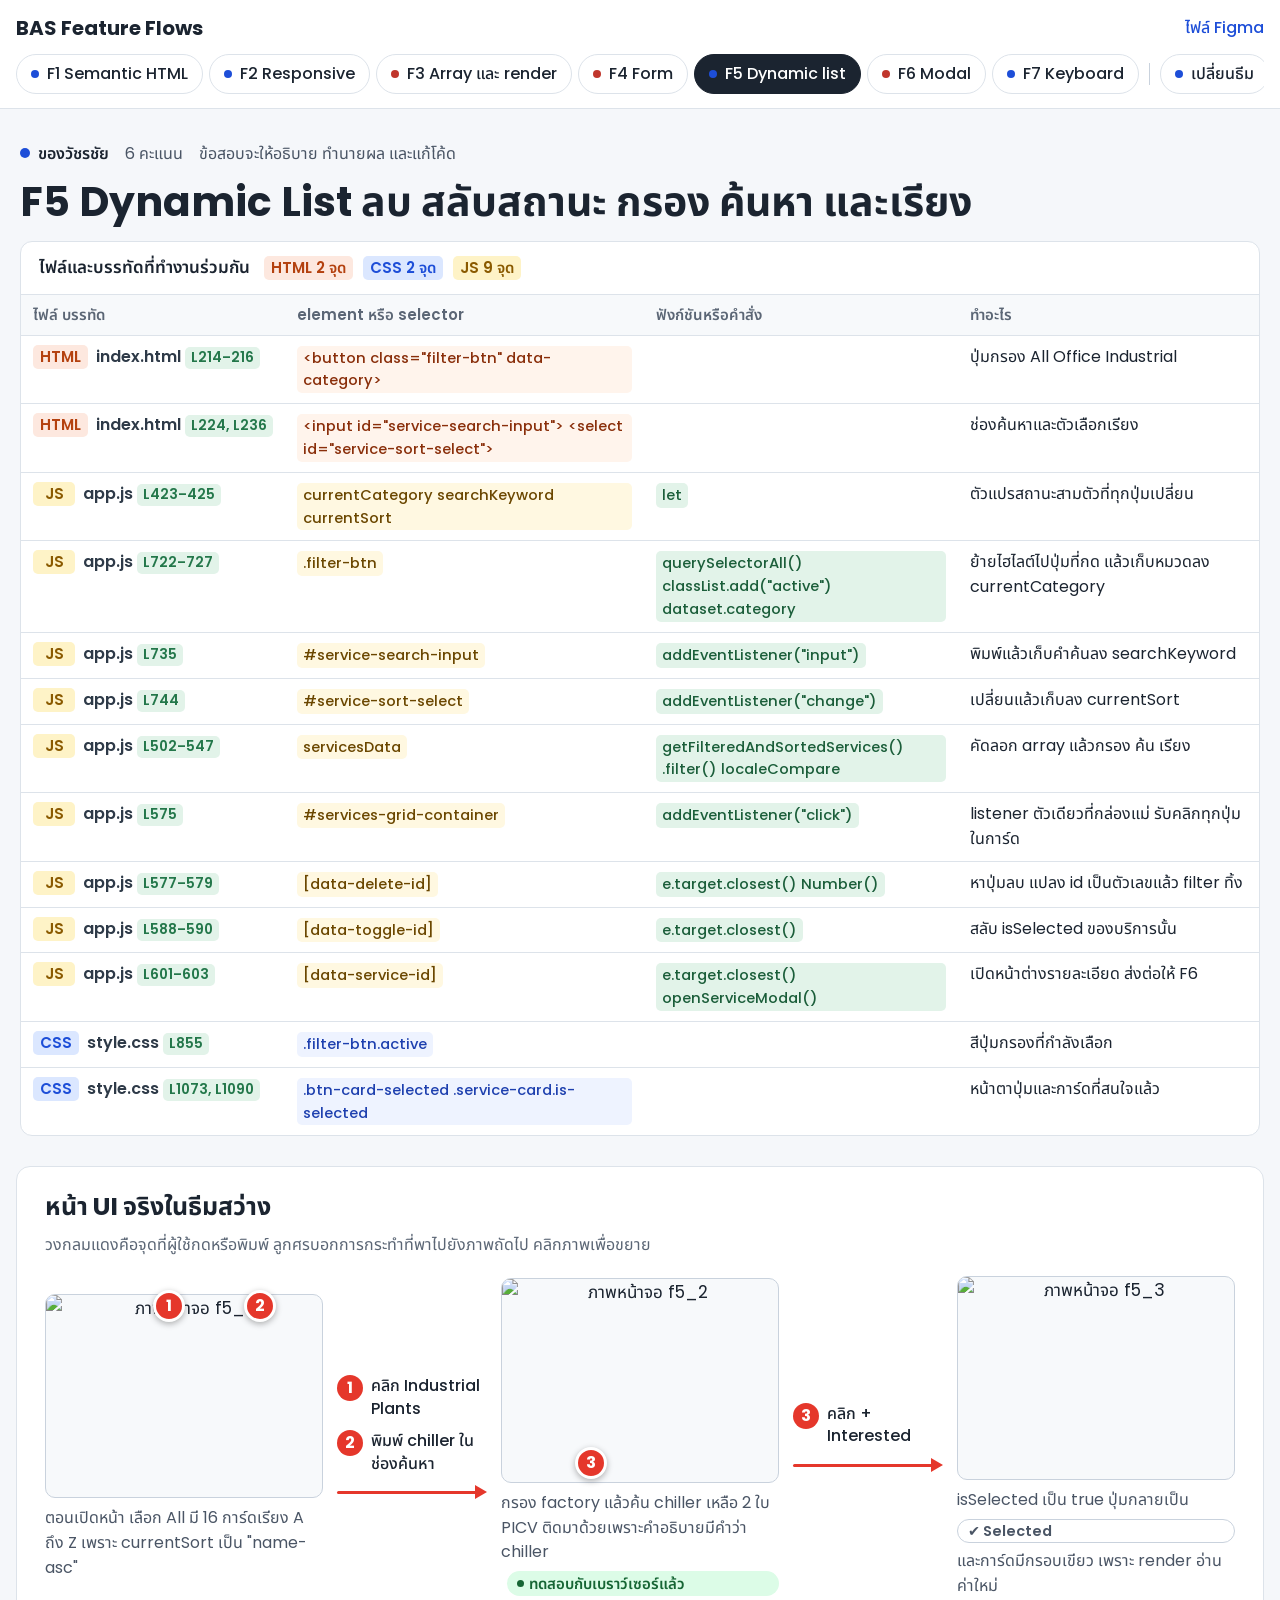
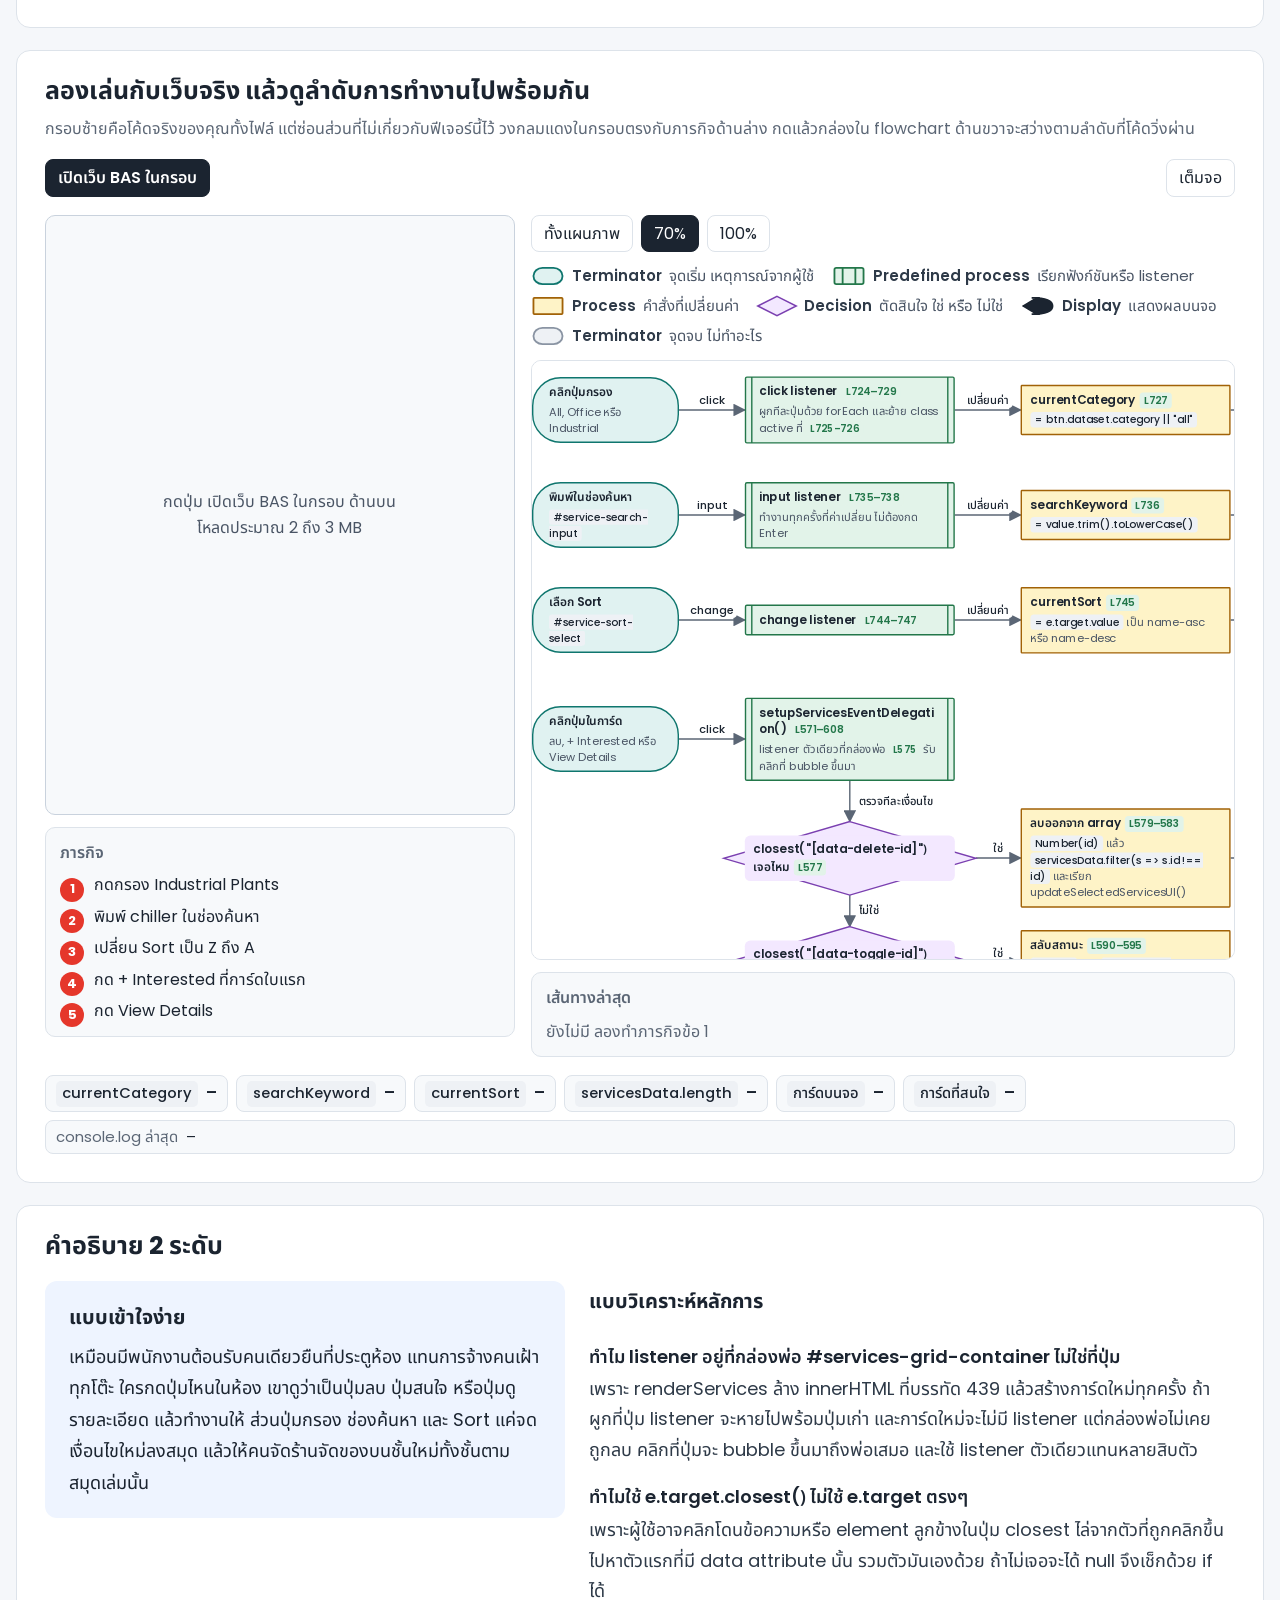
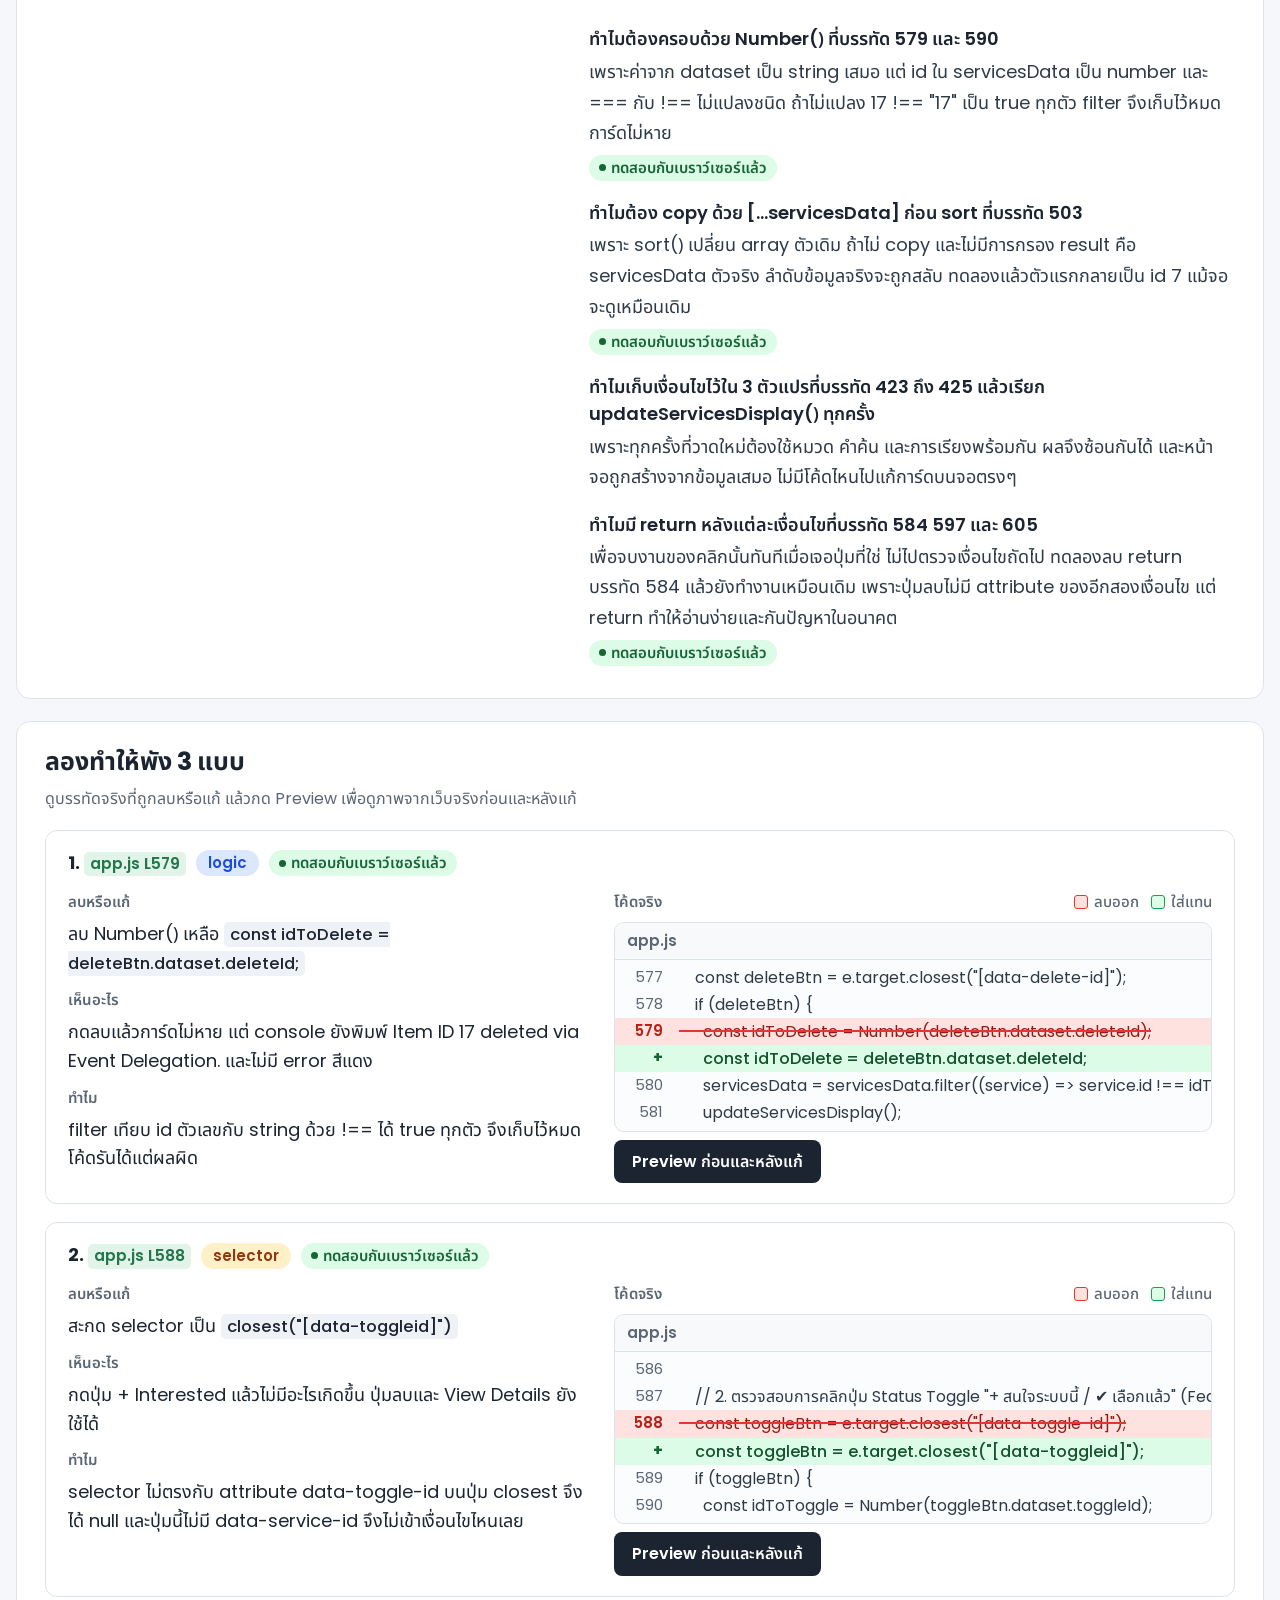
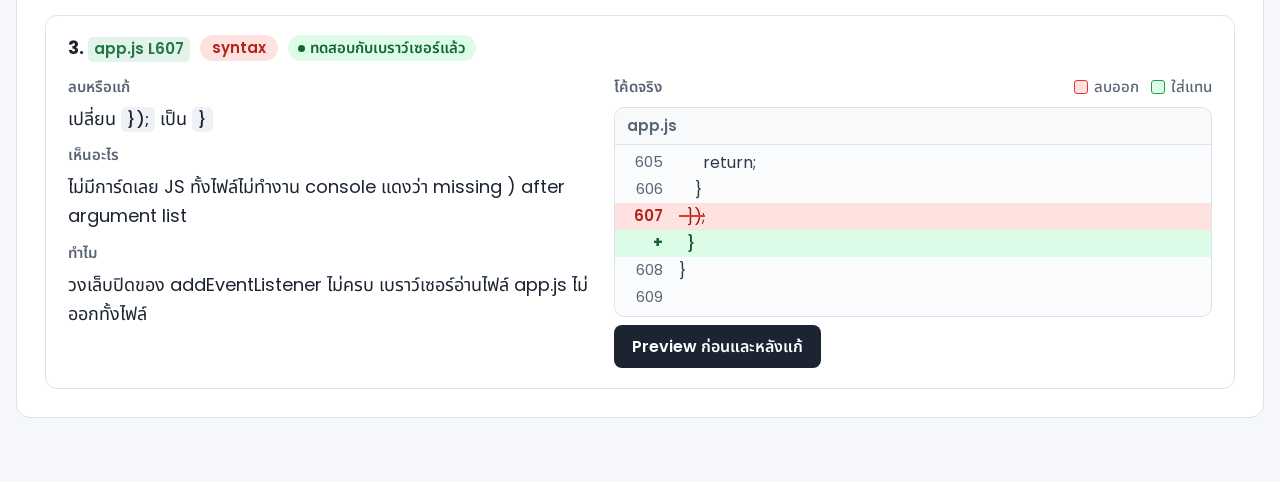
==== index.html @ 726fff76 "Add files via upload" ====
<!doctype html>
<html lang="th">
<head>
<meta charset="utf-8">
<meta name="viewport" content="width=device-width, initial-scale=1">
<title>BAS Feature Flows</title>
<link rel="preconnect" href="https://fonts.googleapis.com">
<link rel="preconnect" href="https://fonts.gstatic.com" crossorigin>
<link rel="stylesheet" href="https://fonts.googleapis.com/css2?family=Noto+Sans+Thai:wght@400;500;600;700&family=Poppins:wght@400;500;600;700&display=swap">
<style>
/* Layout concept: one feature per tab, read top to bottom.
   Real UI, then the live site wired to the flowchart, then the flowchart, explanation and breaks.
   Deliberately light-only, matching the Figma file the user specified. */
:root {
  color-scheme: light;
  --bg: #F5F7FA;
  --card: #FFFFFF;
  --ink: #1B2430;
  --ink-2: #2E3A48;
  --muted: #4A5565;
  --soft: #5B6675;
  --line: #DDE3EA;
  --line-2: #C9D2DD;
  --chip: #EEF1F5;
  --tint: #EEF4FF;
  --panel: #F7F9FB;
  --me: #1D4ED8;
  --beef: #C0362C;
  --mark: #E5372B;
  --ok: #166534; --ok-bg: #DCFCE7;
  --glow: #F59E0B; --glow-bg: #FFF7E0;
  --k-event-bg: #E0F2F1; --k-event: #0F766E;
  --k-fn-bg: #E2F3E9; --k-fn: #23774A;
  --k-dec-bg: #F3E8FF; --k-dec: #7A3FB0;
  --k-data-bg: #FEF3C7; --k-data: #A16207;
  --k-screen-bg: #1B2430; --k-screen: #1B2430;
  --k-end-bg: #EEF1F5; --k-end: #8A94A3;
  --t-syntax-bg: #FDE2E0; --t-syntax: #B42318;
  --t-selector-bg: #FEF0C7; --t-selector: #93370D;
  --t-logic-bg: #DBE7FF; --t-logic: #1D4ED8;
  --t-none-bg: #DCFCE7; --t-none: #166534;
  --font: "Poppins", "Noto Sans Thai", system-ui, sans-serif;
  --thai: "Noto Sans Thai", "Poppins", system-ui, sans-serif;
}
* { box-sizing: border-box; }
[hidden] { display: none !important; }
body { margin: 0; background: var(--bg); color: var(--ink); font-family: var(--font); font-size: 17px; line-height: 1.6; }
body::before { content: ""; position: fixed; inset: 0 0 auto; height: env(safe-area-inset-top, 0px); z-index: 10; background: var(--card); }
button { font: inherit; color: inherit; }
:focus-visible { outline: 3px solid var(--me); outline-offset: 2px; }
.p { font-family: var(--thai); }
code.cc { font-family: var(--font); font-size: 0.92em; font-weight: 500; background: var(--chip); color: var(--ink); border-radius: 5px; padding: 1px 6px; overflow-wrap: anywhere; }
.ln { display: inline-block; font-size: 0.86em; font-weight: 600; color: var(--k-fn); background: var(--k-fn-bg); border-radius: 5px; padding: 0 6px; white-space: nowrap; line-height: 1.6; }
.uic { display: inline-block; font-size: 0.9em; font-weight: 600; border: 1px solid var(--line-2); background: var(--card); border-radius: 999px; padding: 0 10px; white-space: nowrap; }
.tested { display: inline-flex; align-items: center; gap: 5px; font-size: 15px; font-weight: 600; color: var(--ok); background: var(--ok-bg); border-radius: 999px; padding: 1px 10px; white-space: nowrap; }
.tested::before { content: ""; width: 7px; height: 7px; border-radius: 50%; background: var(--ok); }

.top { position: sticky; top: env(safe-area-inset-top, 0px); z-index: 5; background: var(--card); border-bottom: 1px solid var(--line); }
.top-in { max-width: 1920px; margin: 0 auto; padding-block: 12px; padding-left: max(16px, env(safe-area-inset-left, 0px)); padding-right: max(16px, env(safe-area-inset-right, 0px)); display: flex; flex-wrap: wrap; align-items: center; gap: 10px 20px; }
.brand { font-weight: 700; font-size: 20px; white-space: nowrap; }
.tabs { display: flex; gap: 6px; overflow-x: auto; scrollbar-width: thin; flex: 1 1 auto; min-width: 0; padding-bottom: 2px; align-items: center; }
.tab { flex: 0 0 auto; display: inline-flex; align-items: center; gap: 8px; padding: 6px 14px; border-radius: 999px; border: 1px solid var(--line); background: var(--card); cursor: pointer; font-size: 16px; font-weight: 500; white-space: nowrap; }
.tab .dot { width: 8px; height: 8px; border-radius: 50%; }
.tab[aria-selected="true"] { background: var(--ink); color: #FFFFFF; border-color: var(--ink); }
.tab:hover:not([aria-selected="true"]) { border-color: var(--soft); }
.tabsep { flex: 0 0 1px; height: 22px; background: var(--line-2); margin: 0 4px; }
.top-links { display: flex; gap: 16px; font-size: 16px; white-space: nowrap; order: 2; margin-left: auto; }
.brand { order: 1; }
.tabs { order: 3; }
@media (max-width: 1280px) { .tabs { flex-basis: 100%; } }
.top-links a { color: var(--me); text-decoration: none; font-weight: 500; }
.top-links a:hover { text-decoration: underline; }

main { max-width: 1920px; margin: 0 auto; padding-block: 28px 64px; padding-left: max(16px, env(safe-area-inset-left, 0px)); padding-right: max(16px, env(safe-area-inset-right, 0px)); }
.feature { display: flex; flex-direction: column; gap: 22px; }

.head { padding: 4px 4px 8px; display: flex; flex-direction: column; gap: 10px; }
.eyebrow { display: flex; flex-wrap: wrap; align-items: center; gap: 8px 16px; font-size: 16px; color: var(--muted); }
.owner { display: inline-flex; align-items: center; gap: 8px; font-weight: 600; color: var(--ink); }
.owner i { width: 10px; height: 10px; border-radius: 50%; }
.head h1 { margin: 0; font-size: clamp(26px, 3.2vw, 42px); line-height: 1.25; text-wrap: balance; }
.files { display: flex; flex-wrap: wrap; gap: 6px 18px; font-size: 16px; color: var(--muted); }
.files span { display: inline-flex; gap: 6px; align-items: baseline; }
.files b { font-weight: 600; color: var(--ink-2); }

.sec { background: var(--card); border: 1px solid var(--line); border-radius: 14px; padding: 24px 28px 28px; display: flex; flex-direction: column; gap: 18px; min-width: 0; }
.sec > h2 { margin: 0; font-size: clamp(20px, 2vw, 25px); line-height: 1.3; text-wrap: balance; }
.hint { color: var(--soft); font-size: 16px; margin: -10px 0 0; }

/* Real UI */
.uirow { display: flex; align-items: center; gap: 14px; }
.shotcol { display: flex; flex-direction: column; gap: 8px; min-width: 0; }
.shot { position: relative; border-radius: 10px; border: 1px solid var(--line-2); background: var(--panel); cursor: zoom-in; padding: 0; display: block; width: 100%; }
.shot img { display: block; width: 100%; height: auto; border-radius: 9px; }
.mk { position: absolute; transform: translate(-50%, -50%); width: 32px; height: 32px; border-radius: 50%; background: var(--mark); color: #FFFFFF; border: 3px solid #FFFFFF; box-shadow: 0 2px 6px rgba(0,0,0,.3); display: grid; place-items: center; font-weight: 700; font-size: 16px; line-height: 1; pointer-events: none; }
.cap { font-size: 16px; color: var(--muted); margin: 0; line-height: 1.55; }
.cap .tested { margin-left: 6px; }
.inset-cap { font-size: 16px; font-weight: 500; color: var(--muted); margin: 0; }
.action { flex: 0 0 150px; display: flex; flex-direction: column; gap: 10px; }
.act { display: flex; gap: 8px; align-items: flex-start; font-size: 16px; font-weight: 500; line-height: 1.4; }
.act .b { flex: 0 0 26px; height: 26px; border-radius: 50%; background: var(--mark); color: #FFFFFF; display: grid; place-items: center; font-weight: 700; font-size: 16px; }
.arrow { height: 14px; position: relative; }
.arrow::before { content: ""; position: absolute; left: 0; right: 10px; top: 6px; height: 3px; background: var(--mark); border-radius: 2px; }
.arrow::after { content: ""; position: absolute; right: 0; top: 0; border: 7px solid transparent; border-left: 12px solid var(--mark); border-right: 0; }

/* Live site + flowchart */
.pbar { display: flex; flex-wrap: wrap; gap: 8px 10px; align-items: center; }
.pbar .push { margin-left: auto; }
.tbtn { padding: 5px 12px; border-radius: 8px; border: 1px solid var(--line); background: var(--card); cursor: pointer; font-size: 16px; }
.tbtn:hover { border-color: var(--soft); }
.tbtn[aria-pressed="true"] { background: var(--ink); color: #FFFFFF; border-color: var(--ink); }
.tbtn.primary { background: var(--ink); color: #FFFFFF; border-color: var(--ink); font-weight: 600; }
.combo { display: grid; grid-template-columns: minmax(0, 1fr); gap: 16px; }
@media (min-width: 1100px) { .combo { grid-template-columns: minmax(0, 2fr) minmax(0, 3fr); } }
.pane { display: flex; flex-direction: column; gap: 12px; min-width: 0; }
.stage { position: relative; height: 600px; border: 1px solid var(--line-2); border-radius: 10px; background: var(--panel); overflow: hidden; }
.stage-sizer { position: relative; height: 100%; margin: 0 auto; }
.stage iframe { position: absolute; left: 0; top: 0; border: 0; transform-origin: 0 0; background: #FFFFFF; }
.stage-empty { position: absolute; inset: 0; display: grid; place-items: center; text-align: center; color: var(--muted); font-size: 16px; padding: 20px; }
.stage-empty p { margin: 0; }
.flowtools { display: flex; gap: 8px; align-items: center; flex-wrap: wrap; }
.legend { display: flex; flex-wrap: wrap; gap: 6px 18px; font-size: 15px; color: var(--muted); }
.legend span { display: inline-flex; align-items: center; gap: 7px; }
.sw { width: 24px; height: 16px; border-radius: 5px; border: 2px solid; }
.sw.dec { border-style: dashed; border-radius: 9px; }
.flowview { position: relative; height: 600px; overflow: auto; border: 1px solid var(--line); border-radius: 10px; background: var(--card); overscroll-behavior: contain; }
.flowsizer { position: relative; }
.canvas { position: absolute; left: 0; top: 0; width: 1728px; transform-origin: 0 0; padding: 0; }
.canvas svg { position: absolute; left: 0; top: 0; overflow: visible; }
.canvas path.e { transition: stroke .25s, stroke-width .25s; }
.canvas path.e.on { stroke: var(--glow); stroke-width: 4; }
.node { position: absolute; border: 2px solid; border-radius: 10px; padding: 10px 13px; display: flex; flex-direction: column; gap: 4px; transition: box-shadow .25s, transform .25s; }
.node .t { font-weight: 600; font-size: 17px; line-height: 1.4; overflow-wrap: anywhere; }
.node .t .ln { margin-left: 6px; }
.node .s { font-size: 16px; line-height: 1.45; color: var(--muted); overflow-wrap: anywhere; }
.node.dec { border-style: dashed; border-radius: 22px; }
.node.screen .t { color: #FFFFFF; }
.node.screen .s { color: #D5DCE6; }
.node.screen code.cc { background: #2E3A48; color: #FFFFFF; }
.node.screen .ln { background: #2E3A48; color: #BFE8CC; }
.node.lit { box-shadow: 0 0 0 4px var(--glow), 0 6px 18px rgba(245,158,11,.35); }
.node.now { transform: scale(1.04); }
.lbl { position: absolute; background: var(--card); font-size: 16px; font-weight: 500; line-height: 1.3; padding: 0 5px; border-radius: 6px; white-space: nowrap; }
.box { border: 1px solid var(--line); border-radius: 10px; padding: 12px 14px; background: var(--panel); }
.box h3 { margin: 0 0 8px; font-size: 16px; font-weight: 600; color: var(--soft); }
.tasks { margin: 0; padding: 0; list-style: none; display: flex; flex-direction: column; gap: 6px; font-size: 16px; }
.tasks li { display: flex; gap: 10px; align-items: baseline; line-height: 1.45; }
.tasks .tb { flex: 0 0 24px; height: 24px; border-radius: 50%; background: var(--mark); color: #FFFFFF; display: grid; place-items: center; font-weight: 700; font-size: 13px; position: relative; top: 3px; }
.tasks li.done { color: var(--soft); }
.tasks li.done span:last-child { text-decoration: line-through; text-decoration-color: var(--line-2); }
.tasks li.done .tb { background: var(--ok); }
.steps { margin: 0; padding: 0; list-style: none; display: flex; flex-wrap: wrap; gap: 6px 8px; font-size: 15px; counter-reset: s; }
.steps li { display: inline-flex; gap: 6px; align-items: baseline; opacity: .4; transition: opacity .2s; line-height: 1.4; background: var(--card); border: 1px solid var(--line); border-radius: 8px; padding: 2px 8px 2px 4px; }
.steps li::before { counter-increment: s; content: counter(s); flex: 0 0 20px; height: 20px; border-radius: 50%; background: var(--chip); display: grid; place-items: center; font-size: 12px; font-weight: 700; position: relative; top: 4px; }
.steps li.on { opacity: 1; border-color: var(--glow); }
.steps li.on::before { background: var(--glow); color: #FFFFFF; }
.empty-note { font-size: 16px; color: var(--soft); margin: 0; }
.varstrip { display: flex; flex-wrap: wrap; gap: 8px; }
.vi { display: inline-flex; align-items: baseline; gap: 8px; border: 1px solid var(--line); border-radius: 8px; padding: 4px 10px; background: var(--panel); font-size: 16px; transition: background-color .4s; max-width: 100%; }
.vi b { font-weight: 600; overflow-wrap: anywhere; }
.vi.changed { background: var(--glow-bg); border-color: var(--glow); }
.cons-vi { flex: 1 1 280px; }
.lab2 { font-size: 15px; color: var(--soft); white-space: nowrap; }
.cons1 { font-size: 15px; overflow-wrap: anywhere; }
.combo-sec.full { position: fixed; inset: 0; z-index: 40; border-radius: 0; overflow: auto; padding-block: 16px; padding-left: max(16px, env(safe-area-inset-left, 0px)); padding-right: max(16px, env(safe-area-inset-right, 0px)); padding-top: calc(16px + env(safe-area-inset-top, 0px)); }
.combo-sec.full .stage, .combo-sec.full .flowview { height: calc(100vh - 380px); min-height: 340px; }
.combo-sec.full > h2, .combo-sec.full > .hint { display: none; }
body.noscroll { overflow: hidden; }
@media (max-width: 1099px) { .stage { height: 520px; } .flowview { height: 460px; } }


.node { border: 0 !important; padding: 0 !important; background: none !important; }
.node .sym { position: absolute; overflow: visible; pointer-events: none; }
.node .sym > * { fill: var(--f); stroke: var(--s); stroke-width: 2; transition: stroke .25s, stroke-width .25s; }
.node .sym line { fill: none; }
.node .nc { position: relative; display: flex; flex-direction: column; gap: 4px; padding: 10px 14px; }
.node.event .nc, .node.end .nc { padding: 10px 24px; }
.node.fn .nc { padding: 10px 20px; }
.node.screen .nc { padding: 10px 26px 10px 24px; }
.node.dec .nc { padding: 8px 12px; background: var(--f); border-radius: 8px; }
.node.lit { box-shadow: none !important; }
.node.lit .sym > * { stroke: var(--glow); stroke-width: 4; }
.node.lit .sym { filter: drop-shadow(0 4px 10px rgba(245,158,11,.45)); }
.lgi { flex: 0 0 auto; overflow: visible; }
.lgi > * { fill: var(--f); stroke: var(--s); stroke-width: 2; }
.lgi line { fill: none; }
.legend b { font-weight: 600; color: var(--ink-2); }


/* wiring */
.wiring { border: 1px solid var(--line); border-radius: 12px; background: var(--card); margin-top: 4px; }
.wiring summary { cursor: pointer; display: flex; flex-wrap: wrap; gap: 8px 10px; align-items: center; padding: 12px 18px; font-size: 17px; }
.wiring summary .wt { font-weight: 600; color: var(--ink); margin-right: 4px; }
.lang { display: inline-block; font-size: 15px; font-weight: 600; border-radius: 5px; padding: 0 7px; line-height: 1.6; }
.lang.HTML { background: #FDE8DF; color: #B4410F; }
.lang.CSS { background: #DBE7FF; color: #1D4ED8; }
.lang.JS { background: #FEF3C7; color: #8A5A00; }
.wtab { width: 100%; border-collapse: collapse; font-size: 16px; }
.wtab th { text-align: left; font-weight: 600; color: var(--soft); font-size: 15px; padding: 8px 12px; border-top: 1px solid var(--line); background: var(--panel); }
.wtab td { padding: 9px 12px; border-top: 1px solid var(--line); vertical-align: top; line-height: 1.55; }
.wtab .c-f { white-space: nowrap; }
.wtab .c-f .lang { margin-right: 8px; min-width: 42px; text-align: center; }
.wtab .c-f b { font-weight: 600; color: var(--ink-2); }
.wtab code.cc { display: inline-block; margin: 1px 0; }
.wtab code.sel { background: #FFF4EC; color: #8A2F0B; }
.wtab tr.r-CSS code.sel { background: #EEF3FF; color: #1E40AF; }
.wtab tr.r-JS code.sel { background: #FFF8E1; color: #6B4700; }
.wtab .c-x code.cc { background: var(--k-fn-bg); color: #1B5E3A; }
@media (max-width: 860px) {
  .wtab thead { display: none; }
  .wtab, .wtab tbody, .wtab tr, .wtab td { display: block; width: 100%; }
  .wtab tr { border-top: 1px solid var(--line); padding: 10px 14px; }
  .wtab td { border: 0; padding: 3px 0; }
  .wtab .c-f { white-space: normal; }
  .wtab td:empty { display: none; }
}
/* breaks v2 */
.breaks { grid-template-columns: 1fr !important; }
.bk-cols { display: grid; grid-template-columns: minmax(0, 1fr) minmax(0, 1.15fr); gap: 18px 26px; }
@media (max-width: 900px) { .bk-cols { grid-template-columns: 1fr; } }
.bk-txt { display: flex; flex-direction: column; gap: 6px; }
.bk-code { display: flex; flex-direction: column; gap: 8px; min-width: 0; }
.bk-code .lab { display: flex; justify-content: space-between; flex-wrap: wrap; gap: 6px; }
.key { display: inline-flex; gap: 6px; align-items: center; font-weight: 500; }
.key i { width: 14px; height: 14px; border-radius: 3px; display: inline-block; margin-left: 6px; }
.key .kd { background: #FDE2E0; border: 1px solid #E5372B; }
.key .ka { background: #DCFCE7; border: 1px solid #16A34A; }
.codev { border: 1px solid var(--line); border-radius: 10px; overflow: hidden; background: #FBFCFD; }
.codev .cf { font-size: 15px; font-weight: 600; color: var(--soft); padding: 6px 12px; background: var(--panel); border-bottom: 1px solid var(--line); }
.codev .cf:not(:first-child) { border-top: 1px solid var(--line); }
.codev .cl { overflow-x: auto; padding: 4px 0; }
.codev .row { display: flex; gap: 12px; font-size: 16px; line-height: 1.7; min-width: max-content; padding-right: 12px; }
.codev .n { flex: 0 0 52px; text-align: right; color: var(--soft); font-size: 15px; padding-right: 4px; }
.codev .t { white-space: pre; color: var(--ink-2); }
.codev .row.del { background: #FDE2E0; }
.codev .row.del .t { text-decoration: line-through; text-decoration-color: #E5372B; text-decoration-thickness: 2px; color: #8F1D14; }
.codev .row.del .n { color: #B42318; font-weight: 600; }
.codev .row.add { background: #DCFCE7; }
.codev .row.add .t { color: #14532D; font-weight: 500; }
.codev .row.add .n { color: #166534; font-weight: 700; }
.pv-btn { align-self: flex-start; font: inherit; font-size: 16px; font-weight: 600; color: #fff; background: var(--ink); border: 0; border-radius: 8px; padding: 9px 18px; cursor: pointer; }
.pv-btn[aria-expanded="true"] { background: var(--card); color: var(--ink); box-shadow: inset 0 0 0 1px var(--line-2); }
.pv-btn:focus-visible { outline: 3px solid var(--glow); outline-offset: 2px; }
.pv { border-top: 1px dashed var(--line-2); margin-top: 6px; padding-top: 14px; display: flex; flex-direction: column; gap: 12px; }
.pv-act { margin: 0; font-size: 17px; }
.pv-act b { font-weight: 600; margin-right: 6px; }
.pv-pair { display: grid; grid-template-columns: 1fr 1fr; gap: 16px; align-items: start; }
@media (max-width: 760px) { .pv-pair { grid-template-columns: 1fr; } }
.cap { margin: 0; display: flex; flex-direction: column; gap: 6px; min-width: 0; }
.cap figcaption { font-size: 16px; font-weight: 600; }
.cap.ok figcaption { color: var(--ok); }
.cap.bad figcaption { color: #B42318; }
.cap img { display: block; width: 100%; height: auto; max-height: 560px; object-fit: contain; object-position: top left; border-radius: 8px; border: 2px solid var(--line); background: #fff; }
.cap.ok img { border-color: #86EFAC; }
.cap.bad img { border-color: #FCA5A5; }
.pv-meta { display: flex; flex-wrap: wrap; gap: 12px 24px; align-items: flex-start; }
.pv-same { margin: 0; width: 100%; font-size: 17px; font-weight: 600; color: #93370D; background: #FEF0C7; border-radius: 8px; padding: 8px 12px; }
.facts { border-collapse: collapse; font-size: 16px; }
.facts th { text-align: left; font-weight: 600; color: var(--soft); font-size: 15px; padding: 4px 14px 4px 0; }
.facts td { padding: 4px 14px 4px 0; border-top: 1px solid var(--line); }
.facts td.bad { color: #B42318; font-weight: 600; }
.pv-cons { min-width: 240px; }
.cline { font-size: 16px; padding: 4px 10px; border-left: 3px solid var(--line-2); background: var(--panel); margin-top: 4px; }
.cline.err { border-color: #E5372B; background: #FDE2E0; color: #8F1D14; }
.pv-quiet { margin: 0; font-size: 16px; color: var(--soft); }

/* Explanations */
.two { display: grid; grid-template-columns: minmax(0, 1fr); gap: 20px; align-items: start; }
@media (min-width: 1000px) { .two { grid-template-columns: minmax(0, 520px) minmax(0, 1fr); } }
.easy { background: var(--tint); border-radius: 12px; padding: 20px 24px; }
.easy h3, .deep h3 { margin: 0 0 8px; font-size: 20px; }
.easy p { margin: 0; font-size: 18px; line-height: 1.75; max-width: 62ch; }
.deep { display: flex; flex-direction: column; gap: 18px; padding: 4px 4px; }
.qa h4 { margin: 0 0 4px; font-size: 18px; font-weight: 600; line-height: 1.5; }
.qa p { margin: 0; font-size: 18px; color: var(--ink-2); line-height: 1.7; max-width: 92ch; }
.qa .tested { margin-top: 6px; }

/* Breaks */
.breaks { display: grid; grid-template-columns: repeat(auto-fit, minmax(min(100%, 340px), 1fr)); gap: 18px; }
.bk { border: 1px solid var(--line); border-radius: 12px; padding: 18px 22px 20px; display: flex; flex-direction: column; gap: 8px; min-width: 0; }
.bk-h { display: flex; flex-wrap: wrap; gap: 8px 10px; align-items: center; }
.bk-h strong { font-size: 18px; }
.bk .lab { font-size: 15px; font-weight: 600; color: var(--soft); margin-top: 4px; }
.bk p { margin: 0; font-size: 18px; line-height: 1.6; overflow-wrap: anywhere; }
.tpill { display: inline-block; padding: 1px 12px; border-radius: 999px; font-size: 15px; font-weight: 600; }

dialog.lb { border: 0; padding: 0; background: transparent; max-width: min(96vw, 1400px); max-height: 94vh; }
dialog.lb::backdrop { background: rgba(15, 20, 28, .82); }
.lb-in { position: relative; background: var(--card); border-radius: 12px; padding: 12px; }
.lb-in .shot { cursor: default; }
.lb-close { position: absolute; right: 12px; top: -46px; padding: 6px 14px; border-radius: 8px; border: 0; background: var(--card); cursor: pointer; font-weight: 600; }
.lb-scroll { max-height: calc(94vh - 24px); overflow: auto; }

@media (max-width: 860px) {
  .uirow { flex-direction: column; align-items: stretch; }
  .shotcol { flex: none !important; width: 100%; max-width: 560px; align-self: center; }
  .shotcol.narrow { max-width: 300px; }
  .action { flex: none; flex-direction: row; flex-wrap: wrap; justify-content: center; align-items: center; gap: 8px 16px; }
  .arrow { width: 14px; height: 36px; flex: 0 0 auto; }
  .arrow::before { left: 5px; right: auto; top: 0; bottom: 10px; width: 3px; height: auto; }
  .arrow::after { left: 0; right: auto; top: auto; bottom: 0; border: 7px solid transparent; border-top: 12px solid var(--mark); border-bottom: 0; }
  .sec { padding: 20px 16px 22px; }
}
@media (prefers-reduced-motion: reduce) { * { transition: none !important; } }
</style>

<header class="top">
  <div class="top-in">
    <div class="brand">BAS Feature Flows</div>
    <nav class="tabs" role="tablist" aria-label="ฟีเจอร์" id="tabs"></nav>
    <div class="top-links"><a href="https://www.figma.com/design/FOsB5d9eMExm7ckBXYxYwv" target="_blank" rel="noopener">ไฟล์ Figma</a></div>
  </div>
</header>
<main id="main"></main>

<dialog class="lb" id="lb" aria-label="ภาพหน้าจอขนาดใหญ่">
  <div class="lb-in">
    <button type="button" class="lb-close" id="lb-close">ปิด</button>
    <div class="lb-scroll" id="lb-body"></div>
  </div>
</dialog>

<script>
// Content for the study page. Conventions inside strings:
//   `code`  → code chip        [[Label]] → UI button chip        L123–456 → line chip (auto)
// Node: [id, column, y, kind, title, lineChip, sub]   Edge: "A>B:label" (horizontal), "A|B:label" (vertical), optional "@bend"
const DATA = {
F1: {
  num: 1, short: 'Semantic HTML', owner: 'me', score: 4,
  title: 'Semantic HTML และ Accessibility',
  exam: 'ข้อสอบจะให้อธิบาย ทำนายผล และแก้โค้ด',
  files: [['index.html', 'L13–71', 'header และ nav'], ['index.html', 'L74–492', 'main และ section'], ['index.html', 'L408–485', 'ฟอร์มกับ label'], ['index.html', 'L495–532', 'footer'], ['index.html', 'L535–551', 'dialog']],
  ui: {
    items: [
      { key: 'f1_1', w: 573, h: 272, marks: [{ n: 1, x: 115, y: 26 }], cap: 'ก่อนคลิก ยังไม่มีช่องไหนได้โฟกัส label ของช่องนี้ผูกกับช่องด้วย `for="contact-name"`' },
      { key: 'f1_2', w: 573, h: 272, marks: [], cap: 'คลิกที่ข้อความ label แล้วเคอร์เซอร์เข้าไปอยู่ในช่องชื่อเอง มีกรอบโฟกัสสีเขียว โดยไม่ต้องเขียน JS', tested: true }
    ],
    arrows: [[[1, 'คลิกที่ข้อความ label ไม่ได้คลิกที่ช่อง']]]
  },
  flow: {
    h: 1030, cols: [[0, 230], [380, 420], [950, 320], [1420, 308]],
    nodes: [
      ['E0', 0, 70, 'event', 'คลิกข้อความ label', '', '[[Contact Name / Company]]'],
      ['H0', 1, 70, 'fn', 'เบราว์เซอร์หาช่องตาม for', 'L411', '`<label for="contact-name">` คู่กับ `<input id="contact-name">` ที่ L416'],
      ['Q0', 2, 70, 'dec', 'for ตรงกับ id ทุกตัวอักษรไหม', '', ''],
      ['S0', 3, 70, 'screen', 'เคอร์เซอร์เข้าช่องชื่อ', '', 'โปรแกรมอ่านหน้าจออ่านชื่อช่องได้'],
      ['N0', 2, 215, 'end', 'ไม่เกิดอะไร', '', 'หน้าตาเหมือนเดิม แต่ช่องไม่มีชื่อ'],
      ['E1', 0, 360, 'event', 'ผู้ใช้โปรแกรมอ่านหน้าจอกดข้ามส่วน', '', ''],
      ['H1', 1, 360, 'fn', 'landmark ในหน้า', '', '`<header>` L13, `<nav aria-label>` L20, `<main>` L74, `<section aria-labelledby>` L77, `<footer>` L495'],
      ['S1', 3, 360, 'screen', 'กระโดดไปส่วนที่ต้องการ', '', 'ได้ยินชื่อส่วนจาก aria-label หรือหัวข้อ'],
      ['E2', 0, 510, 'event', 'ส่งฟอร์มที่กรอกผิด', '', 'ต่อจาก F4'],
      ['H2', 1, 510, 'fn', 'showError() ใส่ข้อความ', 'L769', 'ลงใน `<span aria-live="polite">` ของ index.html L423'],
      ['S2', 3, 510, 'screen', 'ข้อความแดงใต้ช่อง', '', 'โปรแกรมอ่านหน้าจออ่านให้ฟังเองเมื่อว่าง'],
      ['E3', 0, 660, 'event', 'คลิกปุ่มแฮมเบอร์เกอร์', '', 'จอกว้างไม่เกิน 1023px'],
      ['H3', 1, 660, 'fn', 'setupMobileNav()', 'L883–887', 'อ่าน aria-expanded แล้วกลับค่า'],
      ['D3', 2, 660, 'data', 'aria-expanded เป็น "true"', 'L885', 'และใส่ class `is-open` ที่ L886'],
      ['S3', 3, 660, 'screen', 'เมนูเปิด', '', 'โปรแกรมอ่านหน้าจอรู้ว่าเปิดอยู่'],
      ['E4', 0, 810, 'event', 'คลิกปุ่มสลับภาษา', '', '`#lang-toggle-btn`'],
      ['H4', 1, 810, 'fn', 'applyLanguage(lang)', 'L1025', 'เปลี่ยนข้อความทุกตัวที่มี data-i18n'],
      ['D4', 2, 810, 'data', '`<html lang>` เปลี่ยนตาม', 'L1027', 'ค่าเริ่มต้น `lang="en"` อยู่ที่ index.html L2'],
      ['S4', 3, 810, 'screen', 'ออกเสียงถูกภาษา', '', 'ข้อความทั้งหน้าเปลี่ยน'],
      ['E5', 0, 960, 'event', 'รูปโหลดไม่ขึ้น หรือผู้ใช้มองไม่เห็น', '', ''],
      ['H5', 1, 960, 'fn', '`<img alt="…">`', 'L16, L131', 'การ์ดที่ JS สร้างใช้ `alt="${displayTitle}"` ที่ app.js L482'],
      ['S5', 3, 960, 'screen', 'แสดงหรืออ่านคำบรรยายรูปแทน', '', '']
    ],
    edges: ['E0>H0:click', 'H0>Q0:จับคู่', 'Q0>S0:ใช่', 'Q0|N0:ไม่ใช่', 'E1>H1:กดปุ่มนำทาง', 'H1>S1:อ่านโครงหน้า', 'E2>H2:submit', 'H2>S2:textContent', 'E3>H3:click', 'H3>D3:setAttribute', 'D3>S3:CSS แสดง', 'E4>H4:click', 'H4>D4:เปลี่ยนค่า', 'D4>S4:อ่านค่าใหม่', 'E5>H5:เบราว์เซอร์ใช้', 'H5>S5:alt']
  },
  easy: 'HTML ที่มีความหมายเหมือนป้ายบอกทางในอาคาร มีป้ายทางเข้า เมนู ห้องหลัก และทางออก คนที่มองไม่เห็นใช้โปรแกรมอ่านหน้าจอกระโดดไปตามป้ายได้ทันที label เหมือนป้ายชื่อที่ผูกกับช่องกรอก คลิกป้ายแล้วไปที่ช่องนั้นเลย ส่วน alt คือคำบรรยายรูปสำหรับคนที่มองไม่เห็นรูป',
  points: [
    { q: 'ทำไมใช้ `<header>` `<nav>` `<main>` `<section>` `<footer>` แทน `<div>`', a: 'เพราะ landmark บอกหน้าที่ของแต่ละส่วน โปรแกรมอ่านหน้าจอกระโดดไปได้ทันที เครื่องมือค้นหาเข้าใจโครงหน้า และ JS ของเราก็ใช้มันด้วย scrollspy ที่ app.js บรรทัด 987 เลือก `main section[id]`' },
    { q: 'ทำไม for ของ label ต้องตรงกับ id ของช่อง', a: 'เพราะการผูกนี้ทำให้คลิกข้อความแล้วเคอร์เซอร์เข้าช่อง และโปรแกรมอ่านหน้าจออ่านชื่อช่องให้ฟัง บรรทัด 411 ต้องตรงกับบรรทัด 416 ถ้าสะกดไม่ตรง หน้าตาเหมือนเดิมทุกอย่าง แต่สองอย่างนี้หายไป' },
    { q: 'ทำไม label ของช่องค้นหาใช้ class visually-hidden ไม่ใช้ display: none', a: 'ดีไซน์ไม่อยากเห็นข้อความเหนือช่อง แต่กฎต้องมี label class นี้ใน style.css บรรทัด 169 ถึง 179 ย่อกล่องเหลือ 1px แล้วตัดทิ้ง จอไม่เห็นแต่โปรแกรมอ่านหน้าจอยังอ่านได้ ส่วน display: none ทำให้อ่านไม่ได้ด้วย' },
    { q: 'ทำไมใส่ aria-live="polite" ที่ span ของข้อความผิดพลาดและที่กล่องการ์ด', a: 'เพราะข้อความที่ JS ใส่ทีหลังไม่มีใครรู้ว่าเปลี่ยน aria-live ทำให้โปรแกรมอ่านหน้าจออ่านให้ฟังเองเมื่อว่าง ใช้ที่ index.html บรรทัด 423 และ 244' },
    { q: 'ทำไมปุ่มแฮมเบอร์เกอร์ต้องมี aria-label aria-controls และ aria-expanded', a: 'เพราะปุ่มไม่มีข้อความ ต้องบอกว่าปุ่มทำอะไร คุมเมนูไหน และตอนนี้เปิดหรือปิดอยู่ JS เปลี่ยนค่า aria-expanded ให้ที่ app.js บรรทัด 885 ส่วนดอกจันในฟอร์มใช้ aria-hidden="true" เพื่อไม่ให้อ่านคำว่า star' },
    { q: 'ทำไม alt ต้องบรรยายรูป ไม่ใช่ชื่อไฟล์', a: 'เพราะใช้แทนรูปตอนโหลดไม่ขึ้นและอ่านให้คนที่มองไม่เห็นฟัง ไอคอนตกแต่งจึงใส่ aria-hidden แทน และ `<html lang>` ที่ JS เปลี่ยนตอนสลับภาษา ทำให้โปรแกรมอ่านหน้าจอออกเสียงถูกภาษา' }
  ],
  breaks: [
    { at: 'index.html L411', change: 'เปลี่ยน `for="contact-name"` เป็น `for="name"`', type: 'selector', see: 'หน้าตาเหมือนเดิม แต่คลิกข้อความ label แล้วเคอร์เซอร์ไม่เข้าช่อง โฟกัสยังอยู่ที่ body และโปรแกรมอ่านหน้าจอไม่รู้ชื่อช่อง', why: 'for ต้องตรงกับ id ของ input ถ้าไม่ตรงก็ไม่ผูกกัน และไม่มี error เพราะ HTML ไม่บังคับ', tested: true },
    { at: 'index.html L74 และ L492', change: 'เปลี่ยน `<main>` กับ `</main>` เป็น `<div>` กับ `</div>`', type: 'selector', see: 'หน้าตาเหมือนเดิม การ์ดยังครบ 16 ใบ แต่เลื่อนจอแล้วเมนูยังไฮไลต์ Home ค้างตลอด', why: 'scrollspy ใช้ `querySelectorAll("main section[id]")` ที่ app.js บรรทัด 987 ได้ 0 ตัว แล้วบรรทัด 989 return เงียบๆ และหน้าก็เสีย landmark หลักไปด้วย', tested: true },
    { at: 'style.css L169–179', change: 'ลบกฎ `.visually-hidden` ทิ้ง', type: 'logic', see: 'คำว่า Search Services โผล่ขึ้นมาข้างช่องค้นหา ไม่มี error', why: 'label ยังอยู่ใน HTML เหมือนเดิม แค่ไม่มี CSS ที่ซ่อนมันจากสายตาแล้ว', tested: true }
  ]
},
F2: {
  num: 2, short: 'Responsive', owner: 'me', score: 7,
  title: 'Responsive Layout ด้วย Flexbox Grid และ Media Query',
  exam: 'ข้อสอบจะให้อธิบาย ทำนายผล และแก้โค้ด',
  files: [['style.css', 'L121–126', 'box-sizing'], ['style.css', 'L928–932', 'grid ของการ์ด'], ['style.css', 'L1738–1829', 'จอไม่เกิน 1023px'], ['style.css', 'L1831–1905', 'จอไม่เกิน 480px'], ['style.css', 'L1907–1935', 'จอ 1024px ขึ้นไป'], ['app.js', 'L552–565', 'ตัดเหลือ 4 การ์ด']],
  ui: {
    items: [
      { key: 'f2_1', w: 1208, h: 668, marks: [], cap: 'จอ 1280px การ์ด 3 คอลัมน์ เมนูเรียงแนวนอน' },
      { key: 'f2_2', w: 992, h: 688, marks: [], cap: 'จอ 1024px เหลือ 2 คอลัมน์ เพราะ 3 คอลัมน์ต้องใช้ 1016px แต่มีที่แค่ 968px' },
      { key: 'f2_3', w: 400, h: 820, hh: 470, marks: [{ n: 4, x: 364, y: 31.5 }], cap: 'จอ 400px การ์ด 1 คอลัมน์ วงกลม 4 คือปุ่มแฮมเบอร์เกอร์ที่โผล่ขึ้นมา' },
      { key: 'f2_4', w: 400, h: 820, hh: 470, marks: [{ n: 5, x: 200, y: 755 }], cap: 'แสดงแค่ 4 การ์ด วงกลม 5 คือปุ่ม [[Show All Services (16 items)]]' }
    ],
    arrows: [[[1, 'ย่อหน้าต่างเหลือ 1024px']], [[2, 'ย่อเหลือ 400px แบบมือถือ']], [[3, 'เลื่อนลงไปท้ายรายการ']]]
  },
  flow: {
    h: 1090, cols: [[0, 200], [282, 300], [664, 320], [1082, 330], [1494, 250]],
    nodes: [
      ['E0', 0, 70, 'event', 'เปลี่ยนความกว้างจอ', '', 'หมุนจอหรือย่อหน้าต่าง'],
      ['H0', 1, 70, 'fn', 'เบราว์เซอร์ตรวจ media query ใหม่', '', 'ส่วนนี้ไม่ต้องใช้ JS'],
      ['QA', 2, 70, 'dec', 'กว้าง 1024px ขึ้นไปไหม', 'L1908', ''],
      ['DA', 3, 70, 'data', 'ใช้กฎเดสก์ท็อป', 'L1908–1935', 'เมนูแนวนอน ซ่อนปุ่มแฮมเบอร์เกอร์'],
      ['SA', 4, 70, 'screen', 'การ์ด 3 คอลัมน์ที่ 1280px', '', '2 คอลัมน์ที่ 1024px จาก `minmax(320px, 1fr)` L930'],
      ['QB', 2, 240, 'dec', 'กว้างไม่เกิน 480px ไหม', 'L1832', ''],
      ['DB', 3, 240, 'data', 'ใช้กฎจอไม่เกิน 1023px', 'L1739–1829', 'ปุ่มแฮมเบอร์เกอร์เป็น flex เมนูกลายเป็นกล่อง fixed ที่ซ่อนด้วย `translateY(-150%)` และ hero about contact เหลือ 1 คอลัมน์'],
      ['SB', 4, 240, 'screen', 'แท็บเล็ต 800px', '', 'การ์ด 2 คอลัมน์และมีปุ่มเมนู'],
      ['DC', 2, 420, 'data', 'กฎ 1023px และกฎ 480px ทับกัน', 'L1832–1905', 'padding เหลือ 1rem การ์ด `1fr` แถบควบคุมเรียงลงล่าง'],
      ['SC', 4, 420, 'screen', 'มือถือ การ์ด 1 คอลัมน์', '', 'ไม่มีแถบเลื่อนแนวนอน'],
      ['E1', 0, 580, 'event', 'resize ฝั่ง JS', '', ''],
      ['H1', 1, 580, 'fn', 'resize listener', 'L1267–1269', ''],
      ['P1', 2, 580, 'fn', 'updateServicesDisplay()', 'L549–566', ''],
      ['Q1', 3, 580, 'dec', 'จอไม่เกิน 768px เลือก All ไม่มีคำค้น เกิน 4 ใบ และยังไม่ขยายไหม', 'L552–557', ''],
      ['S1', 4, 580, 'screen', '4 การ์ดกับปุ่ม Show All', '', '`renderServices(filtered.slice(0, 4))` L558'],
      ['N1', 3, 750, 'fn', 'renderServices(filtered)', 'L565', 'ซ่อนปุ่มขยายที่ L562'],
      ['S1b', 4, 750, 'screen', 'การ์ดครบตามผลกรอง', '', ''],
      ['E2', 0, 895, 'event', 'คลิกปุ่ม Show All Services', '', '`#expand-services-btn`'],
      ['H2', 1, 895, 'fn', 'setupMobileServicesExpand()', 'L966–981', ''],
      ['D2', 2, 895, 'data', 'isServicesExpanded สลับค่า', 'L972', 'aria-expanded และข้อความปุ่มเปลี่ยนตาม L973–978'],
      ['P2', 3, 895, 'fn', 'updateServicesDisplay()', 'L979', ''],
      ['S2', 4, 895, 'screen', 'ครบ 16 ใบ หรือย่อกลับเหลือ 4 ใบ', '', ''],
      ['E3', 0, 1040, 'event', 'คลิกปุ่มแฮมเบอร์เกอร์', '', ''],
      ['H3', 1, 1040, 'fn', 'setupMobileNav()', 'L883–887', ''],
      ['D3', 2, 1040, 'data', 'class is-open และ aria-expanded', 'L885–886', ''],
      ['S3', 4, 1040, 'screen', 'เมนูเลื่อนลงมา', '', '`.main-nav.is-open` ใน style.css L1766–1770']
    ],
    edges: ['E0>H0:resize', 'H0>QA:ตรวจ', 'QA>DA:ใช่', 'QA|QB:ไม่ใช่', 'DA>SA:แสดง', 'QB>DB:ไม่ใช่', 'QB|DC:ใช่', 'DB>SB:แสดง', 'DC>SC:แสดง', 'E1>H1:resize', 'H1>P1:เรียก', 'P1>Q1:ตรวจ', 'Q1>S1:ใช่', 'Q1|N1:ไม่ใช่', 'N1>S1b:วาด', 'E2>H2:click', 'H2>D2:สลับค่า', 'D2>P2:เรียก', 'P2>S2:วาดใหม่', 'E3>H3:click', 'H3>D3:เปลี่ยน', 'D3>S3:CSS แสดง']
  },
  easy: 'เหมือนเฟอร์นิเจอร์ที่จัดตัวเองตามขนาดห้อง ห้องกว้างแบบเดสก์ท็อปวางโต๊ะ 3 ตัวเรียงกัน ห้องแคบลงเหลือ 2 ตัว ห้องเล็กสุดแบบมือถือเรียงทีละตัวเป็นแถวยาว และเก็บเมนูไว้ในลิ้นชักคือปุ่มแฮมเบอร์เกอร์',
  points: [
    { q: 'ทำไมต้องมี box-sizing: border-box ที่ตัวเลือก *', a: 'เพื่อให้ width รวม padding และ border แล้ว ถ้าไม่มี กล่อง width 100% ที่มี padding จะกว้างเกินจอ ทดลองลบแล้วบนจอ 400px กล่อง .container กว้างถึง 432px', tested: true },
    { q: 'ทำไมการ์ดใช้ repeat(auto-fill, minmax(320px, 1fr))', a: 'ใส่คอลัมน์ได้มากที่สุดเท่าที่แต่ละคอลัมน์ยังกว้างอย่างน้อย 320px แล้วยืดให้เต็ม ไม่ต้องเขียน media query เพิ่ม จอ 1280px มีที่ 1184px ใส่ได้ 3 คอลัมน์ เพราะใช้ 3 × 320 + 2 × 28 = 1016 จอ 1024px มีที่ 968px จึงใส่ได้ 2 ส่วนจอไม่เกิน 480px media query บังคับเป็น 1fr', tested: true },
    { q: 'ทำไมบางส่วนใช้ Flexbox บางส่วนใช้ Grid', a: 'Flexbox จัดของเป็นแถวเดียว เช่น header แถบควบคุม และปุ่มในการ์ด ส่วน Grid จัดสองมิติ เช่น hero ที่แบ่ง 1.2fr กับ 0.8fr การ์ดบริการ และ footer' },
    { q: 'ทำไมซ่อนเมนูมือถือด้วย translateY(-150%) opacity 0 และ pointer-events: none ไม่ใช้ display: none', a: 'เพราะ transform ทำ animation เลื่อนลงได้นุ่ม แต่ display: none ทำ animation ไม่ได้ และ pointer-events: none กันไม่ให้คลิกโดนตอนซ่อน อยู่ที่ style.css บรรทัด 1759 ถึง 1761' },
    { q: 'ทำไม media query ของจอ 480px ต้องอยู่หลังชุด 1023px ในไฟล์', a: 'จอ 400px เข้าทั้งสองชุด ถ้า specificity เท่ากัน กฎที่อยู่ล่างกว่าชนะ ชุด 480px จึงทับได้ เช่นเปลี่ยน --container-padding เป็น 1rem ที่บรรทัด 1834' },
    { q: 'ทำไม JS ต้องฟัง resize ด้วย', a: 'เพราะการตัดเหลือ 4 การ์ดเป็นเงื่อนไขใน JS คือ `window.innerWidth <= 768` ที่ app.js บรรทัด 552 CSS ทำแทนไม่ได้ จึงต้องวาดใหม่ทุกครั้งที่ขนาดจอเปลี่ยน' }
  ],
  breaks: [
    { at: 'style.css L123', change: 'ลบ `box-sizing: border-box;`', type: 'logic', see: 'บนจอ 400px กล่อง .container กว้าง 432px เนื้อหาล้นออกทางขวา ไม่มี error', why: 'width 100% ไม่รวม padding แล้ว กล่องจึงกว้าง 100% บวก padding อีกสองข้าง', tested: true },
    { at: 'style.css L1740–1742', change: 'ลบกฎ `.menu-toggle-btn { display: flex; }` ในชุดจอไม่เกิน 1023px', type: 'logic', see: 'บนมือถือไม่มีปุ่มเมนูให้กด เมนูถูกซ่อนตลอดเพราะ opacity เป็น 0 ไปส่วนอื่นผ่านเมนูไม่ได้', why: 'ปุ่มกลับไปใช้ display: none จากบรรทัด 495 ส่วนเมนูยังถูกซ่อนด้วย translateY(-150%) ใน media query เดียวกัน', tested: true },
    { at: 'style.css L930', change: 'เปลี่ยน `minmax(320px, 1fr)` เป็น `minmax(400px, 1fr)`', type: 'logic', see: 'จอ 1280px เหลือ 2 คอลัมน์ จอ 1024px ยัง 2 คอลัมน์ จอ 800px เหลือ 1 คอลัมน์', why: 'จอ 1280px มีที่ 1184px แต่ 3 คอลัมน์ต้องใช้ 3 × 400 + 2 × 28 = 1256 จึงไม่พอ', tested: true }
  ]
},
F3: {
  num: 3, short: 'Array และ render', owner: 'beef', score: 6,
  title: 'Data Array และ renderServices()',
  exam: 'ข้อสอบจะให้บอกว่าลบบรรทัดแล้วพังยังไง และให้เขียนต่อยอด',
  files: [['app.js', 'L195–420', 'servicesData 16 รายการ'], ['app.js', 'L433–497', 'renderServices'], ['app.js', 'L558, L565', 'จุดที่เรียก render']],
  ui: {
    items: [
      { key: 'f3_1', w: 886, h: 651, marks: [], cap: 'ก่อน render กล่อง `#services-grid-container` ว่าง เพราะ index.html บรรทัด 244 ถึง 246 ไม่มีการ์ดเลย ภาพนี้จำลองโดยล้างการ์ดออก' },
      { key: 'f3_2', w: 886, h: 651, marks: [], cap: 'หลัง render มี 16 การ์ดจาก servicesData เรียง A ถึง Z เป็นภาษาอังกฤษ เพราะ currentLang เป็น "en"', inset: { key: 'f3_2i', w: 371, h: 56, s: 0.85, marks: [{ n: 2, x: 155, y: 28 }], cap: 'ปุ่มสลับภาษาบนแถบเมนู' } },
      { key: 'f3_3', w: 897, h: 627, marks: [], cap: 'render ใหม่จาก array เดิม ชื่อ คำอธิบาย ป้าย และปุ่มเป็นภาษาไทย ลำดับเปลี่ยนเพราะเรียงตามชื่อไทย' }
    ],
    arrows: [[[1, 'เปิดหน้าเว็บ DOMContentLoaded ที่บรรทัด 1223']], [[2, 'คลิกปุ่มสลับภาษา']]]
  },
  flow: {
    h: 1000, cols: [[0, 190], [290, 280], [670, 290], [1060, 330], [1490, 238]],
    nodes: [
      ['E0', 0, 70, 'event', 'เปิดหน้าเว็บ', '', 'DOMContentLoaded'],
      ['H0', 1, 70, 'fn', 'ส่วนเริ่มต้น', 'L1223–1272', 'render 2 ครั้ง ครั้งแรกผ่าน applyLanguage ที่ L1080 ครั้งที่สองที่ L1240'],
      ['E1', 0, 220, 'event', 'คลิกปุ่มสลับภาษา', '', '`#lang-toggle-btn`'],
      ['H1', 1, 220, 'fn', 'applyLanguage(lang)', 'L1025–1082', '`currentLang = lang` ที่ L1026'],
      ['E2', 0, 375, 'event', 'กรอง ค้น ลบ หรือส่งฟอร์ม', '', 'ดู F4 และ F5'],
      ['H2', 1, 375, 'data', 'state หรือ servicesData เปลี่ยน', '', 'filter ที่ L580, unshift ที่ L853 หรือ isSelected'],
      ['P0', 2, 220, 'fn', 'updateServicesDisplay()', 'L549–566', '`items = getFilteredAndSortedServices()` ที่ L550'],
      ['R0', 3, 220, 'fn', 'renderServices(items)', 'L433–497', 'หา container และ emptyMessage ที่ L434–435'],
      ['Q1', 3, 385, 'dec', 'หา container เจอไหม', 'L436', ''],
      ['N1', 4, 385, 'end', 'return เงียบๆ', '', 'ไม่มี error สีแดงและไม่มีการ์ด'],
      ['C1', 3, 530, 'data', '`container.innerHTML = ""`', 'L439', 'ล้างการ์ดเก่าทิ้งก่อนเสมอ'],
      ['Q2', 3, 680, 'dec', 'items ว่างไหม', 'L442', ''],
      ['S2', 4, 680, 'screen', 'ข้อความไม่พบบริการ', '', '`emptyMessage.hidden = false` ที่ L443'],
      ['L1', 3, 870, 'fn', 'items.forEach(service)', 'L449–496', 'สร้าง article ที่ L451 เลือกข้อความตาม currentLang ที่ L456–464 ใส่ปุ่มลบถ้า isCustom ไม่งั้นใส่ปุ่มสนใจที่ L469–478 แล้วใส่ HTML ที่ L480–493'],
      ['S3', 4, 870, 'screen', 'การ์ดครบตาม items', '', '`container.appendChild(card)` ที่ L495']
    ],
    edges: ['E0>H0:load', 'H0>P0:เรียก 2 ครั้ง@20', 'E1>H1:click', 'H1>P0:เรียก', 'E2>H2:event', 'H2>P0:เรียก@20', 'P0>R0:ส่ง items', 'R0|Q1:ตรวจ', 'Q1>N1:ไม่ใช่', 'Q1|C1:ใช่', 'C1|Q2:ต่อ', 'Q2>S2:ใช่', 'Q2|L1:ไม่ใช่', 'L1>S3:ต่อท้าย']
  },
  easy: 'servicesData เหมือนสต็อกในโกดัง ส่วน renderServices เหมือนพนักงานจัดหน้าร้าน ทุกครั้งที่มีอะไรเปลี่ยน เขาจะยกของบนชั้นออกให้หมดก่อน แล้ววางใหม่ทีละชิ้นตามใบรายการที่ได้รับ ไม่เคยไปแก้ของบนชั้นทีละจุด',
  points: [
    { q: 'ทำไมเก็บข้อมูลเป็น array ของ object และประกาศด้วย let', a: 'เพราะแต่ละบริการมีหลาย property เช่น id title category image isSelected isCustom จัดเป็น object ทำให้วนลูปสร้างการ์ดได้ และใช้ let เพราะตอนลบที่บรรทัด 580 เอา array ใหม่จาก filter มาแทนทั้งตัว' },
    { q: 'ทำไม renderServices รับ items เป็นพารามิเตอร์ ไม่อ่าน servicesData ตรงๆ', a: 'เพราะสิ่งที่ต้องวาดคือรายการที่กรอง ค้น และเรียงแล้ว บนมือถืออาจตัดเหลือ 4 ใบด้วย updateServicesDisplay เตรียมให้แล้วส่งมา render จึงมีหน้าที่วาดอย่างเดียว' },
    { q: 'ทำไมต้องล้าง innerHTML ก่อนที่บรรทัด 439', a: 'เพราะด้านล่างใช้ appendChild ที่บรรทัด 495 ซึ่งต่อท้ายของเดิมเสมอ ถ้าไม่ล้าง การ์ดชุดใหม่จะไปต่อท้ายชุดเก่า ทดลองลบแล้วเปิดหน้ามาเห็น 32 การ์ด เพราะตอนเปิดหน้า render ทำงาน 2 ครั้ง', tested: true },
    { q: 'ทำไมมี if (!container) return ที่บรรทัด 436', a: 'เพื่อกันกรณีหา id ไม่เจอ ไม่ให้ TypeError หยุด JS ทั้งหน้า ผลข้างเคียงคือสะกด id ผิดแล้วจะเงียบ ไม่มีตัวแดง' },
    { q: 'ทำไมปุ่มลบกับปุ่มสนใจขึ้นกับ isCustom ที่บรรทัด 470', a: 'บริการจริงของบริษัทไม่ควรถูกลบ ลูกค้ากดได้แค่สนใจ ส่วนการ์ดที่เพิ่มจากฟอร์มลบได้ และชื่อ data-delete-id data-toggle-id data-service-id ต้องตรงกับ selector ใน delegation ที่บรรทัด 577 588 และ 601 ทุกตัวอักษร' },
    { q: 'ถ้าโจทย์ให้แสดงจำนวน N items เหนือรายการ', a: 'ใส่ `<p id="item-count"></p>` ก่อน index.html บรรทัด 244 แล้วใน updateServicesDisplay ต่อจากบรรทัด 550 เขียน `const countEl = document.getElementById("item-count"); if (countEl) countEl.textContent = filtered.length + " items";` เพราะการเพิ่ม ลบ กรอง และค้นเรียกฟังก์ชันนี้หมด ทดลองแล้วเพิ่มได้ 17 items ลบแล้วกลับเป็น 16', tested: true }
  ],
  breaks: [
    { at: 'app.js L439', change: 'ลบ `container.innerHTML = "";`', type: 'logic', see: 'เปิดหน้ามาเห็น 32 การ์ดแทน 16 กด Industrial Plants กลายเป็น 36 ค้นคำที่ไม่มีจะเห็นข้อความไม่พบพร้อมการ์ดเก่าค้างทั้งหมด', why: 'appendChild ต่อท้ายของเดิมเสมอ ถ้าไม่ล้างการ์ดจึงสะสม ไม่มี error เพราะไวยากรณ์ถูกทุกบรรทัด', tested: true },
    { at: 'app.js L495', change: 'ลบ `container.appendChild(card);`', type: 'logic', see: 'กล่องการ์ดว่างเปล่า ข้อความไม่พบก็ไม่ขึ้น console ไม่มีตัวแดง', why: 'การ์ดถูกสร้างในหน่วยความจำแต่ไม่เคยถูกใส่ลงหน้า ส่วนข้อความไม่พบถูกซ่อนเพราะ items ไม่ว่าง', tested: true },
    { at: 'app.js L434', change: 'สะกด `"services-grid-container"` เป็น `"service-grid-container"`', type: 'selector', see: 'ไม่มีการ์ดสักใบ และไม่มี error สีแดง', why: 'getElementById คืน null แล้วบรรทัด 436 return เงียบๆ ถ้าไม่มี guard นี้จะได้ TypeError: Cannot set properties of null', tested: true }
  ]
},
F4: {
  num: 4, short: 'Form', owner: 'beef', score: 6,
  title: 'Form Validation ตรวจฟอร์มแล้วเพิ่มรายการ',
  exam: 'ข้อสอบจะให้บอกว่าลบบรรทัดแล้วพังยังไง และให้เขียนต่อยอด',
  files: [['app.js', 'L754–872', 'setupFormValidation'], ['index.html', 'L408–485', 'ฟอร์ม novalidate กับ span แสดงข้อความผิดพลาด']],
  ui: {
    items: [
      { key: 'f4_1', w: 651, h: 842, marks: [{ n: 1, x: 325, y: 761 }], cap: 'ฟอร์มยังว่าง' },
      { key: 'f4_2', w: 651, h: 848, marks: [{ n: 2, x: 325, y: 221 }, { n: 3, x: 325, y: 357 }, { n: 4, x: 325, y: 493 }, { n: 5, x: 325, y: 768 }], cap: 'ส่งฟอร์มว่าง ข้อความแดงขึ้นใต้ 3 ช่องพร้อมกรอบแดงจาก class is-invalid และหน้าไม่โหลดใหม่' },
      { key: 'f4_3', w: 808, h: 538, marks: [], cap: 'ส่งผ่าน ได้การ์ด CCTV Surveillance System (Oatk Co) ที่มีปุ่ม [[Delete Item]] และอยู่ลำดับที่ 4 ตามชื่อ ไม่ได้ขึ้นบนสุด', tested: true }
    ],
    arrows: [[[1, 'คลิก Submit ตอนฟอร์มว่าง']], [[2, 'พิมพ์ Oatk Co'], [3, 'พิมพ์ 0812345678'], [4, 'เลือก CCTV'], [5, 'คลิก Submit']]]
  },
  flow: {
    h: 1280, cols: [[0, 200], [296, 290], [682, 300], [1078, 320], [1490, 238]],
    nodes: [
      ['E0', 0, 70, 'event', 'คลิก Submit หรือกด Enter', '', '`#consultation-form`'],
      ['H0', 1, 70, 'fn', 'submit listener', 'L783', '`e.preventDefault()` ที่ L785 กันหน้าโหลดใหม่'],
      ['H1', 1, 240, 'fn', 'อ่านค่าและล้างข้อความเก่า', 'L787–796', 'isValid เริ่มเป็น true ใช้ `.trim()` แล้ว clearError 3 ช่อง'],
      ['Q1', 2, 240, 'dec', 'ชื่อว่าง หรือสั้นกว่า 3 ตัวไหม', 'L799–805', ''],
      ['A1', 3, 240, 'fn', 'showError ช่องชื่อ', 'L800, L803', 'isValid เป็น false'],
      ['Q2', 2, 405, 'dec', 'เบอร์ว่าง หรือไม่ผ่าน regex ไหม', 'L808–815', '`/^0[0-9]{8,9}$/`'],
      ['A2', 3, 405, 'fn', 'showError ช่องเบอร์', 'L810, L813', 'isValid เป็น false'],
      ['S1', 4, 405, 'screen', 'ข้อความแดงใต้ช่องที่ผิด', '', 'textContent และ class is-invalid ที่ L768–771'],
      ['Q3', 2, 570, 'dec', 'ยังไม่เลือกระบบไหม', 'L818–821', ''],
      ['A3', 3, 570, 'fn', 'showError ช่องระบบ', 'L819', 'isValid เป็น false'],
      ['Q4', 2, 730, 'dec', 'isValid เป็น false ไหม', 'L823', ''],
      ['N4', 3, 730, 'end', 'return หยุดตรงนี้', '', 'ไม่เพิ่มข้อมูล'],
      ['D5', 2, 905, 'data', 'สร้าง object ใหม่', 'L826–850', '`serviceMetaMap[serviceVal]` และ `newId = Math.max(...ids) + 1` ที่ L837 พร้อม isCustom: true'],
      ['D6', 3, 905, 'data', '`servicesData.unshift(newItem)`', 'L853', ''],
      ['P7', 3, 1065, 'fn', 'updateServicesDisplay()', 'L856', 'แล้ว scrollIntoView ที่ L861 form.reset() ที่ L864 และแถบสำเร็จ 7 วินาทีที่ L865–870'],
      ['S7', 4, 1065, 'screen', 'การ์ดใหม่และแถบสำเร็จ', '', 'อยู่ตามลำดับชื่อ เพราะ sort ทำงานเสมอ'],
      ['E8', 0, 1215, 'event', 'พิมพ์แก้ในช่อง', '', 'input หรือ change'],
      ['H8', 1, 1215, 'fn', 'listener ของแต่ละช่อง', 'L779–781', ''],
      ['A8', 2, 1215, 'fn', 'clearError()', 'L773–776', ''],
      ['S8', 4, 1215, 'screen', 'ข้อความแดงของช่องนั้นหาย', '', '']
    ],
    edges: ['E0>H0:submit', 'H0|H1:แล้ว', 'H1>Q1:ตรวจกฎ', 'Q1>A1:ใช่', 'Q1|Q2:ตรวจข้อถัดไปเสมอ', 'Q2>A2:ใช่', 'Q2|Q3:ตรวจข้อถัดไปเสมอ', 'Q3>A3:ใช่', 'Q3|Q4:ตรวจข้อถัดไปเสมอ', 'A1>S1:แสดง', 'A2>S1:แสดง', 'A3>S1:แสดง', 'Q4>N4:ใช่', 'Q4|D5:ไม่ใช่ ผ่านทุกกฎ', 'D5>D6:เพิ่ม', 'D6|P7:เรียก', 'P7>S7:วาดใหม่', 'E8>H8:input', 'H8>A8:เรียก', 'A8>S8:ล้าง']
  },
  easy: 'เหมือนพนักงานตรวจเอกสารที่เคาน์เตอร์ ก่อนรับเรื่องจะดูทีละช่องว่ากรอกครบและถูกแบบไหม ช่องไหนผิดก็เขียนหมึกแดงไว้ใต้ช่องนั้นทุกช่องในรอบเดียว ถ้าผิดแม้แต่จุดเดียวก็คืนเอกสาร ถ้าผ่านหมดจึงเพิ่มเป็นรายการใหม่บนบอร์ด',
  points: [
    { q: 'ทำไมต้องมี e.preventDefault() ที่บรรทัด 785', a: 'เพราะปกติฟอร์มจะส่งข้อมูลแล้วโหลดหน้าใหม่ ข้อมูลทั้งหมดอยู่ใน array ในหน่วยความจำ โหลดใหม่ก็หายหมด ทดลองลบแล้ว URL มี ?contactName= ต่อท้ายและการ์ดใหม่หาย', tested: true },
    { q: 'ทำไมใช้ตัวแปร isValid แล้วค่อย return ที่บรรทัด 823 แทนการ return ทันที', a: 'เพื่อตรวจครบทุกช่องและขึ้นข้อความแดงพร้อมกันทุกช่องที่ผิด ผู้ใช้แก้ได้ในรอบเดียว' },
    { q: 'ทำไมต้องใช้ .trim() ที่บรรทัด 788 และ 789', a: 'เพื่อตัดช่องว่างหัวท้าย ไม่งั้นชื่อที่เป็นช่องว่าง 3 ตัวจะผ่านทั้งเช็กค่าว่างและเช็กความยาว', tested: true },
    { q: 'ทำไมฟอร์มมี novalidate ที่ index.html บรรทัด 408', a: 'เพื่อปิดการตรวจของเบราว์เซอร์ ไม่งั้นช่อง required จะเด้งกล่อง Please fill out this field แล้ว event submit ไม่เกิด ข้อความแดงของเราไม่ขึ้น', tested: true },
    { q: 'ทำไม newId ใช้ Math.max(...ids) + 1 ที่บรรทัด 837 ไม่ใช้ length + 1', a: 'เพราะหลังลบ length ลดลง id ใหม่จะชนกับตัวที่ยังอยู่ แล้ว filter ด้วย id จะลบทีเดียวหายสองใบ', tested: true },
    { q: 'ทำไมใช้ unshift ที่บรรทัด 853 แล้วการ์ดใหม่ยังไม่ขึ้นบนสุด', a: 'เพราะ getFilteredAndSortedServices เรียงตามชื่อทุกครั้ง ลำดับใน array จึงไม่มีผลต่อจอ ทดลองแล้วการ์ด Oatk Co ไปอยู่ลำดับที่ 4', tested: true }
  ],
  breaks: [
    { at: 'app.js L785', change: 'ลบ `e.preventDefault();`', type: 'logic', see: 'กดส่งแล้วหน้าโหลดใหม่ URL มี ?contactName=…&contactPhone=… ต่อท้าย การ์ดใหม่หายและกลับเป็น 16 ใบ', why: 'ฟอร์มส่งแบบปกติด้วย GET ไปที่หน้าเดิม ข้อมูลทั้งหมดอยู่ใน array ในหน่วยความจำ โหลดใหม่จึงหายหมด', tested: true },
    { at: 'app.js L823', change: 'ลบ `if (!isValid) return;`', type: 'logic', see: 'ส่งฟอร์มว่าง ข้อความแดงขึ้นครบสามช่อง แต่ได้การ์ด Integrated Building Automation () เพิ่มมาด้วย', why: 'ไม่มีจุดหยุด โค้ดไหลไปสร้าง object ต่อ `serviceMetaMap[""]` เป็น undefined จึงใช้ other แทน และชื่อว่างจึงได้วงเล็บเปล่า', tested: true },
    { at: 'app.js L756', change: 'สะกด `"contact-name"` ผิด', type: 'selector', see: 'กดส่งแล้วหน้าโหลดใหม่ ไม่มีการตรวจอะไรเลย', why: 'nameInput เป็น null บรรทัด 766 จึง return ก่อนผูก submit ฟอร์มเลยส่งแบบปกติ', tested: true }
  ]
},
F5: {
  num: 5, short: 'Dynamic list', owner: 'me', score: 6,
  title: 'Dynamic List ลบ สลับสถานะ กรอง ค้นหา และเรียง',
  exam: 'ข้อสอบจะให้อธิบาย ทำนายผล และแก้โค้ด',
  files: [['app.js', 'L422–425', 'ตัวแปรสถานะ'], ['app.js', 'L502–566', 'กรอง ค้น เรียง'], ['app.js', 'L571–608', 'event delegation'], ['app.js', 'L720–749', 'ผูกปุ่มควบคุม']],
  ui: {
    items: [
      { key: 'f5_1', w: 886, h: 651, marks: [{ n: 1, x: 396, y: 38 }, { n: 2, x: 686, y: 38 }], cap: 'ตอนเปิดหน้า เลือก All มี 16 การ์ดเรียง A ถึง Z เพราะ currentSort เป็น "name-asc"' },
      { key: 'f5_2', w: 886, h: 651, marks: [{ n: 3, x: 287, y: 589 }], cap: 'กรอง factory แล้วค้น chiller เหลือ 2 ใบ PICV ติดมาด้วยเพราะคำอธิบายมีคำว่า chiller', tested: true },
      { key: 'f5_3', w: 886, h: 651, marks: [], cap: 'isSelected เป็น true ปุ่มกลายเป็น [[✔ Selected]] และการ์ดมีกรอบเขียว เพราะ render อ่านค่าใหม่' }
    ],
    arrows: [[[1, 'คลิก Industrial Plants'], [2, 'พิมพ์ chiller ในช่องค้นหา']], [[3, 'คลิก + Interested']]]
  },
  flow: {
    h: 1200, cols: [[0, 210], [304, 300], [698, 300], [1092, 320], [1506, 222]],
    nodes: [
      ['E0', 0, 70, 'event', 'คลิกปุ่มกรอง', '', 'All, Office หรือ Industrial'],
      ['H0', 1, 70, 'fn', 'click listener', 'L724–729', 'ผูกทีละปุ่มด้วย forEach และย้าย class active ที่ L725–726'],
      ['D0', 2, 70, 'data', 'currentCategory', 'L727', '`= btn.dataset.category || "all"`'],
      ['E1', 0, 220, 'event', 'พิมพ์ในช่องค้นหา', '', '`#service-search-input`'],
      ['H1', 1, 220, 'fn', 'input listener', 'L735–738', 'ทำงานทุกครั้งที่ค่าเปลี่ยน ไม่ต้องกด Enter'],
      ['D1', 2, 220, 'data', 'searchKeyword', 'L736', '`= value.trim().toLowerCase()`'],
      ['E2', 0, 370, 'event', 'เลือก Sort', '', '`#service-sort-select`'],
      ['H2', 1, 370, 'fn', 'change listener', 'L744–747', ''],
      ['D2', 2, 370, 'data', 'currentSort', 'L745', '`= e.target.value` เป็น name-asc หรือ name-desc'],
      ['E3', 0, 540, 'event', 'คลิกปุ่มในการ์ด', '', 'ลบ, + Interested หรือ View Details'],
      ['H3', 1, 540, 'fn', 'setupServicesEventDelegation()', 'L571–608', 'listener ตัวเดียวที่กล่องพ่อ L575 รับคลิกที่ bubble ขึ้นมา'],
      ['H4', 1, 710, 'dec', 'closest("[data-delete-id]") เจอไหม', 'L577', ''],
      ['D4', 2, 710, 'data', 'ลบออกจาก array', 'L579–583', '`Number(id)` แล้ว `servicesData.filter(s => s.id !== id)` และเรียก updateSelectedServicesUI()'],
      ['H5', 1, 860, 'dec', 'closest("[data-toggle-id]") เจอไหม', 'L588', ''],
      ['D5', 2, 860, 'data', 'สลับสถานะ', 'L590–595', '`find(...)` แล้ว `isSelected = !isSelected`'],
      ['H6', 1, 1000, 'dec', 'closest("[data-service-id]") เจอไหม', 'L601', ''],
      ['D6', 2, 1000, 'fn', 'openServiceModal(id)', 'L603–604', 'ส่ง Number(id) ไปเปิด dialog ดู F6'],
      ['S6', 4, 1000, 'screen', 'dialog รายละเอียดเปิด', '', ''],
      ['H7', 1, 1140, 'end', 'ไม่ทำอะไร', '', 'เช่นคลิกรูปหรือพื้นที่ว่าง'],
      ['P0', 3, 295, 'fn', 'updateServicesDisplay()', 'L549–566', 'ตัวกลางที่ทุกปุ่มเรียก'],
      ['P1', 3, 520, 'fn', 'getFilteredAndSortedServices()', 'L502–547', 'copy array แล้วกรองหมวด ค้น 6 ช่อง และเรียงด้วย localeCompare'],
      ['P2', 3, 790, 'fn', 'renderServices(items)', 'L433–497', 'ล้าง innerHTML แล้วสร้างการ์ดใหม่ทุกใบ จอไม่เกิน 768px ที่เลือก All และไม่มีคำค้นส่งแค่ `slice(0, 4)` ที่ L555–558'],
      ['S2', 4, 790, 'screen', 'การ์ดถูกวาดใหม่', '', 'ตามหมวด คำค้น และการเรียง']
    ],
    edges: ['E0>H0:click', 'H0>D0:เปลี่ยนค่า', 'D0>P0:เรียก', 'E1>H1:input', 'H1>D1:เปลี่ยนค่า', 'D1>P0:เรียก', 'E2>H2:change', 'H2>D2:เปลี่ยนค่า', 'D2>P0:เรียก', 'E3>H3:click', 'H3|H4:ตรวจทีละเงื่อนไข', 'H4>D4:ใช่', 'H4|H5:ไม่ใช่', 'H5>D5:ใช่', 'H5|H6:ไม่ใช่', 'H6>D6:ใช่', 'H6|H7:ไม่ใช่', 'D4>P0:เรียก', 'D5>P0:เรียก', 'D6>S6:showModal()', 'P0|P1:เรียก', 'P1|P2:ส่ง array ที่ได้', 'P2>S2:วาดใหม่']
  },
  easy: 'เหมือนมีพนักงานต้อนรับคนเดียวยืนที่ประตูห้อง แทนการจ้างคนเฝ้าทุกโต๊ะ ใครกดปุ่มไหนในห้อง เขาดูว่าเป็นปุ่มลบ ปุ่มสนใจ หรือปุ่มดูรายละเอียด แล้วทำงานให้ ส่วนปุ่มกรอง ช่องค้นหา และ Sort แค่จดเงื่อนไขใหม่ลงสมุด แล้วให้คนจัดร้านจัดของบนชั้นใหม่ทั้งชั้นตามสมุดเล่มนั้น',
  points: [
    { q: 'ทำไม listener อยู่ที่กล่องพ่อ #services-grid-container ไม่ใช่ที่ปุ่ม', a: 'เพราะ renderServices ล้าง innerHTML ที่บรรทัด 439 แล้วสร้างการ์ดใหม่ทุกครั้ง ถ้าผูกที่ปุ่ม listener จะหายไปพร้อมปุ่มเก่า และการ์ดใหม่จะไม่มี listener แต่กล่องพ่อไม่เคยถูกลบ คลิกที่ปุ่มจะ bubble ขึ้นมาถึงพ่อเสมอ และใช้ listener ตัวเดียวแทนหลายสิบตัว' },
    { q: 'ทำไมใช้ e.target.closest() ไม่ใช้ e.target ตรงๆ', a: 'เพราะผู้ใช้อาจคลิกโดนข้อความหรือ element ลูกข้างในปุ่ม closest ไล่จากตัวที่ถูกคลิกขึ้นไปหาตัวแรกที่มี data attribute นั้น รวมตัวมันเองด้วย ถ้าไม่เจอจะได้ null จึงเช็กด้วย if ได้' },
    { q: 'ทำไมต้องครอบด้วย Number() ที่บรรทัด 579 และ 590', a: 'เพราะค่าจาก dataset เป็น string เสมอ แต่ id ใน servicesData เป็น number และ === กับ !== ไม่แปลงชนิด ถ้าไม่แปลง 17 !== "17" เป็น true ทุกตัว filter จึงเก็บไว้หมด การ์ดไม่หาย', tested: true },
    { q: 'ทำไมต้อง copy ด้วย [...servicesData] ก่อน sort ที่บรรทัด 503', a: 'เพราะ sort() เปลี่ยน array ตัวเดิม ถ้าไม่ copy และไม่มีการกรอง result คือ servicesData ตัวจริง ลำดับข้อมูลจริงจะถูกสลับ ทดลองแล้วตัวแรกกลายเป็น id 7 แม้จอจะดูเหมือนเดิม', tested: true },
    { q: 'ทำไมเก็บเงื่อนไขไว้ใน 3 ตัวแปรที่บรรทัด 423 ถึง 425 แล้วเรียก updateServicesDisplay() ทุกครั้ง', a: 'เพราะทุกครั้งที่วาดใหม่ต้องใช้หมวด คำค้น และการเรียงพร้อมกัน ผลจึงซ้อนกันได้ และหน้าจอถูกสร้างจากข้อมูลเสมอ ไม่มีโค้ดไหนไปแก้การ์ดบนจอตรงๆ' },
    { q: 'ทำไมมี return หลังแต่ละเงื่อนไขที่บรรทัด 584 597 และ 605', a: 'เพื่อจบงานของคลิกนั้นทันทีเมื่อเจอปุ่มที่ใช่ ไม่ไปตรวจเงื่อนไขถัดไป ทดลองลบ return บรรทัด 584 แล้วยังทำงานเหมือนเดิม เพราะปุ่มลบไม่มี attribute ของอีกสองเงื่อนไข แต่ return ทำให้อ่านง่ายและกันปัญหาในอนาคต', tested: true }
  ],
  breaks: [
    { at: 'app.js L579', change: 'ลบ Number() เหลือ `const idToDelete = deleteBtn.dataset.deleteId;`', type: 'logic', see: 'กดลบแล้วการ์ดไม่หาย แต่ console ยังพิมพ์ Item ID 17 deleted via Event Delegation. และไม่มี error สีแดง', why: 'filter เทียบ id ตัวเลขกับ string ด้วย !== ได้ true ทุกตัว จึงเก็บไว้หมด โค้ดรันได้แต่ผลผิด', tested: true },
    { at: 'app.js L588', change: 'สะกด selector เป็น `closest("[data-toggleid]")`', type: 'selector', see: 'กดปุ่ม + Interested แล้วไม่มีอะไรเกิดขึ้น ปุ่มลบและ View Details ยังใช้ได้', why: 'selector ไม่ตรงกับ attribute data-toggle-id บนปุ่ม closest จึงได้ null และปุ่มนี้ไม่มี data-service-id จึงไม่เข้าเงื่อนไขไหนเลย', tested: true },
    { at: 'app.js L607', change: 'เปลี่ยน `});` เป็น `}`', type: 'syntax', see: 'ไม่มีการ์ดเลย JS ทั้งไฟล์ไม่ทำงาน console แดงว่า missing ) after argument list', why: 'วงเล็บปิดของ addEventListener ไม่ครบ เบราว์เซอร์อ่านไฟล์ app.js ไม่ออกทั้งไฟล์', tested: true }
  ]
},
F6: {
  num: 6, short: 'Modal', owner: 'beef', score: 3,
  title: 'Native Modal ด้วย dialog showModal() และ close()',
  exam: 'ข้อสอบจะให้บอกว่าลบบรรทัดแล้วพังยังไง และให้เขียนต่อยอด',
  files: [['app.js', 'L613–655', 'openServiceModal'], ['app.js', 'L657–694', 'setupModalListeners'], ['index.html', 'L535–551', 'dialog id="service-modal"']],
  ui: {
    items: [
      { key: 'f6_1', w: 404, h: 538, marks: [{ n: 1, x: 117, y: 476 }], cap: 'การ์ด Access Control System ก่อนเปิดรายละเอียด' },
      { key: 'f6_2', w: 730, h: 680, marks: [{ n: 2, x: 598, y: 67 }, { n: 3, x: 513, y: 608 }, { n: 4, x: 40, y: 340 }], cap: 'dialog เปิดด้วย showModal() ลอยอยู่ชั้นบนสุด ฉากหลังมืดจาก ::backdrop เนื้อหามาจาก object ที่ find ได้' },
      { key: 'f6_3', w: 404, h: 538, marks: [], cap: 'ปิดแล้วกลับมาที่การ์ดเดิม ทดลองกด Esc แล้ว modal.open เป็น false', tested: true }
    ],
    arrows: [[[1, 'คลิก View Details']], [[2, 'คลิกกากบาท'], [3, 'คลิก Close Window (Esc)'], [4, 'คลิกฉากหลัง หรือกด Esc']]]
  },
  flow: {
    h: 1190, cols: [[0, 200], [296, 290], [682, 300], [1078, 320], [1490, 238]],
    nodes: [
      ['E0', 0, 70, 'event', 'คลิก View Details', '', 'ปุ่มที่มี data-service-id'],
      ['H0', 1, 70, 'fn', 'delegation ของ F5', 'L601–605', '`closest("[data-service-id]")` แล้ว Number(id) ที่ L603'],
      ['F0', 2, 70, 'fn', 'openServiceModal(id)', 'L613–655', 'หา modal title และ body ที่ L614–616'],
      ['Q0', 2, 225, 'dec', 'หา modal เจอไหม', 'L617', ''],
      ['N0', 3, 225, 'end', 'return เงียบๆ', '', 'ไม่มี error สีแดง'],
      ['Q1', 2, 375, 'dec', 'find เจอบริการไหม', 'L619–620', '`servicesData.find(s => s.id === id)`'],
      ['D2', 3, 375, 'data', 'ใส่ชื่อและเนื้อหา', 'L622–650', 'ชื่อใช้ textContent ที่ L627 เนื้อหาใช้ innerHTML ที่ L636'],
      ['A2', 3, 535, 'fn', '`modal.showModal()`', 'L654', ''],
      ['S2', 4, 535, 'screen', 'dialog เปิด', '', 'ฉากหลังมืด หน้าข้างหลังคลิกไม่ได้'],
      ['N1', 2, 535, 'end', 'return เงียบๆ', '', 'ไม่เจอบริการ'],
      ['E4', 0, 690, 'event', 'คลิกกากบาทหรือปุ่ม Close', '', '`#dialog-close-btn` และ `#dialog-confirm-btn`'],
      ['H4', 1, 690, 'fn', 'click listener', 'L665–672', 'ผูกครั้งเดียวใน setupModalListeners() ที่ L657'],
      ['A4', 3, 690, 'fn', '`modal.close()`', 'L666, L671', ''],
      ['E5', 0, 845, 'event', 'คลิกฉากหลัง', '', 'target คือตัว dialog เอง'],
      ['H5', 1, 845, 'fn', 'click listener บน dialog', 'L675–686', 'getBoundingClientRect() ที่ L676'],
      ['Q5', 2, 845, 'dec', 'คลิกอยู่นอกกรอบกล่องไหม', 'L677–683', 'เทียบ clientX และ clientY กับขอบกล่อง'],
      ['A5', 3, 845, 'fn', '`modal.close()`', 'L684', ''],
      ['S5', 4, 845, 'screen', 'dialog ปิด', '', 'modal.open เป็น false'],
      ['N5', 2, 995, 'end', 'ไม่ปิด', '', 'คลิกอยู่ในกล่อง'],
      ['E7', 0, 1130, 'event', 'กด Escape', '', 'ดู F7 ประกอบ'],
      ['H7', 1, 1130, 'fn', 'keydown listener', 'L689–693', 'เช็ก Escape และ modal.open'],
      ['A7', 3, 1130, 'fn', '`modal.close()`', 'L691', 'showModal ปิดด้วย Esc เองได้อยู่แล้ว']
    ],
    edges: ['E0>H0:click', 'H0>F0:เรียก', 'F0|Q0:ตรวจ', 'Q0>N0:ไม่ใช่', 'Q0|Q1:ใช่', 'Q1>D2:ใช่', 'Q1|N1:ไม่ใช่', 'D2|A2:แล้ว', 'A2>S2:แสดง', 'E4>H4:click', 'H4>A4:เรียก', 'A4>S5:ปิด', 'E5>H5:click', 'H5>Q5:ตรวจ', 'Q5>A5:ใช่', 'Q5|N5:ไม่ใช่', 'A5>S5:ปิด', 'E7>H7:keydown', 'H7>A7:เรียก', 'A7>S5:ปิด']
  },
  easy: 'dialog เหมือนป้ายประกาศที่พนักงานยกมาวางทับหน้าร้าน พร้อมดึงม่านมืดด้านหลัง ระหว่างนั้นลูกค้ากดอะไรข้างหลังไม่ได้ ปิดได้ 4 ทาง คือปุ่มกากบาท ปุ่ม Close กด Esc หรือคลิกม่านด้านนอก',
  points: [
    { q: 'ทำไมใช้ dialog กับ showModal() ที่บรรทัด 654', a: 'เพราะได้ชั้นบนสุด ได้ฉากหลัง ::backdrop หน้าข้างหลังคลิกไม่ได้ และปิดด้วย Esc ได้เองโดยไม่ต้องเขียนโค้ด ส่วน show() ไม่มีสิ่งเหล่านี้' },
    { q: 'ทำไมส่ง id มาแล้วค่อย find ที่บรรทัด 619 ไม่ส่ง object มาเลย', a: 'เพราะปุ่มเก็บได้แค่ข้อความใน data-service-id จึงส่ง id แล้วหา object จาก servicesData และต้องแปลงด้วย Number() ที่บรรทัด 603 เพราะ find ใช้ === ทดลองลบ Number แล้ว modal ไม่เปิด', tested: true },
    { q: 'ทำไมใส่ชื่อด้วย textContent ที่บรรทัด 627 แต่ใส่เนื้อหาด้วย innerHTML ที่บรรทัด 636', a: 'ชื่อเป็นข้อความล้วน textContent ปลอดภัยกว่าเพราะไม่แปลงเป็นแท็ก ส่วนเนื้อหาต้องสร้างรูป ป้าย และย่อหน้า จึงใช้ template literal กับ innerHTML' },
    { q: 'ทำไมตรวจคลิกฉากหลังด้วย getBoundingClientRect() ที่บรรทัด 676 ถึง 683', a: 'เพราะคลิกบนฉากหลังมี target เป็นตัว dialog เอง แยกจาก target ไม่ได้ จึงเทียบพิกัด clientX และ clientY กับขอบกล่อง ถ้าอยู่นอกกรอบแปลว่าคลิกฉากหลัง จึงปิด' },
    { q: 'ทำไมผูกปุ่มปิดครั้งเดียวใน setupModalListeners() ไม่ผูกทุกครั้งที่เปิด', a: 'เพราะปุ่มกากบาทและปุ่ม Close อยู่ใน HTML ตลอดที่ index.html บรรทัด 539 และ 548 ไม่ถูกสร้างใหม่ ผูกครั้งเดียวพอ ถ้าผูกทุกครั้งที่เปิด listener จะซ้อนกันหลายตัว' },
    { q: 'ทำไมมี if (!modal) return และ if (!service) return ที่บรรทัด 617 และ 620', a: 'เพื่อกันค่า null และ undefined ไม่ให้เกิด error ผลข้างเคียงคือถ้าสะกด id ผิดหรือ id ไม่ตรง กดแล้วจะเงียบไม่มีตัวแดง' }
  ],
  breaks: [
    { at: 'app.js L654', change: 'เปลี่ยน `showModal()` เป็น `show()`', type: 'logic', see: 'เปิดได้ แต่ไม่มีฉากหลังมืด ไม่ลอยขึ้นชั้นบนสุด หน้าข้างหลังยังคลิกได้ กด Esc ยังปิดได้', why: 'show() เปิดแบบไม่ใช่ modal ไม่มี backdrop และไม่ปิดด้วย Esc เอง แต่ listener ที่บรรทัด 689 ยังช่วยปิดให้', tested: true },
    { at: 'app.js L614', change: 'สะกด `"service-modal"` ผิด', type: 'selector', see: 'กด View Details แล้วไม่มีอะไรเกิดขึ้น ไม่มี error', why: 'modal เป็น null แล้วบรรทัด 617 return เงียบๆ', tested: true },
    { at: 'app.js L603', change: 'ลบ Number() เหลือ `detailBtn.dataset.serviceId`', type: 'logic', see: 'กด View Details แล้วไม่เปิด ไม่มี error', why: 'find ที่บรรทัด 619 เทียบ 1 === "1" ได้ false ทุกตัว service เป็น undefined แล้วบรรทัด 620 return', tested: true }
  ]
},
F7: {
  num: 7, short: 'Keyboard', owner: 'me', score: 3,
  title: 'Keyboard Interaction ปุ่ม / Escape และ Enter',
  exam: 'ข้อสอบจะให้อธิบาย ทำนายผล และแก้โค้ด',
  files: [['app.js', 'L699–715', 'คีย์ลัด /'], ['app.js', 'L689–693', 'Escape ปิด modal'], ['index.html', 'L477', 'ปุ่ม type="submit" ให้ Enter ส่งฟอร์ม']],
  ui: {
    items: [
      { key: 'f7_1', w: 886, h: 651, marks: [{ n: 1, x: 686, y: 38 }], cap: 'ยังไม่มีช่องไหนได้โฟกัส activeElement คือ body และช่องค้นหายังว่าง' },
      { key: 'f7_2', w: 886, h: 651, marks: [{ n: 2, x: 686, y: 38 }], cap: 'หลังกด / เคอร์เซอร์ย้ายเข้าช่องค้นหาและมีกรอบโฟกัส แต่ไม่มีตัว / ในช่อง เพราะ preventDefault' },
      { key: 'f7_3', w: 886, h: 626, marks: [], cap: 'พิมพ์ cctv เหลือ 2 ใบ คือ CCTV Surveillance System กับ Smart Pole ที่คำอธิบายมีคำว่า CCTV', tested: true }
    ],
    arrows: [[[1, 'กดปุ่ม / บนคีย์บอร์ด']], [[2, 'พิมพ์ cctv']]]
  },
  flow: {
    h: 1060, cols: [[0, 210], [312, 290], [704, 300], [1106, 300], [1508, 220]],
    nodes: [
      ['E0', 0, 70, 'event', 'กดปุ่ม /', '', 'keydown เกิดก่อนตัวอักษรถูกพิมพ์'],
      ['H0', 1, 70, 'fn', 'setupKeyboardShortcuts()', 'L699–715', 'keydown listener ที่ window L702'],
      ['Q0', 2, 70, 'dec', 'เป็นปุ่ม / และยังไม่อยู่ในช่องค้นหาไหม', 'L704', ''],
      ['N0', 3, 70, 'end', 'ไม่ทำอะไร', '', 'ปุ่มอื่นทำงานตามปกติ'],
      ['Q1', 2, 235, 'dec', 'activeTag ไม่ใช่ input textarea หรือ select ใช่ไหม', 'L705–706', '`tagName.toLowerCase()`'],
      ['A1', 3, 235, 'fn', '`e.preventDefault()`', 'L707', 'แล้ว `searchInput.focus()` กับ `select()` ที่ L709–710'],
      ['S1', 4, 235, 'screen', 'เคอร์เซอร์อยู่ในช่องค้นหา', '', 'ไม่มีตัว / ในช่อง'],
      ['N1', 2, 385, 'end', 'ไม่ทำอะไร', '', 'ปล่อยให้พิมพ์ / ลงช่องเดิมได้'],
      ['E2', 0, 530, 'event', 'พิมพ์ cctv', '', 'ในช่องค้นหา'],
      ['H2', 1, 530, 'fn', 'input listener ของ F5', 'L735–738', ''],
      ['D2', 2, 530, 'data', 'searchKeyword เป็น "cctv"', 'L736', ''],
      ['P2', 3, 530, 'fn', 'updateServicesDisplay()', 'L549–566', 'แล้วกรองและ render ใหม่'],
      ['S2', 4, 530, 'screen', 'เหลือ 2 การ์ด', '', 'CCTV และ Smart Pole'],
      ['E3', 0, 680, 'event', 'กด Escape', '', 'ตอน modal เปิดอยู่'],
      ['H3', 1, 680, 'fn', 'keydown listener', 'L689–693', 'อยู่ใน setupModalListeners() L657'],
      ['Q3', 2, 680, 'dec', 'เป็น Escape และ modal เปิดอยู่ไหม', 'L690', ''],
      ['A3', 3, 680, 'fn', '`modal.close()`', 'L691', 'เป็นชั้นที่สอง เพราะ showModal ปิดด้วย Esc เองอยู่แล้ว'],
      ['S3', 4, 680, 'screen', 'modal ปิด', '', ''],
      ['N3', 2, 830, 'end', 'ไม่ทำอะไร', '', 'modal ไม่ได้เปิดอยู่'],
      ['E4', 0, 975, 'event', 'กด Enter', '', 'ในช่อง input ของฟอร์ม'],
      ['H4', 1, 975, 'fn', 'เบราว์เซอร์ส่งฟอร์มให้เอง', '', 'เพราะมีปุ่ม type="submit" ที่ index.html L477'],
      ['A4', 2, 975, 'fn', 'submit handler ของ F4', 'L783–871', 'preventDefault แล้วตรวจฟอร์ม'],
      ['S4', 4, 975, 'screen', 'ข้อความแดง หรือการ์ดใหม่', '', 'ดู F4']
    ],
    edges: ['E0>H0:keydown', 'H0>Q0:ตรวจ', 'Q0>N0:ไม่ใช่', 'Q0|Q1:ใช่', 'Q1>A1:ใช่', 'Q1|N1:ไม่ใช่', 'A1>S1:focus()', 'E2>H2:input', 'H2>D2:เปลี่ยนค่า', 'D2>P2:เรียก', 'P2>S2:วาดใหม่', 'E3>H3:keydown', 'H3>Q3:ตรวจ', 'Q3>A3:ใช่', 'Q3|N3:ไม่ใช่', 'A3>S3:close()', 'E4>H4:Enter', 'H4>A4:submit', 'A4>S4:แสดงผล']
  },
  easy: 'เหมือนปุ่มลัดในลิฟต์ กด / เมื่อไหร่ก็พาไปช่องค้นหาทันทีจากทุกที่ในหน้า แต่ถ้ากำลังเขียนอะไรอยู่ในช่องอื่น ระบบจะไม่แย่งปากกาไป ส่วน Esc คือปุ่มปิดหน้าต่าง และ Enter คือปุ่มส่งฟอร์มที่เบราว์เซอร์ทำให้เอง',
  points: [
    { q: 'ทำไมผูก keydown ไว้ที่ window ที่บรรทัด 702', a: 'เพราะอยากให้คีย์ลัดใช้ได้ไม่ว่าโฟกัสจะอยู่ส่วนไหนของหน้า keydown จาก element ไหนก็ bubble ขึ้นมาถึง window' },
    { q: 'ทำไมใช้ keydown ไม่ใช้ keyup', a: 'เพราะ keydown เกิดก่อนที่ตัวอักษรจะถูกพิมพ์ลงช่อง จึงยังยกเลิกด้วย e.preventDefault() ได้ทัน' },
    { q: 'ทำไมต้องมีบรรทัด 705 และ 706 ที่เช็ก input textarea และ select', a: 'เพราะถ้าผู้ใช้กำลังพิมพ์ในช่องอื่น เช่นหมายเหตุที่มีตัว / ต้องปล่อยให้พิมพ์ได้ ไม่ดึงเคอร์เซอร์หนีไป และต้องใช้ toLowerCase() เพราะ tagName คืนค่าตัวใหญ่ เช่น INPUT ทดลองแล้วพิมพ์ a/b ในช่องชื่อได้ a/b ตามปกติ', tested: true },
    { q: 'ทำไมต้องมี e.preventDefault() ที่บรรทัด 707', a: 'เพราะเราย้ายโฟกัสในจังหวะเดียวกัน ถ้าไม่ยกเลิก ตัว / จะถูกพิมพ์ลงช่องค้นหาแล้วไปกรองรายการด้วยคำว่า / และใน Firefox ปุ่ม / ยังเปิดแถบค้นหาของเบราว์เซอร์ด้วย' },
    { q: 'ทำไมเช็ก modal.open ก่อน close() ที่บรรทัด 690', a: 'เพื่อไม่เรียก close ตอนที่ dialog ไม่ได้เปิด บล็อกนี้เป็นชั้นที่สองที่เขียนไว้ให้เห็นชัด เพราะ dialog ที่เปิดด้วย showModal() ปิดด้วย Esc เองอยู่แล้ว' },
    { q: 'ทำไมกด Enter แล้วฟอร์มส่งได้โดยไม่ต้องเขียน JS', a: 'เพราะในฟอร์มมีปุ่ม type="submit" ที่ index.html บรรทัด 477 เบราว์เซอร์จึงยิง event submit ไปที่ handler บรรทัด 783 ให้เอง ถ้าเปลี่ยนเป็น type="button" กด Enter จะไม่ส่ง และใน textarea กด Enter คือการขึ้นบรรทัดใหม่' }
  ],
  breaks: [
    { at: 'app.js L707', change: 'ลบ `e.preventDefault();`', type: 'logic', see: 'กด / แล้วโฟกัสไปช่องค้นหา แต่ตัว / ไปอยู่ในช่องด้วย รายการเหลือ 2 ใบ คือ Public Address System / IP Phone กับ Retail Management System', why: 'keydown ไม่ถูกยกเลิก ตัวอักษรจึงถูกพิมพ์ลงช่องที่เพิ่งได้โฟกัส Retail ถูกเจอเพราะคำอธิบายมีคำว่า client/server', tested: true },
    { at: 'app.js L706', change: 'เปลี่ยนเป็น `if (true) {`', type: 'logic', see: 'พิมพ์ a/b ในช่องชื่อ ได้ชื่อแค่ a เคอร์เซอร์กระโดดไปช่องค้นหา แล้ว b ไปอยู่ในช่องค้นหา', why: 'ไม่เช็กแล้วว่ากำลังพิมพ์อยู่ในช่องอื่น คีย์ลัดจึงแย่งโฟกัสทุกครั้งที่กด /', tested: true },
    { at: 'app.js L689–693', change: 'ลบ listener ของ Escape ทั้งบล็อก', type: 'ไม่มีบั๊กที่เห็น', see: 'กด Escape ยังปิด modal ได้ตามปกติ', why: 'dialog ที่เปิดด้วย showModal() ปิดด้วย Escape เองอยู่แล้ว แต่ถ้าเปลี่ยนเป็น show() บล็อกนี้จะเป็นตัวเดียวที่ทำให้ Esc ยังปิดได้', tested: true }
  ]
},
THEME: {
  num: '+', short: 'เปลี่ยนธีม', owner: 'me', score: null,
  title: 'ฟีเจอร์เสริม สลับธีมมืดและสว่าง',
  exam: 'ไม่มีคะแนนแยก แต่ใช้ประกอบคำตอบเรื่อง CSS variables และ event ได้',
  files: [['style.css', 'L44–92', 'ตัวแปรสีชุดมืด'], ['style.css', 'L95–119', 'ตัวแปรสีชุดสว่าง'], ['app.js', 'L1152', 'currentTheme'], ['app.js', 'L1154–1182', 'setupThemeToggle'], ['index.html', 'L2, L33', 'data-theme เริ่มต้นและปุ่ม']],
  ui: {
    items: [
      { key: 't_1', w: 1280, h: 620, marks: [{ n: 1, x: 926, y: 35 }], cap: 'เปิดหน้ามาเป็นธีมมืด เพราะ index.html บรรทัด 2 ตั้ง data-theme="dark"' },
      { key: 't_2', w: 1280, h: 620, marks: [], cap: 'กดแล้วสีทั้งเว็บเปลี่ยน ปุ่มเลื่อนไปทางขวา ไอคอนเป็นดวงอาทิตย์ และป้ายเปลี่ยนเป็น Light', tested: true }
    ],
    arrows: [[[1, 'คลิกปุ่มสลับธีม']]]
  },
  flow: {
    h: 900, cols: [[0, 200], [296, 290], [682, 300], [1078, 320], [1514, 238]],
    nodes: [
      ['E0', 0, 70, 'event', 'คลิกปุ่มสลับธีม', '', '`#theme-toggle-btn`'],
      ['H0', 1, 70, 'fn', 'click listener', 'L1178–1181', 'ผูกไว้ใน setupThemeToggle() ตอนเปิดหน้า'],
      ['D0', 2, 70, 'data', 'nextTheme', 'L1179', '`currentTheme === "dark" ? "light" : "dark"`'],
      ['F1', 3, 70, 'fn', 'applyTheme(theme)', 'L1159–1176', ''],
      ['D1', 3, 220, 'data', '`currentTheme = theme`', 'L1160', 'จำไว้ในหน่วยความจำ ไม่ใช้ localStorage'],
      ['D2', 3, 370, 'data', 'data-theme ที่ html', 'L1161', '`document.documentElement.setAttribute("data-theme", theme)`'],
      ['S2', 4, 370, 'screen', 'สีทั้งเว็บเปลี่ยน', '', 'ตัวแปรสีชุด `[data-theme="light"]` ใน style.css L95–119'],
      ['D3', 3, 525, 'data', 'สถานะปุ่ม', 'L1162–1163', 'aria-checked และ class is-light'],
      ['S3', 4, 525, 'screen', 'ปุ่มเลื่อน ไอคอนเปลี่ยนเป็นดวงอาทิตย์', '', 'style.css L419–434'],
      ['D4', 3, 675, 'data', 'ป้ายและ aria-label ของปุ่ม', 'L1165–1175', 'เลือกคำตาม currentLang เช่น Light หรือ สว่าง'],
      ['S4', 4, 675, 'screen', 'ป้าย Dark เปลี่ยนเป็น Light', '', ''],
      ['E5', 0, 830, 'event', 'เปิดหน้าเว็บ', '', ''],
      ['H5', 1, 830, 'data', 'ค่าเริ่มต้น', 'L1152', '`data-theme="dark"` ที่ index.html L2 และ `currentTheme = "dark"`'],
      ['S5', 4, 830, 'screen', 'เว็บเปิดมาเป็นธีมมืด', '', 'รีเฟรชแล้วกลับเป็นมืดเสมอ']
    ],
    edges: ['E0>H0:click', 'H0>D0:คำนวณ', 'D0>F1:เรียก', 'F1|D1:ทีละขั้น', 'D1|D2:แล้ว', 'D2>S2:CSS ทำงาน', 'D2|D3:แล้ว', 'D3>S3:แสดง', 'D3|D4:แล้ว', 'D4>S4:แสดง', 'E5>H5:load', 'H5>S5:แสดง']
  },
  easy: 'เหมือนสวิตช์ไฟในห้อง กดครั้งเดียวทุกดวงเปลี่ยนพร้อมกัน เพราะทุกดวงต่ออยู่กับสวิตช์ตัวเดียว คือ data-theme ที่แท็ก html ไม่ต้องเดินไปเปลี่ยนทีละดวง',
  points: [
    { q: 'ทำไมเก็บสีไว้ในตัวแปร CSS', a: 'เพราะเกือบทุก element ใช้สีผ่าน var(--color-...) พอเปลี่ยนค่าตัวแปรชุดเดียว สีทั้งเว็บก็เปลี่ยนตาม ไม่ต้องไล่แก้ทีละ element ชุดมืดอยู่ที่ style.css บรรทัด 44 ถึง 92 ชุดสว่างอยู่ที่บรรทัด 95 ถึง 119' },
    { q: 'ทำไมตั้ง data-theme ที่ document.documentElement ในบรรทัด 1161', a: 'เพราะ html เป็น element บนสุด ตัวแปรที่ตั้งตรงนั้นสืบทอดลงไปถึงทุก element ในหน้า' },
    { q: 'ทำไมเก็บ currentTheme เป็นตัวแปร JS ที่บรรทัด 1152 ไม่ใช้ localStorage', a: 'เพราะกฎวิชาห้ามใช้ web storage จึงจำได้แค่ในหน่วยความจำ ผลคือรีเฟรชแล้วกลับเป็นธีมมืดทุกครั้ง' },
    { q: 'ทำไมปุ่มมี role="switch" และ aria-checked', a: 'เพื่อให้โปรแกรมอ่านหน้าจออ่านว่าเป็นสวิตช์เปิดปิดพร้อมสถานะปัจจุบัน JS เปลี่ยนค่า aria-checked ที่บรรทัด 1162' },
    { q: 'ทำไมหน้าตาปุ่มใช้ class is-light แยกจาก data-theme', a: 'เพราะ CSS ของปุ่มที่ style.css บรรทัด 419 ถึง 434 ดูจาก class is-light ทดลองลบบรรทัด 1163 แล้วสีทั้งเว็บยังเปลี่ยน แต่ปุ่มไม่เลื่อนและไอคอนยังเป็นพระจันทร์', tested: true }
  ],
  breaks: [
    { at: 'app.js L1161', change: 'ลบ `document.documentElement.setAttribute("data-theme", theme);`', type: 'logic', see: 'ป้ายเปลี่ยนเป็น Light ปุ่มเลื่อนไปทางขวา แต่สีทั้งเว็บยังมืดเหมือนเดิม', why: 'ไม่มีใครเปลี่ยน data-theme ที่ html กฎ CSS ชุดสว่างจึงไม่ถูกใช้', tested: true },
    { at: 'style.css L95', change: 'สะกด `[data-theme="light"]` เป็น `[data-theme="ligth"]`', type: 'selector', see: 'html มี data-theme="light" แล้ว ป้ายและปุ่มเปลี่ยน แต่สีเว็บยังมืด ไม่มี error', why: 'selector ไม่ตรงกับค่าจริง ตัวแปรสีชุดสว่างจึงไม่ถูกใช้', tested: true },
    { at: 'app.js L1163', change: 'ลบ `themeToggleBtn.classList.toggle("is-light", theme === "light");`', type: 'logic', see: 'สีทั้งเว็บเปลี่ยนเป็นสว่างได้ แต่ปุ่มไม่เลื่อนและไอคอนยังเป็นพระจันทร์', why: 'CSS ของปุ่มดูจาก class is-light ไม่ได้ดูจาก data-theme', tested: true }
  ]
},
LANG: {
  num: '+', short: 'เปลี่ยนภาษา', owner: 'me', score: null,
  title: 'ฟีเจอร์เสริม สลับภาษาไทยและอังกฤษ',
  exam: 'ไม่มีคะแนนแยก แต่ใช้ประกอบคำตอบเรื่อง data attribute textContent และ render ได้',
  files: [['app.js', 'L14', 'currentLang เริ่มเป็น "en"'], ['app.js', 'L16–189', 'พจนานุกรม translations'], ['app.js', 'L1018–1091', 'setupLanguageSwitcher และ applyLanguage'], ['index.html', 'ทั้งไฟล์', 'data-i18n บนข้อความ']],
  ui: {
    items: [
      { key: 'l_1', w: 1280, h: 620, marks: [{ n: 1, x: 1024, y: 35 }], cap: 'เปิดหน้ามาเป็นภาษาอังกฤษ เพราะ currentLang เริ่มเป็น "en" ที่บรรทัด 14' },
      { key: 'l_2', w: 1280, h: 620, marks: [], cap: 'กดแล้วเมนู หัวข้อ ปุ่ม และป้ายธีมเป็นภาษาไทยทั้งหมด ตัว TH เป็นสีเขียว', tested: true }
    ],
    arrows: [[[1, 'คลิกปุ่มสลับภาษา']]]
  },
  flow: {
    h: 1030, cols: [[0, 200], [296, 290], [682, 300], [1078, 320], [1490, 238]],
    nodes: [
      ['E0', 0, 70, 'event', 'คลิกปุ่มสลับภาษา', '', '`#lang-toggle-btn`'],
      ['H0', 1, 70, 'fn', 'click listener', 'L1087–1090', ''],
      ['D0', 2, 70, 'data', 'nextLang', 'L1088', '`currentLang === "th" ? "en" : "th"`'],
      ['F1', 3, 70, 'fn', 'applyLanguage(lang)', 'L1025–1082', ''],
      ['D1', 3, 215, 'data', 'currentLang และ html lang', 'L1026–1027', ''],
      ['L2', 3, 365, 'fn', 'วนทุก element ที่มี data-i18n', 'L1030–1035', '`el.textContent = translations[lang][key]` ถ้าไม่มีคำแปลของ key จะข้ามไปที่ L1032'],
      ['S2', 4, 365, 'screen', 'เมนู หัวข้อ และปุ่มเปลี่ยนภาษา', '', ''],
      ['D3', 3, 530, 'fn', 'placeholder ของช่องกรอก', 'L1038–1043', ''],
      ['S3', 4, 530, 'screen', 'ข้อความจางในช่องเปลี่ยน', '', ''],
      ['D4', 3, 670, 'fn', 'ปุ่มภาษา ป้ายธีม และปุ่มขยาย', 'L1046–1077', ''],
      ['S4', 4, 670, 'screen', 'ตัวที่เลือกเป็นสีเขียว', '', 'ป้ายธีมเป็น มืด หรือ สว่าง'],
      ['P5', 3, 820, 'fn', 'updateServicesDisplay() และ updateSelectedServicesUI()', 'L1080–1081', ''],
      ['S5', 4, 820, 'screen', 'การ์ดวาดใหม่เป็นภาษาใหม่', '', 'เรียงใหม่ตามชื่อภาษานั้น'],
      ['E6', 0, 965, 'event', 'เปิดหน้าเว็บ', '', ''],
      ['H6', 1, 965, 'fn', 'setupLanguageSwitcher()', 'L1018, L1085', 'เรียก applyLanguage(currentLang) ทันที'],
      ['S6', 4, 965, 'screen', 'เว็บเปิดมาเป็นภาษาอังกฤษ', '', '']
    ],
    edges: ['E0>H0:click', 'H0>D0:คำนวณ', 'D0>F1:เรียก', 'F1|D1:ทีละขั้น', 'D1|L2:แล้ว', 'L2>S2:แสดง', 'L2|D3:แล้ว', 'D3>S3:แสดง', 'D3|D4:แล้ว', 'D4>S4:แสดง', 'D4|P5:แล้ว', 'P5>S5:วาดใหม่', 'E6>H6:load', 'H6>S6:แสดง']
  },
  easy: 'เหมือนป้ายในร้านที่ทุกแผ่นมีรหัสติดไว้ พอกดเปลี่ยนภาษา พนักงานเปิดสมุดคำแปล หาคำของรหัสนั้นในภาษาใหม่ แล้วเปลี่ยนป้ายทีละแผ่น ส่วนสินค้าบนชั้นต้องให้คนจัดร้านจัดใหม่อีกรอบ',
  points: [
    { q: 'ทำไมเก็บคำแปลทั้งหมดไว้ใน object translations ตัวเดียว', a: 'เพราะ key เดียวกันมีทั้งภาษาไทยและอังกฤษ แล้วใช้ data-i18n ใน HTML เป็นตัวเชื่อม แก้คำหรือเพิ่มภาษาได้ที่เดียว และไม่ต้องใช้ library' },
    { q: 'ทำไมเช็กว่ามีคำแปลก่อนที่บรรทัด 1032', a: 'เพื่อไม่ให้ข้อความถูกทับด้วย undefined ถ้า key ไม่มีในพจนานุกรม ข้อความเดิมใน HTML จะค้างอยู่แทน ทดลองสะกด key ผิดแล้วเมนูแรกค้างเป็นคำว่า หน้าแรก', tested: true },
    { q: 'ทำไมใช้ textContent ที่บรรทัด 1033', a: 'เพราะใส่ข้อความล้วนปลอดภัยกว่า innerHTML ไม่มีแท็กแปลกปลอมถูกสร้างขึ้น ข้อแลกเปลี่ยนคือแท็กที่เคยอยู่ข้างใน เช่นตัวหนาในย่อหน้า จะหายไปหลังแปล' },
    { q: 'ทำไมต้องเรียก updateServicesDisplay() ท้ายฟังก์ชันที่บรรทัด 1080', a: 'เพราะการ์ดสร้างด้วย JS ไม่มี data-i18n ต้องให้ renderServices อ่าน currentLang ใหม่แล้วเลือก titleEn หรือ title และ sort ด้วย localeCompare ตามภาษา ลำดับจึงเปลี่ยน ทดลองแล้วใบแรกเป็น เครื่อง X-Ray Scanner', tested: true },
    { q: 'ทำไมต้องเปลี่ยน lang ของ html ที่บรรทัด 1027', a: 'เพื่อให้โปรแกรมอ่านหน้าจอออกเสียงถูกภาษา และเบราว์เซอร์ตัดคำได้ถูก' },
    { q: 'ทำไม applyLanguage อยู่ข้างใน setupLanguageSwitcher', a: 'เพราะใช้ตัวแปร thCode enCode และ themeToggleBtn ที่หาไว้ครั้งเดียวข้างนอกได้เลย และเรียกตอนเปิดหน้าทันทีที่บรรทัด 1085 ข้อเสียคือเรียกจากที่อื่นนอกฟังก์ชันไม่ได้' }
  ],
  breaks: [
    { at: 'app.js L1080', change: 'ลบ `updateServicesDisplay();`', type: 'logic', see: 'เมนูและหัวข้อเปลี่ยนเป็นไทย แต่การ์ดยังเป็นอังกฤษ ใบแรกยังเป็น Access Control System จนกว่าจะกดกรองหรือค้น', why: 'การ์ดไม่มี data-i18n ถ้าไม่สั่ง render ใหม่ การ์ดชุดเก่าจะค้างอยู่', tested: true },
    { at: 'index.html L22', change: 'สะกด `data-i18n="nav.home"` เป็น `data-i18n="nav.hom"`', type: 'selector', see: 'เปิดหน้ามาเมนูแรกเป็นคำว่า หน้าแรก ทั้งที่เมนูอื่นเป็นอังกฤษ', why: 'ไม่มี key นี้ใน translations เงื่อนไขที่บรรทัด 1032 จึงข้าม ข้อความเดิมใน HTML ค้างอยู่', tested: true },
    { at: 'app.js L1088', change: 'เปลี่ยนเป็น `currentLang === "th" ? "th" : "en"`', type: 'logic', see: 'กดปุ่มแล้วไม่มีอะไรเปลี่ยน เว็บเป็นภาษาอังกฤษตลอด', why: 'เริ่มที่ en ผลของเงื่อนไขจึงเป็น en ทุกครั้ง', tested: true }
  ]
}
};

/* wiring rows: [ชนิด, ไฟล์, บรรทัด, element หรือ selector, ฟังก์ชันหรือคำสั่ง, ทำอะไร] */
const W = {
F1: [
  ['HTML', 'index.html', 'L2', '<html lang="en">', '', 'บอกเบราว์เซอร์และโปรแกรมอ่านหน้าจอว่าหน้าเริ่มเป็นภาษาอังกฤษ'],
  ['HTML', 'index.html', 'L13', '<header class="site-header">', '', 'landmark ส่วนหัว ผู้ใช้โปรแกรมอ่านหน้าจอกระโดดมาที่นี่ได้'],
  ['HTML', 'index.html', 'L20', '<nav id="main-nav" aria-label>', '', 'landmark เมนู มีชื่อเรียกจาก aria-label'],
  ['HTML', 'index.html', 'L74–492', '<main>', '', 'ครอบเนื้อหาหลักทั้งหมดไว้ในกล่องเดียว'],
  ['HTML', 'index.html', 'L77', '<section id="hero" aria-labelledby="hero-heading">', '', 'section ได้ชื่อจาก `<h1 id="hero-heading">` ที่ L81'],
  ['HTML', 'index.html', 'L411, L416', '<label for="contact-name"> กับ <input id="contact-name">', '', 'ค่า for ตรงกับ id คลิกข้อความแล้วเคอร์เซอร์เข้าช่องกรอก'],
  ['HTML', 'index.html', 'L423', '<span id="error-contact-name" aria-live="polite">', '', 'ข้อความในนี้เปลี่ยนเมื่อไร โปรแกรมอ่านหน้าจออ่านให้ฟังทันที'],
  ['HTML', 'index.html', 'L495, L535', '<footer> และ <dialog id="service-modal">', '', 'landmark ท้ายหน้า และหน้าต่างแบบ native'],
  ['CSS', 'style.css', 'L169–179', '.visually-hidden', '', 'ซ่อนจากตาแต่ยังอ่านออกเสียงได้ ใช้กับ `<label for="service-search-input">` ที่ L221'],
  ['CSS', 'style.css', 'L213', '.btn:focus-visible', '', 'วาดวงโฟกัสรอบปุ่มเฉพาะตอนใช้คีย์บอร์ด'],
  ['JS', 'app.js', 'L480–482', '<img alt>', 'renderServices()', 'ใส่ alt เป็นชื่อบริการให้รูปทุกใบในการ์ด'],
  ['JS', 'app.js', 'L768–770', '<span class="inline-error-text">', 'showError() .textContent', 'เขียนข้อความผิดพลาดลง span ที่มี aria-live'],
],
F2: [
  ['HTML', 'index.html', 'L5', '<meta name="viewport">', '', 'ให้มือถือใช้ความกว้างจริงของจอ ไม่ย่อหน้าเว็บทั้งหน้า'],
  ['HTML', 'index.html', 'L64', '<button id="menu-toggle-btn" aria-controls="main-nav">', '', 'ปุ่มแฮมเบอร์เกอร์ที่คุม `<nav id="main-nav">`'],
  ['CSS', 'style.css', 'L123', '*', 'box-sizing: border-box', 'นับ padding กับ border รวมในความกว้าง กล่องจึงไม่ล้นจอ'],
  ['CSS', 'style.css', 'L928–932', '.services-grid', 'repeat(auto-fill, minmax(320px, 1fr))', 'L930 จัดคอลัมน์การ์ดเองตามความกว้างที่เหลือ'],
  ['CSS', 'style.css', 'L1739', '@media (max-width: 1023px)', '', 'L1740 แสดง `.menu-toggle-btn` L1748 ซ่อน `.main-nav` L1766 `.main-nav.is-open` เปิดเมนู'],
  ['CSS', 'style.css', 'L1832', '@media (max-width: 480px)', '', 'ปรับระยะและขนาดตัวอักษรสำหรับจอโทรศัพท์'],
  ['CSS', 'style.css', 'L1908', '@media (min-width: 1024px)', '', 'จอใหญ่ แสดงเมนูเต็มแถว'],
  ['JS', 'app.js', 'L883–886', '#menu-toggle-btn, #main-nav', 'setupMobileNav() classList.toggle("is-open")', 'คลิกแล้วสลับ aria-expanded และเติมหรือถอด class `is-open`'],
  ['JS', 'app.js', 'L552–558', '#expand-services-wrapper', 'updateServicesDisplay() innerWidth <= 768', 'จอไม่เกิน 768px แสดง 4 การ์ดด้วย `slice(0, 4)` และเปิดปุ่มดูทั้งหมด'],
  ['JS', 'app.js', 'L971', '#expand-services-btn', 'addEventListener("click")', 'สลับ isServicesExpanded แล้ววาดการ์ดใหม่'],
  ['JS', 'app.js', 'L1267', 'window', 'addEventListener("resize")', 'ย่อขยายหน้าต่างแล้วเรียก updateServicesDisplay ใหม่'],
],
F3: [
  ['HTML', 'index.html', 'L244', '<div id="services-grid-container" class="services-grid">', '', 'กล่องว่างที่ JS เติมการ์ดลงไป'],
  ['HTML', 'index.html', 'L257', '<div id="no-results-msg" hidden>', '', 'ข้อความไม่พบบริการ ซ่อนไว้ก่อน'],
  ['JS', 'app.js', 'L195–420', 'servicesData', 'array 16 object', 'ข้อมูลบริการทั้งหมด หนึ่ง object ต่อหนึ่งการ์ด'],
  ['JS', 'app.js', 'L434', '#services-grid-container', 'document.getElementById()', 'หยิบกล่องการ์ดจาก HTML'],
  ['JS', 'app.js', 'L439', '#services-grid-container', '.innerHTML = ""', 'ล้างการ์ดชุดเก่าก่อนวาดใหม่'],
  ['JS', 'app.js', 'L443, L446', '#no-results-msg', '.hidden', 'ไม่มีรายการให้แสดง ถ้ามีรายการให้ซ่อน'],
  ['JS', 'app.js', 'L451–454', '<article class="service-card">', 'createElement("article") .className dataset.id', 'สร้างการ์ดหนึ่งใบต่อหนึ่ง object และฝาก id ไว้'],
  ['JS', 'app.js', 'L480', '<img> <h3 class="card-title"> <p class="card-desc"> <button>', 'card.innerHTML', 'ใส่รูป ชื่อ คำอธิบาย และปุ่ม data-service-id data-toggle-id data-delete-id'],
  ['JS', 'app.js', 'L495', '#services-grid-container', '.appendChild(card)', 'ต่อการ์ดลงกล่องทีละใบ'],
  ['CSS', 'style.css', 'L928, L935', '.services-grid  .service-card', '', 'จัดตารางการ์ดและหน้าตาการ์ด'],
  ['CSS', 'style.css', 'L969–985', '.card-badge .badge-office .badge-factory', '', 'ป้ายหมวดสีต่างกันตาม category'],
],
F4: [
  ['HTML', 'index.html', 'L408', '<form id="consultation-form" novalidate>', '', 'novalidate ปิดการตรวจของเบราว์เซอร์ ให้ JS ตรวจเอง'],
  ['HTML', 'index.html', 'L416, L433, L448', '<input id="contact-name"> <input id="contact-phone"> <select id="contact-service">', '', 'สามช่องที่ต้องตรวจ'],
  ['HTML', 'index.html', 'L423, L440, L458', '<span class="inline-error-text" aria-live="polite">', '', 'ที่ว่างสำหรับข้อความผิดพลาดใต้แต่ละช่อง'],
  ['HTML', 'index.html', 'L477, L482', '<button type="submit"> <div id="form-success-alert" hidden>', '', 'ปุ่มส่ง และกล่องส่งสำเร็จที่ซ่อนไว้'],
  ['JS', 'app.js', 'L755–764', '#consultation-form #contact-name #error-contact-name ...', 'document.getElementById()', 'หยิบฟอร์ม ช่องกรอก และ span ข้อความผิดพลาด'],
  ['JS', 'app.js', 'L768–771', '<span> และ <input>', 'showError() .textContent classList.add("is-invalid")', 'เขียนข้อความผิดพลาดและเติมขอบแดง'],
  ['JS', 'app.js', 'L773–776', '<span> และ <input>', 'clearError()', 'ล้างข้อความและถอด class `is-invalid`'],
  ['JS', 'app.js', 'L779–781', '#contact-name #contact-phone #contact-service', 'addEventListener("input") และ ("change")', 'เริ่มพิมพ์ใหม่แล้วข้อความผิดพลาดหายทันที'],
  ['JS', 'app.js', 'L783, L785', '#consultation-form', 'addEventListener("submit") e.preventDefault()', 'ดักการส่ง ไม่ให้หน้าโหลดใหม่'],
  ['JS', 'app.js', 'L823', '', 'if (!isValid) return', 'มีข้อผิดก็หยุดตรงนี้ ไม่เพิ่มข้อมูล'],
  ['JS', 'app.js', 'L837, L853', 'servicesData', 'newId  .unshift()', 'ผ่านทุกกฎแล้วสร้าง object ใหม่ใส่ต้น array แล้ววาดการ์ดใหม่'],
  ['JS', 'app.js', 'L866', '#form-success-alert', '.hidden = false', 'แสดงกล่องส่งสำเร็จ'],
  ['CSS', 'style.css', 'L1490, L1496, L1512', '.form-input.is-invalid  .inline-error-text  .alert-success', '', 'ขอบแดง ข้อความแดงใต้ช่อง และกล่องสีเขียว'],
],
F5: [
  ['HTML', 'index.html', 'L214–216', '<button class="filter-btn" data-category>', '', 'ปุ่มกรอง All Office Industrial'],
  ['HTML', 'index.html', 'L224, L236', '<input id="service-search-input"> <select id="service-sort-select">', '', 'ช่องค้นหาและตัวเลือกเรียง'],
  ['JS', 'app.js', 'L423–425', 'currentCategory searchKeyword currentSort', 'let', 'ตัวแปรสถานะสามตัวที่ทุกปุ่มเปลี่ยน'],
  ['JS', 'app.js', 'L722–727', '.filter-btn', 'querySelectorAll() classList.add("active") dataset.category', 'ย้ายไฮไลต์ไปปุ่มที่กด แล้วเก็บหมวดลง currentCategory'],
  ['JS', 'app.js', 'L735', '#service-search-input', 'addEventListener("input")', 'พิมพ์แล้วเก็บคำค้นลง searchKeyword'],
  ['JS', 'app.js', 'L744', '#service-sort-select', 'addEventListener("change")', 'เปลี่ยนแล้วเก็บลง currentSort'],
  ['JS', 'app.js', 'L502–547', 'servicesData', 'getFilteredAndSortedServices() .filter() localeCompare', 'คัดลอก array แล้วกรอง ค้น เรียง'],
  ['JS', 'app.js', 'L575', '#services-grid-container', 'addEventListener("click")', 'listener ตัวเดียวที่กล่องแม่ รับคลิกทุกปุ่มในการ์ด'],
  ['JS', 'app.js', 'L577–579', '[data-delete-id]', 'e.target.closest() Number()', 'หาปุ่มลบ แปลง id เป็นตัวเลขแล้ว filter ทิ้ง'],
  ['JS', 'app.js', 'L588–590', '[data-toggle-id]', 'e.target.closest()', 'สลับ isSelected ของบริการนั้น'],
  ['JS', 'app.js', 'L601–603', '[data-service-id]', 'e.target.closest() openServiceModal()', 'เปิดหน้าต่างรายละเอียด ส่งต่อให้ F6'],
  ['CSS', 'style.css', 'L855', '.filter-btn.active', '', 'สีปุ่มกรองที่กำลังเลือก'],
  ['CSS', 'style.css', 'L1073, L1090', '.btn-card-selected  .service-card.is-selected', '', 'หน้าตาปุ่มและการ์ดที่สนใจแล้ว'],
],
F6: [
  ['HTML', 'index.html', 'L535', '<dialog id="service-modal" class="native-dialog" aria-labelledby="dialog-title">', '', 'หน้าต่างแบบ native ของ HTML5'],
  ['HTML', 'index.html', 'L538, L542', '<h3 id="dialog-title"> <div id="dialog-body-content">', '', 'ที่ว่างให้ JS ใส่ชื่อและรายละเอียด'],
  ['HTML', 'index.html', 'L539, L548', '<button id="dialog-close-btn"> <button id="dialog-confirm-btn">', '', 'ปุ่มปิดสองปุ่ม'],
  ['JS', 'app.js', 'L601–603', '[data-service-id]', 'closest() Number() openServiceModal(id)', 'คลิก View Details แล้วส่ง id ตัวเลขเข้าฟังก์ชัน'],
  ['JS', 'app.js', 'L614–616', '#service-modal #dialog-title #dialog-body-content', 'document.getElementById()', 'หยิบ dialog และสองช่องข้างใน'],
  ['JS', 'app.js', 'L627', '#dialog-title', '.textContent', 'ใส่ชื่อบริการตามภาษาปัจจุบัน'],
  ['JS', 'app.js', 'L636', '#dialog-body-content', '.innerHTML', 'ใส่รูปและคำอธิบาย'],
  ['JS', 'app.js', 'L654', '#service-modal', 'modal.showModal()', 'เปิดแบบ modal มีฉากหลังและกักโฟกัส'],
  ['JS', 'app.js', 'L666, L671', '#dialog-close-btn #dialog-confirm-btn', 'addEventListener("click") modal.close()', 'กดปุ่มแล้วปิด'],
  ['JS', 'app.js', 'L675–686', '#service-modal', 'getBoundingClientRect() modal.close()', 'คลิกนอกกล่องแล้วปิด'],
  ['JS', 'app.js', 'L689–693', 'window', 'addEventListener("keydown") e.key === "Escape"', 'กด Esc ตอน modal.open แล้วปิด'],
  ['CSS', 'style.css', 'L1596, L1607, L1613', '.native-dialog  .native-dialog::backdrop  .dialog-box', '', 'กล่องหน้าต่าง ฉากหลังมืด และเนื้อในกล่อง'],
],
F7: [
  ['HTML', 'index.html', 'L224', '<input id="service-search-input">', '', 'ปลายทางของคีย์ลัด /'],
  ['HTML', 'index.html', 'L477', '<button type="submit">', '', 'กด Enter ในฟอร์มแล้วส่งได้เอง'],
  ['HTML', 'index.html', 'ทั้งไฟล์', '<button> <a> <input> <select>', '', 'element ที่ Tab ไปถึงได้โดยไม่ต้องใส่ tabindex'],
  ['JS', 'app.js', 'L700', '#service-search-input', 'document.getElementById()', 'หยิบช่องค้นหา'],
  ['JS', 'app.js', 'L702', 'window', 'addEventListener("keydown")', 'ฟังทุกปุ่มที่กดทั้งหน้า'],
  ['JS', 'app.js', 'L704', '', 'e.key === "/" && document.activeElement !== searchInput', 'กด / และยังไม่ได้อยู่ในช่องค้นหา'],
  ['JS', 'app.js', 'L705–706', 'input textarea select', 'activeElement.tagName.toLowerCase()', 'ถ้ากำลังพิมพ์ในช่องอื่นอยู่ ไม่แย่งโฟกัส'],
  ['JS', 'app.js', 'L707', '', 'e.preventDefault()', 'กันไม่ให้ตัว / ถูกพิมพ์ลงช่อง'],
  ['JS', 'app.js', 'L709–710', '#service-search-input', '.focus() .select()', 'ย้ายโฟกัสเข้าช่องค้นหาและเลือกข้อความเดิม'],
  ['JS', 'app.js', 'L689–693', 'window', 'keydown e.key === "Escape" modal.close()', 'Esc ปิดหน้าต่าง F6'],
  ['CSS', 'style.css', 'L213, L892', '.btn:focus-visible  .search-input:focus', '', 'วงโฟกัสให้เห็นว่ากำลังอยู่ที่ไหน'],
],
THEME: [
  ['HTML', 'index.html', 'L2', '<html data-theme="dark">', '', 'ค่าเริ่มต้นเป็นธีมมืด'],
  ['HTML', 'index.html', 'L33', '<button id="theme-toggle-btn" role="switch" aria-checked="false">', '', 'สวิตช์เปลี่ยนธีม'],
  ['HTML', 'index.html', 'L52', '<span id="theme-mode-text">', '', 'คำว่า Dark หรือ Light ข้างสวิตช์'],
  ['CSS', 'style.css', 'L44', ':root', '', 'ตัวแปรสีชุดมืด เช่น --bg --text'],
  ['CSS', 'style.css', 'L95', '[data-theme="light"]', '', 'ทับตัวแปรเดิมด้วยค่าชุดสว่าง ทุกอย่างที่ใช้ var() เปลี่ยนตาม'],
  ['CSS', 'style.css', 'L360, L419', '.theme-switch  .theme-switch.is-light .theme-switch-thumb', '', 'หน้าตาสวิตช์และตำแหน่งปุ่มกลม'],
  ['JS', 'app.js', 'L1152', 'currentTheme', 'let', 'จำธีมปัจจุบันไว้ในหน่วยความจำ'],
  ['JS', 'app.js', 'L1161', '<html>', 'document.documentElement.setAttribute("data-theme")', 'เปลี่ยนค่าที่ CSS L95 ใช้จับ'],
  ['JS', 'app.js', 'L1162–1163', '#theme-toggle-btn', 'setAttribute("aria-checked") classList.toggle("is-light")', 'บอกสถานะสวิตช์และเลื่อนปุ่มกลม'],
  ['JS', 'app.js', 'L1166', '#theme-mode-text', '.textContent', 'เปลี่ยนคำ Dark Light ตามภาษา'],
  ['JS', 'app.js', 'L1178–1181', '#theme-toggle-btn', 'addEventListener("click") applyTheme()', 'คลิกแล้วสลับ dark กับ light'],
],
LANG: [
  ['HTML', 'index.html', 'L58', '<button id="lang-toggle-btn">', '', 'ปุ่มสลับภาษา'],
  ['HTML', 'index.html', 'L59, L61', '<span id="lang-code-th"> <span id="lang-code-en" class="lang-label is-active">', '', 'ตัวอักษร TH EN ในปุ่ม'],
  ['HTML', 'index.html', 'L204', '<h2 data-i18n="services.title">', '', 'ตัวอย่าง element ที่มีกุญแจคำแปล'],
  ['HTML', 'index.html', 'L228', '<input data-i18n-placeholder>', '', 'ช่องค้นหาที่แปล placeholder'],
  ['JS', 'app.js', 'L14', 'currentLang', 'let currentLang = "en"', 'เปิดหน้ามาเป็นภาษาอังกฤษ'],
  ['JS', 'app.js', 'L16–189', 'translations', 'object th และ en', 'พจนานุกรม กุญแจเดียวกันมีสองภาษา'],
  ['JS', 'app.js', 'L1030–1033', '[data-i18n]', 'querySelectorAll() .textContent', 'วนทุก element ที่มีกุญแจ แล้วใส่คำแปล'],
  ['JS', 'app.js', 'L1038', '[data-i18n-placeholder]', 'querySelectorAll() .placeholder', 'แปลข้อความจางในช่องกรอก'],
  ['JS', 'app.js', 'L1048–1052', '#lang-code-th #lang-code-en', 'classList.add("is-active")', 'ไฮไลต์ภาษาที่ใช้อยู่'],
  ['JS', 'app.js', 'L1061', '#theme-toggle-btn', 'setAttribute("aria-label")', 'แปลชื่อสวิตช์ธีมด้วย'],
  ['JS', 'app.js', 'L1080', '#services-grid-container', 'updateServicesDisplay()', 'วาดการ์ดใหม่ให้เป็นภาษาที่เลือก'],
  ['JS', 'app.js', 'L1087–1089', '#lang-toggle-btn', 'addEventListener("click") applyLanguage()', 'คลิกแล้วสลับ th กับ en'],
  ['CSS', 'style.css', 'L446, L479', '.lang-toggle-btn  .lang-label.is-active', '', 'หน้าตาปุ่มและตัวอักษรภาษาที่เลือก'],
],
};
for (const k in W) DATA[k].wiring = W[k];

const CAP = {"F1": [{"code": [{"file": "index.html", "rows": [{"n": 409, "t": "              <!-- Field 1: Customer Name -->", "m": ""}, {"n": 410, "t": "              <div class=\"form-group\">", "m": ""}, {"n": 411, "t": "                <label for=\"contact-name\" class=\"form-label\">", "m": "del"}, {"n": 411, "t": "                <label for=\"name\" class=\"form-label\">", "m": "add"}, {"n": 412, "t": "                  <span data-i18n=\"contact.nameLabel\">ชื่อผู้ติดต่อ / บริษัท</span> <span class=\"required-mark\" aria-hidden=\"true\">*</span>", "m": ""}, {"n": 413, "t": "                </label>", "m": ""}]}], "cap": {"a": {"img": "f1_0_a.webp", "w": 1000, "h": 236, "cons": [], "facts": {"url": "", "cards": 16, "search": "", "name": "", "modal": false, "theme": "light"}}, "b": {"img": "f1_0_b.webp", "w": 1000, "h": 236, "cons": [], "facts": {"url": "", "cards": 16, "search": "", "name": "", "modal": false, "theme": "light"}}}, "same": false, "act": "labelClick"}, {"code": [{"file": "index.html", "rows": [{"n": 72, "t": "", "m": ""}, {"n": 73, "t": "  <!-- ==================== MAIN CONTENT LANDMARK ==================== -->", "m": ""}, {"n": 74, "t": "  <main>", "m": "del"}, {"n": 74, "t": "  <div>", "m": "add"}, {"n": 75, "t": "", "m": ""}, {"n": 76, "t": "    <!-- SECTION 1: HERO -->", "m": ""}]}, {"file": "index.html", "rows": [{"n": 490, "t": "    </section>", "m": ""}, {"n": 491, "t": "", "m": ""}, {"n": 492, "t": "  </main>", "m": "del"}, {"n": 492, "t": "  </div>", "m": "add"}, {"n": 493, "t": "", "m": ""}, {"n": 494, "t": "  <!-- ==================== FOOTER LANDMARK ==================== -->", "m": ""}]}], "cap": {"a": {"img": "f1_1_a.webp", "w": 1000, "h": 56, "cons": [], "facts": {"url": "", "cards": 16, "search": "", "name": "", "modal": false, "theme": "light"}}, "b": {"img": "f1_1_b.webp", "w": 1000, "h": 56, "cons": [], "facts": {"url": "", "cards": 16, "search": "", "name": "", "modal": false, "theme": "light"}}}, "same": false, "act": "scrollServices"}, {"code": [{"file": "css/style.css", "rows": [{"n": 167, "t": "", "m": ""}, {"n": 168, "t": "/* Screen reader utility */", "m": ""}, {"n": 169, "t": ".visually-hidden {", "m": "del"}, {"n": 170, "t": "  position: absolute;", "m": "del"}, {"n": 171, "t": "  width: 1px;", "m": "del"}, {"n": 172, "t": "  height: 1px;", "m": "del"}, {"n": 173, "t": "  padding: 0;", "m": "del"}, {"n": 174, "t": "  margin: -1px;", "m": "del"}, {"n": 175, "t": "  overflow: hidden;", "m": "del"}, {"n": 176, "t": "  clip: rect(0, 0, 0, 0);", "m": "del"}, {"n": 177, "t": "  white-space: nowrap;", "m": "del"}, {"n": 178, "t": "  border: 0;", "m": "del"}, {"n": 179, "t": "}", "m": "del"}, {"n": 180, "t": "", "m": ""}, {"n": 181, "t": "/* --------------------------------------------------------------------------", "m": ""}]}], "cap": {"a": {"img": "f1_2_a.webp", "w": 1000, "h": 94, "cons": [], "facts": {"url": "", "cards": 16, "search": "", "name": "", "modal": false, "theme": "light"}}, "b": {"img": "f1_2_b.webp", "w": 1000, "h": 115, "cons": [], "facts": {"url": "", "cards": 16, "search": "", "name": "", "modal": false, "theme": "light"}}}, "same": false, "act": "none"}], "F2": [{"code": [{"file": "css/style.css", "rows": [{"n": 121, "t": "/* CSS Reset ensuring zero horizontal overflow */", "m": ""}, {"n": 122, "t": "*, *::before, *::after {", "m": ""}, {"n": 123, "t": "  box-sizing: border-box;", "m": "del"}, {"n": 124, "t": "  margin: 0;", "m": ""}, {"n": 125, "t": "  padding: 0;", "m": ""}]}], "cap": {"a": {"img": "f2_0_a.webp", "w": 800, "h": 1600, "cons": [], "facts": {"url": "", "cards": 4, "search": "", "name": "", "modal": false, "theme": "light"}}, "b": {"img": "f2_0_b.webp", "w": 800, "h": 1600, "cons": [], "facts": {"url": "", "cards": 4, "search": "", "name": "", "modal": false, "theme": "light"}}}, "same": false, "act": "w400scroll"}, {"code": [{"file": "css/style.css", "rows": [{"n": 1738, "t": "/* Tablet & Mobile Screens (<= 1023px) */", "m": ""}, {"n": 1739, "t": "@media (max-width: 1023px) {", "m": ""}, {"n": 1740, "t": "  .menu-toggle-btn {", "m": "del"}, {"n": 1741, "t": "    display: flex;", "m": "del"}, {"n": 1742, "t": "  }", "m": "del"}, {"n": 1743, "t": "", "m": ""}, {"n": 1744, "t": "  .nav-cta {", "m": ""}]}], "cap": {"a": {"img": "f2_1_a.webp", "w": 800, "h": 128, "cons": [], "facts": {"url": "", "cards": 4, "search": "", "name": "", "modal": false, "theme": "light"}}, "b": {"img": "f2_1_b.webp", "w": 800, "h": 128, "cons": [], "facts": {"url": "", "cards": 4, "search": "", "name": "", "modal": false, "theme": "light"}}}, "same": false, "act": "w400"}, {"code": [{"file": "css/style.css", "rows": [{"n": 928, "t": ".services-grid {", "m": ""}, {"n": 929, "t": "  display: grid;", "m": ""}, {"n": 930, "t": "  grid-template-columns: repeat(auto-fill, minmax(320px, 1fr));", "m": "del"}, {"n": 930, "t": "  grid-template-columns: repeat(auto-fill, minmax(400px, 1fr));", "m": "add"}, {"n": 931, "t": "  gap: 1.75rem;", "m": ""}, {"n": 932, "t": "}", "m": ""}]}], "cap": {"a": {"img": "f2_2_a.webp", "w": 1000, "h": 441, "cons": [], "facts": {"url": "", "cards": 16, "search": "", "name": "", "modal": false, "theme": "light"}}, "b": {"img": "f2_2_b.webp", "w": 1000, "h": 767, "cons": [], "facts": {"url": "", "cards": 16, "search": "", "name": "", "modal": false, "theme": "light"}}}, "same": false, "act": "none"}], "F3": [{"code": [{"file": "js/app.js", "rows": [{"n": 437, "t": "", "m": ""}, {"n": 438, "t": "  // 1. เคลียร์คอนเทนเนอร์ก่อนแสดงผลใหม่เสมอ (ตามกฎเกณฑ์ข้อ 3)", "m": ""}, {"n": 439, "t": "  container.innerHTML = \"\";", "m": "del"}, {"n": 440, "t": "", "m": ""}, {"n": 441, "t": "  // 2. ตรวจสอบกรณีไม่มีข้อมูลตรงตามเงื่อนไข (Empty State)", "m": ""}]}], "cap": {"a": {"img": "f3_0_a.webp", "w": 1000, "h": 1159, "cons": [], "facts": {"url": "", "cards": 16, "search": "", "name": "", "modal": false, "theme": "light"}}, "b": {"img": "f3_0_b.webp", "w": 1000, "h": 1159, "cons": [], "facts": {"url": "", "cards": 48, "search": "", "name": "", "modal": false, "theme": "light"}}}, "same": true, "act": "none"}, {"code": [{"file": "js/app.js", "rows": [{"n": 493, "t": "    `;", "m": ""}, {"n": 494, "t": "", "m": ""}, {"n": 495, "t": "    container.appendChild(card);", "m": "del"}, {"n": 496, "t": "  });", "m": ""}, {"n": 497, "t": "}", "m": ""}]}], "cap": {"a": {"img": "f3_1_a.webp", "w": 1000, "h": 552, "cons": [], "facts": {"url": "", "cards": 16, "search": "", "name": "", "modal": false, "theme": "light"}}, "b": {"img": "f3_1_b.webp", "w": 1000, "h": 310, "cons": [], "facts": {"url": "", "cards": 0, "search": "", "name": "", "modal": false, "theme": "light"}}}, "same": false, "act": "none"}, {"code": [{"file": "js/app.js", "rows": [{"n": 432, "t": "", "m": ""}, {"n": 433, "t": "function renderServices(items) {", "m": ""}, {"n": 434, "t": "  const container = document.getElementById(\"services-grid-container\");", "m": "del"}, {"n": 434, "t": "  const container = document.getElementById(\"service-grid-container\");", "m": "add"}, {"n": 435, "t": "  const emptyMessage = document.getElementById(\"no-results-msg\");", "m": ""}, {"n": 436, "t": "  if (!container) return;", "m": ""}]}], "cap": {"a": {"img": "f3_2_a.webp", "w": 1000, "h": 552, "cons": [], "facts": {"url": "", "cards": 16, "search": "", "name": "", "modal": false, "theme": "light"}}, "b": {"img": "f3_2_b.webp", "w": 1000, "h": 310, "cons": [], "facts": {"url": "", "cards": 0, "search": "", "name": "", "modal": false, "theme": "light"}}}, "same": false, "act": "none"}], "F4": [{"code": [{"file": "js/app.js", "rows": [{"n": 783, "t": "  form.addEventListener(\"submit\", (e) => {", "m": ""}, {"n": 784, "t": "    // 1. บังคับใช้ e.preventDefault()", "m": ""}, {"n": 785, "t": "    e.preventDefault();", "m": "del"}, {"n": 786, "t": "", "m": ""}, {"n": 787, "t": "    let isValid = true;", "m": ""}]}], "cap": {"a": {"img": "f4_0_a.webp", "w": 1000, "h": 441, "cons": [], "facts": {"url": "", "cards": 17, "search": "", "name": "", "modal": false, "theme": "light"}}, "b": {"img": "f4_0_b.webp", "w": 1000, "h": 441, "cons": [], "facts": {"url": "?contactName=&contactPhone=&contactService=&contactNotes=", "cards": 16, "search": "", "name": "", "modal": false, "theme": "light"}}}, "same": false, "act": "submitValid"}, {"code": [{"file": "js/app.js", "rows": [{"n": 821, "t": "    }", "m": ""}, {"n": 822, "t": "", "m": ""}, {"n": 823, "t": "    if (!isValid) return;", "m": "del"}, {"n": 824, "t": "", "m": ""}, {"n": 825, "t": "    // แผนผังข้อมูลระบบที่เลือก", "m": ""}]}], "cap": {"a": {"img": "f4_1_a.webp", "w": 1000, "h": 1305, "cons": [], "facts": {"url": "", "cards": 16, "search": "", "name": "", "modal": false, "theme": "light"}}, "b": {"img": "f4_1_b.webp", "w": 800, "h": 970, "cons": [], "facts": {"url": "", "cards": 17, "search": "", "name": "", "modal": false, "theme": "light"}}}, "same": false, "act": "submitEmpty"}, {"code": [{"file": "js/app.js", "rows": [{"n": 754, "t": "function setupFormValidation() {", "m": ""}, {"n": 755, "t": "  const form = document.getElementById(\"consultation-form\");", "m": ""}, {"n": 756, "t": "  const nameInput = document.getElementById(\"contact-name\");", "m": "del"}, {"n": 756, "t": "  const nameInput = document.getElementById(\"contact-nme\");", "m": "add"}, {"n": 757, "t": "  const phoneInput = document.getElementById(\"contact-phone\");", "m": ""}, {"n": 758, "t": "  const serviceSelect = document.getElementById(\"contact-service\");", "m": ""}]}], "cap": {"a": {"img": "f4_2_a.webp", "w": 1000, "h": 1305, "cons": [], "facts": {"url": "", "cards": 16, "search": "", "name": "", "modal": false, "theme": "light"}}, "b": {"img": "f4_2_b.webp", "w": 1000, "h": 1294, "cons": [], "facts": {"url": "?contactName=&contactPhone=&contactService=&contactNotes=", "cards": 16, "search": "", "name": "", "modal": false, "theme": "light"}}}, "same": false, "act": "submitEmpty"}], "F5": [{"code": [{"file": "js/app.js", "rows": [{"n": 577, "t": "    const deleteBtn = e.target.closest(\"[data-delete-id]\");", "m": ""}, {"n": 578, "t": "    if (deleteBtn) {", "m": ""}, {"n": 579, "t": "      const idToDelete = Number(deleteBtn.dataset.deleteId);", "m": "del"}, {"n": 579, "t": "      const idToDelete = deleteBtn.dataset.deleteId;", "m": "add"}, {"n": 580, "t": "      servicesData = servicesData.filter((service) => service.id !== idToDelete);", "m": ""}, {"n": 581, "t": "      updateServicesDisplay();", "m": ""}]}], "cap": {"a": {"img": "f5_0_a.webp", "w": 1000, "h": 441, "cons": ["Item ID 17 deleted via Event Delegation."], "facts": {"url": "", "cards": 16, "search": "", "name": "", "modal": false, "theme": "light"}}, "b": {"img": "f5_0_b.webp", "w": 1000, "h": 441, "cons": ["Item ID 17 deleted via Event Delegation."], "facts": {"url": "", "cards": 17, "search": "", "name": "", "modal": false, "theme": "light"}}}, "same": false, "act": "addThenDelete"}, {"code": [{"file": "js/app.js", "rows": [{"n": 586, "t": "", "m": ""}, {"n": 587, "t": "    // 2. ตรวจสอบการคลิกปุ่ม Status Toggle \"+ สนใจระบบนี้ / ✔ เลือกแล้ว\" (Feature 5: Status Toggle)", "m": ""}, {"n": 588, "t": "    const toggleBtn = e.target.closest(\"[data-toggle-id]\");", "m": "del"}, {"n": 588, "t": "    const toggleBtn = e.target.closest(\"[data-toggleid]\");", "m": "add"}, {"n": 589, "t": "    if (toggleBtn) {", "m": ""}, {"n": 590, "t": "      const idToToggle = Number(toggleBtn.dataset.toggleId);", "m": ""}]}], "cap": {"a": {"img": "f5_1_a.webp", "w": 800, "h": 1066, "cons": [], "facts": {"url": "", "cards": 16, "search": "", "name": "", "modal": false, "theme": "light"}}, "b": {"img": "f5_1_b.webp", "w": 800, "h": 1066, "cons": [], "facts": {"url": "", "cards": 16, "search": "", "name": "", "modal": false, "theme": "light"}}}, "same": false, "act": "toggleFirst"}, {"code": [{"file": "js/app.js", "rows": [{"n": 605, "t": "      return;", "m": ""}, {"n": 606, "t": "    }", "m": ""}, {"n": 607, "t": "  });", "m": "del"}, {"n": 607, "t": "  }", "m": "add"}, {"n": 608, "t": "}", "m": ""}, {"n": 609, "t": "", "m": ""}]}], "cap": {"a": {"img": "f5_2_a.webp", "w": 1000, "h": 552, "cons": [], "facts": {"url": "", "cards": 16, "search": "", "name": "", "modal": false, "theme": "light"}}, "b": {"img": "f5_2_b.webp", "w": 1000, "h": 310, "cons": ["error: missing ) after argument list"], "facts": {"url": "", "cards": 0, "search": "", "name": "", "modal": false, "theme": "dark"}}}, "same": false, "act": "none"}], "F6": [{"code": [{"file": "js/app.js", "rows": [{"n": 652, "t": "", "m": ""}, {"n": 653, "t": "  // เรียกใช้เมธอด Native HTML5 .showModal()", "m": ""}, {"n": 654, "t": "  modal.showModal();", "m": "del"}, {"n": 654, "t": "  modal.show();", "m": "add"}, {"n": 655, "t": "}", "m": ""}, {"n": 656, "t": "", "m": ""}]}], "cap": {"a": {"img": "f6_0_a.webp", "w": 1000, "h": 625, "cons": [], "facts": {"url": "", "cards": 16, "search": "", "name": "", "modal": true, "theme": "light"}}, "b": {"img": "f6_0_b.webp", "w": 1000, "h": 625, "cons": [], "facts": {"url": "", "cards": 16, "search": "", "name": "", "modal": true, "theme": "light"}}}, "same": false, "act": "openDetail"}, {"code": [{"file": "js/app.js", "rows": [{"n": 612, "t": "   ========================================================================== */", "m": ""}, {"n": 613, "t": "function openServiceModal(serviceId) {", "m": ""}, {"n": 614, "t": "  const modal = document.getElementById(\"service-modal\");", "m": "del"}, {"n": 614, "t": "  const modal = document.getElementById(\"servise-modal\");", "m": "add"}, {"n": 615, "t": "  const dialogTitle = document.getElementById(\"dialog-title\");", "m": ""}, {"n": 616, "t": "  const dialogBody = document.getElementById(\"dialog-body-content\");", "m": ""}]}], "cap": {"a": {"img": "f6_1_a.webp", "w": 1000, "h": 625, "cons": [], "facts": {"url": "", "cards": 16, "search": "", "name": "", "modal": true, "theme": "light"}}, "b": {"img": "f6_1_b.webp", "w": 1000, "h": 625, "cons": [], "facts": {"url": "", "cards": 16, "search": "", "name": "", "modal": false, "theme": "light"}}}, "same": false, "act": "openDetail"}, {"code": [{"file": "js/app.js", "rows": [{"n": 601, "t": "    const detailBtn = e.target.closest(\"[data-service-id]\");", "m": ""}, {"n": 602, "t": "    if (detailBtn) {", "m": ""}, {"n": 603, "t": "      const idToView = Number(detailBtn.dataset.serviceId);", "m": "del"}, {"n": 603, "t": "      const idToView = detailBtn.dataset.serviceId;", "m": "add"}, {"n": 604, "t": "      openServiceModal(idToView);", "m": ""}, {"n": 605, "t": "      return;", "m": ""}]}], "cap": {"a": {"img": "f6_2_a.webp", "w": 1000, "h": 625, "cons": [], "facts": {"url": "", "cards": 16, "search": "", "name": "", "modal": true, "theme": "light"}}, "b": {"img": "f6_2_b.webp", "w": 1000, "h": 625, "cons": [], "facts": {"url": "", "cards": 16, "search": "", "name": "", "modal": false, "theme": "light"}}}, "same": false, "act": "openDetail"}], "F7": [{"code": [{"file": "js/app.js", "rows": [{"n": 705, "t": "      const activeTag = document.activeElement.tagName.toLowerCase();", "m": ""}, {"n": 706, "t": "      if (activeTag !== \"input\" && activeTag !== \"textarea\" && activeTag !== \"select\") {", "m": ""}, {"n": 707, "t": "        e.preventDefault();", "m": "del"}, {"n": 708, "t": "        if (searchInput) {", "m": ""}, {"n": 709, "t": "          searchInput.focus();", "m": ""}]}], "cap": {"a": {"img": "f7_0_a.webp", "w": 1000, "h": 552, "cons": [], "facts": {"url": "", "cards": 16, "search": "", "name": "", "modal": false, "theme": "light"}}, "b": {"img": "f7_0_b.webp", "w": 1000, "h": 552, "cons": [], "facts": {"url": "", "cards": 2, "search": "/", "name": "", "modal": false, "theme": "light"}}}, "same": false, "act": "slash"}, {"code": [{"file": "js/app.js", "rows": [{"n": 704, "t": "    if (e.key === \"/\" && document.activeElement !== searchInput) {", "m": ""}, {"n": 705, "t": "      const activeTag = document.activeElement.tagName.toLowerCase();", "m": ""}, {"n": 706, "t": "      if (activeTag !== \"input\" && activeTag !== \"textarea\" && activeTag !== \"select\") {", "m": "del"}, {"n": 706, "t": "      if (true) {", "m": "add"}, {"n": 707, "t": "        e.preventDefault();", "m": ""}, {"n": 708, "t": "        if (searchInput) {", "m": ""}]}], "cap": {"a": {"img": "f7_1_a.webp", "w": 1000, "h": 236, "cons": [], "facts": {"url": "", "cards": 16, "search": "", "name": "a/b", "modal": false, "theme": "light"}}, "b": {"img": "f7_1_b.webp", "w": 1000, "h": 236, "cons": [], "facts": {"url": "", "cards": 14, "search": "b", "name": "a", "modal": false, "theme": "light"}}}, "same": false, "act": "typeAB"}, {"code": [{"file": "js/app.js", "rows": [{"n": 687, "t": "", "m": ""}, {"n": 688, "t": "  // ปิดด้วยปุ่ม Escape บนแป้นพิมพ์ (Explicit Keydown Listener)", "m": ""}, {"n": 689, "t": "  window.addEventListener(\"keydown\", (e) => {", "m": "del"}, {"n": 690, "t": "    if (e.key === \"Escape\" && modal.open) {", "m": "del"}, {"n": 691, "t": "      modal.close();", "m": "del"}, {"n": 692, "t": "    }", "m": "del"}, {"n": 693, "t": "  });", "m": "del"}, {"n": 694, "t": "}", "m": ""}, {"n": 695, "t": "", "m": ""}]}], "cap": {"a": {"img": "f7_2_a.webp", "w": 1000, "h": 625, "cons": [], "facts": {"url": "", "cards": 16, "search": "", "name": "", "modal": false, "theme": "light"}}, "b": {"img": "f7_2_b.webp", "w": 1000, "h": 625, "cons": [], "facts": {"url": "", "cards": 16, "search": "", "name": "", "modal": false, "theme": "light"}}}, "same": true, "act": "openThenEsc"}], "THEME": [{"code": [{"file": "js/app.js", "rows": [{"n": 1159, "t": "  function applyTheme(theme) {", "m": ""}, {"n": 1160, "t": "    currentTheme = theme;", "m": ""}, {"n": 1161, "t": "    document.documentElement.setAttribute(\"data-theme\", theme);", "m": "del"}, {"n": 1162, "t": "    themeToggleBtn.setAttribute(\"aria-checked\", theme === \"light\" ? \"true\" : \"false\");", "m": ""}, {"n": 1163, "t": "    themeToggleBtn.classList.toggle(\"is-light\", theme === \"light\");", "m": ""}]}], "cap": {"a": {"img": "theme_0_a.webp", "w": 1000, "h": 406, "cons": [], "facts": {"url": "", "cards": 16, "search": "", "name": "", "modal": false, "theme": "light"}}, "b": {"img": "theme_0_b.webp", "w": 1000, "h": 406, "cons": [], "facts": {"url": "", "cards": 16, "search": "", "name": "", "modal": false, "theme": "dark"}}}, "same": false, "act": "theme"}, {"code": [{"file": "css/style.css", "rows": [{"n": 93, "t": "", "m": ""}, {"n": 94, "t": "/* Light Theme Variables (High Contrast, Enterprise Calibrated) */", "m": ""}, {"n": 95, "t": "[data-theme=\"light\"] {", "m": "del"}, {"n": 95, "t": "[data-theme=\"ligth\"] {", "m": "add"}, {"n": 96, "t": "  --color-primary: #1f6b24;", "m": ""}, {"n": 97, "t": "  --color-primary-hover: #17541b;", "m": ""}]}], "cap": {"a": {"img": "theme_1_a.webp", "w": 1000, "h": 406, "cons": [], "facts": {"url": "", "cards": 16, "search": "", "name": "", "modal": false, "theme": "light"}}, "b": {"img": "theme_1_b.webp", "w": 1000, "h": 406, "cons": [], "facts": {"url": "", "cards": 16, "search": "", "name": "", "modal": false, "theme": "light"}}}, "same": false, "act": "theme"}, {"code": [{"file": "js/app.js", "rows": [{"n": 1161, "t": "    document.documentElement.setAttribute(\"data-theme\", theme);", "m": ""}, {"n": 1162, "t": "    themeToggleBtn.setAttribute(\"aria-checked\", theme === \"light\" ? \"true\" : \"false\");", "m": ""}, {"n": 1163, "t": "    themeToggleBtn.classList.toggle(\"is-light\", theme === \"light\");", "m": "del"}, {"n": 1164, "t": "", "m": ""}, {"n": 1165, "t": "    if (themeModeText) {", "m": ""}]}], "cap": {"a": {"img": "theme_2_a.webp", "w": 1000, "h": 406, "cons": [], "facts": {"url": "", "cards": 16, "search": "", "name": "", "modal": false, "theme": "light"}}, "b": {"img": "theme_2_b.webp", "w": 1000, "h": 406, "cons": [], "facts": {"url": "", "cards": 16, "search": "", "name": "", "modal": false, "theme": "light"}}}, "same": false, "act": "theme"}], "LANG": [{"code": [{"file": "js/app.js", "rows": [{"n": 1078, "t": "", "m": ""}, {"n": 1079, "t": "    // 6. แสดงผล dynamic services และ selected tags ใหม่ในภาษาที่เลือก", "m": ""}, {"n": 1080, "t": "    updateServicesDisplay();", "m": "del"}, {"n": 1081, "t": "    updateSelectedServicesUI();", "m": ""}, {"n": 1082, "t": "  }", "m": ""}]}], "cap": {"a": {"img": "lang_0_a.webp", "w": 1000, "h": 533, "cons": [], "facts": {"url": "", "cards": 16, "search": "", "name": "", "modal": false, "theme": "light", "title": "เครื่อง X-Ray Scanner"}}, "b": {"img": "lang_0_b.webp", "w": 1000, "h": 552, "cons": [], "facts": {"url": "", "cards": 16, "search": "", "name": "", "modal": false, "theme": "light", "title": "Access Control System"}}}, "same": false, "act": "lang"}, {"code": [{"file": "index.html", "rows": [{"n": 20, "t": "      <nav id=\"main-nav\" class=\"main-nav\" aria-label=\"เมนูนำทางหลัก\">", "m": ""}, {"n": 21, "t": "        <ul class=\"nav-list\">", "m": ""}, {"n": 22, "t": "          <li class=\"nav-item\"><a href=\"#hero\" class=\"nav-link active\" data-i18n=\"nav.home\">หน้าแรก</a></li>", "m": "del"}, {"n": 22, "t": "          <li class=\"nav-item\"><a href=\"#hero\" class=\"nav-link active\" data-i18n=\"nav.hom\">หน้าแรก</a></li>", "m": "add"}, {"n": 23, "t": "          <li class=\"nav-item\"><a href=\"#about\" class=\"nav-link\" data-i18n=\"nav.about\">เกี่ยวกับเรา</a></li>", "m": ""}, {"n": 24, "t": "          <li class=\"nav-item\"><a href=\"#services\" class=\"nav-link\" data-i18n=\"nav.services\">บริการ</a></li>", "m": ""}]}], "cap": {"a": {"img": "lang_1_a.webp", "w": 1000, "h": 56, "cons": [], "facts": {"url": "", "cards": 16, "search": "", "name": "", "modal": false, "theme": "light"}}, "b": {"img": "lang_1_b.webp", "w": 1000, "h": 56, "cons": [], "facts": {"url": "", "cards": 16, "search": "", "name": "", "modal": false, "theme": "light"}}}, "same": false, "act": "none"}, {"code": [{"file": "js/app.js", "rows": [{"n": 1086, "t": "", "m": ""}, {"n": 1087, "t": "  langToggleBtn.addEventListener(\"click\", () => {", "m": ""}, {"n": 1088, "t": "    const nextLang = currentLang === \"th\" ? \"en\" : \"th\";", "m": "del"}, {"n": 1088, "t": "    const nextLang = currentLang === \"th\" ? \"th\" : \"en\";", "m": "add"}, {"n": 1089, "t": "    applyLanguage(nextLang);", "m": ""}, {"n": 1090, "t": "  });", "m": ""}]}], "cap": {"a": {"img": "lang_2_a.webp", "w": 1000, "h": 56, "cons": [], "facts": {"url": "", "cards": 16, "search": "", "name": "", "modal": false, "theme": "light"}}, "b": {"img": "lang_2_b.webp", "w": 1000, "h": 56, "cons": [], "facts": {"url": "", "cards": 16, "search": "", "name": "", "modal": false, "theme": "light"}}}, "same": false, "act": "lang"}]};

const ORDER = ['F1', 'F2', 'F3', 'F4', 'F5', 'F6', 'F7', 'THEME', 'LANG'];
const KIND = { event: ['Terminator', 'จุดเริ่ม เหตุการณ์จากผู้ใช้'], fn: ['Predefined process', 'เรียกฟังก์ชันหรือ listener'], data: ['Process', 'คำสั่งที่เปลี่ยนค่า'], dec: ['Decision', 'ตัดสินใจ ใช่ หรือ ไม่ใช่'], screen: ['Display', 'แสดงผลบนจอ'], end: ['Terminator', 'จุดจบ ไม่ทำอะไร'] };
const SVGNS = 'http://www.w3.org/2000/svg';
const DX = 30, DY = 20;
function symPath(kind, w, h) {
  const r = n => Math.round(n * 10) / 10;
  if (kind === 'event' || kind === 'end') { const rr = Math.min(h / 2, 40); return '<rect x="1" y="1" width="' + r(w - 2) + '" height="' + r(h - 2) + '" rx="' + r(rr) + '"/>'; }
  if (kind === 'fn') return '<rect x="1" y="1" width="' + r(w - 2) + '" height="' + r(h - 2) + '" rx="2"/><line x1="10" y1="1" x2="10" y2="' + r(h - 1) + '"/><line x1="' + r(w - 10) + '" y1="1" x2="' + r(w - 10) + '" y2="' + r(h - 1) + '"/>';
  if (kind === 'data') return '<rect x="1" y="1" width="' + r(w - 2) + '" height="' + r(h - 2) + '" rx="1"/>';
  if (kind === 'dec') return '<polygon points="' + [[w / 2, -DY], [w + DX, h / 2], [w / 2, h + DY], [-DX, h / 2]].map(p => p.map(r).join(',')).join(' ') + '"/>';
  if (kind === 'screen') return '<path d="M16 1 H' + r(w - 24) + ' Q' + r(w - 1) + ' 1 ' + r(w - 1) + ' ' + r(h / 2) + ' Q' + r(w - 1) + ' ' + r(h - 1) + ' ' + r(w - 24) + ' ' + r(h - 1) + ' H16 L1 ' + r(h / 2) + ' Z"/>';
  return '';
}
function legendIcon(kind) {
  const w = 34, h = 20, pad = kind === 'dec' ? '-10 -4 54 28' : '-1 -1 36 22';
  return '<svg class="lgi" viewBox="' + pad + '" width="' + (kind === 'dec' ? 40 : 34) + '" height="' + (kind === 'dec' ? 22 : 20) + '" style="--f:var(--k-' + kind + '-bg);--s:var(--k-' + kind + ')">' + (kind === 'dec' ? '<polygon points="17,-3 43,10 17,23 -9,10"/>' : symPath(kind, w, h)) + '</svg>';
}
const TV = { syntax: 'syntax', selector: 'selector', logic: 'logic' };

/* ---------- text helpers ---------- */
const escH = s => String(s).replace(/[&<>"]/g, c => ({ '&': '&amp;', '<': '&lt;', '>': '&gt;', '"': '&quot;' }[c]));
function plain(s) {
  let h = escH(s);
  h = h.replace(/\[\[(.+?)\]\]/g, '<span class="uic">$1</span>');
  h = h.replace(/(^|[\s(])(L\d+(?:–\d+)?(?:,\s*L\d+(?:–\d+)?)*)/g, '$1<span class="ln">$2</span>');
  h = h.replace(/[()]/g, (m, i, str) => {
    let a = i - 1, b = i + 1; while (a >= 0 && str[a] === ' ') a--; while (b < str.length && str[b] === ' ') b++;
    return /[\u0E00-\u0E7F]/.test((str[a] || '') + (str[b] || '')) ? '<span class="p">' + m + '</span>' : m;
  });
  return h;
}
function rich(s) { return String(s).split('`').map((part, i) => i % 2 ? '<code class="cc">' + escH(part) + '</code>' : plain(part)).join(''); }
const el = (tag, cls, html) => { const e = document.createElement(tag); if (cls) e.className = cls; if (html != null) e.innerHTML = html; return e; };
const TESTED = '<span class="tested">ทดสอบกับเบราว์เซอร์แล้ว</span>';

/* ---------- lightbox ---------- */
function shotEl(key, w, h, marks, big) {
  const b = el(big ? 'div' : 'button', 'shot');
  if (!big) { b.type = 'button'; b.setAttribute('aria-label', 'ขยายภาพ ' + key); b.addEventListener('click', () => openLB(key, w, h, marks)); }
  const img = el('img'); img.src = 'shots/' + key + '.webp'; img.alt = 'ภาพหน้าจอ ' + key; img.width = w; img.height = h; img.loading = 'lazy';
  b.appendChild(img);
  for (const m of marks) { const k = el('span', 'mk', String(m.n)); k.style.left = (m.x / w * 100) + '%'; k.style.top = (m.y / h * 100) + '%'; b.appendChild(k); }
  return b;
}
function openLB(key, w, h, marks) {
  const body = document.getElementById('lb-body'); body.innerHTML = '';
  const s = shotEl(key, w, h, marks, true); s.style.width = Math.min(w * 1.5, 1370) + 'px'; s.style.maxWidth = '100%';
  body.appendChild(s); document.getElementById('lb').showModal();
}
document.getElementById('lb-close').addEventListener('click', () => document.getElementById('lb').close());
document.getElementById('lb').addEventListener('click', e => { if (e.target.id === 'lb') e.target.close(); });

function section(title, hint) {
  const s = el('section', 'sec'); s.appendChild(el('h2', '', rich(title)));
  if (hint) s.appendChild(el('p', 'hint', rich(hint)));
  return s;
}

/* ---------- real UI screenshots ---------- */
function buildUI(d, root) {
  const s = section('หน้า UI จริงในธีมสว่าง', 'วงกลมแดงคือจุดที่ผู้ใช้กดหรือพิมพ์ ลูกศรบอกการกระทำที่พาไปยังภาพถัดไป คลิกภาพเพื่อขยาย');
  const row = el('div', 'uirow');
  d.ui.items.forEach((it, i) => {
    const col = el('div', 'shotcol');
    col.style.flex = ((it.w / it.h) * (it.hh ? it.hh / 280 : 1)) + ' 1 0';
    if (it.w / it.h < 0.6) col.classList.add('narrow');
    if (it.inset) { const n = it.inset; col.appendChild(el('p', 'inset-cap', rich(n.cap))); const sm = shotEl(n.key, n.w, n.h, n.marks); sm.style.maxWidth = (n.w * 0.9) + 'px'; col.appendChild(sm); }
    col.appendChild(shotEl(it.key, it.w, it.h, it.marks));
    col.appendChild(el('p', 'cap', rich(it.cap) + (it.tested ? ' ' + TESTED : '')));
    row.appendChild(col);
    if (i < d.ui.arrows.length) {
      const a = el('div', 'action');
      for (const [n, t] of d.ui.arrows[i]) a.appendChild(el('div', 'act', '<span class="b">' + n + '</span><span>' + rich(t) + '</span>'));
      a.appendChild(el('div', 'arrow'));
      row.appendChild(a);
    }
  });
  s.appendChild(row); root.appendChild(s);
}

/* ---------- what the live frame shows ---------- */
const HIDE = '.hero-section,.about-section,.partners-section,.projects-section,.site-footer{display:none!important}';
const TIGHT = '.services-section,.contact-section{padding:28px 0!important}.section-header{margin-bottom:18px!important}.section-subtitle{display:none!important}.services-controls-bar{margin-bottom:20px!important}';
const FORM_ONLY = '.contact-info-block{display:none!important}.contact-container{grid-template-columns:1fr!important;max-width:760px}';
const X = {
  cat: ['currentCategory', 'currentCategory'], kw: ['searchKeyword', 'searchKeyword'], sort: ['currentSort', 'currentSort'],
  count: ['servicesData.length', 'servicesData.length'], shown: ['การ์ดบนจอ', 'document.querySelectorAll("#services-grid-container .service-card").length'],
  sel: ['การ์ดที่สนใจ', 'servicesData.filter(s => s.isSelected).length'], exp: ['isServicesExpanded', 'isServicesExpanded'],
  lang: ['currentLang', 'currentLang'], theme: ['currentTheme', 'currentTheme'], dt: ['data-theme', 'document.documentElement.getAttribute("data-theme")'],
  hl: ['html lang', 'document.documentElement.lang'], focus: ['activeElement', '(a => a.tagName.toLowerCase() + (a.id ? "#" + a.id : ""))(document.activeElement)'],
  modal: ['modal.open', 'document.getElementById("service-modal").open'], errs: ['ช่องที่มีข้อความแดง', '[...document.querySelectorAll(".inline-error-text")].filter(e => e.textContent).length'],
  width: ['innerWidth', 'innerWidth'], cols: ['คอลัมน์การ์ด', 'getComputedStyle(document.getElementById("services-grid-container")).gridTemplateColumns.split(" ").length'],
  mq: ['media query', 'matchMedia("(max-width: 480px)").matches ? "ไม่เกิน 480px" : matchMedia("(max-width: 1023px)").matches ? "ไม่เกิน 1023px" : "1024px ขึ้นไป"'],
  nav: ['เมนูมือถือเปิด', 'document.getElementById("main-nav").classList.contains("is-open")'], aria: ['aria-expanded', 'document.getElementById("menu-toggle-btn").getAttribute("aria-expanded")'],
  isl: ['class is-light', 'document.getElementById("theme-toggle-btn").classList.contains("is-light")'],
  nav1: ['เมนูแรก', 'document.querySelector(".nav-link").textContent'], card1: ['การ์ดใบแรก', '(document.querySelector("#services-grid-container .card-title") || {}).textContent']
};
// tasks: [number, selector for the red badge or null, text, node id that marks it done]
const PLAY = {
  F1: { vw: 820, to: '#contact', css: HIDE + TIGHT + '#services{display:none!important}' + FORM_ONLY, watch: ['focus', 'hl', 'errs', 'aria'],
    tasks: [[1, 'label[for="contact-name"]', 'คลิกที่ข้อความ Contact Name ไม่ใช่ที่ช่อง', 'S0'], [2, '#submit-btn', 'กดส่งตอนฟอร์มยังว่าง', 'S2'], [3, '#lang-toggle-btn', 'กดสลับภาษา แล้วดู html lang', 'S4'], [4, null, 'กดปุ่ม แสดง landmark เหนือกรอบ', 'LM']] },
  F2: { vw: 1280, to: '#services', resize: true, css: HIDE + TIGHT + '#contact{display:none!important}', watch: ['width', 'mq', 'cols', 'shown', 'exp', 'nav'],
    tasks: [[1, null, 'กดปุ่ม 400px เหนือกรอบ', 'SC'], [2, '#expand-services-btn', 'กด Show All Services', 'S2'], [3, '#menu-toggle-btn', 'กดปุ่มแฮมเบอร์เกอร์', 'S3'], [4, null, 'กดปุ่ม 1280px กลับเป็นจอใหญ่', 'SA']] },
  F3: { vw: 820, to: '#services', css: HIDE + TIGHT + '#contact{display:none!important}.main-nav,.nav-cta,#theme-toggle-btn,#menu-toggle-btn{display:none!important}', watch: ['count', 'shown', 'lang', 'card1'],
    tasks: [[1, '#lang-toggle-btn', 'กดสลับภาษา แล้วดูการ์ดวาดใหม่', 'H1'], [2, '.filter-btn[data-category="factory"]', 'กดกรอง Industrial Plants', 'H2'], [3, '.search-wrapper', 'พิมพ์คำที่ไม่มี เช่น zzz', 'S2']] },
  F4: { vw: 820, to: '#contact', css: HIDE + TIGHT + '.site-header{display:none!important}' + FORM_ONLY, watch: ['errs', 'count', 'shown', 'focus'],
    tasks: [[1, '#submit-btn', 'กดส่งตอนฟอร์มยังว่าง', 'N4'], [2, '#consultation-form .form-group:nth-of-type(1)', 'พิมพ์แก้ในช่องที่แดง', 'S8'], [3, '#consultation-form .form-group:nth-of-type(2)', 'กรอกชื่อ เบอร์ 0812345678 เลือกระบบ แล้วส่ง', 'S7']] },
  F5: { vw: 820, to: '#services', css: HIDE + TIGHT + '.site-header,#contact{display:none!important}', watch: ['cat', 'kw', 'sort', 'count', 'shown', 'sel'],
    tasks: [[1, '.filter-btn[data-category="factory"]', 'กดกรอง Industrial Plants', 'D0'], [2, '.search-wrapper', 'พิมพ์ chiller ในช่องค้นหา', 'D1'], [3, '.sort-wrapper', 'เปลี่ยน Sort เป็น Z ถึง A', 'D2'], [4, '#services-grid-container .service-card:first-child [data-toggle-id]', 'กด + Interested ที่การ์ดใบแรก', 'D5'], [5, '#services-grid-container .service-card:first-child [data-service-id]', 'กด View Details', 'S6']] },
  F6: { vw: 820, to: '#services', css: HIDE + TIGHT + '.site-header,#contact{display:none!important}', watch: ['modal', 'focus'],
    tasks: [[1, '#services-grid-container .service-card:first-child [data-service-id]', 'กด View Details', 'S2'], [2, '#dialog-close-btn', 'ปิดด้วยปุ่มกากบาท', 'A4'], [3, null, 'เปิดใหม่ แล้วคลิกฉากหลังมืด', 'A5'], [4, null, 'เปิดใหม่ แล้วกด Esc', 'A7']] },
  F7: { vw: 820, to: '#services', css: HIDE + TIGHT + '.site-header{display:none!important}' + FORM_ONLY, watch: ['focus', 'kw', 'shown', 'modal'],
    tasks: [[1, '.search-wrapper', 'คลิกพื้นที่ว่างในกรอบ แล้วกด /', 'S1'], [2, null, 'พิมพ์ cctv ต่อเลย', 'S2'], [3, '#consultation-form .form-group:nth-of-type(1)', 'เลื่อนลงไปคลิกช่องชื่อ แล้วพิมพ์ a/b', 'N1'], [4, null, 'กด Enter ในช่องชื่อ', 'S4']] },
  THEME: { vw: 1024, to: null, keepDark: true, css: '', watch: ['theme', 'dt', 'isl'], tasks: [[1, '#theme-toggle-btn', 'กดปุ่ม Dark บนแถบเมนู แล้วดู data-theme ด้านล่าง', 'S2']] },
  LANG: { vw: 1024, to: null, css: '', watch: ['lang', 'hl', 'nav1', 'card1'], tasks: [[1, '#lang-toggle-btn', 'กดปุ่ม TH EN บนแถบเมนู', 'S5']] }
};
const isIn = (t, sel) => t && t.closest && t.closest(sel);
const R = {
  F1(ev, e, q) {
    const t = e.target;
    if (ev === 'click' && isIn(t, 'label[for]')) { const f = isIn(t, 'label[for]').htmlFor; return () => q('document.activeElement.id') === f ? ['E0', 'H0', 'Q0', 'S0'] : ['E0', 'H0', 'Q0', 'N0']; }
    if (ev === 'click' && isIn(t, '#menu-toggle-btn')) return ['E3', 'H3', 'D3', 'S3'];
    if (ev === 'click' && isIn(t, '#lang-toggle-btn')) return ['E4', 'H4', 'D4', 'S4'];
    if (ev === 'submit') return () => q(X.errs[1]) > 0 ? ['E2', 'H2', 'S2'] : null;
  },
  F2(ev, e) {
    const t = e.target;
    if (ev === 'click' && isIn(t, '#expand-services-btn')) return ['E2', 'H2', 'D2', 'P2', 'S2'];
    if (ev === 'click' && isIn(t, '#menu-toggle-btn')) return ['E3', 'H3', 'D3', 'S3'];
  },
  F3(ev, e, q) {
    const t = e.target, tail = () => ['P0', 'R0', 'Q1', 'C1', 'Q2'].concat(q(X.shown[1]) > 0 ? ['L1', 'S3'] : ['S2']);
    if (ev === 'load') return () => ['E0', 'H0'].concat(tail());
    if (ev === 'click' && isIn(t, '#lang-toggle-btn')) return () => ['E1', 'H1'].concat(tail());
    if ((ev === 'click' && isIn(t, '.filter-btn, [data-delete-id], [data-toggle-id], #expand-services-btn')) || (ev === 'input' && isIn(t, '#service-search-input')) || (ev === 'change' && isIn(t, '#service-sort-select'))) return () => ['E2', 'H2'].concat(tail());
    if (ev === 'submit') return () => q(X.errs[1]) > 0 ? null : ['E2', 'H2'].concat(tail());
  },
  F4(ev, e, q) {
    const t = e.target;
    if (ev === 'submit') return () => {
      const err = id => !!q('document.getElementById("' + id + '").textContent');
      const a = err('error-contact-name'), b = err('error-contact-phone'), c = err('error-contact-service');
      let p = ['E0', 'H0', 'H1', 'Q1']; if (a) p.push('A1'); p.push('Q2'); if (b) p.push('A2'); p.push('Q3'); if (c) p.push('A3'); p.push('Q4');
      return p.concat(a || b || c ? ['N4', 'S1'] : ['D5', 'D6', 'P7', 'S7']);
    };
    if ((ev === 'input' && isIn(t, '#contact-name, #contact-phone')) || (ev === 'change' && isIn(t, '#contact-service'))) return ['E8', 'H8', 'A8', 'S8'];
  },
  F5(ev, e) {
    const t = e.target;
    if (ev === 'click' && isIn(t, '.filter-btn')) return ['E0', 'H0', 'D0', 'P0', 'P1', 'P2', 'S2'];
    if (ev === 'input' && isIn(t, '#service-search-input')) return ['E1', 'H1', 'D1', 'P0', 'P1', 'P2', 'S2'];
    if (ev === 'change' && isIn(t, '#service-sort-select')) return ['E2', 'H2', 'D2', 'P0', 'P1', 'P2', 'S2'];
    if (ev === 'click' && isIn(t, '#services-grid-container')) {
      if (isIn(t, '[data-delete-id]')) return ['E3', 'H3', 'H4', 'D4', 'P0', 'P1', 'P2', 'S2'];
      if (isIn(t, '[data-toggle-id]')) return ['E3', 'H3', 'H4', 'H5', 'D5', 'P0', 'P1', 'P2', 'S2'];
      if (isIn(t, '[data-service-id]')) return ['E3', 'H3', 'H4', 'H5', 'H6', 'D6', 'S6'];
      return ['E3', 'H3', 'H4', 'H5', 'H6', 'H7'];
    }
  },
  F6(ev, e, q, doc) {
    const t = e.target, modal = doc.getElementById('service-modal');
    if (ev === 'click' && isIn(t, '#services-grid-container [data-service-id]')) return ['E0', 'H0', 'F0', 'Q0', 'Q1', 'D2', 'A2', 'S2'];
    if (ev === 'click' && isIn(t, '#dialog-close-btn, #dialog-confirm-btn')) return ['E4', 'H4', 'A4', 'S5'];
    if (ev === 'click' && modal.open && isIn(t, '#service-modal')) {
      const r = modal.getBoundingClientRect(), out = e.clientX < r.left || e.clientX > r.right || e.clientY < r.top || e.clientY > r.bottom;
      return out ? ['E5', 'H5', 'Q5', 'A5', 'S5'] : ['E5', 'H5', 'Q5', 'N5'];
    }
    if (ev === 'keydown' && e.key === 'Escape' && modal.open) return ['E7', 'H7', 'A7', 'S5'];
  },
  F7(ev, e, q, doc) {
    const t = e.target;
    if (ev === 'keydown' && e.key === '/') {
      const a = doc.activeElement, tag = a.tagName.toLowerCase();
      if (a.id === 'service-search-input') return ['E0', 'H0', 'Q0', 'N0'];
      if (tag === 'input' || tag === 'textarea' || tag === 'select') return ['E0', 'H0', 'Q0', 'Q1', 'N1'];
      return ['E0', 'H0', 'Q0', 'Q1', 'A1', 'S1'];
    }
    if (ev === 'keydown' && e.key === 'Escape') return doc.getElementById('service-modal').open ? ['E3', 'H3', 'Q3', 'A3', 'S3'] : ['E3', 'H3', 'Q3', 'N3'];
    if (ev === 'keydown' && e.key === 'Enter' && isIn(t, '#consultation-form input')) return ['E4', 'H4', 'A4', 'S4'];
    if (ev === 'input' && isIn(t, '#service-search-input')) return ['E2', 'H2', 'D2', 'P2', 'S2'];
  },
  THEME(ev, e) {
    if (ev === 'load') return ['E5', 'H5', 'S5'];
    if (ev === 'click' && isIn(e.target, '#theme-toggle-btn')) return ['E0', 'H0', 'D0', 'F1', 'D1', 'D2', 'S2', 'D3', 'S3', 'D4', 'S4'];
  },
  LANG(ev, e) {
    if (ev === 'load') return ['E6', 'H6', 'S6'];
    if (ev === 'click' && isIn(e.target, '#lang-toggle-btn')) return ['E0', 'H0', 'D0', 'F1', 'D1', 'L2', 'S2', 'D3', 'S3', 'D4', 'S4', 'P5', 'S5'];
  }
};
function f2path(q) {
  const w = q('innerWidth');
  const css = w >= 1024 ? ['E0', 'H0', 'QA', 'DA', 'SA'] : w <= 480 ? ['E0', 'H0', 'QA', 'QB', 'DC', 'SC'] : ['E0', 'H0', 'QA', 'QB', 'DB', 'SB'];
  const cut = q('innerWidth <= 768 && !searchKeyword && currentCategory === "all" && servicesData.length > 4 && !isServicesExpanded');
  return css.concat(['E1', 'H1', 'P1', 'Q1'], cut ? ['S1'] : ['N1', 'S1b']);
}
function badgeCSS(tasks) {
  return tasks.filter(t => t[1]).map(([n, sel]) => sel + '{position:relative}' + sel + '::after{content:"' + n + '";position:absolute;top:-11px;right:-11px;width:24px;height:24px;border-radius:50%;background:#E5372B;color:#fff;font:700 13px/24px Poppins,sans-serif;text-align:center;box-shadow:0 0 0 2px #fff,0 2px 6px rgba(0,0,0,.3);z-index:30;pointer-events:none}').join('');
}

/* ---------- live site + flowchart, side by side ---------- */
function buildCombo(k, d, root) {
  const cfg = PLAY[k];
  const s = section('ลองเล่นกับเว็บจริง แล้วดูลำดับการทำงานไปพร้อมกัน', 'กรอบซ้ายคือโค้ดจริงของคุณทั้งไฟล์ แต่ซ่อนส่วนที่ไม่เกี่ยวกับฟีเจอร์นี้ไว้ วงกลมแดงในกรอบตรงกับภารกิจด้านล่าง กดแล้วกล่องใน flowchart ด้านขวาจะสว่างตามลำดับที่โค้ดวิ่งผ่าน');
  s.classList.add('combo-sec'); s.id = 'flow-' + k.toLowerCase();
  const bar = el('div', 'pbar'); s.appendChild(bar);
  const btnLoad = el('button', 'tbtn primary', 'เปิดเว็บ BAS ในกรอบ'); btnLoad.type = 'button'; bar.appendChild(btnLoad);
  let presets = [];
  if (cfg.resize) {
    for (const w of [400, 800, 1024, 1280]) { const b = el('button', 'tbtn', w + 'px'); b.type = 'button'; b.dataset.w = w; b.addEventListener('click', () => setW(w, true)); presets.push(b); bar.appendChild(b); }
  }
  let lmOn = false;
  const btnLm = el('button', 'tbtn', 'แสดง landmark'); btnLm.type = 'button'; btnLm.setAttribute('aria-pressed', 'false');
  if (k === 'F1') { bar.appendChild(btnLm); btnLm.addEventListener('click', () => { lmOn = !lmOn; btnLm.setAttribute('aria-pressed', lmOn); applyLm(); if (lmOn) done('LM'); }); }
  const btnFull = el('button', 'tbtn push', 'เต็มจอ'); btnFull.type = 'button'; bar.appendChild(btnFull);

  const combo = el('div', 'combo'); s.appendChild(combo);
  const left = el('div', 'pane'); const right = el('div', 'pane'); combo.append(left, right);
  const stage = el('div', 'stage'); left.appendChild(stage);
  const empty = el('div', 'stage-empty', '<p>กดปุ่ม เปิดเว็บ BAS ในกรอบ ด้านบน<br>โหลดประมาณ 2 ถึง 3 MB</p>'); stage.appendChild(empty);
  const sizer = el('div', 'stage-sizer'); stage.appendChild(sizer);
  const taskBox = el('div', 'box', '<h3>ภารกิจ</h3>'); const tl = el('ol', 'tasks'); taskBox.appendChild(tl); left.appendChild(taskBox);
  const taskEls = {};
  for (const [n, sel, text, node] of cfg.tasks) { const li = el('li', '', '<span class="tb">' + n + '</span><span>' + rich(text) + '</span>'); tl.appendChild(li); (taskEls[node] = taskEls[node] || []).push(li); }

  const ftools = el('div', 'flowtools');
  const zb = {};
  for (const [key, label] of [['fit', 'ทั้งแผนภาพ'], [0.7, '70%'], [1, '100%']]) { const b = el('button', 'tbtn', label); b.type = 'button'; b.addEventListener('click', () => setZoom(key)); zb[key] = b; ftools.appendChild(b); }
  const lg = el('div', 'legend small');
  for (const kk of ['event', 'fn', 'data', 'dec', 'screen', 'end']) lg.appendChild(el('span', '', legendIcon(kk) + '<b>' + KIND[kk][0] + '</b> ' + KIND[kk][1]));
  right.append(ftools, lg);
  const view = el('div', 'flowview'); const fsz = el('div', 'flowsizer'); const cv = el('div', 'canvas');
  cv.style.height = d.flow.h + 'px'; fsz.appendChild(cv); view.appendChild(fsz); right.appendChild(view);
  const stepsBox = el('div', 'box', '<h3>เส้นทางล่าสุด</h3>'); const note = el('p', 'empty-note', 'ยังไม่มี ลองทำภารกิจข้อ 1'); const ol = el('ol', 'steps');
  stepsBox.append(note, ol); right.appendChild(stepsBox);

  const strip = el('div', 'varstrip'); s.appendChild(strip);
  const dd = {};
  for (const key of cfg.watch) { const v = el('div', 'vi', '<code class="cc">' + escH(X[key][0]) + '</code>'); dd[key] = el('b', '', '–'); v.appendChild(dd[key]); strip.appendChild(v); }
  const consWrap = el('div', 'vi cons-vi', '<span class="lab2">console.log ล่าสุด</span>'); const cl = el('span', 'cons1', '–'); consWrap.appendChild(cl); strip.appendChild(consWrap);
  root.appendChild(s);

  /* flowchart drawing */
  const N = {}, E = {};
  for (const [id, c, y, kind, t, ln, sub] of d.flow.nodes) {
    const [x, w] = d.flow.cols[c];
    const b = el('div', 'node ' + kind);
    b.style.cssText = 'left:' + x + 'px;width:' + w + 'px;--f:var(--k-' + kind + '-bg);--s:var(--k-' + kind + ')';
    const sym = document.createElementNS(SVGNS, 'svg'); sym.setAttribute('class', 'sym'); b.appendChild(sym);
    b.appendChild(el('div', 'nc', '<div class="t">' + rich(t) + (ln ? '<span class="ln">' + escH(ln) + '</span>' : '') + '</div>' + (sub ? '<div class="s">' + rich(sub) + '</div>' : '')));
    cv.appendChild(b); N[id] = { el: b, sym, x, w, cy: y, t, ln, k: kind };
  }
  const svgNS = SVGNS;
  const svg = document.createElementNS(svgNS, 'svg'); svg.setAttribute('width', 1728); svg.setAttribute('height', d.flow.h);
  svg.innerHTML = '<defs><marker id="ah-' + k + '" viewBox="0 0 10 10" refX="9" refY="5" markerWidth="9" markerHeight="9" orient="auto-start-reverse"><path d="M0 0L10 5L0 10z" fill="context-stroke"/></marker></defs>';
  cv.insertBefore(svg, cv.firstChild);
  const edges = d.flow.edges.map(str => { const m = str.match(/^(\w+)([>|])(\w+):(.*?)(?:@(\d+))?$/); return { a: m[1], v: m[2] === '|', b: m[3], l: m[4], bend: m[5] ? +m[5] : 30 }; });
  let laidOut = false;
  function layout() {
    for (const id in N) {
      const o = N[id]; o.h = o.el.offsetHeight; o.y = Math.round(o.cy - o.h / 2); o.el.style.top = o.y + 'px';
      const ex = o.k === 'dec' ? DX : 0, ey = o.k === 'dec' ? DY : 0;
      o.sym.setAttribute('width', o.w + 2 * ex); o.sym.setAttribute('height', o.h + 2 * ey);
      o.sym.setAttribute('viewBox', (-ex) + ' ' + (-ey) + ' ' + (o.w + 2 * ex) + ' ' + (o.h + 2 * ey));
      o.sym.style.left = (-ex) + 'px'; o.sym.style.top = (-ey) + 'px';
      o.sym.innerHTML = symPath(o.k, o.w, o.h);
      o.L = o.x - ex; o.R = o.x + o.w + ex; o.T = o.y - ey; o.B = o.y + o.h + ey;
    }
    svg.querySelectorAll('path.e').forEach(p => p.remove()); cv.querySelectorAll('.lbl').forEach(l => l.remove());
    for (const e of edges) {
      const A = N[e.a], B = N[e.b]; let pts, lx, ly;
      if (e.v) { const x = A.x + A.w / 2; pts = [[x, A.B], [x, B.T]]; lx = x + 8; ly = (A.B + B.T) / 2; }
      else { const sx = A.R, sy = A.cy, tx = B.L, ty = B.cy;
        if (Math.abs(sy - ty) < 1) { pts = [[sx, sy], [tx, ty]]; lx = (sx + tx) / 2; e.lmax = tx; } else { const mx = tx - e.bend; pts = [[sx, sy], [mx, sy], [mx, ty], [tx, ty]]; lx = (sx + mx) / 2; e.lmax = mx; }
        e.lmin = sx;
        ly = sy; }
      const p = document.createElementNS(svgNS, 'path'); p.setAttribute('class', 'e');
      p.setAttribute('d', 'M' + pts.map(q => q.join(' ')).join(' L'));
      p.setAttribute('fill', 'none'); p.setAttribute('stroke', '#5B6675'); p.setAttribute('stroke-width', '2'); p.setAttribute('stroke-linejoin', 'round');
      p.setAttribute('marker-end', 'url(#ah-' + k + ')'); svg.appendChild(p); E[e.a + '>' + e.b] = p;
      const L = el('span', 'lbl', rich(e.l)); cv.appendChild(L);
      if (e.v) { L.style.left = Math.round(lx) + 'px'; L.style.top = Math.round(ly - L.offsetHeight / 2) + 'px'; }
      else { let left = lx - L.offsetWidth / 2; left = Math.min(left, e.lmax - L.offsetWidth - 6); left = Math.max(left, e.lmin + 6); L.style.left = Math.round(left) + 'px'; L.style.top = Math.round(ly - L.offsetHeight - 3) + 'px'; }
    }
    laidOut = true;
    const rects = Object.entries(N).map(([id, o]) => [id, o.L, o.T, o.R, o.B]);
    const bad = [];
    for (let i = 0; i < rects.length; i++) for (let j = i + 1; j < rects.length; j++) { const a = rects[i], c = rects[j]; if (a[1] < c[3] - 2 && c[1] < a[3] - 2 && a[2] < c[4] + 8 && c[2] < a[4] + 8) bad.push(a[0] + '/' + c[0]); }
    cv.querySelectorAll('.lbl').forEach(l => { const lx1 = l.offsetLeft, ly1 = l.offsetTop, lx2 = lx1 + l.offsetWidth, ly2 = ly1 + l.offsetHeight; for (const r of rects) { const o = N[r[0]]; let hit;
      if (o.k === 'dec') { const cx = o.x + o.w / 2, hw = o.w / 2 + DX, hh = o.h / 2 + DY;
        hit = (lx1 < o.x + o.w && o.x < lx2 && ly1 < o.y + o.h && o.y < ly2) || [[lx1, ly1], [lx2, ly1], [lx1, ly2], [lx2, ly2]].some(([px, py]) => Math.abs(px - cx) / hw + Math.abs(py - o.cy) / hh < 1); }
      else hit = lx1 < r[3] && r[1] < lx2 && ly1 < r[4] && r[2] < ly2;
      if (hit) bad.push('label ' + l.textContent + '/' + r[0]); } });
    (window.__ov = window.__ov || {})[k] = bad;
  }
  let zoom = null, sc = 1;
  function setZoom(z) {
    zoom = z; sc = z === 'fit' ? Math.min(1, (view.clientWidth - 4) / 1728, (view.clientHeight - 4) / d.flow.h) : z;
    cv.style.transform = 'scale(' + sc + ')'; fsz.style.width = (1728 * sc) + 'px'; fsz.style.height = (d.flow.h * sc) + 'px';
    for (const key in zb) zb[key].setAttribute('aria-pressed', String(key) === String(z));
  }
  function follow(id) {
    const n = N[id]; if (!n || zoom === 'fit') return;
    view.scrollTo({ left: Math.max(0, (n.x + n.w / 2) * sc - view.clientWidth / 2), top: Math.max(0, n.cy * sc - view.clientHeight / 2), behavior: 'smooth' });
  }

  /* live frame */
  let vw = cfg.vw, frame = null, win = null, doc = null, timers = [];
  const q = expr => { try { return win.eval(expr); } catch (e) { return undefined; } };
  function refresh() {
    if (!win) return;
    for (const key of cfg.watch) {
      let v = q(X[key][1]); v = v === undefined ? '–' : (typeof v === 'string' ? '"' + v + '"' : String(v));
      if (dd[key].textContent !== v) { dd[key].textContent = v; const box = dd[key].parentNode; box.classList.add('changed'); setTimeout(() => box.classList.remove('changed'), 900); }
    }
  }
  function done(node) { (taskEls[node] || []).forEach(li => li.classList.add('done')); }
  let lastAnim = 0;
  function animate(path) {
    lastAnim = Date.now();
    timers.forEach(clearTimeout); timers = [];
    for (const id in N) N[id].el.classList.remove('lit', 'now');
    for (const id in E) E[id].classList.remove('on');
    ol.innerHTML = ''; note.hidden = true;
    const lis = path.map(id => { const n = N[id]; const li = el('li', '', rich(n.t) + (n.ln ? ' <span class="ln">' + escH(n.ln) + '</span>' : '')); ol.appendChild(li); return li; });
    path.forEach((id, i) => timers.push(setTimeout(() => {
      const n = N[id]; if (!n) return;
      if (i > 0) { N[path[i - 1]].el.classList.remove('now'); const ed = E[path[i - 1] + '>' + id]; if (ed) ed.classList.add('on'); }
      n.el.classList.add('lit', 'now'); lis[i].classList.add('on'); follow(id); done(id);
      if (i === path.length - 1) timers.push(setTimeout(() => n.el.classList.remove('now'), 500));
    }, i * 320)));
  }
  function outside(e) {
    const t = e.target;
    if (!t || !t.closest || !t.closest('button, a, input, select, textarea, label')) return;
    if (Date.now() - lastAnim < 500) return;
    timers.forEach(clearTimeout); timers = [];
    note.hidden = false; note.textContent = 'สิ่งที่เพิ่งกดไม่ได้อยู่ในลำดับของฟีเจอร์นี้ ลองทำตามภารกิจที่มีวงกลมแดง';
    ol.innerHTML = '';
  }
  function handle(ev, e) {
    const r = R[k] && R[k](ev, e, q, doc);
    setTimeout(() => {
      const p = typeof r === 'function' ? r() : r;
      if (p) animate(p); else if (ev === 'click' && k !== 'F2') outside(e);
      refresh();
    }, 60);
  }
  function fitFrame() {
    if (!frame) return;
    const avail = stage.clientWidth - 2, s2 = Math.min(1, avail / vw), h = stage.clientHeight - 2;
    frame.style.width = vw + 'px'; frame.style.height = Math.round(h / s2) + 'px'; frame.style.transform = 'scale(' + s2 + ')';
    sizer.style.width = (vw * s2) + 'px'; sizer.style.height = h + 'px';
  }
  function setW(w, settle) {
    vw = w; fitFrame(); presets.forEach(b => b.setAttribute('aria-pressed', +b.dataset.w === w));
    if (settle && win) setTimeout(() => { animate(f2path(q)); refresh(); }, 250);
  }
  function applyLm() {
    if (!doc) return; let st = doc.getElementById('lm-style');
    if (!lmOn) { if (st) st.remove(); return; }
    if (!st) { st = doc.createElement('style'); st.id = 'lm-style'; doc.head.appendChild(st); }
    st.textContent = 'header.site-header,nav,main,section,footer,form{outline:3px dashed #E5372B!important;outline-offset:-3px}main,section,footer,form{position:relative}header.site-header::before,main::before,section::before,footer::before,form::before{content:attr(data-lm);position:absolute;z-index:99;left:0;top:0;background:#E5372B;color:#fff;font:600 13px Poppins,sans-serif;padding:1px 6px;border-radius:0 0 6px 0}';
    doc.querySelectorAll('header.site-header,main,section,footer,form').forEach(n => n.setAttribute('data-lm', '<' + n.tagName.toLowerCase() + (n.id ? ' id="' + n.id + '"' : '') + '>'));
  }
  function load() {
    empty.hidden = true; btnLoad.textContent = 'เริ่มใหม่';
    vw = (stage.clientWidth < 480 && !cfg.resize) ? 420 : cfg.vw;
    win = doc = null; sizer.innerHTML = '';
    frame = el('iframe'); frame.title = 'เว็บ BAS สำหรับลองเล่น'; frame.src = 'site/index.html';
    sizer.appendChild(frame); fitFrame(); presets.forEach(b => b.setAttribute('aria-pressed', +b.dataset.w === vw));
    tl.querySelectorAll('li').forEach(li => li.classList.remove('done'));
    frame.addEventListener('load', () => {
      try { win = frame.contentWindow; doc = win.document; void doc.body; }
      catch (err) { win = doc = null; note.hidden = false; note.textContent = 'เบราว์เซอร์นี้ไม่ให้อ่านค่าข้างในกรอบ ยังกดเล่นได้ แต่ flowchart จะไม่สว่างตาม'; return; }
      const st = doc.createElement('style'); st.textContent = cfg.css + badgeCSS(cfg.tasks); doc.head.appendChild(st);
      if (!cfg.keepDark) { const tb = doc.getElementById('theme-toggle-btn'); if (tb && doc.documentElement.getAttribute('data-theme') !== 'light') tb.click(); }
      const orig = win.console.log.bind(win.console);
      win.console.log = (...a) => { orig(...a); cl.textContent = a.join(' '); const box = cl.parentNode; box.classList.add('changed'); setTimeout(() => box.classList.remove('changed'), 900); };
      doc.addEventListener('mousedown', () => { try { win.focus(); } catch (e) {} }, true);
      for (const ev of ['click', 'input', 'change', 'keydown', 'submit']) doc.addEventListener(ev, e => handle(ev, e), true);
      win.addEventListener('resize', () => setTimeout(refresh, 60));
      doc.documentElement.style.scrollBehavior = 'auto';
      if (cfg.to) { const t = doc.querySelector(cfg.to); if (t) t.scrollIntoView(); } else win.scrollTo(0, 0);
      setTimeout(() => { doc.documentElement.style.scrollBehavior = ''; }, 50);
      applyLm(); refresh(); handle('load', {});
    });
  }
  btnLoad.addEventListener('click', load);
  let full = false;
  function setFull(on) {
    full = on; s.classList.toggle('full', on); document.body.classList.toggle('noscroll', on);
    btnFull.textContent = on ? 'ออกจากเต็มจอ' : 'เต็มจอ';
    requestAnimationFrame(() => { fitFrame(); setZoom(zoom === 'fit' ? 'fit' : zoom); });
  }
  btnFull.addEventListener('click', () => setFull(!full));
  document.addEventListener('keydown', e => { if (e.key === 'Escape' && full && !document.getElementById('lb').open) setFull(false); });
  return {
    refit() {
      if (!laidOut) layout();
      if (zoom === null) zoom = view.clientWidth < 500 ? 0.7 : 0.7;
      setZoom(zoom); fitFrame();
    },
    relayout() { layout(); setZoom(zoom || 0.7); }
  };
}

/* ---------- explanation and breaks ---------- */
function buildExplain(d, root) {
  const s = section('คำอธิบาย 2 ระดับ');
  const two = el('div', 'two');
  two.appendChild(el('div', 'easy', '<h3>แบบเข้าใจง่าย</h3><p>' + rich(d.easy) + '</p>'));
  const deep = el('div', 'deep', '<h3>แบบวิเคราะห์หลักการ</h3>');
  for (const p of d.points) deep.appendChild(el('div', 'qa', '<h4>' + rich(p.q) + '</h4><p>' + rich(p.a) + '</p>' + (p.tested ? TESTED : '')));
  two.appendChild(deep); s.appendChild(two); root.appendChild(s);
}
const ACTS = { none: 'เปิดหน้าเฉยๆ ไม่ได้กดอะไร', labelClick: 'คลิกที่ข้อความ Contact Name', scrollServices: 'เลื่อนหน้าลงไปส่วน Services แล้วดูเมนูด้านบน', w400: 'เปิดบนจอกว้าง 400px', w400scroll: 'เปิดบนจอกว้าง 400px แล้วเลื่อนไปส่วน Services', submitValid: 'กรอกครบทุกช่องแล้วกด Submit', submitEmpty: 'ไม่กรอกอะไรเลยแล้วกด Submit', addThenDelete: 'ส่งฟอร์มเพิ่มการ์ด Oatk Co แล้วกด Delete Item', toggleFirst: 'กด + Interested ที่การ์ดแรก', openDetail: 'กด View Details ที่การ์ดแรก', slash: 'กดปุ่ม / บนคีย์บอร์ด', typeAB: 'คลิกช่องชื่อแล้วพิมพ์ a/b', openThenEsc: 'เปิด View Details แล้วกด Esc', theme: 'กดสวิตช์ธีมหนึ่งครั้ง', lang: 'กดปุ่มภาษาจาก EN เป็น TH' };
const FACT = { url: 'ท้าย URL', cards: 'การ์ดในกริด', search: 'ช่องค้นหา', name: 'ช่องชื่อ', modal: 'dialog', theme: 'data-theme', title: 'ชื่อการ์ดแรก' };
function factVal(k, v) { if (k === 'modal') return v ? 'เปิดอยู่' : 'ปิด'; if (v === '' || v == null) return 'ว่าง'; if (k === 'cards') return v + ' ใบ'; return String(v); }
function codeView(code) {
  const box = el('div', 'codev');
  for (const blk of code) {
    box.appendChild(el('div', 'cf', escH(blk.file.replace(/^(js|css)\//, ''))));
    const pre = el('div', 'cl');
    for (const r of blk.rows) pre.appendChild(el('div', 'row ' + (r.m || ''), '<span class="n">' + (r.m === 'add' ? '+' : r.n) + '</span><span class="t">' + (escH(r.t) || '&nbsp;') + '</span>'));
    box.appendChild(pre);
  }
  return box;
}
function capFig(c, label, cls) {
  const f = el('figure', 'cap ' + cls);
  f.appendChild(el('figcaption', '', label));
  const im = el('img'); im.src = 'bk/' + c.img; im.width = c.w; im.height = c.h; im.loading = 'lazy'; im.alt = label;
  const a = el('a'); a.href = 'bk/' + c.img; a.target = '_blank'; a.rel = 'noopener'; a.appendChild(im); f.appendChild(a);
  return f;
}
function buildBreaks(d, root, k) {
  const s = section('ลองทำให้พัง 3 แบบ', 'ดูบรรทัดจริงที่ถูกลบหรือแก้ แล้วกด Preview เพื่อดูภาพจากเว็บจริงก่อนและหลังแก้');
  const g = el('div', 'breaks');
  d.breaks.forEach((b, i) => {
    const v = TV[b.type] || 'none', cap = (CAP[k] || [])[i];
    const card = el('article', 'bk');
    card.appendChild(el('div', 'bk-h', '<strong>' + (i + 1) + '. <span class="ln">' + escH(b.at) + '</span></strong><span class="tpill" style="background:var(--t-' + v + '-bg);color:var(--t-' + v + ')">' + escH(b.type) + '</span>' + (b.tested ? TESTED : '')));
    const cols = el('div', 'bk-cols');
    const txt = el('div', 'bk-txt', '<div class="lab">ลบหรือแก้</div><p>' + rich(b.change) + '</p><div class="lab">เห็นอะไร</div><p>' + rich(b.see) + '</p><div class="lab">ทำไม</div><p>' + rich(b.why) + '</p>');
    cols.appendChild(txt);
    if (cap) {
      const right = el('div', 'bk-code');
      right.appendChild(el('div', 'lab', 'โค้ดจริง <span class="key"><i class="kd"></i>ลบออก <i class="ka"></i>ใส่แทน</span>'));
      right.appendChild(codeView(cap.code));
      const btn = el('button', 'pv-btn', 'Preview ก่อนและหลังแก้'); btn.type = 'button'; btn.setAttribute('aria-expanded', 'false');
      right.appendChild(btn);
      cols.appendChild(right);
      const pv = el('div', 'pv'); pv.hidden = true;
      pv.appendChild(el('p', 'pv-act', '<b>ทำอะไรก่อนถ่ายภาพ</b> ' + escH(ACTS[cap.act] || '')));
      const pair = el('div', 'pv-pair');
      pair.appendChild(capFig(cap.cap.a, 'ปกติ', 'ok'));
      pair.appendChild(capFig(cap.cap.b, 'หลังแก้บรรทัดนี้', 'bad'));
      pv.appendChild(pair);
      const fa = cap.cap.a.facts, fb = cap.cap.b.facts;
      const diffs = Object.keys(FACT).filter(x => x in fa && fa[x] !== fb[x]);
      let note = '';
      if (cap.same) note = '<p class="pv-same">ภาพสองฝั่งเหมือนกันทุกพิกเซล' + (diffs.length ? ' แต่ค่าข้างล่างต่างกัน' : ' หน้าจอไม่เปลี่ยนเลย') + '</p>';
      const facts = diffs.length ? '<table class="facts"><thead><tr><th>ค่าที่วัดจากหน้าเว็บ</th><th>ปกติ</th><th>หลังแก้</th></tr></thead><tbody>' + diffs.map(x => '<tr><td>' + FACT[x] + '</td><td>' + escH(factVal(x, fa[x])) + '</td><td class="bad">' + escH(factVal(x, fb[x])) + '</td></tr>').join('') + '</tbody></table>' : '';
      const cons = cap.cap.b.cons.length ? '<div class="pv-cons"><div class="lab">Console หลังแก้</div>' + cap.cap.b.cons.map(c => '<div class="cline' + (c.startsWith('error') ? ' err' : '') + '">' + escH(c.replace(/^error: /, '')) + '</div>').join('') + '</div>' : '<p class="pv-quiet">Console หลังแก้ไม่มี error</p>';
      pv.appendChild(el('div', 'pv-meta', note + facts + cons));
      btn.addEventListener('click', () => { pv.hidden = !pv.hidden; btn.setAttribute('aria-expanded', String(!pv.hidden)); btn.textContent = pv.hidden ? 'Preview ก่อนและหลังแก้' : 'ซ่อน Preview'; });
      card.appendChild(cols); card.appendChild(pv);
    } else card.appendChild(cols);
    g.appendChild(card);
  });
  s.appendChild(g); root.appendChild(s);
}

/* ---------- wiring table ---------- */
function codeChips(s) { return s ? s.split(/\s{2,}/).map(x => '<code class="cc">' + escH(x) + '</code>').join(' ') : ''; }
function buildWiring(d) {
  const w = el('details', 'wiring'); w.open = true;
  const n = { HTML: 0, CSS: 0, JS: 0 }; for (const r of d.wiring) n[r[0]]++;
  w.appendChild(el('summary', '', '<span class="wt">ไฟล์และบรรทัดที่ทำงานร่วมกัน</span>' + ['HTML', 'CSS', 'JS'].filter(x => n[x]).map(x => '<span class="lang ' + x + '">' + x + ' ' + n[x] + ' จุด</span>').join('')));
  const tb = el('table', 'wtab');
  tb.innerHTML = '<thead><tr><th>ไฟล์ บรรทัด</th><th>element หรือ selector</th><th>ฟังก์ชันหรือคำสั่ง</th><th>ทำอะไร</th></tr></thead>';
  const body = el('tbody');
  for (const [lang, file, ln, sel, fn, act] of d.wiring) {
    const tr = el('tr', 'r-' + lang);
    tr.innerHTML = '<td class="c-f"><span class="lang ' + lang + '">' + lang + '</span><b>' + escH(file) + '</b> <span class="ln">' + escH(ln) + '</span></td>' +
      '<td class="c-s" data-h="element หรือ selector">' + (sel ? '<code class="cc sel">' + escH(sel) + '</code>' : '') + '</td>' +
      '<td class="c-x" data-h="ฟังก์ชันหรือคำสั่ง">' + codeChips(fn) + '</td>' +
      '<td class="c-a">' + rich(act) + '</td>';
    body.appendChild(tr);
  }
  tb.appendChild(body); w.appendChild(tb);
  return w;
}

/* ---------- assemble ---------- */
const main = document.getElementById('main'), tabs = document.getElementById('tabs');
const views = {}, combos = {};
for (const k of ORDER) {
  const d = DATA[k], me = d.owner === 'me';
  if (k === 'THEME') tabs.appendChild(el('span', 'tabsep'));
  const label = (k.startsWith('F') ? k + ' ' : '') + d.short;
  const t = el('button', 'tab', '<span class="dot" style="background:var(--' + (me ? 'me' : 'beef') + ')"></span>' + escH(label));
  t.type = 'button'; t.setAttribute('role', 'tab'); t.id = 'tab-' + k.toLowerCase();
  t.addEventListener('click', () => show(k, true)); tabs.appendChild(t);
  const v = el('div', 'feature'); v.id = 'view-' + k.toLowerCase(); v.setAttribute('role', 'tabpanel'); v.hidden = true;
  const head = el('header', 'head');
  const eb = el('div', 'eyebrow');
  eb.appendChild(el('span', 'owner', '<i style="background:var(--' + (me ? 'me' : 'beef') + ')"></i>' + (me ? 'ของวัชรชัย' : 'ของบีฟ')));
  eb.appendChild(el('span', '', d.score ? d.score + ' คะแนน' : 'ฟีเจอร์เสริม'));
  eb.appendChild(el('span', '', rich(d.exam)));
  head.appendChild(eb);
  head.appendChild(el('h1', '', rich((k.startsWith('F') ? k + ' ' : '') + d.title)));
  head.appendChild(buildWiring(d));
  v.appendChild(head);
  buildUI(d, v);
  combos[k] = buildCombo(k, d, v);
  buildExplain(d, v); buildBreaks(d, v, k);
  main.appendChild(v); views[k] = v;
}
let cur = null;
function show(k, push) {
  for (const x of ORDER) { views[x].hidden = x !== k; document.getElementById('tab-' + x.toLowerCase()).setAttribute('aria-selected', x === k); }
  cur = k; combos[k].refit();
  if (push) { try { history.replaceState(null, '', '#' + k.toLowerCase()); } catch (e) {} window.scrollTo({ top: 0 }); }
}
const start = (location.hash || '').slice(1).toUpperCase();
show(ORDER.includes(start) ? start : 'F5', false);
let rt; window.addEventListener('resize', () => { clearTimeout(rt); rt = setTimeout(() => combos[cur].refit(), 120); });
if (document.fonts && document.fonts.ready) document.fonts.ready.then(() => combos[cur].relayout());
window.addEventListener('hashchange', () => { const h = (location.hash || '').slice(1).toUpperCase(); if (ORDER.includes(h) && h !== cur) show(h, false); });

</script>
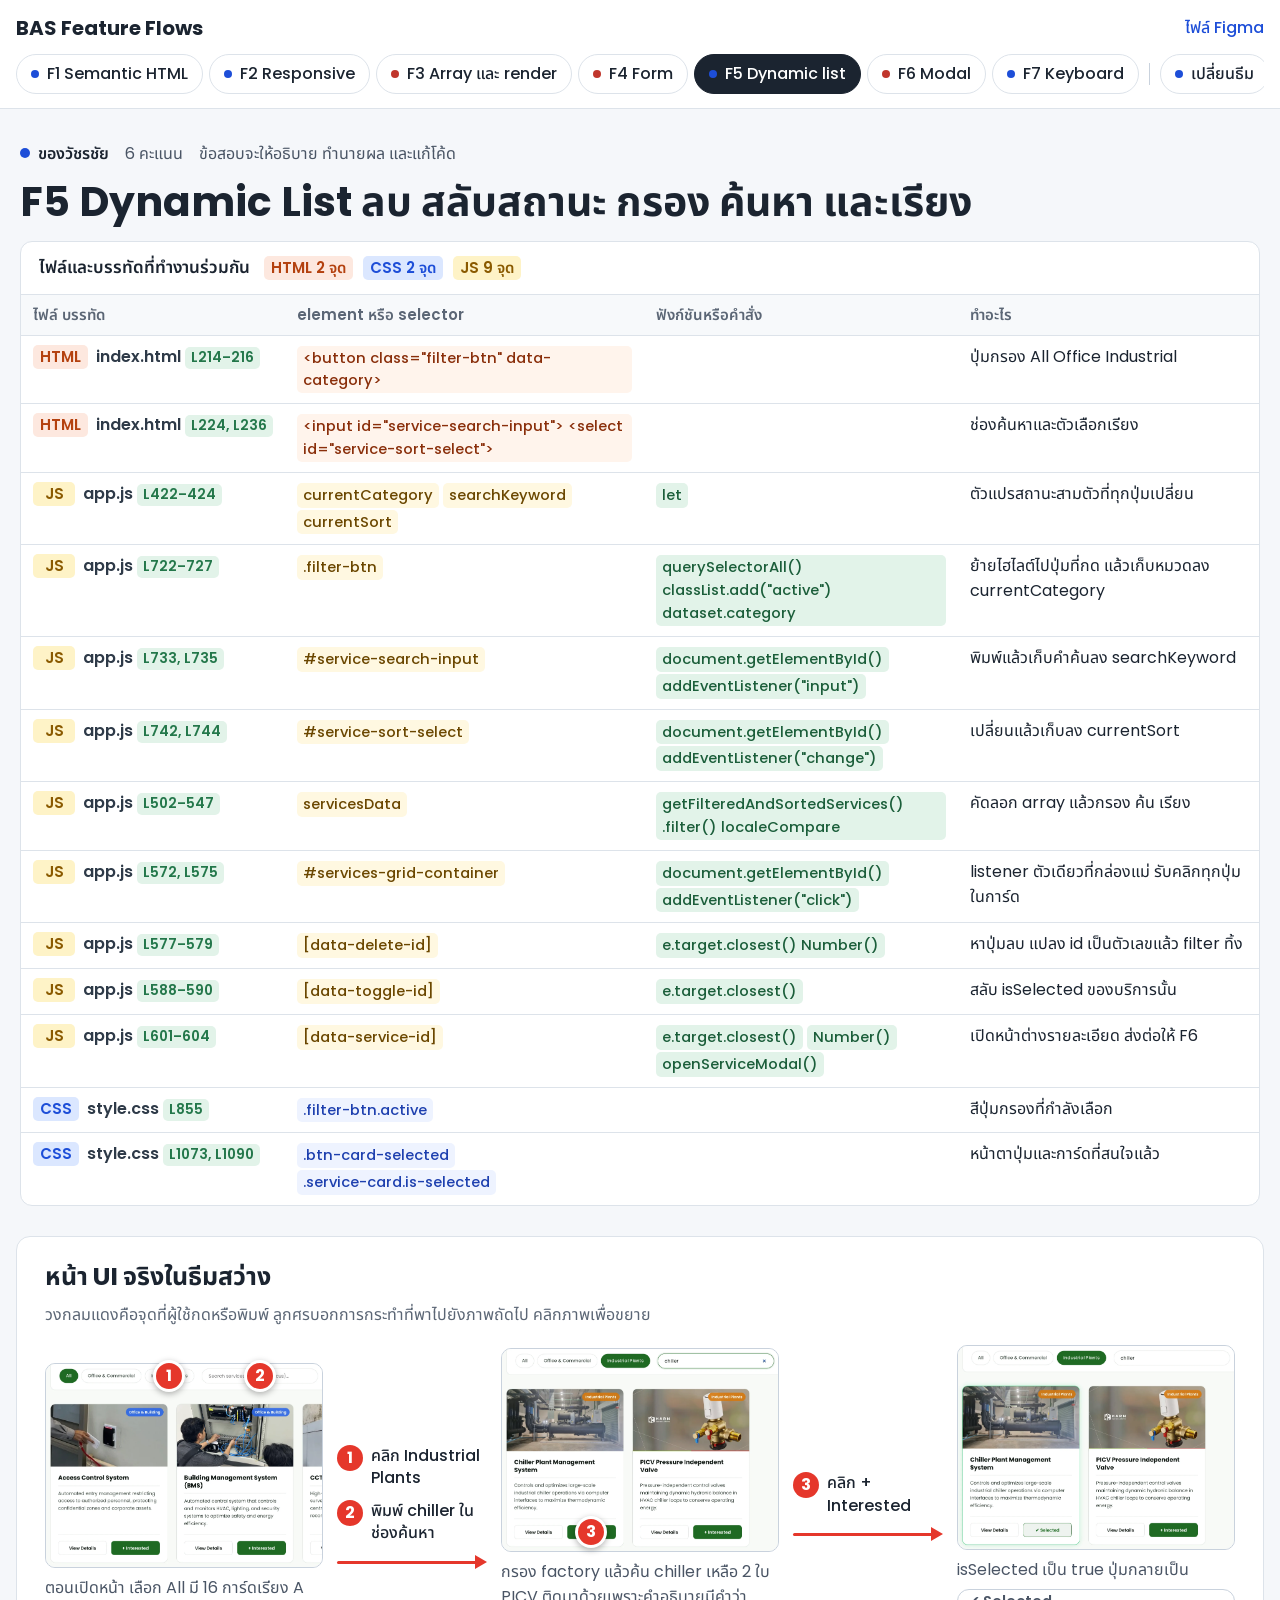
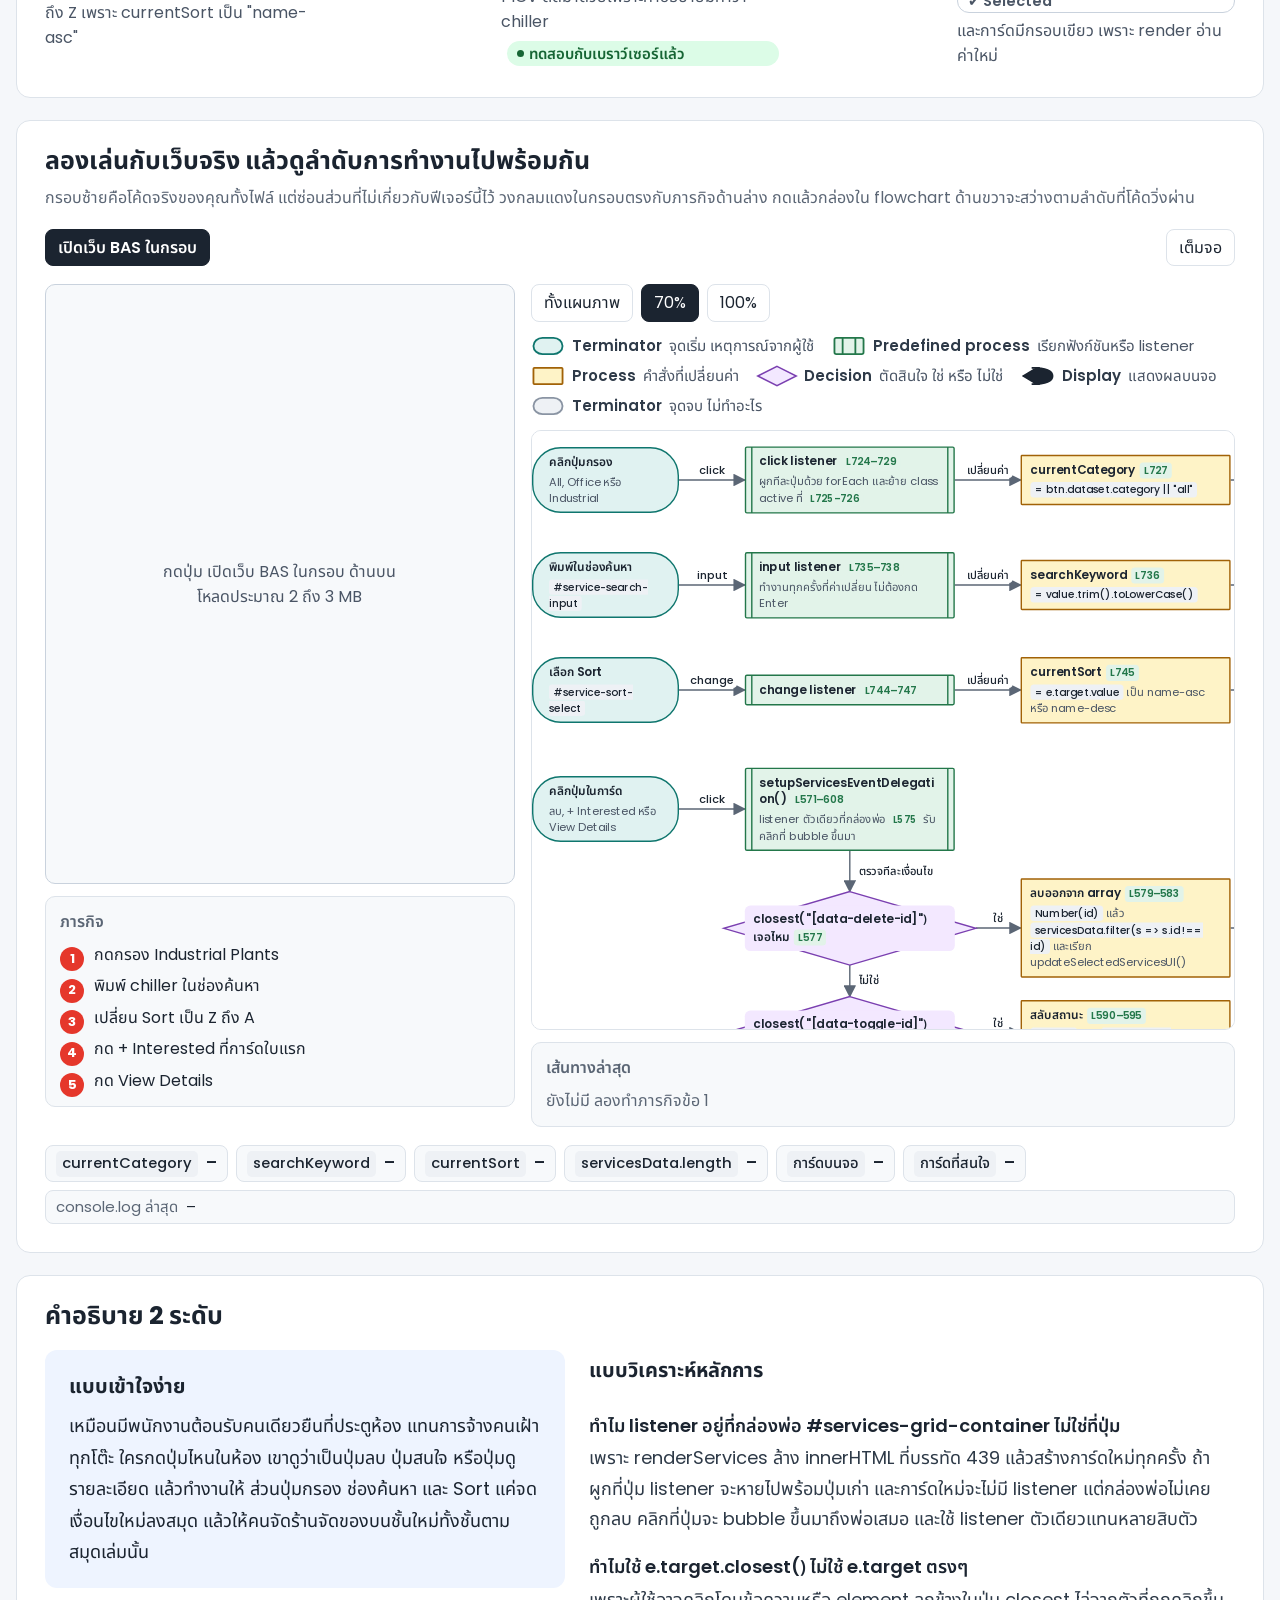
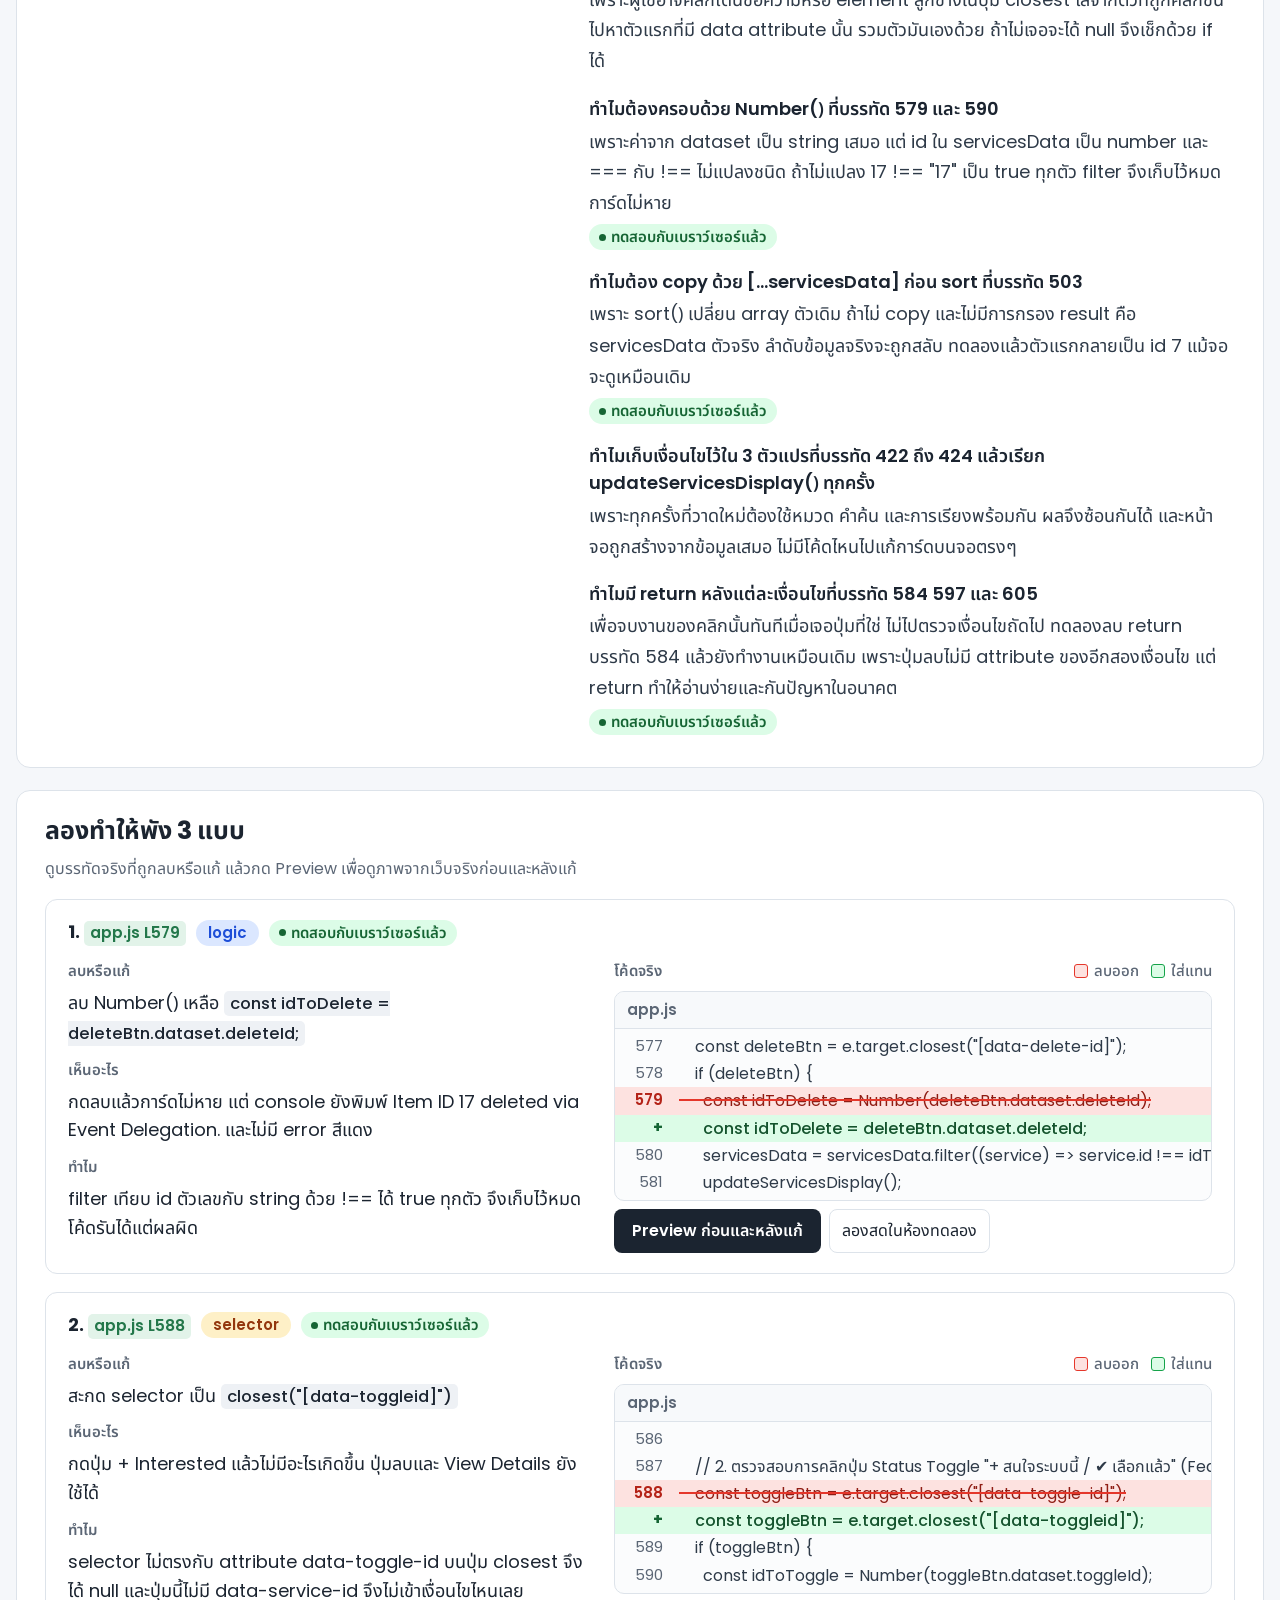
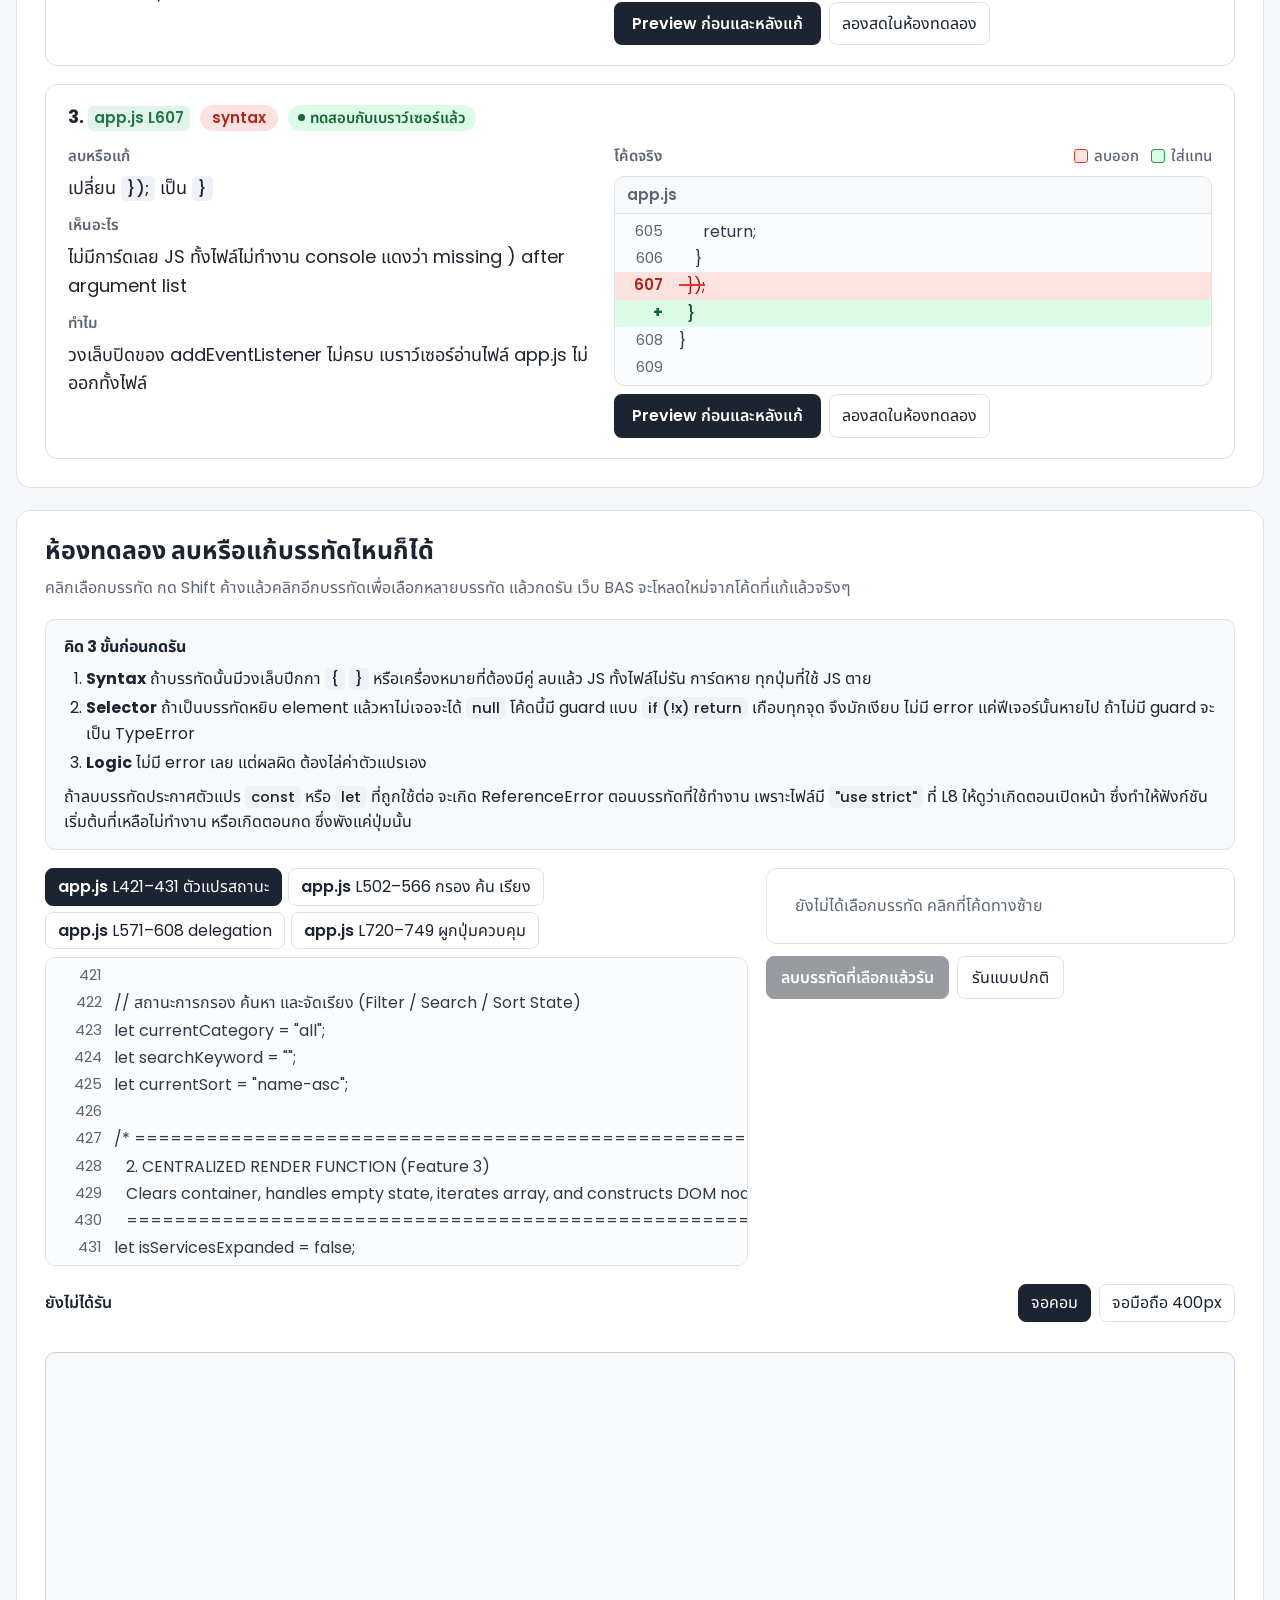
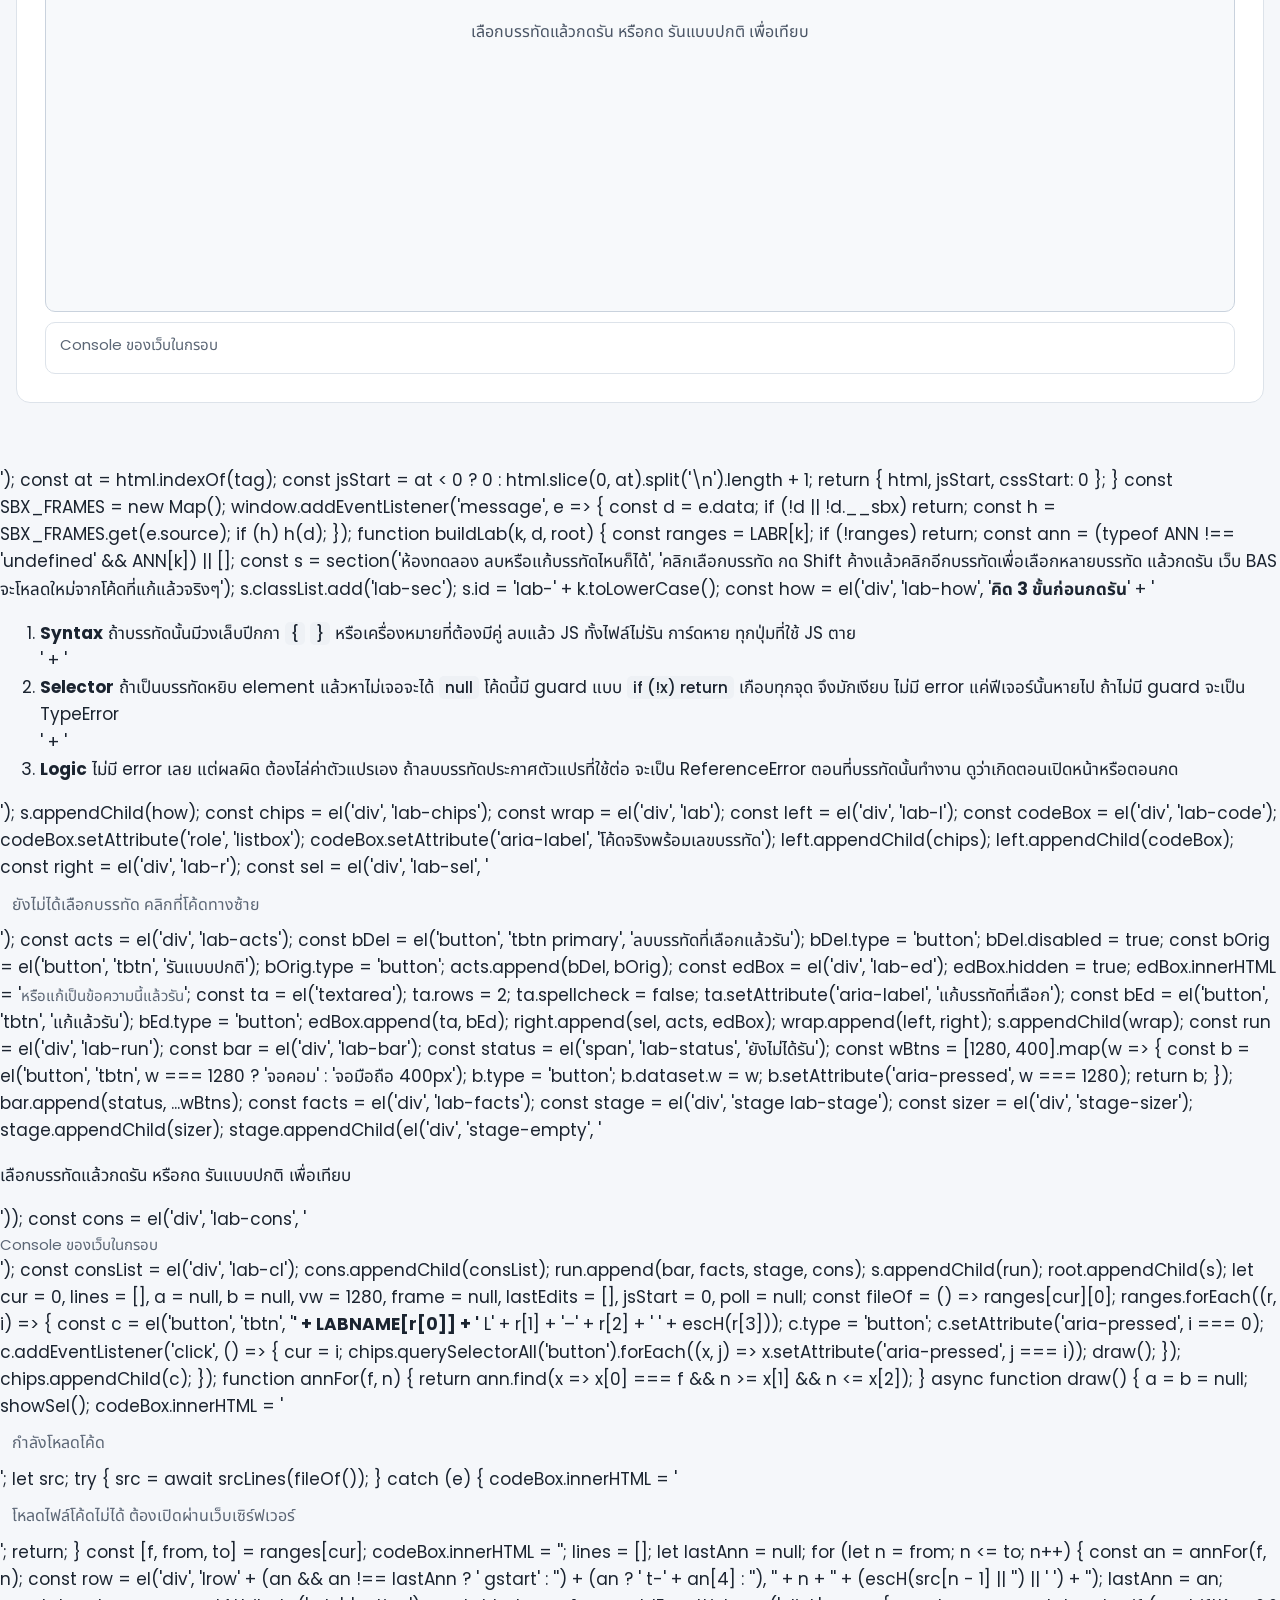
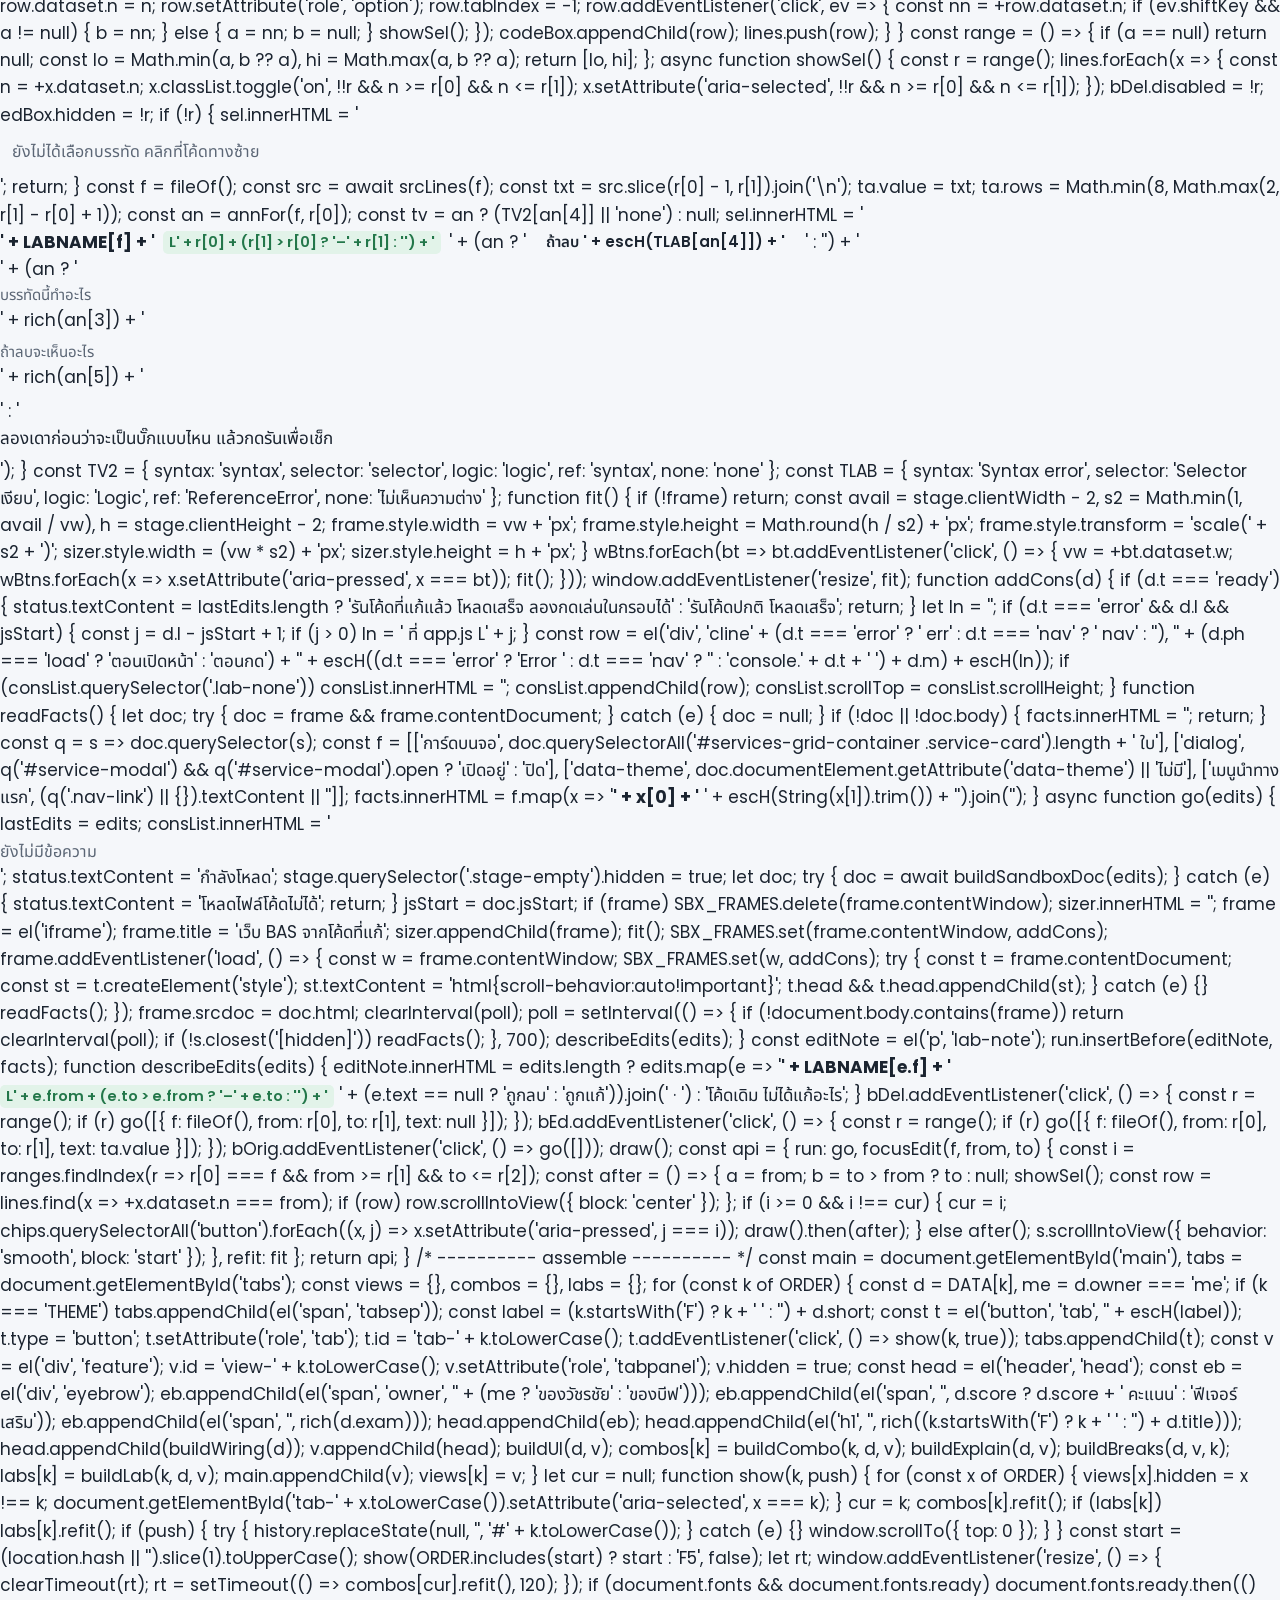
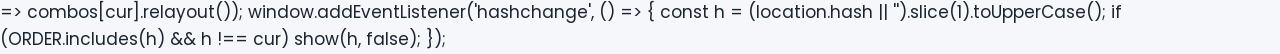
==== commit e5b84a39: "v2: line lab, drill tab, 15 more breaks for F3 F4 F6 - Lab in every feature tab: delete or edit any " ====
--- a/index.html
+++ b/index.html
@@ -264,6 +264,73 @@
 .cline.err { border-color: #E5372B; background: #FDE2E0; color: #8F1D14; }
 .pv-quiet { margin: 0; font-size: 16px; color: var(--soft); }
 
+
+/* lab */
+@media (max-width: 700px) { .lab-stage { height: 420px; } }
+.lab-tip { margin: 8px 0 0; }
+.lab-ans summary { cursor: pointer; font-weight: 600; color: var(--me); font-size: 16px; }
+.lab-ans[open] summary { margin-bottom: 6px; }
+.lab-how { background: var(--panel); border: 1px solid var(--line); border-radius: 10px; padding: 14px 18px; font-size: 16px; line-height: 1.6; }
+.lab-how ol { margin: 6px 0 0; padding-left: 22px; display: flex; flex-direction: column; gap: 4px; }
+.lab { display: grid; grid-template-columns: minmax(0, 3fr) minmax(0, 2fr); gap: 18px; align-items: start; }
+@media (max-width: 960px) { .lab { grid-template-columns: minmax(0, 1fr); } .lab-r { position: static; } }
+.lab-l, .lab-r { min-width: 0; }
+.lab-chips .tbtn { white-space: normal; text-align: left; }
+.lab-chips { display: flex; flex-wrap: wrap; gap: 6px; margin-bottom: 8px; }
+.lab-chips b { font-weight: 600; }
+.lab-code { border: 1px solid var(--line); border-radius: 10px; background: #FBFCFD; max-height: 470px; overflow: auto; padding: 4px 0; }
+.lrow { display: flex; gap: 12px; font-size: 16px; line-height: 1.7; cursor: pointer; min-width: max-content; padding-right: 12px; border-left: 4px solid transparent; }
+.lrow .n { flex: 0 0 52px; text-align: right; color: var(--soft); font-size: 15px; user-select: none; }
+.lrow .t { white-space: pre; color: var(--ink-2); }
+.lrow:hover { background: var(--tint); }
+.lrow.t-syntax { border-left-color: #F4A7A0; } .lrow.t-ref { border-left-color: #F4A7A0; }
+.lrow.t-selector { border-left-color: #F2C46D; } .lrow.t-logic { border-left-color: #9DB8F5; } .lrow.t-none { border-left-color: #9FD9B0; }
+.lrow.gstart { box-shadow: inset 0 1px 0 var(--line); }
+.lrow.on { background: #FFF1D6; }
+.lrow.on .t { color: var(--ink); font-weight: 500; }
+.lab-r { display: flex; flex-direction: column; gap: 12px; position: sticky; top: 110px; }
+.lab-sel { border: 1px solid var(--line); border-radius: 10px; padding: 14px 16px; display: flex; flex-direction: column; gap: 8px; }
+.lab-selh { display: flex; flex-wrap: wrap; gap: 8px; align-items: center; font-size: 17px; }
+.lab-ann p, .lab-q { margin: 0 0 6px; font-size: 17px; line-height: 1.6; }
+.lab-empty { margin: 0; color: var(--soft); font-size: 16px; padding: 10px 12px; }
+.lab-acts, .bk-btns { display: flex; flex-wrap: wrap; gap: 8px; }
+.lab-acts .tbtn { padding: 8px 14px; }
+.tbtn:disabled { opacity: .45; cursor: not-allowed; }
+.lab-ed { display: flex; flex-direction: column; gap: 6px; }
+.lab-ed textarea { font: inherit; font-size: 16px; border: 1px solid var(--line-2); border-radius: 8px; padding: 8px 10px; resize: vertical; background: #fff; color: var(--ink); white-space: pre; overflow-x: auto; }
+.lab-ed .tbtn { align-self: flex-start; padding: 8px 14px; }
+.lab-run { display: flex; flex-direction: column; gap: 10px; }
+.lab-bar { display: flex; flex-wrap: wrap; gap: 8px; align-items: center; }
+.lab-status { font-size: 16px; font-weight: 600; margin-right: auto; }
+.lab-note { margin: 0; font-size: 16px; color: var(--muted); }
+.lab-facts { display: flex; flex-wrap: wrap; gap: 6px 18px; font-size: 16px; }
+.lab-facts b { font-weight: 600; color: var(--soft); margin-right: 4px; }
+.lab-stage { height: 560px; }
+.lab-cons { border: 1px solid var(--line); border-radius: 10px; padding: 10px 14px; }
+.lab-cl { max-height: 180px; overflow: auto; display: flex; flex-direction: column; gap: 4px; margin-top: 6px; }
+.lab-none { margin: 0; color: var(--soft); font-size: 16px; }
+.cline .ph { display: inline-block; font-size: 15px; font-weight: 600; color: var(--soft); margin-right: 8px; }
+.cline.nav { border-color: #F2C46D; background: #FEF0C7; color: #7A2E0B; }
+
+
+/* drill */
+.drill-list { display: flex; flex-direction: column; gap: 18px; }
+.dq { border: 1px solid var(--line); border-radius: 12px; padding: 18px 22px 20px; display: flex; flex-direction: column; gap: 12px; min-width: 0; }
+.dq .owner { display: inline-flex; align-items: center; gap: 6px; font-size: 16px; color: var(--muted); }
+.dq .owner i { width: 9px; height: 9px; border-radius: 50%; display: inline-block; }
+.dq-q { margin: 0; font-size: 19px; line-height: 1.6; }
+.dq-ta { font: inherit; font-size: 17px; line-height: 1.6; border: 1px solid var(--line-2); border-radius: 10px; padding: 10px 12px; resize: vertical; background: #fff; color: var(--ink); }
+.dq-ta:focus-visible, .lab-ed textarea:focus-visible { outline: 3px solid var(--glow); outline-offset: 1px; }
+.dq-ans { background: var(--ok-bg); border-radius: 10px; padding: 14px 18px; display: flex; flex-direction: column; gap: 6px; }
+.dq-ans p { margin: 0; font-size: 17px; line-height: 1.65; }
+.dq-ans .lab2 { color: var(--ok); font-weight: 600; }
+.dq-code { margin: 4px 0 0; font-family: var(--font); font-size: 16px; line-height: 1.6; white-space: pre-wrap; overflow-wrap: anywhere; background: #fff; border: 1px solid #BBF7D0; border-radius: 8px; padding: 10px 12px; color: var(--ink-2); }
+.dq-run { display: flex; flex-direction: column; gap: 10px; }
+.rubric { display: grid; grid-template-columns: repeat(auto-fit, minmax(min(100%, 220px), 1fr)); gap: 10px; }
+.rubric div { display: flex; gap: 12px; align-items: baseline; border: 1px solid var(--line); border-radius: 10px; padding: 12px 14px; font-size: 16px; line-height: 1.5; }
+.rubric b { font-size: 26px; font-weight: 700; color: var(--ink); min-width: 22px; }
+.tab.tab-drill { font-weight: 600; border-color: var(--glow); }
+
 /* Explanations */
 .two { display: grid; grid-template-columns: minmax(0, 1fr); gap: 20px; align-items: start; }
 @media (min-width: 1000px) { .two { grid-template-columns: minmax(0, 520px) minmax(0, 1fr); } }
@@ -412,7 +479,7 @@
       ['P1', 2, 580, 'fn', 'updateServicesDisplay()', 'L549–566', ''],
       ['Q1', 3, 580, 'dec', 'จอไม่เกิน 768px เลือก All ไม่มีคำค้น เกิน 4 ใบ และยังไม่ขยายไหม', 'L552–557', ''],
       ['S1', 4, 580, 'screen', '4 การ์ดกับปุ่ม Show All', '', '`renderServices(filtered.slice(0, 4))` L558'],
-      ['N1', 3, 750, 'fn', 'renderServices(filtered)', 'L565', 'ซ่อนปุ่มขยายที่ L562'],
+      ['N1', 3, 750, 'fn', 'renderServices(filtered)', 'L565', 'L562 ตั้ง `hidden` ให้ปุ่มขยาย แต่ปุ่มยังโผล่ เพราะ CSS L1106 `display: flex` ชนะ attribute hidden'],
       ['S1b', 4, 750, 'screen', 'การ์ดครบตามผลกรอง', '', ''],
       ['E2', 0, 895, 'event', 'คลิกปุ่ม Show All Services', '', '`#expand-services-btn`'],
       ['H2', 1, 895, 'fn', 'setupMobileServicesExpand()', 'L966–981', ''],
@@ -487,7 +554,12 @@
   breaks: [
     { at: 'app.js L439', change: 'ลบ `container.innerHTML = "";`', type: 'logic', see: 'เปิดหน้ามาเห็น 32 การ์ดแทน 16 กด Industrial Plants กลายเป็น 36 ค้นคำที่ไม่มีจะเห็นข้อความไม่พบพร้อมการ์ดเก่าค้างทั้งหมด', why: 'appendChild ต่อท้ายของเดิมเสมอ ถ้าไม่ล้างการ์ดจึงสะสม ไม่มี error เพราะไวยากรณ์ถูกทุกบรรทัด', tested: true },
     { at: 'app.js L495', change: 'ลบ `container.appendChild(card);`', type: 'logic', see: 'กล่องการ์ดว่างเปล่า ข้อความไม่พบก็ไม่ขึ้น console ไม่มีตัวแดง', why: 'การ์ดถูกสร้างในหน่วยความจำแต่ไม่เคยถูกใส่ลงหน้า ส่วนข้อความไม่พบถูกซ่อนเพราะ items ไม่ว่าง', tested: true },
-    { at: 'app.js L434', change: 'สะกด `"services-grid-container"` เป็น `"service-grid-container"`', type: 'selector', see: 'ไม่มีการ์ดสักใบ และไม่มี error สีแดง', why: 'getElementById คืน null แล้วบรรทัด 436 return เงียบๆ ถ้าไม่มี guard นี้จะได้ TypeError: Cannot set properties of null', tested: true }
+    { at: 'app.js L434', change: 'สะกด `"services-grid-container"` เป็น `"service-grid-container"`', type: 'selector', see: 'ไม่มีการ์ดสักใบ และไม่มี error สีแดง', why: 'getElementById คืน null แล้วบรรทัด 436 return เงียบๆ ถ้าไม่มี guard นี้จะได้ TypeError: Cannot set properties of null', tested: true },
+    { at: 'app.js L464', change: 'ลบ `const deleteText = ...`', type: 'logic', see: 'เปิดหน้าปกติทุกอย่าง แต่พอส่งฟอร์มถูกต้อง การ์ดบนจอเหลือแค่ 3 ใบ กล่องส่งสำเร็จไม่ขึ้น และ console แดงว่า deleteText is not defined', why: 'ตัวแปรนี้ใช้เฉพาะตอนสร้างปุ่มลบของการ์ดที่ผู้ใช้เพิ่มเองที่ L471 ตอนเปิดหน้ายังไม่มีการ์ดแบบนั้นจึงไม่พัง พอเพิ่มรายการแล้ว render วนมาถึงการ์ดใหม่ที่อยู่ลำดับ 4 ก็เกิด ReferenceError หยุดลูปกลางทาง การ์ด 3 ใบที่ต่อไปแล้วจึงค้างอยู่ error นี้เกิดตอนกด ไม่ใช่ตอนเปิดหน้า', tested: true },
+    { at: 'app.js L452', change: 'ลบ `card.className = ...`', type: 'logic', see: 'การ์ดยังขึ้นครบแต่ไม่มีกรอบ ไม่มีสไตล์ รูปใหญ่เต็มความกว้าง ปุ่มยังกดได้', why: 'CSS ของการ์ดผูกกับ class `service-card` ที่ L935 การ์ดที่ไม่มี class จึงเป็น article เปล่า แต่ delegation ของ F5 ใช้ `closest()` หาที่ปุ่ม ไม่ได้ดู class ของการ์ด ปุ่มจึงยังทำงาน', tested: true },
+    { at: 'app.js L453–454', change: 'ลบ `card.dataset.id` และ `card.dataset.category`', type: 'ไม่มีบั๊กที่เห็น', see: 'ภาพเหมือนเดิมทุกพิกเซล ทุกปุ่มทำงาน', why: 'ไม่มีโค้ดส่วนไหนอ่าน data-id หรือ data-category ของการ์ด ปุ่มในการ์ดมี data-service-id และ data-toggle-id ของตัวเองอยู่แล้ว ถ้าโจทย์ถามว่าลบแล้วพังไหม ต้องตอบได้ว่าไม่พังพร้อมเหตุผล', tested: true },
+    { at: 'app.js L493', change: 'ลบบรรทัดที่ปิด template ของการ์ด', type: 'syntax', see: 'การ์ดหายหมด JS ไม่รันเลย console แดงว่า Unexpected identifier Item ชี้ไปที่ L583', why: 'template literal เปิดที่ L480 แล้วไม่มีตัวปิด เบราว์เซอร์จึงอ่านต่อไปจนเจอ backtick ตัวถัดไปใน `console.log` ที่ L583 แล้วงงกับคำว่า Item ที่ตามมา บรรทัดที่ error ชี้จึงห่างจากบรรทัดที่ผิดเป็นร้อยบรรทัด', tested: true },
+    { at: 'app.js L446', change: 'ลบ `if (emptyMessage) emptyMessage.hidden = true;`', type: 'logic', see: 'พิมพ์ zzzz แล้วข้อความไม่พบบริการขึ้น พอเปลี่ยนเป็น cctv การ์ดกลับมา แต่ข้อความไม่พบยังค้างอยู่ใต้การ์ด', why: 'L443 เปิดข้อความเมื่อไม่มีรายการ แต่ไม่มีบรรทัดไหนปิดอีกแล้ว ข้อความจึงค้างจนกว่าจะโหลดหน้าใหม่ ปุ่ม Show All ที่เห็นในภาพเป็นบั๊กอีกตัวของเว็บจริง ดูข้อ Predict ในแท็บฝึกข้อสอบ', tested: true }
   ]
 },
 F4: {
@@ -541,14 +613,19 @@
   breaks: [
     { at: 'app.js L785', change: 'ลบ `e.preventDefault();`', type: 'logic', see: 'กดส่งแล้วหน้าโหลดใหม่ URL มี ?contactName=…&contactPhone=… ต่อท้าย การ์ดใหม่หายและกลับเป็น 16 ใบ', why: 'ฟอร์มส่งแบบปกติด้วย GET ไปที่หน้าเดิม ข้อมูลทั้งหมดอยู่ใน array ในหน่วยความจำ โหลดใหม่จึงหายหมด', tested: true },
     { at: 'app.js L823', change: 'ลบ `if (!isValid) return;`', type: 'logic', see: 'ส่งฟอร์มว่าง ข้อความแดงขึ้นครบสามช่อง แต่ได้การ์ด Integrated Building Automation () เพิ่มมาด้วย', why: 'ไม่มีจุดหยุด โค้ดไหลไปสร้าง object ต่อ `serviceMetaMap[""]` เป็น undefined จึงใช้ other แทน และชื่อว่างจึงได้วงเล็บเปล่า', tested: true },
-    { at: 'app.js L756', change: 'สะกด `"contact-name"` ผิด', type: 'selector', see: 'กดส่งแล้วหน้าโหลดใหม่ ไม่มีการตรวจอะไรเลย', why: 'nameInput เป็น null บรรทัด 766 จึง return ก่อนผูก submit ฟอร์มเลยส่งแบบปกติ', tested: true }
+    { at: 'app.js L756', change: 'สะกด `"contact-name"` ผิด', type: 'selector', see: 'กดส่งแล้วหน้าโหลดใหม่ ไม่มีการตรวจอะไรเลย', why: 'nameInput เป็น null บรรทัด 766 จึง return ก่อนผูก submit ฟอร์มเลยส่งแบบปกติ', tested: true },
+    { at: 'app.js L802', change: 'ลบ `} else if (nameVal.length < 3) {`', type: 'logic', see: 'ไม่มี error ชื่อ ab ผ่าน กดส่งแล้วได้การ์ดใหม่ ฟอร์มถูกล้างและกล่องส่งสำเร็จขึ้น', why: 'ปีกกายังครบคู่ จึงไม่ใช่ syntax error แต่สองบรรทัดของกฎความยาวไปอยู่ใน if ชื่อว่าง ทำงานเฉพาะตอนชื่อว่าง ชื่อ ab ไม่ว่างจึงไม่โดนตรวจความยาวเลย', tested: true },
+    { at: 'app.js L774', change: 'ลบ `if (errorEl) errorEl.textContent = "";` ใน clearError', type: 'logic', see: 'ส่งฟอร์มว่างแล้วพิมพ์ชื่อ ข้อความแดงใต้ช่องชื่อยังค้าง แต่ขอบแดงหายไป', why: 'clearError เหลือแค่ถอด class `is-invalid` ที่ L775 ขอบแดงจึงหาย แต่ไม่มีใครล้างข้อความใน span แม้ส่งใหม่ให้ถูกข้อความก็ยังค้าง', tested: true },
+    { at: 'app.js L841', change: 'ลบ `id: newId,`', type: 'logic', see: 'เพิ่มการ์ดได้ แต่กด Delete Item แล้วการ์ดไม่หาย console พิมพ์ Item ID NaN deleted', why: 'object ใหม่ไม่มี id ปุ่มลบจึงได้ `data-delete-id="undefined"` พอ L579 แปลงด้วย `Number()` ได้ NaN และ L580 filter ด้วย `!==` ซึ่ง NaN ไม่เท่ากับอะไรเลย ทุกรายการจึงถูกเก็บไว้', tested: true },
+    { at: 'app.js L853', change: 'ลบ `servicesData.unshift(newServiceItem);`', type: 'logic', see: 'ฟอร์มถูกล้าง กล่องส่งสำเร็จขึ้นเหมือนสำเร็จ แต่ไม่มีการ์ดใหม่', why: 'object ถูกสร้างแล้วแต่ไม่ได้ใส่ลง array พอ L856 สั่งวาดใหม่ก็วาดจาก array เดิม 16 รายการ ข้อนี้โชว์ว่าหน้าจอวาดจากข้อมูล ไม่ได้วาดจากสิ่งที่ฟอร์มสร้าง', tested: true },
+    { at: 'app.js L787', change: 'ลบ `let isValid = true;`', type: 'logic', see: 'ส่งฟอร์มว่างแล้วข้อความแดงขึ้นแค่ช่องชื่อ ช่องอื่นไม่ขึ้น console แดงว่า isValid is not defined', why: 'ไฟล์มี `"use strict"` ที่ L8 การกำหนดค่าให้ตัวแปรที่ไม่ได้ประกาศจึงเป็น ReferenceError ทันทีที่ L801 หลัง showError ของช่องชื่อทำงานไปแล้ว ฟังก์ชันหยุดตรงนั้น ถ้าไม่มี use strict จะกลายเป็นตัวแปร global แบบเงียบๆ', tested: true }
   ]
 },
 F5: {
   num: 5, short: 'Dynamic list', owner: 'me', score: 6,
   title: 'Dynamic List ลบ สลับสถานะ กรอง ค้นหา และเรียง',
   exam: 'ข้อสอบจะให้อธิบาย ทำนายผล และแก้โค้ด',
-  files: [['app.js', 'L422–425', 'ตัวแปรสถานะ'], ['app.js', 'L502–566', 'กรอง ค้น เรียง'], ['app.js', 'L571–608', 'event delegation'], ['app.js', 'L720–749', 'ผูกปุ่มควบคุม']],
+  files: [['app.js', 'L422–424', 'ตัวแปรสถานะ'], ['app.js', 'L502–566', 'กรอง ค้น เรียง'], ['app.js', 'L571–608', 'event delegation'], ['app.js', 'L720–749', 'ผูกปุ่มควบคุม']],
   ui: {
     items: [
       { key: 'f5_1', w: 886, h: 651, marks: [{ n: 1, x: 396, y: 38 }, { n: 2, x: 686, y: 38 }], cap: 'ตอนเปิดหน้า เลือก All มี 16 การ์ดเรียง A ถึง Z เพราะ currentSort เป็น "name-asc"' },
@@ -592,7 +669,7 @@
     { q: 'ทำไมใช้ e.target.closest() ไม่ใช้ e.target ตรงๆ', a: 'เพราะผู้ใช้อาจคลิกโดนข้อความหรือ element ลูกข้างในปุ่ม closest ไล่จากตัวที่ถูกคลิกขึ้นไปหาตัวแรกที่มี data attribute นั้น รวมตัวมันเองด้วย ถ้าไม่เจอจะได้ null จึงเช็กด้วย if ได้' },
     { q: 'ทำไมต้องครอบด้วย Number() ที่บรรทัด 579 และ 590', a: 'เพราะค่าจาก dataset เป็น string เสมอ แต่ id ใน servicesData เป็น number และ === กับ !== ไม่แปลงชนิด ถ้าไม่แปลง 17 !== "17" เป็น true ทุกตัว filter จึงเก็บไว้หมด การ์ดไม่หาย', tested: true },
     { q: 'ทำไมต้อง copy ด้วย [...servicesData] ก่อน sort ที่บรรทัด 503', a: 'เพราะ sort() เปลี่ยน array ตัวเดิม ถ้าไม่ copy และไม่มีการกรอง result คือ servicesData ตัวจริง ลำดับข้อมูลจริงจะถูกสลับ ทดลองแล้วตัวแรกกลายเป็น id 7 แม้จอจะดูเหมือนเดิม', tested: true },
-    { q: 'ทำไมเก็บเงื่อนไขไว้ใน 3 ตัวแปรที่บรรทัด 423 ถึง 425 แล้วเรียก updateServicesDisplay() ทุกครั้ง', a: 'เพราะทุกครั้งที่วาดใหม่ต้องใช้หมวด คำค้น และการเรียงพร้อมกัน ผลจึงซ้อนกันได้ และหน้าจอถูกสร้างจากข้อมูลเสมอ ไม่มีโค้ดไหนไปแก้การ์ดบนจอตรงๆ' },
+    { q: 'ทำไมเก็บเงื่อนไขไว้ใน 3 ตัวแปรที่บรรทัด 422 ถึง 424 แล้วเรียก updateServicesDisplay() ทุกครั้ง', a: 'เพราะทุกครั้งที่วาดใหม่ต้องใช้หมวด คำค้น และการเรียงพร้อมกัน ผลจึงซ้อนกันได้ และหน้าจอถูกสร้างจากข้อมูลเสมอ ไม่มีโค้ดไหนไปแก้การ์ดบนจอตรงๆ' },
     { q: 'ทำไมมี return หลังแต่ละเงื่อนไขที่บรรทัด 584 597 และ 605', a: 'เพื่อจบงานของคลิกนั้นทันทีเมื่อเจอปุ่มที่ใช่ ไม่ไปตรวจเงื่อนไขถัดไป ทดลองลบ return บรรทัด 584 แล้วยังทำงานเหมือนเดิม เพราะปุ่มลบไม่มี attribute ของอีกสองเงื่อนไข แต่ return ทำให้อ่านง่ายและกันปัญหาในอนาคต', tested: true }
   ],
   breaks: [
@@ -654,7 +731,12 @@
   breaks: [
     { at: 'app.js L654', change: 'เปลี่ยน `showModal()` เป็น `show()`', type: 'logic', see: 'เปิดได้ แต่ไม่มีฉากหลังมืด ไม่ลอยขึ้นชั้นบนสุด หน้าข้างหลังยังคลิกได้ กด Esc ยังปิดได้', why: 'show() เปิดแบบไม่ใช่ modal ไม่มี backdrop และไม่ปิดด้วย Esc เอง แต่ listener ที่บรรทัด 689 ยังช่วยปิดให้', tested: true },
     { at: 'app.js L614', change: 'สะกด `"service-modal"` ผิด', type: 'selector', see: 'กด View Details แล้วไม่มีอะไรเกิดขึ้น ไม่มี error', why: 'modal เป็น null แล้วบรรทัด 617 return เงียบๆ', tested: true },
-    { at: 'app.js L603', change: 'ลบ Number() เหลือ `detailBtn.dataset.serviceId`', type: 'logic', see: 'กด View Details แล้วไม่เปิด ไม่มี error', why: 'find ที่บรรทัด 619 เทียบ 1 === "1" ได้ false ทุกตัว service เป็น undefined แล้วบรรทัด 620 return', tested: true }
+    { at: 'app.js L603', change: 'ลบ Number() เหลือ `detailBtn.dataset.serviceId`', type: 'logic', see: 'กด View Details แล้วไม่เปิด ไม่มี error', why: 'find ที่บรรทัด 619 เทียบ 1 === "1" ได้ false ทุกตัว service เป็น undefined แล้วบรรทัด 620 return', tested: true },
+    { at: 'app.js L627', change: 'ลบ `dialogTitle.textContent = displayTitle;`', type: 'logic', see: 'modal เปิดได้ รูปและคำอธิบายถูก แต่หัวข้อเป็น Service Details ทุกบริการ', why: 'หัวข้อใน HTML L538 มีคำเริ่มต้นอยู่แล้ว และตอนเปิดหน้า applyLanguage แปลเป็น Service Details พอไม่มีบรรทัดนี้ก็ไม่มีใครเขียนทับ ส่วนเนื้อหายังมาจาก L636 ตามปกติ', tested: true },
+    { at: 'app.js L684', change: 'ลบ `modal.close();` ใน listener คลิกฉากหลัง', type: 'logic', see: 'คลิกฉากหลังมืดแล้วหน้าต่างไม่ปิด ปุ่ม Close Window และ Esc ยังปิดได้', why: 'L676 ถึง L683 ยังคำนวณได้ถูกว่าคลิกนอกกรอบ แต่ไม่มีคำสั่งปิด และ dialog ไม่ได้ปิดเมื่อคลิกฉากหลังให้เอง ต่างจาก Esc ที่ showModal มีให้', tested: true },
+    { at: 'app.js L658', change: 'ลบ `const modal = document.getElementById("service-modal");` ใน setupModalListeners', type: 'logic', see: 'เปิดหน้ามาก็มี error แดงแล้ว modal ยังเปิดได้ แต่กด Close Window ไม่ปิด คีย์ลัด / และการตรวจฟอร์มก็ใช้ไม่ได้ด้วย', why: 'L662 อ้าง modal ที่ไม่ได้ประกาศจึงเกิด ReferenceError ตอนเปิดหน้า listener ทุกตัวของ modal ไม่ถูกผูก และเพราะ error เกิดใน DOMContentLoaded ฟังก์ชันที่เรียกต่อจากนี้ คือ setupKeyboardShortcuts และ setupFormValidation จึงไม่ได้ทำงาน ส่วนการเปิดยังใช้ได้เพราะ openServiceModal หยิบ dialog เองที่ L614', tested: true },
+    { at: 'app.js L614', change: 'ลบ `const modal = ...` ใน openServiceModal', type: 'logic', see: 'กด View Details แล้วไม่มีอะไรเกิดขึ้น console แดงว่า modal is not defined', why: 'เทียบกับข้อ 2 ที่พิมพ์ id ผิด ข้อนั้นได้ null แล้ว guard L617 return เงียบๆ ไม่มี error ข้อนี้ตัวแปรไม่มีอยู่เลย L617 จึงเป็น ReferenceError ตอนกด ผลบนจอเหมือนกันแต่ console ต่างกัน ส่วนอื่นของเว็บยังใช้ได้เพราะ error เกิดตอนกด', tested: true },
+    { at: 'app.js L638', change: 'ลบบรรทัด `<img>` ใน template ของ modal', type: 'logic', see: 'modal เปิดได้ แต่ไม่มีรูป เหลือกรอบสีเทาว่าง', why: 'บรรทัดนี้อยู่ใน template literal จึงเป็นแค่ข้อความ HTML ไม่ใช่โค้ด JS ลบแล้วไม่มี syntax error กล่อง modal-img-wrapper ยังอยู่แต่ข้างในว่าง', tested: true }
   ]
 },
 F7: {
@@ -824,7 +906,7 @@
   ['HTML', 'index.html', 'L495, L535', '<footer> และ <dialog id="service-modal">', '', 'landmark ท้ายหน้า และหน้าต่างแบบ native'],
   ['CSS', 'style.css', 'L169–179', '.visually-hidden', '', 'ซ่อนจากตาแต่ยังอ่านออกเสียงได้ ใช้กับ `<label for="service-search-input">` ที่ L221'],
   ['CSS', 'style.css', 'L213', '.btn:focus-visible', '', 'วาดวงโฟกัสรอบปุ่มเฉพาะตอนใช้คีย์บอร์ด'],
-  ['JS', 'app.js', 'L480–482', '<img alt>', 'renderServices()', 'ใส่ alt เป็นชื่อบริการให้รูปทุกใบในการ์ด'],
+  ['JS', 'app.js', 'L480–482', '<img alt>', 'card.innerHTML  alt="${displayTitle}"', 'ใน renderServices ใส่ alt เป็นชื่อบริการให้รูปทุกใบในการ์ด'],
   ['JS', 'app.js', 'L768–770', '<span class="inline-error-text">', 'showError() .textContent', 'เขียนข้อความผิดพลาดลง span ที่มี aria-live'],
 ],
 F2: [
@@ -835,9 +917,11 @@
   ['CSS', 'style.css', 'L1739', '@media (max-width: 1023px)', '', 'L1740 แสดง `.menu-toggle-btn` L1748 ซ่อน `.main-nav` L1766 `.main-nav.is-open` เปิดเมนู'],
   ['CSS', 'style.css', 'L1832', '@media (max-width: 480px)', '', 'ปรับระยะและขนาดตัวอักษรสำหรับจอโทรศัพท์'],
   ['CSS', 'style.css', 'L1908', '@media (min-width: 1024px)', '', 'จอใหญ่ แสดงเมนูเต็มแถว'],
-  ['JS', 'app.js', 'L883–886', '#menu-toggle-btn, #main-nav', 'setupMobileNav() classList.toggle("is-open")', 'คลิกแล้วสลับ aria-expanded และเติมหรือถอด class `is-open`'],
-  ['JS', 'app.js', 'L552–558', '#expand-services-wrapper', 'updateServicesDisplay() innerWidth <= 768', 'จอไม่เกิน 768px แสดง 4 การ์ดด้วย `slice(0, 4)` และเปิดปุ่มดูทั้งหมด'],
-  ['JS', 'app.js', 'L971', '#expand-services-btn', 'addEventListener("click")', 'สลับ isServicesExpanded แล้ววาดการ์ดใหม่'],
+  ['JS', 'app.js', 'L878–879', '#menu-toggle-btn  #main-nav', 'document.getElementById()', 'setupMobileNav หยิบปุ่มแฮมเบอร์เกอร์กับเมนู'],
+  ['JS', 'app.js', 'L883–886', '#menu-toggle-btn  #main-nav', 'addEventListener("click")  setAttribute("aria-expanded")  classList.toggle("is-open")', 'คลิกแล้วสลับ aria-expanded และเติมหรือถอด class `is-open`'],
+  ['JS', 'app.js', 'L889–894', '.nav-link', 'mainNav.querySelectorAll()  addEventListener("click")  classList.remove("is-open")', 'กดลิงก์ในเมนูแล้วปิดเมนูมือถือ'],
+  ['JS', 'app.js', 'L551–558', '#expand-services-wrapper', 'document.getElementById()  window.innerWidth <= 768  .slice(0, 4)', 'จอไม่เกิน 768px แสดง 4 การ์ดด้วย `slice(0, 4)` และเปิดปุ่มดูทั้งหมด'],
+  ['JS', 'app.js', 'L967–971', '#expand-services-btn  #expand-services-text', 'document.getElementById()  addEventListener("click")', 'สลับ isServicesExpanded แล้ววาดการ์ดใหม่'],
   ['JS', 'app.js', 'L1267', 'window', 'addEventListener("resize")', 'ย่อขยายหน้าต่างแล้วเรียก updateServicesDisplay ใหม่'],
 ],
 F3: [
@@ -846,7 +930,7 @@
   ['JS', 'app.js', 'L195–420', 'servicesData', 'array 16 object', 'ข้อมูลบริการทั้งหมด หนึ่ง object ต่อหนึ่งการ์ด'],
   ['JS', 'app.js', 'L434', '#services-grid-container', 'document.getElementById()', 'หยิบกล่องการ์ดจาก HTML'],
   ['JS', 'app.js', 'L439', '#services-grid-container', '.innerHTML = ""', 'ล้างการ์ดชุดเก่าก่อนวาดใหม่'],
-  ['JS', 'app.js', 'L443, L446', '#no-results-msg', '.hidden', 'ไม่มีรายการให้แสดง ถ้ามีรายการให้ซ่อน'],
+  ['JS', 'app.js', 'L435, L443, L446', '#no-results-msg', 'document.getElementById()  .hidden', 'ไม่มีรายการให้แสดง ถ้ามีรายการให้ซ่อน'],
   ['JS', 'app.js', 'L451–454', '<article class="service-card">', 'createElement("article") .className dataset.id', 'สร้างการ์ดหนึ่งใบต่อหนึ่ง object และฝาก id ไว้'],
   ['JS', 'app.js', 'L480', '<img> <h3 class="card-title"> <p class="card-desc"> <button>', 'card.innerHTML', 'ใส่รูป ชื่อ คำอธิบาย และปุ่ม data-service-id data-toggle-id data-delete-id'],
   ['JS', 'app.js', 'L495', '#services-grid-container', '.appendChild(card)', 'ต่อการ์ดลงกล่องทีละใบ'],
@@ -871,15 +955,15 @@
 F5: [
   ['HTML', 'index.html', 'L214–216', '<button class="filter-btn" data-category>', '', 'ปุ่มกรอง All Office Industrial'],
   ['HTML', 'index.html', 'L224, L236', '<input id="service-search-input"> <select id="service-sort-select">', '', 'ช่องค้นหาและตัวเลือกเรียง'],
-  ['JS', 'app.js', 'L423–425', 'currentCategory searchKeyword currentSort', 'let', 'ตัวแปรสถานะสามตัวที่ทุกปุ่มเปลี่ยน'],
+  ['JS', 'app.js', 'L422–424', 'currentCategory  searchKeyword  currentSort', 'let', 'ตัวแปรสถานะสามตัวที่ทุกปุ่มเปลี่ยน'],
   ['JS', 'app.js', 'L722–727', '.filter-btn', 'querySelectorAll() classList.add("active") dataset.category', 'ย้ายไฮไลต์ไปปุ่มที่กด แล้วเก็บหมวดลง currentCategory'],
-  ['JS', 'app.js', 'L735', '#service-search-input', 'addEventListener("input")', 'พิมพ์แล้วเก็บคำค้นลง searchKeyword'],
-  ['JS', 'app.js', 'L744', '#service-sort-select', 'addEventListener("change")', 'เปลี่ยนแล้วเก็บลง currentSort'],
+  ['JS', 'app.js', 'L733, L735', '#service-search-input', 'document.getElementById()  addEventListener("input")', 'พิมพ์แล้วเก็บคำค้นลง searchKeyword'],
+  ['JS', 'app.js', 'L742, L744', '#service-sort-select', 'document.getElementById()  addEventListener("change")', 'เปลี่ยนแล้วเก็บลง currentSort'],
   ['JS', 'app.js', 'L502–547', 'servicesData', 'getFilteredAndSortedServices() .filter() localeCompare', 'คัดลอก array แล้วกรอง ค้น เรียง'],
-  ['JS', 'app.js', 'L575', '#services-grid-container', 'addEventListener("click")', 'listener ตัวเดียวที่กล่องแม่ รับคลิกทุกปุ่มในการ์ด'],
+  ['JS', 'app.js', 'L572, L575', '#services-grid-container', 'document.getElementById()  addEventListener("click")', 'listener ตัวเดียวที่กล่องแม่ รับคลิกทุกปุ่มในการ์ด'],
   ['JS', 'app.js', 'L577–579', '[data-delete-id]', 'e.target.closest() Number()', 'หาปุ่มลบ แปลง id เป็นตัวเลขแล้ว filter ทิ้ง'],
   ['JS', 'app.js', 'L588–590', '[data-toggle-id]', 'e.target.closest()', 'สลับ isSelected ของบริการนั้น'],
-  ['JS', 'app.js', 'L601–603', '[data-service-id]', 'e.target.closest() openServiceModal()', 'เปิดหน้าต่างรายละเอียด ส่งต่อให้ F6'],
+  ['JS', 'app.js', 'L601–604', '[data-service-id]', 'e.target.closest()  Number()  openServiceModal()', 'เปิดหน้าต่างรายละเอียด ส่งต่อให้ F6'],
   ['CSS', 'style.css', 'L855', '.filter-btn.active', '', 'สีปุ่มกรองที่กำลังเลือก'],
   ['CSS', 'style.css', 'L1073, L1090', '.btn-card-selected  .service-card.is-selected', '', 'หน้าตาปุ่มและการ์ดที่สนใจแล้ว'],
 ],
@@ -887,11 +971,12 @@
   ['HTML', 'index.html', 'L535', '<dialog id="service-modal" class="native-dialog" aria-labelledby="dialog-title">', '', 'หน้าต่างแบบ native ของ HTML5'],
   ['HTML', 'index.html', 'L538, L542', '<h3 id="dialog-title"> <div id="dialog-body-content">', '', 'ที่ว่างให้ JS ใส่ชื่อและรายละเอียด'],
   ['HTML', 'index.html', 'L539, L548', '<button id="dialog-close-btn"> <button id="dialog-confirm-btn">', '', 'ปุ่มปิดสองปุ่ม'],
-  ['JS', 'app.js', 'L601–603', '[data-service-id]', 'closest() Number() openServiceModal(id)', 'คลิก View Details แล้วส่ง id ตัวเลขเข้าฟังก์ชัน'],
+  ['JS', 'app.js', 'L601–604', '[data-service-id]', 'e.target.closest()  Number()  openServiceModal(idToView)', 'คลิก View Details แล้วส่ง id ตัวเลขเข้าฟังก์ชัน'],
   ['JS', 'app.js', 'L614–616', '#service-modal #dialog-title #dialog-body-content', 'document.getElementById()', 'หยิบ dialog และสองช่องข้างใน'],
   ['JS', 'app.js', 'L627', '#dialog-title', '.textContent', 'ใส่ชื่อบริการตามภาษาปัจจุบัน'],
   ['JS', 'app.js', 'L636', '#dialog-body-content', '.innerHTML', 'ใส่รูปและคำอธิบาย'],
   ['JS', 'app.js', 'L654', '#service-modal', 'modal.showModal()', 'เปิดแบบ modal มีฉากหลังและกักโฟกัส'],
+  ['JS', 'app.js', 'L658–660', '#service-modal  #dialog-close-btn  #dialog-confirm-btn', 'document.getElementById()', 'setupModalListeners หยิบ dialog กับปุ่มปิดสองปุ่มอีกรอบ เพราะเป็นคนละฟังก์ชันกับ openServiceModal'],
   ['JS', 'app.js', 'L666, L671', '#dialog-close-btn #dialog-confirm-btn', 'addEventListener("click") modal.close()', 'กดปุ่มแล้วปิด'],
   ['JS', 'app.js', 'L675–686', '#service-modal', 'getBoundingClientRect() modal.close()', 'คลิกนอกกล่องแล้วปิด'],
   ['JS', 'app.js', 'L689–693', 'window', 'addEventListener("keydown") e.key === "Escape"', 'กด Esc ตอน modal.open แล้วปิด'],
@@ -918,6 +1003,7 @@
   ['CSS', 'style.css', 'L95', '[data-theme="light"]', '', 'ทับตัวแปรเดิมด้วยค่าชุดสว่าง ทุกอย่างที่ใช้ var() เปลี่ยนตาม'],
   ['CSS', 'style.css', 'L360, L419', '.theme-switch  .theme-switch.is-light .theme-switch-thumb', '', 'หน้าตาสวิตช์และตำแหน่งปุ่มกลม'],
   ['JS', 'app.js', 'L1152', 'currentTheme', 'let', 'จำธีมปัจจุบันไว้ในหน่วยความจำ'],
+  ['JS', 'app.js', 'L1155–1156', '#theme-toggle-btn  #theme-mode-text', 'document.getElementById()', 'หยิบสวิตช์และข้อความ Dark Light'],
   ['JS', 'app.js', 'L1161', '<html>', 'document.documentElement.setAttribute("data-theme")', 'เปลี่ยนค่าที่ CSS L95 ใช้จับ'],
   ['JS', 'app.js', 'L1162–1163', '#theme-toggle-btn', 'setAttribute("aria-checked") classList.toggle("is-light")', 'บอกสถานะสวิตช์และเลื่อนปุ่มกลม'],
   ['JS', 'app.js', 'L1166', '#theme-mode-text', '.textContent', 'เปลี่ยนคำ Dark Light ตามภาษา'],
@@ -930,6 +1016,7 @@
   ['HTML', 'index.html', 'L228', '<input data-i18n-placeholder>', '', 'ช่องค้นหาที่แปล placeholder'],
   ['JS', 'app.js', 'L14', 'currentLang', 'let currentLang = "en"', 'เปิดหน้ามาเป็นภาษาอังกฤษ'],
   ['JS', 'app.js', 'L16–189', 'translations', 'object th และ en', 'พจนานุกรม กุญแจเดียวกันมีสองภาษา'],
+  ['JS', 'app.js', 'L1019–1022', '#lang-toggle-btn  #lang-code-th  #lang-code-en  #theme-toggle-btn', 'document.getElementById()', 'หยิบปุ่มภาษา ตัวอักษร TH EN และสวิตช์ธีม'],
   ['JS', 'app.js', 'L1030–1033', '[data-i18n]', 'querySelectorAll() .textContent', 'วนทุก element ที่มีกุญแจ แล้วใส่คำแปล'],
   ['JS', 'app.js', 'L1038', '[data-i18n-placeholder]', 'querySelectorAll() .placeholder', 'แปลข้อความจางในช่องกรอก'],
   ['JS', 'app.js', 'L1048–1052', '#lang-code-th #lang-code-en', 'classList.add("is-active")', 'ไฮไลต์ภาษาที่ใช้อยู่'],
@@ -941,7 +1028,9 @@
 };
 for (const k in W) DATA[k].wiring = W[k];
 
-const CAP = {"F1": [{"code": [{"file": "index.html", "rows": [{"n": 409, "t": "              <!-- Field 1: Customer Name -->", "m": ""}, {"n": 410, "t": "              <div class=\"form-group\">", "m": ""}, {"n": 411, "t": "                <label for=\"contact-name\" class=\"form-label\">", "m": "del"}, {"n": 411, "t": "                <label for=\"name\" class=\"form-label\">", "m": "add"}, {"n": 412, "t": "                  <span data-i18n=\"contact.nameLabel\">ชื่อผู้ติดต่อ / บริษัท</span> <span class=\"required-mark\" aria-hidden=\"true\">*</span>", "m": ""}, {"n": 413, "t": "                </label>", "m": ""}]}], "cap": {"a": {"img": "f1_0_a.webp", "w": 1000, "h": 236, "cons": [], "facts": {"url": "", "cards": 16, "search": "", "name": "", "modal": false, "theme": "light"}}, "b": {"img": "f1_0_b.webp", "w": 1000, "h": 236, "cons": [], "facts": {"url": "", "cards": 16, "search": "", "name": "", "modal": false, "theme": "light"}}}, "same": false, "act": "labelClick"}, {"code": [{"file": "index.html", "rows": [{"n": 72, "t": "", "m": ""}, {"n": 73, "t": "  <!-- ==================== MAIN CONTENT LANDMARK ==================== -->", "m": ""}, {"n": 74, "t": "  <main>", "m": "del"}, {"n": 74, "t": "  <div>", "m": "add"}, {"n": 75, "t": "", "m": ""}, {"n": 76, "t": "    <!-- SECTION 1: HERO -->", "m": ""}]}, {"file": "index.html", "rows": [{"n": 490, "t": "    </section>", "m": ""}, {"n": 491, "t": "", "m": ""}, {"n": 492, "t": "  </main>", "m": "del"}, {"n": 492, "t": "  </div>", "m": "add"}, {"n": 493, "t": "", "m": ""}, {"n": 494, "t": "  <!-- ==================== FOOTER LANDMARK ==================== -->", "m": ""}]}], "cap": {"a": {"img": "f1_1_a.webp", "w": 1000, "h": 56, "cons": [], "facts": {"url": "", "cards": 16, "search": "", "name": "", "modal": false, "theme": "light"}}, "b": {"img": "f1_1_b.webp", "w": 1000, "h": 56, "cons": [], "facts": {"url": "", "cards": 16, "search": "", "name": "", "modal": false, "theme": "light"}}}, "same": false, "act": "scrollServices"}, {"code": [{"file": "css/style.css", "rows": [{"n": 167, "t": "", "m": ""}, {"n": 168, "t": "/* Screen reader utility */", "m": ""}, {"n": 169, "t": ".visually-hidden {", "m": "del"}, {"n": 170, "t": "  position: absolute;", "m": "del"}, {"n": 171, "t": "  width: 1px;", "m": "del"}, {"n": 172, "t": "  height: 1px;", "m": "del"}, {"n": 173, "t": "  padding: 0;", "m": "del"}, {"n": 174, "t": "  margin: -1px;", "m": "del"}, {"n": 175, "t": "  overflow: hidden;", "m": "del"}, {"n": 176, "t": "  clip: rect(0, 0, 0, 0);", "m": "del"}, {"n": 177, "t": "  white-space: nowrap;", "m": "del"}, {"n": 178, "t": "  border: 0;", "m": "del"}, {"n": 179, "t": "}", "m": "del"}, {"n": 180, "t": "", "m": ""}, {"n": 181, "t": "/* --------------------------------------------------------------------------", "m": ""}]}], "cap": {"a": {"img": "f1_2_a.webp", "w": 1000, "h": 94, "cons": [], "facts": {"url": "", "cards": 16, "search": "", "name": "", "modal": false, "theme": "light"}}, "b": {"img": "f1_2_b.webp", "w": 1000, "h": 115, "cons": [], "facts": {"url": "", "cards": 16, "search": "", "name": "", "modal": false, "theme": "light"}}}, "same": false, "act": "none"}], "F2": [{"code": [{"file": "css/style.css", "rows": [{"n": 121, "t": "/* CSS Reset ensuring zero horizontal overflow */", "m": ""}, {"n": 122, "t": "*, *::before, *::after {", "m": ""}, {"n": 123, "t": "  box-sizing: border-box;", "m": "del"}, {"n": 124, "t": "  margin: 0;", "m": ""}, {"n": 125, "t": "  padding: 0;", "m": ""}]}], "cap": {"a": {"img": "f2_0_a.webp", "w": 800, "h": 1600, "cons": [], "facts": {"url": "", "cards": 4, "search": "", "name": "", "modal": false, "theme": "light"}}, "b": {"img": "f2_0_b.webp", "w": 800, "h": 1600, "cons": [], "facts": {"url": "", "cards": 4, "search": "", "name": "", "modal": false, "theme": "light"}}}, "same": false, "act": "w400scroll"}, {"code": [{"file": "css/style.css", "rows": [{"n": 1738, "t": "/* Tablet & Mobile Screens (<= 1023px) */", "m": ""}, {"n": 1739, "t": "@media (max-width: 1023px) {", "m": ""}, {"n": 1740, "t": "  .menu-toggle-btn {", "m": "del"}, {"n": 1741, "t": "    display: flex;", "m": "del"}, {"n": 1742, "t": "  }", "m": "del"}, {"n": 1743, "t": "", "m": ""}, {"n": 1744, "t": "  .nav-cta {", "m": ""}]}], "cap": {"a": {"img": "f2_1_a.webp", "w": 800, "h": 128, "cons": [], "facts": {"url": "", "cards": 4, "search": "", "name": "", "modal": false, "theme": "light"}}, "b": {"img": "f2_1_b.webp", "w": 800, "h": 128, "cons": [], "facts": {"url": "", "cards": 4, "search": "", "name": "", "modal": false, "theme": "light"}}}, "same": false, "act": "w400"}, {"code": [{"file": "css/style.css", "rows": [{"n": 928, "t": ".services-grid {", "m": ""}, {"n": 929, "t": "  display: grid;", "m": ""}, {"n": 930, "t": "  grid-template-columns: repeat(auto-fill, minmax(320px, 1fr));", "m": "del"}, {"n": 930, "t": "  grid-template-columns: repeat(auto-fill, minmax(400px, 1fr));", "m": "add"}, {"n": 931, "t": "  gap: 1.75rem;", "m": ""}, {"n": 932, "t": "}", "m": ""}]}], "cap": {"a": {"img": "f2_2_a.webp", "w": 1000, "h": 441, "cons": [], "facts": {"url": "", "cards": 16, "search": "", "name": "", "modal": false, "theme": "light"}}, "b": {"img": "f2_2_b.webp", "w": 1000, "h": 767, "cons": [], "facts": {"url": "", "cards": 16, "search": "", "name": "", "modal": false, "theme": "light"}}}, "same": false, "act": "none"}], "F3": [{"code": [{"file": "js/app.js", "rows": [{"n": 437, "t": "", "m": ""}, {"n": 438, "t": "  // 1. เคลียร์คอนเทนเนอร์ก่อนแสดงผลใหม่เสมอ (ตามกฎเกณฑ์ข้อ 3)", "m": ""}, {"n": 439, "t": "  container.innerHTML = \"\";", "m": "del"}, {"n": 440, "t": "", "m": ""}, {"n": 441, "t": "  // 2. ตรวจสอบกรณีไม่มีข้อมูลตรงตามเงื่อนไข (Empty State)", "m": ""}]}], "cap": {"a": {"img": "f3_0_a.webp", "w": 1000, "h": 1159, "cons": [], "facts": {"url": "", "cards": 16, "search": "", "name": "", "modal": false, "theme": "light"}}, "b": {"img": "f3_0_b.webp", "w": 1000, "h": 1159, "cons": [], "facts": {"url": "", "cards": 48, "search": "", "name": "", "modal": false, "theme": "light"}}}, "same": true, "act": "none"}, {"code": [{"file": "js/app.js", "rows": [{"n": 493, "t": "    `;", "m": ""}, {"n": 494, "t": "", "m": ""}, {"n": 495, "t": "    container.appendChild(card);", "m": "del"}, {"n": 496, "t": "  });", "m": ""}, {"n": 497, "t": "}", "m": ""}]}], "cap": {"a": {"img": "f3_1_a.webp", "w": 1000, "h": 552, "cons": [], "facts": {"url": "", "cards": 16, "search": "", "name": "", "modal": false, "theme": "light"}}, "b": {"img": "f3_1_b.webp", "w": 1000, "h": 310, "cons": [], "facts": {"url": "", "cards": 0, "search": "", "name": "", "modal": false, "theme": "light"}}}, "same": false, "act": "none"}, {"code": [{"file": "js/app.js", "rows": [{"n": 432, "t": "", "m": ""}, {"n": 433, "t": "function renderServices(items) {", "m": ""}, {"n": 434, "t": "  const container = document.getElementById(\"services-grid-container\");", "m": "del"}, {"n": 434, "t": "  const container = document.getElementById(\"service-grid-container\");", "m": "add"}, {"n": 435, "t": "  const emptyMessage = document.getElementById(\"no-results-msg\");", "m": ""}, {"n": 436, "t": "  if (!container) return;", "m": ""}]}], "cap": {"a": {"img": "f3_2_a.webp", "w": 1000, "h": 552, "cons": [], "facts": {"url": "", "cards": 16, "search": "", "name": "", "modal": false, "theme": "light"}}, "b": {"img": "f3_2_b.webp", "w": 1000, "h": 310, "cons": [], "facts": {"url": "", "cards": 0, "search": "", "name": "", "modal": false, "theme": "light"}}}, "same": false, "act": "none"}], "F4": [{"code": [{"file": "js/app.js", "rows": [{"n": 783, "t": "  form.addEventListener(\"submit\", (e) => {", "m": ""}, {"n": 784, "t": "    // 1. บังคับใช้ e.preventDefault()", "m": ""}, {"n": 785, "t": "    e.preventDefault();", "m": "del"}, {"n": 786, "t": "", "m": ""}, {"n": 787, "t": "    let isValid = true;", "m": ""}]}], "cap": {"a": {"img": "f4_0_a.webp", "w": 1000, "h": 441, "cons": [], "facts": {"url": "", "cards": 17, "search": "", "name": "", "modal": false, "theme": "light"}}, "b": {"img": "f4_0_b.webp", "w": 1000, "h": 441, "cons": [], "facts": {"url": "?contactName=&contactPhone=&contactService=&contactNotes=", "cards": 16, "search": "", "name": "", "modal": false, "theme": "light"}}}, "same": false, "act": "submitValid"}, {"code": [{"file": "js/app.js", "rows": [{"n": 821, "t": "    }", "m": ""}, {"n": 822, "t": "", "m": ""}, {"n": 823, "t": "    if (!isValid) return;", "m": "del"}, {"n": 824, "t": "", "m": ""}, {"n": 825, "t": "    // แผนผังข้อมูลระบบที่เลือก", "m": ""}]}], "cap": {"a": {"img": "f4_1_a.webp", "w": 1000, "h": 1305, "cons": [], "facts": {"url": "", "cards": 16, "search": "", "name": "", "modal": false, "theme": "light"}}, "b": {"img": "f4_1_b.webp", "w": 800, "h": 970, "cons": [], "facts": {"url": "", "cards": 17, "search": "", "name": "", "modal": false, "theme": "light"}}}, "same": false, "act": "submitEmpty"}, {"code": [{"file": "js/app.js", "rows": [{"n": 754, "t": "function setupFormValidation() {", "m": ""}, {"n": 755, "t": "  const form = document.getElementById(\"consultation-form\");", "m": ""}, {"n": 756, "t": "  const nameInput = document.getElementById(\"contact-name\");", "m": "del"}, {"n": 756, "t": "  const nameInput = document.getElementById(\"contact-nme\");", "m": "add"}, {"n": 757, "t": "  const phoneInput = document.getElementById(\"contact-phone\");", "m": ""}, {"n": 758, "t": "  const serviceSelect = document.getElementById(\"contact-service\");", "m": ""}]}], "cap": {"a": {"img": "f4_2_a.webp", "w": 1000, "h": 1305, "cons": [], "facts": {"url": "", "cards": 16, "search": "", "name": "", "modal": false, "theme": "light"}}, "b": {"img": "f4_2_b.webp", "w": 1000, "h": 1294, "cons": [], "facts": {"url": "?contactName=&contactPhone=&contactService=&contactNotes=", "cards": 16, "search": "", "name": "", "modal": false, "theme": "light"}}}, "same": false, "act": "submitEmpty"}], "F5": [{"code": [{"file": "js/app.js", "rows": [{"n": 577, "t": "    const deleteBtn = e.target.closest(\"[data-delete-id]\");", "m": ""}, {"n": 578, "t": "    if (deleteBtn) {", "m": ""}, {"n": 579, "t": "      const idToDelete = Number(deleteBtn.dataset.deleteId);", "m": "del"}, {"n": 579, "t": "      const idToDelete = deleteBtn.dataset.deleteId;", "m": "add"}, {"n": 580, "t": "      servicesData = servicesData.filter((service) => service.id !== idToDelete);", "m": ""}, {"n": 581, "t": "      updateServicesDisplay();", "m": ""}]}], "cap": {"a": {"img": "f5_0_a.webp", "w": 1000, "h": 441, "cons": ["Item ID 17 deleted via Event Delegation."], "facts": {"url": "", "cards": 16, "search": "", "name": "", "modal": false, "theme": "light"}}, "b": {"img": "f5_0_b.webp", "w": 1000, "h": 441, "cons": ["Item ID 17 deleted via Event Delegation."], "facts": {"url": "", "cards": 17, "search": "", "name": "", "modal": false, "theme": "light"}}}, "same": false, "act": "addThenDelete"}, {"code": [{"file": "js/app.js", "rows": [{"n": 586, "t": "", "m": ""}, {"n": 587, "t": "    // 2. ตรวจสอบการคลิกปุ่ม Status Toggle \"+ สนใจระบบนี้ / ✔ เลือกแล้ว\" (Feature 5: Status Toggle)", "m": ""}, {"n": 588, "t": "    const toggleBtn = e.target.closest(\"[data-toggle-id]\");", "m": "del"}, {"n": 588, "t": "    const toggleBtn = e.target.closest(\"[data-toggleid]\");", "m": "add"}, {"n": 589, "t": "    if (toggleBtn) {", "m": ""}, {"n": 590, "t": "      const idToToggle = Number(toggleBtn.dataset.toggleId);", "m": ""}]}], "cap": {"a": {"img": "f5_1_a.webp", "w": 800, "h": 1066, "cons": [], "facts": {"url": "", "cards": 16, "search": "", "name": "", "modal": false, "theme": "light"}}, "b": {"img": "f5_1_b.webp", "w": 800, "h": 1066, "cons": [], "facts": {"url": "", "cards": 16, "search": "", "name": "", "modal": false, "theme": "light"}}}, "same": false, "act": "toggleFirst"}, {"code": [{"file": "js/app.js", "rows": [{"n": 605, "t": "      return;", "m": ""}, {"n": 606, "t": "    }", "m": ""}, {"n": 607, "t": "  });", "m": "del"}, {"n": 607, "t": "  }", "m": "add"}, {"n": 608, "t": "}", "m": ""}, {"n": 609, "t": "", "m": ""}]}], "cap": {"a": {"img": "f5_2_a.webp", "w": 1000, "h": 552, "cons": [], "facts": {"url": "", "cards": 16, "search": "", "name": "", "modal": false, "theme": "light"}}, "b": {"img": "f5_2_b.webp", "w": 1000, "h": 310, "cons": ["error: missing ) after argument list"], "facts": {"url": "", "cards": 0, "search": "", "name": "", "modal": false, "theme": "dark"}}}, "same": false, "act": "none"}], "F6": [{"code": [{"file": "js/app.js", "rows": [{"n": 652, "t": "", "m": ""}, {"n": 653, "t": "  // เรียกใช้เมธอด Native HTML5 .showModal()", "m": ""}, {"n": 654, "t": "  modal.showModal();", "m": "del"}, {"n": 654, "t": "  modal.show();", "m": "add"}, {"n": 655, "t": "}", "m": ""}, {"n": 656, "t": "", "m": ""}]}], "cap": {"a": {"img": "f6_0_a.webp", "w": 1000, "h": 625, "cons": [], "facts": {"url": "", "cards": 16, "search": "", "name": "", "modal": true, "theme": "light"}}, "b": {"img": "f6_0_b.webp", "w": 1000, "h": 625, "cons": [], "facts": {"url": "", "cards": 16, "search": "", "name": "", "modal": true, "theme": "light"}}}, "same": false, "act": "openDetail"}, {"code": [{"file": "js/app.js", "rows": [{"n": 612, "t": "   ========================================================================== */", "m": ""}, {"n": 613, "t": "function openServiceModal(serviceId) {", "m": ""}, {"n": 614, "t": "  const modal = document.getElementById(\"service-modal\");", "m": "del"}, {"n": 614, "t": "  const modal = document.getElementById(\"servise-modal\");", "m": "add"}, {"n": 615, "t": "  const dialogTitle = document.getElementById(\"dialog-title\");", "m": ""}, {"n": 616, "t": "  const dialogBody = document.getElementById(\"dialog-body-content\");", "m": ""}]}], "cap": {"a": {"img": "f6_1_a.webp", "w": 1000, "h": 625, "cons": [], "facts": {"url": "", "cards": 16, "search": "", "name": "", "modal": true, "theme": "light"}}, "b": {"img": "f6_1_b.webp", "w": 1000, "h": 625, "cons": [], "facts": {"url": "", "cards": 16, "search": "", "name": "", "modal": false, "theme": "light"}}}, "same": false, "act": "openDetail"}, {"code": [{"file": "js/app.js", "rows": [{"n": 601, "t": "    const detailBtn = e.target.closest(\"[data-service-id]\");", "m": ""}, {"n": 602, "t": "    if (detailBtn) {", "m": ""}, {"n": 603, "t": "      const idToView = Number(detailBtn.dataset.serviceId);", "m": "del"}, {"n": 603, "t": "      const idToView = detailBtn.dataset.serviceId;", "m": "add"}, {"n": 604, "t": "      openServiceModal(idToView);", "m": ""}, {"n": 605, "t": "      return;", "m": ""}]}], "cap": {"a": {"img": "f6_2_a.webp", "w": 1000, "h": 625, "cons": [], "facts": {"url": "", "cards": 16, "search": "", "name": "", "modal": true, "theme": "light"}}, "b": {"img": "f6_2_b.webp", "w": 1000, "h": 625, "cons": [], "facts": {"url": "", "cards": 16, "search": "", "name": "", "modal": false, "theme": "light"}}}, "same": false, "act": "openDetail"}], "F7": [{"code": [{"file": "js/app.js", "rows": [{"n": 705, "t": "      const activeTag = document.activeElement.tagName.toLowerCase();", "m": ""}, {"n": 706, "t": "      if (activeTag !== \"input\" && activeTag !== \"textarea\" && activeTag !== \"select\") {", "m": ""}, {"n": 707, "t": "        e.preventDefault();", "m": "del"}, {"n": 708, "t": "        if (searchInput) {", "m": ""}, {"n": 709, "t": "          searchInput.focus();", "m": ""}]}], "cap": {"a": {"img": "f7_0_a.webp", "w": 1000, "h": 552, "cons": [], "facts": {"url": "", "cards": 16, "search": "", "name": "", "modal": false, "theme": "light"}}, "b": {"img": "f7_0_b.webp", "w": 1000, "h": 552, "cons": [], "facts": {"url": "", "cards": 2, "search": "/", "name": "", "modal": false, "theme": "light"}}}, "same": false, "act": "slash"}, {"code": [{"file": "js/app.js", "rows": [{"n": 704, "t": "    if (e.key === \"/\" && document.activeElement !== searchInput) {", "m": ""}, {"n": 705, "t": "      const activeTag = document.activeElement.tagName.toLowerCase();", "m": ""}, {"n": 706, "t": "      if (activeTag !== \"input\" && activeTag !== \"textarea\" && activeTag !== \"select\") {", "m": "del"}, {"n": 706, "t": "      if (true) {", "m": "add"}, {"n": 707, "t": "        e.preventDefault();", "m": ""}, {"n": 708, "t": "        if (searchInput) {", "m": ""}]}], "cap": {"a": {"img": "f7_1_a.webp", "w": 1000, "h": 236, "cons": [], "facts": {"url": "", "cards": 16, "search": "", "name": "a/b", "modal": false, "theme": "light"}}, "b": {"img": "f7_1_b.webp", "w": 1000, "h": 236, "cons": [], "facts": {"url": "", "cards": 14, "search": "b", "name": "a", "modal": false, "theme": "light"}}}, "same": false, "act": "typeAB"}, {"code": [{"file": "js/app.js", "rows": [{"n": 687, "t": "", "m": ""}, {"n": 688, "t": "  // ปิดด้วยปุ่ม Escape บนแป้นพิมพ์ (Explicit Keydown Listener)", "m": ""}, {"n": 689, "t": "  window.addEventListener(\"keydown\", (e) => {", "m": "del"}, {"n": 690, "t": "    if (e.key === \"Escape\" && modal.open) {", "m": "del"}, {"n": 691, "t": "      modal.close();", "m": "del"}, {"n": 692, "t": "    }", "m": "del"}, {"n": 693, "t": "  });", "m": "del"}, {"n": 694, "t": "}", "m": ""}, {"n": 695, "t": "", "m": ""}]}], "cap": {"a": {"img": "f7_2_a.webp", "w": 1000, "h": 625, "cons": [], "facts": {"url": "", "cards": 16, "search": "", "name": "", "modal": false, "theme": "light"}}, "b": {"img": "f7_2_b.webp", "w": 1000, "h": 625, "cons": [], "facts": {"url": "", "cards": 16, "search": "", "name": "", "modal": false, "theme": "light"}}}, "same": true, "act": "openThenEsc"}], "THEME": [{"code": [{"file": "js/app.js", "rows": [{"n": 1159, "t": "  function applyTheme(theme) {", "m": ""}, {"n": 1160, "t": "    currentTheme = theme;", "m": ""}, {"n": 1161, "t": "    document.documentElement.setAttribute(\"data-theme\", theme);", "m": "del"}, {"n": 1162, "t": "    themeToggleBtn.setAttribute(\"aria-checked\", theme === \"light\" ? \"true\" : \"false\");", "m": ""}, {"n": 1163, "t": "    themeToggleBtn.classList.toggle(\"is-light\", theme === \"light\");", "m": ""}]}], "cap": {"a": {"img": "theme_0_a.webp", "w": 1000, "h": 406, "cons": [], "facts": {"url": "", "cards": 16, "search": "", "name": "", "modal": false, "theme": "light"}}, "b": {"img": "theme_0_b.webp", "w": 1000, "h": 406, "cons": [], "facts": {"url": "", "cards": 16, "search": "", "name": "", "modal": false, "theme": "dark"}}}, "same": false, "act": "theme"}, {"code": [{"file": "css/style.css", "rows": [{"n": 93, "t": "", "m": ""}, {"n": 94, "t": "/* Light Theme Variables (High Contrast, Enterprise Calibrated) */", "m": ""}, {"n": 95, "t": "[data-theme=\"light\"] {", "m": "del"}, {"n": 95, "t": "[data-theme=\"ligth\"] {", "m": "add"}, {"n": 96, "t": "  --color-primary: #1f6b24;", "m": ""}, {"n": 97, "t": "  --color-primary-hover: #17541b;", "m": ""}]}], "cap": {"a": {"img": "theme_1_a.webp", "w": 1000, "h": 406, "cons": [], "facts": {"url": "", "cards": 16, "search": "", "name": "", "modal": false, "theme": "light"}}, "b": {"img": "theme_1_b.webp", "w": 1000, "h": 406, "cons": [], "facts": {"url": "", "cards": 16, "search": "", "name": "", "modal": false, "theme": "light"}}}, "same": false, "act": "theme"}, {"code": [{"file": "js/app.js", "rows": [{"n": 1161, "t": "    document.documentElement.setAttribute(\"data-theme\", theme);", "m": ""}, {"n": 1162, "t": "    themeToggleBtn.setAttribute(\"aria-checked\", theme === \"light\" ? \"true\" : \"false\");", "m": ""}, {"n": 1163, "t": "    themeToggleBtn.classList.toggle(\"is-light\", theme === \"light\");", "m": "del"}, {"n": 1164, "t": "", "m": ""}, {"n": 1165, "t": "    if (themeModeText) {", "m": ""}]}], "cap": {"a": {"img": "theme_2_a.webp", "w": 1000, "h": 406, "cons": [], "facts": {"url": "", "cards": 16, "search": "", "name": "", "modal": false, "theme": "light"}}, "b": {"img": "theme_2_b.webp", "w": 1000, "h": 406, "cons": [], "facts": {"url": "", "cards": 16, "search": "", "name": "", "modal": false, "theme": "light"}}}, "same": false, "act": "theme"}], "LANG": [{"code": [{"file": "js/app.js", "rows": [{"n": 1078, "t": "", "m": ""}, {"n": 1079, "t": "    // 6. แสดงผล dynamic services และ selected tags ใหม่ในภาษาที่เลือก", "m": ""}, {"n": 1080, "t": "    updateServicesDisplay();", "m": "del"}, {"n": 1081, "t": "    updateSelectedServicesUI();", "m": ""}, {"n": 1082, "t": "  }", "m": ""}]}], "cap": {"a": {"img": "lang_0_a.webp", "w": 1000, "h": 533, "cons": [], "facts": {"url": "", "cards": 16, "search": "", "name": "", "modal": false, "theme": "light", "title": "เครื่อง X-Ray Scanner"}}, "b": {"img": "lang_0_b.webp", "w": 1000, "h": 552, "cons": [], "facts": {"url": "", "cards": 16, "search": "", "name": "", "modal": false, "theme": "light", "title": "Access Control System"}}}, "same": false, "act": "lang"}, {"code": [{"file": "index.html", "rows": [{"n": 20, "t": "      <nav id=\"main-nav\" class=\"main-nav\" aria-label=\"เมนูนำทางหลัก\">", "m": ""}, {"n": 21, "t": "        <ul class=\"nav-list\">", "m": ""}, {"n": 22, "t": "          <li class=\"nav-item\"><a href=\"#hero\" class=\"nav-link active\" data-i18n=\"nav.home\">หน้าแรก</a></li>", "m": "del"}, {"n": 22, "t": "          <li class=\"nav-item\"><a href=\"#hero\" class=\"nav-link active\" data-i18n=\"nav.hom\">หน้าแรก</a></li>", "m": "add"}, {"n": 23, "t": "          <li class=\"nav-item\"><a href=\"#about\" class=\"nav-link\" data-i18n=\"nav.about\">เกี่ยวกับเรา</a></li>", "m": ""}, {"n": 24, "t": "          <li class=\"nav-item\"><a href=\"#services\" class=\"nav-link\" data-i18n=\"nav.services\">บริการ</a></li>", "m": ""}]}], "cap": {"a": {"img": "lang_1_a.webp", "w": 1000, "h": 56, "cons": [], "facts": {"url": "", "cards": 16, "search": "", "name": "", "modal": false, "theme": "light"}}, "b": {"img": "lang_1_b.webp", "w": 1000, "h": 56, "cons": [], "facts": {"url": "", "cards": 16, "search": "", "name": "", "modal": false, "theme": "light"}}}, "same": false, "act": "none"}, {"code": [{"file": "js/app.js", "rows": [{"n": 1086, "t": "", "m": ""}, {"n": 1087, "t": "  langToggleBtn.addEventListener(\"click\", () => {", "m": ""}, {"n": 1088, "t": "    const nextLang = currentLang === \"th\" ? \"en\" : \"th\";", "m": "del"}, {"n": 1088, "t": "    const nextLang = currentLang === \"th\" ? \"th\" : \"en\";", "m": "add"}, {"n": 1089, "t": "    applyLanguage(nextLang);", "m": ""}, {"n": 1090, "t": "  });", "m": ""}]}], "cap": {"a": {"img": "lang_2_a.webp", "w": 1000, "h": 56, "cons": [], "facts": {"url": "", "cards": 16, "search": "", "name": "", "modal": false, "theme": "light"}}, "b": {"img": "lang_2_b.webp", "w": 1000, "h": 56, "cons": [], "facts": {"url": "", "cards": 16, "search": "", "name": "", "modal": false, "theme": "light"}}}, "same": false, "act": "lang"}]};
+const CAP = {"F1": [{"code": [{"file": "index.html", "rows": [{"n": 409, "t": "              <!-- Field 1: Customer Name -->", "m": ""}, {"n": 410, "t": "              <div class=\"form-group\">", "m": ""}, {"n": 411, "t": "                <label for=\"contact-name\" class=\"form-label\">", "m": "del"}, {"n": 411, "t": "                <label for=\"name\" class=\"form-label\">", "m": "add"}, {"n": 412, "t": "                  <span data-i18n=\"contact.nameLabel\">ชื่อผู้ติดต่อ / บริษัท</span> <span class=\"required-mark\" aria-hidden=\"true\">*</span>", "m": ""}, {"n": 413, "t": "                </label>", "m": ""}]}], "cap": {"a": {"img": "f1_0_a.webp", "w": 1000, "h": 236, "cons": [], "facts": {"url": "", "cards": 16, "search": "", "name": "", "modal": false, "theme": "light"}}, "b": {"img": "f1_0_b.webp", "w": 1000, "h": 236, "cons": [], "facts": {"url": "", "cards": 16, "search": "", "name": "", "modal": false, "theme": "light"}}}, "same": false, "act": "labelClick"}, {"code": [{"file": "index.html", "rows": [{"n": 72, "t": "", "m": ""}, {"n": 73, "t": "  <!-- ==================== MAIN CONTENT LANDMARK ==================== -->", "m": ""}, {"n": 74, "t": "  <main>", "m": "del"}, {"n": 74, "t": "  <div>", "m": "add"}, {"n": 75, "t": "", "m": ""}, {"n": 76, "t": "    <!-- SECTION 1: HERO -->", "m": ""}]}, {"file": "index.html", "rows": [{"n": 490, "t": "    </section>", "m": ""}, {"n": 491, "t": "", "m": ""}, {"n": 492, "t": "  </main>", "m": "del"}, {"n": 492, "t": "  </div>", "m": "add"}, {"n": 493, "t": "", "m": ""}, {"n": 494, "t": "  <!-- ==================== FOOTER LANDMARK ==================== -->", "m": ""}]}], "cap": {"a": {"img": "f1_1_a.webp", "w": 1000, "h": 56, "cons": [], "facts": {"url": "", "cards": 16, "search": "", "name": "", "modal": false, "theme": "light"}}, "b": {"img": "f1_1_b.webp", "w": 1000, "h": 56, "cons": [], "facts": {"url": "", "cards": 16, "search": "", "name": "", "modal": false, "theme": "light"}}}, "same": false, "act": "scrollServices"}, {"code": [{"file": "css/style.css", "rows": [{"n": 167, "t": "", "m": ""}, {"n": 168, "t": "/* Screen reader utility */", "m": ""}, {"n": 169, "t": ".visually-hidden {", "m": "del"}, {"n": 170, "t": "  position: absolute;", "m": "del"}, {"n": 171, "t": "  width: 1px;", "m": "del"}, {"n": 172, "t": "  height: 1px;", "m": "del"}, {"n": 173, "t": "  padding: 0;", "m": "del"}, {"n": 174, "t": "  margin: -1px;", "m": "del"}, {"n": 175, "t": "  overflow: hidden;", "m": "del"}, {"n": 176, "t": "  clip: rect(0, 0, 0, 0);", "m": "del"}, {"n": 177, "t": "  white-space: nowrap;", "m": "del"}, {"n": 178, "t": "  border: 0;", "m": "del"}, {"n": 179, "t": "}", "m": "del"}, {"n": 180, "t": "", "m": ""}, {"n": 181, "t": "/* --------------------------------------------------------------------------", "m": ""}]}], "cap": {"a": {"img": "f1_2_a.webp", "w": 1000, "h": 94, "cons": [], "facts": {"url": "", "cards": 16, "search": "", "name": "", "modal": false, "theme": "light"}}, "b": {"img": "f1_2_b.webp", "w": 1000, "h": 115, "cons": [], "facts": {"url": "", "cards": 16, "search": "", "name": "", "modal": false, "theme": "light"}}}, "same": false, "act": "none"}], "F2": [{"code": [{"file": "css/style.css", "rows": [{"n": 121, "t": "/* CSS Reset ensuring zero horizontal overflow */", "m": ""}, {"n": 122, "t": "*, *::before, *::after {", "m": ""}, {"n": 123, "t": "  box-sizing: border-box;", "m": "del"}, {"n": 124, "t": "  margin: 0;", "m": ""}, {"n": 125, "t": "  padding: 0;", "m": ""}]}], "cap": {"a": {"img": "f2_0_a.webp", "w": 800, "h": 1600, "cons": [], "facts": {"url": "", "cards": 4, "search": "", "name": "", "modal": false, "theme": "light"}}, "b": {"img": "f2_0_b.webp", "w": 800, "h": 1600, "cons": [], "facts": {"url": "", "cards": 4, "search": "", "name": "", "modal": false, "theme": "light"}}}, "same": false, "act": "w400scroll"}, {"code": [{"file": "css/style.css", "rows": [{"n": 1738, "t": "/* Tablet & Mobile Screens (<= 1023px) */", "m": ""}, {"n": 1739, "t": "@media (max-width: 1023px) {", "m": ""}, {"n": 1740, "t": "  .menu-toggle-btn {", "m": "del"}, {"n": 1741, "t": "    display: flex;", "m": "del"}, {"n": 1742, "t": "  }", "m": "del"}, {"n": 1743, "t": "", "m": ""}, {"n": 1744, "t": "  .nav-cta {", "m": ""}]}], "cap": {"a": {"img": "f2_1_a.webp", "w": 800, "h": 128, "cons": [], "facts": {"url": "", "cards": 4, "search": "", "name": "", "modal": false, "theme": "light"}}, "b": {"img": "f2_1_b.webp", "w": 800, "h": 128, "cons": [], "facts": {"url": "", "cards": 4, "search": "", "name": "", "modal": false, "theme": "light"}}}, "same": false, "act": "w400"}, {"code": [{"file": "css/style.css", "rows": [{"n": 928, "t": ".services-grid {", "m": ""}, {"n": 929, "t": "  display: grid;", "m": ""}, {"n": 930, "t": "  grid-template-columns: repeat(auto-fill, minmax(320px, 1fr));", "m": "del"}, {"n": 930, "t": "  grid-template-columns: repeat(auto-fill, minmax(400px, 1fr));", "m": "add"}, {"n": 931, "t": "  gap: 1.75rem;", "m": ""}, {"n": 932, "t": "}", "m": ""}]}], "cap": {"a": {"img": "f2_2_a.webp", "w": 1000, "h": 441, "cons": [], "facts": {"url": "", "cards": 16, "search": "", "name": "", "modal": false, "theme": "light"}}, "b": {"img": "f2_2_b.webp", "w": 1000, "h": 767, "cons": [], "facts": {"url": "", "cards": 16, "search": "", "name": "", "modal": false, "theme": "light"}}}, "same": false, "act": "none"}], "F3": [{"code": [{"file": "js/app.js", "rows": [{"n": 437, "t": "", "m": ""}, {"n": 438, "t": "  // 1. เคลียร์คอนเทนเนอร์ก่อนแสดงผลใหม่เสมอ (ตามกฎเกณฑ์ข้อ 3)", "m": ""}, {"n": 439, "t": "  container.innerHTML = \"\";", "m": "del"}, {"n": 440, "t": "", "m": ""}, {"n": 441, "t": "  // 2. ตรวจสอบกรณีไม่มีข้อมูลตรงตามเงื่อนไข (Empty State)", "m": ""}]}], "cap": {"a": {"img": "f3_0_a.webp", "w": 1000, "h": 1159, "cons": [], "facts": {"url": "", "cards": 16, "search": "", "name": "", "modal": false, "theme": "light"}}, "b": {"img": "f3_0_b.webp", "w": 1000, "h": 1159, "cons": [], "facts": {"url": "", "cards": 48, "search": "", "name": "", "modal": false, "theme": "light"}}}, "same": true, "act": "none"}, {"code": [{"file": "js/app.js", "rows": [{"n": 493, "t": "    `;", "m": ""}, {"n": 494, "t": "", "m": ""}, {"n": 495, "t": "    container.appendChild(card);", "m": "del"}, {"n": 496, "t": "  });", "m": ""}, {"n": 497, "t": "}", "m": ""}]}], "cap": {"a": {"img": "f3_1_a.webp", "w": 1000, "h": 552, "cons": [], "facts": {"url": "", "cards": 16, "search": "", "name": "", "modal": false, "theme": "light"}}, "b": {"img": "f3_1_b.webp", "w": 1000, "h": 310, "cons": [], "facts": {"url": "", "cards": 0, "search": "", "name": "", "modal": false, "theme": "light"}}}, "same": false, "act": "none"}, {"code": [{"file": "js/app.js", "rows": [{"n": 432, "t": "", "m": ""}, {"n": 433, "t": "function renderServices(items) {", "m": ""}, {"n": 434, "t": "  const container = document.getElementById(\"services-grid-container\");", "m": "del"}, {"n": 434, "t": "  const container = document.getElementById(\"service-grid-container\");", "m": "add"}, {"n": 435, "t": "  const emptyMessage = document.getElementById(\"no-results-msg\");", "m": ""}, {"n": 436, "t": "  if (!container) return;", "m": ""}]}], "cap": {"a": {"img": "f3_2_a.webp", "w": 1000, "h": 552, "cons": [], "facts": {"url": "", "cards": 16, "search": "", "name": "", "modal": false, "theme": "light"}}, "b": {"img": "f3_2_b.webp", "w": 1000, "h": 310, "cons": [], "facts": {"url": "", "cards": 0, "search": "", "name": "", "modal": false, "theme": "light"}}}, "same": false, "act": "none"}, {"code": [{"file": "js/app.js", "rows": [{"n": 462, "t": "      : translations[currentLang][\"services.btnSelect\"];", "m": ""}, {"n": 463, "t": "    const detailText = translations[currentLang][\"services.btnDetails\"];", "m": ""}, {"n": 464, "t": "    const deleteText = translations[currentLang][\"services.btnDelete\"];", "m": "del"}, {"n": 465, "t": "", "m": ""}, {"n": 466, "t": "    // ปุ่ม Action:", "m": ""}]}], "cap": {"a": {"img": "f3_3_a.webp", "w": 1000, "h": 552, "cons": [], "facts": {"url": "", "cards": 17, "search": "", "name": "", "modal": false, "theme": "light"}}, "b": {"img": "f3_3_b.webp", "w": 1000, "h": 552, "cons": ["error: deleteText is not defined", "error: deleteText is not defined"], "facts": {"url": "", "cards": 3, "search": "", "name": "Oatk Co", "modal": false, "theme": "light"}}}, "same": false, "act": "submitValid"}, {"code": [{"file": "js/app.js", "rows": [{"n": 450, "t": "    const badgeClass = service.category === \"office\" ? \"badge-office\" : \"badge-factory\";", "m": ""}, {"n": 451, "t": "    const card = document.createElement(\"article\");", "m": ""}, {"n": 452, "t": "    card.className = `service-card ${service.isSelected ? \"is-selected\" : \"\"}`;", "m": "del"}, {"n": 453, "t": "    card.dataset.id = service.id;", "m": ""}, {"n": 454, "t": "    card.dataset.category = service.category;", "m": ""}]}], "cap": {"a": {"img": "f3_4_a.webp", "w": 1000, "h": 1159, "cons": [], "facts": {"url": "", "cards": 16, "search": "", "name": "", "modal": false, "theme": "light"}}, "b": {"img": "f3_4_b.webp", "w": 1000, "h": 1159, "cons": [], "facts": {"url": "", "cards": 0, "search": "", "name": "", "modal": false, "theme": "light"}}}, "same": false, "act": "none"}, {"code": [{"file": "js/app.js", "rows": [{"n": 451, "t": "    const card = document.createElement(\"article\");", "m": ""}, {"n": 452, "t": "    card.className = `service-card ${service.isSelected ? \"is-selected\" : \"\"}`;", "m": ""}, {"n": 453, "t": "    card.dataset.id = service.id;", "m": "del"}, {"n": 454, "t": "    card.dataset.category = service.category;", "m": "del"}, {"n": 455, "t": "", "m": ""}, {"n": 456, "t": "    const displayTitle = currentLang === \"en\" && service.titleEn ? service.titleEn : service.title;", "m": ""}]}], "cap": {"a": {"img": "f3_5_a.webp", "w": 1000, "h": 441, "cons": [], "facts": {"url": "", "cards": 16, "search": "", "name": "", "modal": false, "theme": "light"}}, "b": {"img": "f3_5_b.webp", "w": 1000, "h": 441, "cons": [], "facts": {"url": "", "cards": 16, "search": "", "name": "", "modal": false, "theme": "light"}}}, "same": true, "act": "none"}, {"code": [{"file": "js/app.js", "rows": [{"n": 491, "t": "        </div>", "m": ""}, {"n": 492, "t": "      </div>", "m": ""}, {"n": 493, "t": "    `;", "m": "del"}, {"n": 494, "t": "", "m": ""}, {"n": 495, "t": "    container.appendChild(card);", "m": ""}]}], "cap": {"a": {"img": "f3_6_a.webp", "w": 1000, "h": 552, "cons": [], "facts": {"url": "", "cards": 16, "search": "", "name": "", "modal": false, "theme": "light"}}, "b": {"img": "f3_6_b.webp", "w": 1000, "h": 310, "cons": ["error: Unexpected identifier 'Item'"], "facts": {"url": "", "cards": 0, "search": "", "name": "", "modal": false, "theme": "dark"}}}, "same": false, "act": "none"}, {"code": [{"file": "js/app.js", "rows": [{"n": 444, "t": "    return;", "m": ""}, {"n": 445, "t": "  }", "m": ""}, {"n": 446, "t": "  if (emptyMessage) emptyMessage.hidden = true;", "m": "del"}, {"n": 447, "t": "", "m": ""}, {"n": 448, "t": "  // 3. วนลูป Array เพื่อสร้าง DOM Nodes (Card) แสดงผล", "m": ""}]}], "cap": {"a": {"img": "f3_7_a.webp", "w": 1000, "h": 531, "cons": [], "facts": {"url": "", "cards": 2, "search": "cctv", "name": "", "modal": false, "theme": "light"}}, "b": {"img": "f3_7_b.webp", "w": 1000, "h": 751, "cons": [], "facts": {"url": "", "cards": 2, "search": "cctv", "name": "", "modal": false, "theme": "light"}}}, "same": false, "act": "searchNoneThenCctv"}], "F4": [{"code": [{"file": "js/app.js", "rows": [{"n": 783, "t": "  form.addEventListener(\"submit\", (e) => {", "m": ""}, {"n": 784, "t": "    // 1. บังคับใช้ e.preventDefault()", "m": ""}, {"n": 785, "t": "    e.preventDefault();", "m": "del"}, {"n": 786, "t": "", "m": ""}, {"n": 787, "t": "    let isValid = true;", "m": ""}]}], "cap": {"a": {"img": "f4_0_a.webp", "w": 1000, "h": 441, "cons": [], "facts": {"url": "", "cards": 17, "search": "", "name": "", "modal": false, "theme": "light"}}, "b": {"img": "f4_0_b.webp", "w": 1000, "h": 441, "cons": [], "facts": {"url": "?contactName=&contactPhone=&contactService=&contactNotes=", "cards": 16, "search": "", "name": "", "modal": false, "theme": "light"}}}, "same": false, "act": "submitValid"}, {"code": [{"file": "js/app.js", "rows": [{"n": 821, "t": "    }", "m": ""}, {"n": 822, "t": "", "m": ""}, {"n": 823, "t": "    if (!isValid) return;", "m": "del"}, {"n": 824, "t": "", "m": ""}, {"n": 825, "t": "    // แผนผังข้อมูลระบบที่เลือก", "m": ""}]}], "cap": {"a": {"img": "f4_1_a.webp", "w": 1000, "h": 1305, "cons": [], "facts": {"url": "", "cards": 16, "search": "", "name": "", "modal": false, "theme": "light"}}, "b": {"img": "f4_1_b.webp", "w": 800, "h": 970, "cons": [], "facts": {"url": "", "cards": 17, "search": "", "name": "", "modal": false, "theme": "light"}}}, "same": false, "act": "submitEmpty"}, {"code": [{"file": "js/app.js", "rows": [{"n": 754, "t": "function setupFormValidation() {", "m": ""}, {"n": 755, "t": "  const form = document.getElementById(\"consultation-form\");", "m": ""}, {"n": 756, "t": "  const nameInput = document.getElementById(\"contact-name\");", "m": "del"}, {"n": 756, "t": "  const nameInput = document.getElementById(\"contact-nme\");", "m": "add"}, {"n": 757, "t": "  const phoneInput = document.getElementById(\"contact-phone\");", "m": ""}, {"n": 758, "t": "  const serviceSelect = document.getElementById(\"contact-service\");", "m": ""}]}], "cap": {"a": {"img": "f4_2_a.webp", "w": 1000, "h": 1305, "cons": [], "facts": {"url": "", "cards": 16, "search": "", "name": "", "modal": false, "theme": "light"}}, "b": {"img": "f4_2_b.webp", "w": 1000, "h": 1294, "cons": [], "facts": {"url": "?contactName=&contactPhone=&contactService=&contactNotes=", "cards": 16, "search": "", "name": "", "modal": false, "theme": "light"}}}, "same": false, "act": "submitEmpty"}, {"code": [{"file": "js/app.js", "rows": [{"n": 800, "t": "      showError(nameInput, nameError, \"กรุณากรอกชื่อผู้ติดต่อหรือชื่อบริษัท\");", "m": ""}, {"n": 801, "t": "      isValid = false;", "m": ""}, {"n": 802, "t": "    } else if (nameVal.length < 3) {", "m": "del"}, {"n": 803, "t": "      showError(nameInput, nameError, \"ชื่อต้องมีความยาวอย่างน้อย 3 ตัวอักษร\");", "m": ""}, {"n": 804, "t": "      isValid = false;", "m": ""}]}], "cap": {"a": {"img": "f4_3_a.webp", "w": 1000, "h": 1297, "cons": [], "facts": {"url": "", "cards": 16, "search": "", "name": "ab", "modal": false, "theme": "light"}}, "b": {"img": "f4_3_b.webp", "w": 1000, "h": 1446, "cons": [], "facts": {"url": "", "cards": 17, "search": "", "name": "", "modal": false, "theme": "light"}}}, "same": false, "act": "submitAB"}, {"code": [{"file": "js/app.js", "rows": [{"n": 772, "t": "", "m": ""}, {"n": 773, "t": "  function clearError(inputEl, errorEl) {", "m": ""}, {"n": 774, "t": "    if (errorEl) errorEl.textContent = \"\";", "m": "del"}, {"n": 775, "t": "    if (inputEl) inputEl.classList.remove(\"is-invalid\");", "m": ""}, {"n": 776, "t": "  }", "m": ""}]}], "cap": {"a": {"img": "f4_4_a.webp", "w": 1000, "h": 1302, "cons": [], "facts": {"url": "", "cards": 16, "search": "", "name": "Oatk Co", "modal": false, "theme": "light"}}, "b": {"img": "f4_4_b.webp", "w": 1000, "h": 1305, "cons": [], "facts": {"url": "", "cards": 16, "search": "", "name": "Oatk Co", "modal": false, "theme": "light"}}}, "same": false, "act": "emptyThenTypeName"}, {"code": [{"file": "js/app.js", "rows": [{"n": 839, "t": "    // สร้าง Object ใหม่ (กำหนด isCustom: true เพื่อให้มีปุ่มลบรายการนี้ได้)", "m": ""}, {"n": 840, "t": "    const newServiceItem = {", "m": ""}, {"n": 841, "t": "      id: newId,", "m": "del"}, {"n": 842, "t": "      title: `${selectedMeta.title} (${nameVal})`,", "m": ""}, {"n": 843, "t": "      category: selectedMeta.cat,", "m": ""}]}], "cap": {"a": {"img": "f4_5_a.webp", "w": 1000, "h": 441, "cons": ["Item ID 17 deleted via Event Delegation."], "facts": {"url": "", "cards": 16, "search": "", "name": "", "modal": false, "theme": "light"}}, "b": {"img": "f4_5_b.webp", "w": 1000, "h": 441, "cons": ["Item ID NaN deleted via Event Delegation."], "facts": {"url": "", "cards": 17, "search": "", "name": "", "modal": false, "theme": "light"}}}, "same": false, "act": "addThenDelete"}, {"code": [{"file": "js/app.js", "rows": [{"n": 851, "t": "", "m": ""}, {"n": 852, "t": "    // เพิ่ม Object ใหม่เข้าสู่ Array", "m": ""}, {"n": 853, "t": "    servicesData.unshift(newServiceItem);", "m": "del"}, {"n": 854, "t": "", "m": ""}, {"n": 855, "t": "    // อัปเดตการแสดงผลและเรียก render()", "m": ""}]}], "cap": {"a": {"img": "f4_6_a.webp", "w": 1000, "h": 441, "cons": [], "facts": {"url": "", "cards": 17, "search": "", "name": "", "modal": false, "theme": "light"}}, "b": {"img": "f4_6_b.webp", "w": 1000, "h": 441, "cons": [], "facts": {"url": "", "cards": 16, "search": "", "name": "", "modal": false, "theme": "light"}}}, "same": false, "act": "submitValid"}, {"code": [{"file": "js/app.js", "rows": [{"n": 785, "t": "    e.preventDefault();", "m": ""}, {"n": 786, "t": "", "m": ""}, {"n": 787, "t": "    let isValid = true;", "m": "del"}, {"n": 788, "t": "    const nameVal = nameInput.value.trim();", "m": ""}, {"n": 789, "t": "    const phoneVal = phoneInput.value.trim();", "m": ""}]}], "cap": {"a": {"img": "f4_7_a.webp", "w": 1000, "h": 1305, "cons": [], "facts": {"url": "", "cards": 16, "search": "", "name": "", "modal": false, "theme": "light"}}, "b": {"img": "f4_7_b.webp", "w": 1000, "h": 1297, "cons": ["error: isValid is not defined"], "facts": {"url": "", "cards": 16, "search": "", "name": "", "modal": false, "theme": "light"}}}, "same": false, "act": "submitEmpty"}], "F5": [{"code": [{"file": "js/app.js", "rows": [{"n": 577, "t": "    const deleteBtn = e.target.closest(\"[data-delete-id]\");", "m": ""}, {"n": 578, "t": "    if (deleteBtn) {", "m": ""}, {"n": 579, "t": "      const idToDelete = Number(deleteBtn.dataset.deleteId);", "m": "del"}, {"n": 579, "t": "      const idToDelete = deleteBtn.dataset.deleteId;", "m": "add"}, {"n": 580, "t": "      servicesData = servicesData.filter((service) => service.id !== idToDelete);", "m": ""}, {"n": 581, "t": "      updateServicesDisplay();", "m": ""}]}], "cap": {"a": {"img": "f5_0_a.webp", "w": 1000, "h": 441, "cons": ["Item ID 17 deleted via Event Delegation."], "facts": {"url": "", "cards": 16, "search": "", "name": "", "modal": false, "theme": "light"}}, "b": {"img": "f5_0_b.webp", "w": 1000, "h": 441, "cons": ["Item ID 17 deleted via Event Delegation."], "facts": {"url": "", "cards": 17, "search": "", "name": "", "modal": false, "theme": "light"}}}, "same": false, "act": "addThenDelete"}, {"code": [{"file": "js/app.js", "rows": [{"n": 586, "t": "", "m": ""}, {"n": 587, "t": "    // 2. ตรวจสอบการคลิกปุ่ม Status Toggle \"+ สนใจระบบนี้ / ✔ เลือกแล้ว\" (Feature 5: Status Toggle)", "m": ""}, {"n": 588, "t": "    const toggleBtn = e.target.closest(\"[data-toggle-id]\");", "m": "del"}, {"n": 588, "t": "    const toggleBtn = e.target.closest(\"[data-toggleid]\");", "m": "add"}, {"n": 589, "t": "    if (toggleBtn) {", "m": ""}, {"n": 590, "t": "      const idToToggle = Number(toggleBtn.dataset.toggleId);", "m": ""}]}], "cap": {"a": {"img": "f5_1_a.webp", "w": 800, "h": 1066, "cons": [], "facts": {"url": "", "cards": 16, "search": "", "name": "", "modal": false, "theme": "light"}}, "b": {"img": "f5_1_b.webp", "w": 800, "h": 1066, "cons": [], "facts": {"url": "", "cards": 16, "search": "", "name": "", "modal": false, "theme": "light"}}}, "same": false, "act": "toggleFirst"}, {"code": [{"file": "js/app.js", "rows": [{"n": 605, "t": "      return;", "m": ""}, {"n": 606, "t": "    }", "m": ""}, {"n": 607, "t": "  });", "m": "del"}, {"n": 607, "t": "  }", "m": "add"}, {"n": 608, "t": "}", "m": ""}, {"n": 609, "t": "", "m": ""}]}], "cap": {"a": {"img": "f5_2_a.webp", "w": 1000, "h": 552, "cons": [], "facts": {"url": "", "cards": 16, "search": "", "name": "", "modal": false, "theme": "light"}}, "b": {"img": "f5_2_b.webp", "w": 1000, "h": 310, "cons": ["error: missing ) after argument list"], "facts": {"url": "", "cards": 0, "search": "", "name": "", "modal": false, "theme": "dark"}}}, "same": false, "act": "none"}], "F6": [{"code": [{"file": "js/app.js", "rows": [{"n": 652, "t": "", "m": ""}, {"n": 653, "t": "  // เรียกใช้เมธอด Native HTML5 .showModal()", "m": ""}, {"n": 654, "t": "  modal.showModal();", "m": "del"}, {"n": 654, "t": "  modal.show();", "m": "add"}, {"n": 655, "t": "}", "m": ""}, {"n": 656, "t": "", "m": ""}]}], "cap": {"a": {"img": "f6_0_a.webp", "w": 1000, "h": 625, "cons": [], "facts": {"url": "", "cards": 16, "search": "", "name": "", "modal": true, "theme": "light"}}, "b": {"img": "f6_0_b.webp", "w": 1000, "h": 625, "cons": [], "facts": {"url": "", "cards": 16, "search": "", "name": "", "modal": true, "theme": "light"}}}, "same": false, "act": "openDetail"}, {"code": [{"file": "js/app.js", "rows": [{"n": 612, "t": "   ========================================================================== */", "m": ""}, {"n": 613, "t": "function openServiceModal(serviceId) {", "m": ""}, {"n": 614, "t": "  const modal = document.getElementById(\"service-modal\");", "m": "del"}, {"n": 614, "t": "  const modal = document.getElementById(\"servise-modal\");", "m": "add"}, {"n": 615, "t": "  const dialogTitle = document.getElementById(\"dialog-title\");", "m": ""}, {"n": 616, "t": "  const dialogBody = document.getElementById(\"dialog-body-content\");", "m": ""}]}], "cap": {"a": {"img": "f6_1_a.webp", "w": 1000, "h": 625, "cons": [], "facts": {"url": "", "cards": 16, "search": "", "name": "", "modal": true, "theme": "light"}}, "b": {"img": "f6_1_b.webp", "w": 1000, "h": 625, "cons": [], "facts": {"url": "", "cards": 16, "search": "", "name": "", "modal": false, "theme": "light"}}}, "same": false, "act": "openDetail"}, {"code": [{"file": "js/app.js", "rows": [{"n": 601, "t": "    const detailBtn = e.target.closest(\"[data-service-id]\");", "m": ""}, {"n": 602, "t": "    if (detailBtn) {", "m": ""}, {"n": 603, "t": "      const idToView = Number(detailBtn.dataset.serviceId);", "m": "del"}, {"n": 603, "t": "      const idToView = detailBtn.dataset.serviceId;", "m": "add"}, {"n": 604, "t": "      openServiceModal(idToView);", "m": ""}, {"n": 605, "t": "      return;", "m": ""}]}], "cap": {"a": {"img": "f6_2_a.webp", "w": 1000, "h": 625, "cons": [], "facts": {"url": "", "cards": 16, "search": "", "name": "", "modal": true, "theme": "light"}}, "b": {"img": "f6_2_b.webp", "w": 1000, "h": 625, "cons": [], "facts": {"url": "", "cards": 16, "search": "", "name": "", "modal": false, "theme": "light"}}}, "same": false, "act": "openDetail"}, {"code": [{"file": "js/app.js", "rows": [{"n": 625, "t": "", "m": ""}, {"n": 626, "t": "  if (dialogTitle) {", "m": ""}, {"n": 627, "t": "    dialogTitle.textContent = displayTitle;", "m": "del"}, {"n": 628, "t": "  }", "m": ""}, {"n": 629, "t": "", "m": ""}]}], "cap": {"a": {"img": "f6_3_a.webp", "w": 1000, "h": 625, "cons": [], "facts": {"url": "", "cards": 16, "search": "", "name": "", "modal": true, "theme": "light"}}, "b": {"img": "f6_3_b.webp", "w": 1000, "h": 625, "cons": [], "facts": {"url": "", "cards": 16, "search": "", "name": "", "modal": true, "theme": "light"}}}, "same": false, "act": "openDetail"}, {"code": [{"file": "js/app.js", "rows": [{"n": 682, "t": "    );", "m": ""}, {"n": 683, "t": "    if (!isClickInside) {", "m": ""}, {"n": 684, "t": "      modal.close();", "m": "del"}, {"n": 685, "t": "    }", "m": ""}, {"n": 686, "t": "  });", "m": ""}]}], "cap": {"a": {"img": "f6_4_a.webp", "w": 1000, "h": 625, "cons": [], "facts": {"url": "", "cards": 16, "search": "", "name": "", "modal": false, "theme": "light"}}, "b": {"img": "f6_4_b.webp", "w": 1000, "h": 625, "cons": [], "facts": {"url": "", "cards": 16, "search": "", "name": "", "modal": true, "theme": "light"}}}, "same": false, "act": "openThenBackdrop"}, {"code": [{"file": "js/app.js", "rows": [{"n": 656, "t": "", "m": ""}, {"n": 657, "t": "function setupModalListeners() {", "m": ""}, {"n": 658, "t": "  const modal = document.getElementById(\"service-modal\");", "m": "del"}, {"n": 659, "t": "  const closeBtn = document.getElementById(\"dialog-close-btn\");", "m": ""}, {"n": 660, "t": "  const confirmBtn = document.getElementById(\"dialog-confirm-btn\");", "m": ""}]}], "cap": {"a": {"img": "f6_5_a.webp", "w": 1000, "h": 625, "cons": [], "facts": {"url": "", "cards": 16, "search": "", "name": "", "modal": false, "theme": "light"}}, "b": {"img": "f6_5_b.webp", "w": 1000, "h": 625, "cons": ["error: modal is not defined"], "facts": {"url": "", "cards": 16, "search": "", "name": "", "modal": true, "theme": "light"}}}, "same": false, "act": "openThenConfirm"}, {"code": [{"file": "js/app.js", "rows": [{"n": 612, "t": "   ========================================================================== */", "m": ""}, {"n": 613, "t": "function openServiceModal(serviceId) {", "m": ""}, {"n": 614, "t": "  const modal = document.getElementById(\"service-modal\");", "m": "del"}, {"n": 615, "t": "  const dialogTitle = document.getElementById(\"dialog-title\");", "m": ""}, {"n": 616, "t": "  const dialogBody = document.getElementById(\"dialog-body-content\");", "m": ""}]}], "cap": {"a": {"img": "f6_6_a.webp", "w": 1000, "h": 625, "cons": [], "facts": {"url": "", "cards": 16, "search": "", "name": "", "modal": true, "theme": "light"}}, "b": {"img": "f6_6_b.webp", "w": 1000, "h": 625, "cons": ["error: modal is not defined"], "facts": {"url": "", "cards": 16, "search": "", "name": "", "modal": false, "theme": "light"}}}, "same": false, "act": "openDetail"}, {"code": [{"file": "js/app.js", "rows": [{"n": 636, "t": "    dialogBody.innerHTML = `", "m": ""}, {"n": 637, "t": "      <div class=\"modal-img-wrapper\">", "m": ""}, {"n": 638, "t": "        <img src=\"${service.image}\" alt=\"${displayTitle}\" class=\"modal-img\">", "m": "del"}, {"n": 639, "t": "      </div>", "m": ""}, {"n": 640, "t": "      <div class=\"modal-badge-row\">", "m": ""}]}], "cap": {"a": {"img": "f6_7_a.webp", "w": 1000, "h": 625, "cons": [], "facts": {"url": "", "cards": 16, "search": "", "name": "", "modal": true, "theme": "light"}}, "b": {"img": "f6_7_b.webp", "w": 1000, "h": 625, "cons": [], "facts": {"url": "", "cards": 16, "search": "", "name": "", "modal": true, "theme": "light"}}}, "same": false, "act": "openDetail"}], "F7": [{"code": [{"file": "js/app.js", "rows": [{"n": 705, "t": "      const activeTag = document.activeElement.tagName.toLowerCase();", "m": ""}, {"n": 706, "t": "      if (activeTag !== \"input\" && activeTag !== \"textarea\" && activeTag !== \"select\") {", "m": ""}, {"n": 707, "t": "        e.preventDefault();", "m": "del"}, {"n": 708, "t": "        if (searchInput) {", "m": ""}, {"n": 709, "t": "          searchInput.focus();", "m": ""}]}], "cap": {"a": {"img": "f7_0_a.webp", "w": 1000, "h": 552, "cons": [], "facts": {"url": "", "cards": 16, "search": "", "name": "", "modal": false, "theme": "light"}}, "b": {"img": "f7_0_b.webp", "w": 1000, "h": 552, "cons": [], "facts": {"url": "", "cards": 2, "search": "/", "name": "", "modal": false, "theme": "light"}}}, "same": false, "act": "slash"}, {"code": [{"file": "js/app.js", "rows": [{"n": 704, "t": "    if (e.key === \"/\" && document.activeElement !== searchInput) {", "m": ""}, {"n": 705, "t": "      const activeTag = document.activeElement.tagName.toLowerCase();", "m": ""}, {"n": 706, "t": "      if (activeTag !== \"input\" && activeTag !== \"textarea\" && activeTag !== \"select\") {", "m": "del"}, {"n": 706, "t": "      if (true) {", "m": "add"}, {"n": 707, "t": "        e.preventDefault();", "m": ""}, {"n": 708, "t": "        if (searchInput) {", "m": ""}]}], "cap": {"a": {"img": "f7_1_a.webp", "w": 1000, "h": 236, "cons": [], "facts": {"url": "", "cards": 16, "search": "", "name": "a/b", "modal": false, "theme": "light"}}, "b": {"img": "f7_1_b.webp", "w": 1000, "h": 236, "cons": [], "facts": {"url": "", "cards": 14, "search": "b", "name": "a", "modal": false, "theme": "light"}}}, "same": false, "act": "typeAB"}, {"code": [{"file": "js/app.js", "rows": [{"n": 687, "t": "", "m": ""}, {"n": 688, "t": "  // ปิดด้วยปุ่ม Escape บนแป้นพิมพ์ (Explicit Keydown Listener)", "m": ""}, {"n": 689, "t": "  window.addEventListener(\"keydown\", (e) => {", "m": "del"}, {"n": 690, "t": "    if (e.key === \"Escape\" && modal.open) {", "m": "del"}, {"n": 691, "t": "      modal.close();", "m": "del"}, {"n": 692, "t": "    }", "m": "del"}, {"n": 693, "t": "  });", "m": "del"}, {"n": 694, "t": "}", "m": ""}, {"n": 695, "t": "", "m": ""}]}], "cap": {"a": {"img": "f7_2_a.webp", "w": 1000, "h": 625, "cons": [], "facts": {"url": "", "cards": 16, "search": "", "name": "", "modal": false, "theme": "light"}}, "b": {"img": "f7_2_b.webp", "w": 1000, "h": 625, "cons": [], "facts": {"url": "", "cards": 16, "search": "", "name": "", "modal": false, "theme": "light"}}}, "same": true, "act": "openThenEsc"}], "THEME": [{"code": [{"file": "js/app.js", "rows": [{"n": 1159, "t": "  function applyTheme(theme) {", "m": ""}, {"n": 1160, "t": "    currentTheme = theme;", "m": ""}, {"n": 1161, "t": "    document.documentElement.setAttribute(\"data-theme\", theme);", "m": "del"}, {"n": 1162, "t": "    themeToggleBtn.setAttribute(\"aria-checked\", theme === \"light\" ? \"true\" : \"false\");", "m": ""}, {"n": 1163, "t": "    themeToggleBtn.classList.toggle(\"is-light\", theme === \"light\");", "m": ""}]}], "cap": {"a": {"img": "theme_0_a.webp", "w": 1000, "h": 406, "cons": [], "facts": {"url": "", "cards": 16, "search": "", "name": "", "modal": false, "theme": "light"}}, "b": {"img": "theme_0_b.webp", "w": 1000, "h": 406, "cons": [], "facts": {"url": "", "cards": 16, "search": "", "name": "", "modal": false, "theme": "dark"}}}, "same": false, "act": "theme"}, {"code": [{"file": "css/style.css", "rows": [{"n": 93, "t": "", "m": ""}, {"n": 94, "t": "/* Light Theme Variables (High Contrast, Enterprise Calibrated) */", "m": ""}, {"n": 95, "t": "[data-theme=\"light\"] {", "m": "del"}, {"n": 95, "t": "[data-theme=\"ligth\"] {", "m": "add"}, {"n": 96, "t": "  --color-primary: #1f6b24;", "m": ""}, {"n": 97, "t": "  --color-primary-hover: #17541b;", "m": ""}]}], "cap": {"a": {"img": "theme_1_a.webp", "w": 1000, "h": 406, "cons": [], "facts": {"url": "", "cards": 16, "search": "", "name": "", "modal": false, "theme": "light"}}, "b": {"img": "theme_1_b.webp", "w": 1000, "h": 406, "cons": [], "facts": {"url": "", "cards": 16, "search": "", "name": "", "modal": false, "theme": "light"}}}, "same": false, "act": "theme"}, {"code": [{"file": "js/app.js", "rows": [{"n": 1161, "t": "    document.documentElement.setAttribute(\"data-theme\", theme);", "m": ""}, {"n": 1162, "t": "    themeToggleBtn.setAttribute(\"aria-checked\", theme === \"light\" ? \"true\" : \"false\");", "m": ""}, {"n": 1163, "t": "    themeToggleBtn.classList.toggle(\"is-light\", theme === \"light\");", "m": "del"}, {"n": 1164, "t": "", "m": ""}, {"n": 1165, "t": "    if (themeModeText) {", "m": ""}]}], "cap": {"a": {"img": "theme_2_a.webp", "w": 1000, "h": 406, "cons": [], "facts": {"url": "", "cards": 16, "search": "", "name": "", "modal": false, "theme": "light"}}, "b": {"img": "theme_2_b.webp", "w": 1000, "h": 406, "cons": [], "facts": {"url": "", "cards": 16, "search": "", "name": "", "modal": false, "theme": "light"}}}, "same": false, "act": "theme"}], "LANG": [{"code": [{"file": "js/app.js", "rows": [{"n": 1078, "t": "", "m": ""}, {"n": 1079, "t": "    // 6. แสดงผล dynamic services และ selected tags ใหม่ในภาษาที่เลือก", "m": ""}, {"n": 1080, "t": "    updateServicesDisplay();", "m": "del"}, {"n": 1081, "t": "    updateSelectedServicesUI();", "m": ""}, {"n": 1082, "t": "  }", "m": ""}]}], "cap": {"a": {"img": "lang_0_a.webp", "w": 1000, "h": 533, "cons": [], "facts": {"url": "", "cards": 16, "search": "", "name": "", "modal": false, "theme": "light", "title": "เครื่อง X-Ray Scanner"}}, "b": {"img": "lang_0_b.webp", "w": 1000, "h": 552, "cons": [], "facts": {"url": "", "cards": 16, "search": "", "name": "", "modal": false, "theme": "light", "title": "Access Control System"}}}, "same": false, "act": "lang"}, {"code": [{"file": "index.html", "rows": [{"n": 20, "t": "      <nav id=\"main-nav\" class=\"main-nav\" aria-label=\"เมนูนำทางหลัก\">", "m": ""}, {"n": 21, "t": "        <ul class=\"nav-list\">", "m": ""}, {"n": 22, "t": "          <li class=\"nav-item\"><a href=\"#hero\" class=\"nav-link active\" data-i18n=\"nav.home\">หน้าแรก</a></li>", "m": "del"}, {"n": 22, "t": "          <li class=\"nav-item\"><a href=\"#hero\" class=\"nav-link active\" data-i18n=\"nav.hom\">หน้าแรก</a></li>", "m": "add"}, {"n": 23, "t": "          <li class=\"nav-item\"><a href=\"#about\" class=\"nav-link\" data-i18n=\"nav.about\">เกี่ยวกับเรา</a></li>", "m": ""}, {"n": 24, "t": "          <li class=\"nav-item\"><a href=\"#services\" class=\"nav-link\" data-i18n=\"nav.services\">บริการ</a></li>", "m": ""}]}], "cap": {"a": {"img": "lang_1_a.webp", "w": 1000, "h": 56, "cons": [], "facts": {"url": "", "cards": 16, "search": "", "name": "", "modal": false, "theme": "light"}}, "b": {"img": "lang_1_b.webp", "w": 1000, "h": 56, "cons": [], "facts": {"url": "", "cards": 16, "search": "", "name": "", "modal": false, "theme": "light"}}}, "same": false, "act": "none"}, {"code": [{"file": "js/app.js", "rows": [{"n": 1086, "t": "", "m": ""}, {"n": 1087, "t": "  langToggleBtn.addEventListener(\"click\", () => {", "m": ""}, {"n": 1088, "t": "    const nextLang = currentLang === \"th\" ? \"en\" : \"th\";", "m": "del"}, {"n": 1088, "t": "    const nextLang = currentLang === \"th\" ? \"th\" : \"en\";", "m": "add"}, {"n": 1089, "t": "    applyLanguage(nextLang);", "m": ""}, {"n": 1090, "t": "  });", "m": ""}]}], "cap": {"a": {"img": "lang_2_a.webp", "w": 1000, "h": 56, "cons": [], "facts": {"url": "", "cards": 16, "search": "", "name": "", "modal": false, "theme": "light"}}, "b": {"img": "lang_2_b.webp", "w": 1000, "h": 56, "cons": [], "facts": {"url": "", "cards": 16, "search": "", "name": "", "modal": false, "theme": "light"}}}, "same": false, "act": "lang"}]};
+
+const DRILL = [{"id": "p1", "type": "Predict", "feat": "F5", "owner": "me", "w": 1280, "q": "ผู้ใช้กด [[Industrial Plants]] แล้วพิมพ์ `system` ในช่องค้นหา บนจอ 1280px จะเห็นการ์ดกี่ใบ ชื่ออะไร เรียงลำดับแบบไหน", "show": [["js", 502, 537]], "a": "เห็น **2 ใบ** คือ Chiller Plant Management System แล้วตามด้วย Intelligent Lighting System\nเพราะ L506–508 กรองเหลือเฉพาะ `category === \"factory\"` ได้ 4 รายการก่อน จากนั้น L511–529 ค้นคำใน 6 ช่องทั้งชื่อ คำอธิบาย และชื่อหมวด ทั้งไทยและอังกฤษ เหลือ 2 รายการที่มีคำว่า system\nลำดับเป็น A ถึง Z เพราะ `currentSort` เริ่มเป็น `\"name-asc\"` ที่ L424 จึงเข้า L532–537 ที่เรียงด้วย `localeCompare`", "check": "กด Industrial Plants แล้วพิมพ์ system ในกรอบ"}, {"id": "p2", "type": "Predict", "feat": "F2", "owner": "me", "w": 400, "q": "เปิดเว็บบนจอกว้าง 600px ตอนโหลดเสร็จ เห็นการ์ดกี่ใบ กี่คอลัมน์ และใต้การ์ดมีอะไร ถ้าเปลี่ยนเป็น 800px จะเป็นอย่างไร", "show": [["js", 549, 566]], "a": "600px เห็น **4 ใบ เรียง 1 คอลัมน์** ใต้การ์ดมีปุ่ม [[Show All Services (16 items)]]\nเพราะ L552 `window.innerWidth <= 768` เป็นจริง ยังไม่ได้ค้นหา หมวดเป็น all และมีมากกว่า 4 รายการ เงื่อนไข L555 จึงผ่าน L556 เปิดปุ่ม แล้ว L558 ส่งไปวาดแค่ `slice(0, 4)`\nที่เป็น 1 คอลัมน์เพราะ CSS L930 `minmax(320px, 1fr)` ความกว้างไม่พอให้การ์ด 320px สองใบ\n800px เห็น **16 ใบ 2 คอลัมน์** เพราะเกิน 768 เงื่อนไข L555 ไม่ผ่าน จึงไป L562 แล้ว L565 วาดครบ\n**กับดัก** L562 ตั้ง `expandWrapper.hidden = true` แต่ปุ่ม [[Show All Services (16 items)]] ยังโผล่อยู่ใต้การ์ด เพราะ CSS L1106 `.expand-services-wrapper { display: flex; }` ชนะ attribute `hidden` ของเบราว์เซอร์ ถ้าเขาถามว่าจอใหญ่เห็นปุ่มไหม คำตอบคือเห็น แม้ JS สั่งซ่อน", "check": "กดปุ่ม จอมือถือ 400px ในกรอบเพื่อดูแบบจอแคบ"}, {"id": "p3", "type": "Predict", "feat": "F5", "owner": "me", "w": 1280, "q": "ผู้ใช้ส่งฟอร์มเพิ่มรายการใหม่ครั้งแรก แล้วกด [[Delete Item]] ที่การ์ดนั้น console จะพิมพ์ว่าอะไร", "show": [["js", 575, 585]], "a": "พิมพ์ `Item ID 17 deleted via Event Delegation.`\nเพราะตอนเพิ่ม L837 หา id ใหม่จาก `Math.max` ของ id เดิม 1 ถึง 16 แล้วบวก 1 ได้ 17 ตอนลบ L579 อ่าน `data-delete-id` มาแปลงเป็น `Number` แล้ว L583 ใส่ค่านั้นลงใน template literal", "check": "กรอกฟอร์มให้ถูก กดส่ง แล้วกด Delete Item ดู Console ด้านล่าง"}, {"id": "p4", "type": "Predict", "feat": "F7", "owner": "me", "w": 1280, "q": "เคอร์เซอร์อยู่ในช่อง Contact Name แล้วผู้ใช้กดปุ่ม `/` จะเกิดอะไร", "show": [["js", 702, 714]], "a": "ตัว `/` ถูกพิมพ์ลงช่องชื่อตามปกติ โฟกัสไม่ย้ายไปช่องค้นหา\nเพราะ L704 ผ่าน เนื่องจากตัวที่โฟกัสอยู่ไม่ใช่ช่องค้นหา แต่ L705 อ่าน tagName ได้ `\"input\"` เงื่อนไข L706 จึงเป็นเท็จ ไม่ถึง `e.preventDefault()` ที่ L707 และไม่ถึง `focus()` ที่ L709 ตั้งใจเขียนไว้เพื่อไม่แย่งโฟกัสตอนผู้ใช้กำลังพิมพ์", "check": "คลิกช่องชื่อในฟอร์มแล้วกด /"}, {"id": "p5", "type": "Predict", "feat": "F3", "owner": "beef", "w": 1280, "q": "เปิดหน้าเว็บโดยยังไม่กดอะไรเลย `renderServices` ถูกเรียกกี่ครั้ง จากบรรทัดไหนบ้าง และทำไมการ์ดไม่ซ้ำ", "show": [["js", 1084, 1086], ["js", 1239, 1240], ["js", 438, 439]], "a": "**2 ครั้ง** ครั้งแรกมาจาก `setupLanguageSwitcher()` ที่เรียก `applyLanguage(currentLang)` L1085 ข้างในมี `updateServicesDisplay()` L1080 ครั้งที่สองคือ `updateServicesDisplay()` L1240 ใน DOMContentLoaded\nการ์ดไม่ซ้ำเพราะ L439 `container.innerHTML = \"\"` ล้างของเก่าทุกครั้งก่อนวาดใหม่"}, {"id": "p6", "type": "Predict", "feat": "F4", "owner": "beef", "w": 1280, "q": "กรอกชื่อ `ab` เบอร์ `0812345678` เลือก CCTV แล้วกด Submit จอแสดงอะไร การ์ดเพิ่มหรือไม่", "show": [["js", 798, 805], ["js", 823, 823]], "a": "ใต้ช่องชื่อขึ้นข้อความแดง [[ชื่อต้องมีความยาวอย่างน้อย 3 ตัวอักษร]] ช่องชื่อขอบแดง ช่องอื่นไม่มีข้อความ การ์ดยังเป็น 16 ใบ\nเพราะ L788 `trim()` ได้ `\"ab\"` ยาว 2 จึงเข้า L802 เรียก `showError` ที่ใส่ข้อความและ class `is-invalid` และตั้ง `isValid = false` พอถึง L823 จึง `return` ก่อนสร้าง object ใหม่", "check": "กรอกตามโจทย์ในกรอบแล้วกด Submit"}, {"id": "p7", "type": "Predict", "feat": "F4", "owner": "beef", "w": 1280, "q": "กรอกชื่อ `Oatk Co` เบอร์ `0812345678` เลือก CCTV แล้วกด Submit ผ่านทุกกฎ การ์ดใหม่จะไปอยู่ตำแหน่งไหนบนจอ ทั้งที่ L853 ใช้ `unshift`", "show": [["js", 852, 856]], "a": "อยู่ **ใบที่ 4** ต่อจาก CCTV Surveillance System ไม่ใช่ใบแรก\nเพราะ `unshift` ใส่ไว้หน้าสุดของ array จริง แต่ L856 เรียก `updateServicesDisplay()` ซึ่งผ่าน `getFilteredAndSortedServices()` ที่เรียงชื่อ A ถึง Z ทุกครั้ง ชื่อใหม่คือ \"CCTV Surveillance System (Oatk Co)\" จึงไปต่อจากชื่อที่ขึ้นต้นเหมือนกัน\nข้อนี้เป็นกับดัก เพราะในเอกสารโปรเจกต์เขียนว่าการ์ดใหม่ขึ้นบนสุด ถ้าเปลี่ยน sort เป็น Z ถึง A ก่อนส่ง ตำแหน่งก็จะเปลี่ยนตาม", "check": "กรอกตามโจทย์ในกรอบแล้วกด Submit เลื่อนดูการ์ด"}, {"id": "p8", "type": "Predict", "feat": "F6", "owner": "beef", "w": 1280, "q": "บนจอคอม เปิด [[View Details]] ของการ์ดแรก แล้วคลิกตรงกลางปุ่ม `×` มุมขวาบน จะเกิดอะไร", "show": [["js", 640, 642], ["css", 969, 972]], "a": "หน้าต่าง **ไม่ปิด** ทั้งที่ L666 ผูก `modal.close()` ไว้กับปุ่ม `×`\nเพราะป้ายหมวดที่ L641 ใช้ class `card-badge` ซึ่ง CSS L969–972 ตั้ง `position: absolute; top: 12px; right: 12px` ไว้สำหรับการ์ด พออยู่ใน modal ป้ายจึงไปลอยที่มุมขวาบนของ dialog ทับปุ่ม `×` คลิกแล้วโดนป้าย ไม่โดนปุ่ม\nlistener ของ dialog ที่ L675 เห็นว่าจุดที่คลิกอยู่ในกรอบ จึงไม่ปิดเช่นกัน ยังปิดได้ด้วยปุ่ม Close Window กด Esc คลิกฉากหลัง หรือคลิกขอบล่างของ `×` ที่โผล่พ้นป้าย\nข้อนี้เป็นบั๊กจริงในโค้ดที่ส่ง ถ้าเขาถามเรื่องปุ่มปิด ให้รู้ไว้ก่อน", "check": "กด View Details แล้วลองคลิกกลางปุ่ม × ในกรอบ"}, {"id": "c6", "type": "Change", "feat": "F6", "owner": "beef", "w": 1280, "q": "แก้บั๊กป้ายหมวดใน modal ที่ลอยทับปุ่ม `×` จากข้อ Predict ก่อนหน้า โดยไม่กระทบป้ายบนการ์ด", "show": [["js", 641, 641], ["css", 969, 972]], "a": "เพิ่ม CSS ให้ class `modal-badge` ที่มีเฉพาะป้ายใน modal กลับมาเป็น `position: static`\nเพราะป้ายใน modal มีทั้ง `card-badge` และ `modal-badge` อยู่บน element เดียวกัน ตามที่ L641 เขียน selector `.modal-badge` จึงเลือกได้เฉพาะป้ายใน modal ป้ายบนการ์ดไม่มี class นี้ จึงยังลอยมุมรูปเหมือนเดิม และกฎใหม่ต้องอยู่หลัง `.card-badge` ในไฟล์ เพราะความเจาะจงเท่ากัน ตัวที่อยู่หลังชนะ", "code": "/* style.css ท้ายไฟล์ */\n.modal-badge { position: static; display: inline-block; }", "patch": [{"f": "css", "at": 1966, "add": ".modal-badge { position: static; display: inline-block; }"}], "check": "กด View Details แล้วคลิกกลางปุ่ม × หน้าต่างต้องปิด"}, {"id": "c1", "type": "Change", "feat": "F5", "owner": "me", "w": 1280, "q": "เพิ่มตัวเลือกเรียงแบบ **ใหม่ล่าสุดก่อน** ให้รายการที่ id มากที่สุดขึ้นก่อน ต้องแก้ไฟล์ไหนบรรทัดไหน", "show": [["html", 236, 239], ["js", 538, 544]], "a": "แก้ 2 ไฟล์\n`index.html` ต่อจาก L238 เพิ่ม `<option value=\"newest\">Newest first</option>`\n`app.js` L544 เปลี่ยน `}` ที่ปิด else if ให้ต่อเงื่อนไขใหม่ แล้วเรียงด้วย `result.sort((a, b) => b.id - a.id)`\nเพราะ listener L744–746 อ่าน `e.target.value` มาใส่ `currentSort` แล้วเรียกวาดใหม่อยู่แล้ว เพิ่มแค่ค่าใน select กับเงื่อนไขก็พอ `b.id - a.id` ได้ค่าบวกเมื่อ b ใหม่กว่า b จึงขึ้นก่อน", "code": "<!-- index.html ต่อจาก L238 -->\n<option value=\"newest\">Newest first</option>\n\n// app.js แทน L544\n} else if (currentSort === \"newest\") {\n  result.sort((a, b) => b.id - a.id);\n}", "patch": [{"f": "html", "at": 238, "add": "              <option value=\"newest\">Newest first</option>"}, {"f": "js", "from": 544, "to": 544, "text": "  } else if (currentSort === \"newest\") {\n    result.sort((a, b) => b.id - a.id);\n  }"}], "check": "เพิ่มรายการผ่านฟอร์มก่อน แล้วเลือก Newest first การ์ดที่เพิ่มต้องขึ้นใบแรก"}, {"id": "c2", "type": "Change", "feat": "F7", "owner": "me", "w": 1280, "q": "เปลี่ยนคีย์ลัดโฟกัสช่องค้นหาจาก `/` เป็น `Ctrl+K` และบน Mac ใช้ `Cmd+K`", "show": [["js", 704, 707]], "a": "แก้ L704 เป็น `if ((e.ctrlKey || e.metaKey) && e.key.toLowerCase() === \"k\") {`\nเพราะ `e.ctrlKey` กับ `e.metaKey` บอกว่ากดปุ่ม Ctrl หรือ Cmd ค้างอยู่ และใช้ `toLowerCase()` เพื่อให้ทำงานแม้เปิด Caps Lock ส่วน L707 `e.preventDefault()` ยังต้องอยู่ เพราะเบราว์เซอร์ใช้ Ctrl+K ทำอย่างอื่น\nควรแก้ placeholder ในพจนานุกรมที่บอกให้กด / ด้วย", "code": "if ((e.ctrlKey || e.metaKey) && e.key.toLowerCase() === \"k\") {", "patch": [{"f": "js", "from": 704, "to": 704, "text": "    if ((e.ctrlKey || e.metaKey) && e.key.toLowerCase() === \"k\") {"}], "check": "คลิกพื้นที่ว่างในกรอบ แล้วกด Ctrl+K หรือ Cmd+K"}, {"id": "c3", "type": "Change", "feat": "F2", "owner": "me", "w": 400, "q": "บนจอไม่เกิน 768px ให้แสดง 6 การ์ดแรกแทน 4 ต้องแก้ตรงไหน", "show": [["js", 555, 559]], "a": "แก้ 2 จุดใน `app.js`\nL555 เปลี่ยน `filtered.length > 4` เป็น `filtered.length > 6`\nL558 เปลี่ยน `slice(0, 4)` เป็น `slice(0, 6)`\nเพราะ L555 ตัดสินว่าจะแสดงปุ่มดูทั้งหมดไหม ถ้าแก้แค่ slice แต่มีรายการ 5 หรือ 6 รายการ ปุ่มจะยังโผล่ทั้งที่แสดงครบแล้ว ต้องแก้สองจุดให้ตรงกัน", "code": "if (isMobile && !searchKeyword && currentCategory === \"all\" && filtered.length > 6) {\n  ...\n  renderServices(filtered.slice(0, 6));", "patch": [{"f": "js", "from": 555, "to": 555, "text": "  if (isMobile && !searchKeyword && currentCategory === \"all\" && filtered.length > 6) {"}, {"f": "js", "from": 558, "to": 558, "text": "      renderServices(filtered.slice(0, 6));"}], "check": "ดูในโหมดจอมือถือ 400px ต้องเห็น 6 การ์ด"}, {"id": "c4", "type": "Change", "feat": "F1", "owner": "me", "w": 1280, "q": "เพิ่มช่องกรอกอีเมลในฟอร์มต่อจากเบอร์โทร ให้ถูกหลัก Semantic HTML และ accessibility", "show": [["html", 427, 441]], "a": "ใส่ต่อจาก L441 ใน `index.html` เป็น `<div class=\"form-group\">` ที่มี\n`<label for=\"contact-email\">` ที่ค่า for ตรงกับ id ของช่องกรอก ทำให้คลิกข้อความแล้วเข้าช่อง และโปรแกรมอ่านหน้าจออ่านชื่อช่องได้\n`<input type=\"email\" id=\"contact-email\" autocomplete=\"email\">` เพราะ type email ให้มือถือแสดงแป้นที่มี @\n`<span id=\"error-contact-email\" class=\"inline-error-text\" aria-live=\"polite\">` ไว้รับข้อความผิดพลาดและอ่านออกเสียงเมื่อเปลี่ยน", "code": "<div class=\"form-group\">\n  <label for=\"contact-email\" class=\"form-label\">Email</label>\n  <input type=\"email\" id=\"contact-email\" name=\"contactEmail\"\n         class=\"form-input\" autocomplete=\"email\">\n  <span id=\"error-contact-email\" class=\"inline-error-text\" aria-live=\"polite\"></span>\n</div>", "patch": [{"f": "html", "at": 441, "add": "\n              <div class=\"form-group\">\n                <label for=\"contact-email\" class=\"form-label\">Email</label>\n                <input type=\"email\" id=\"contact-email\" name=\"contactEmail\" class=\"form-input\" autocomplete=\"email\">\n                <span id=\"error-contact-email\" class=\"inline-error-text\" aria-live=\"polite\"></span>\n              </div>"}], "check": "เลื่อนไปที่ฟอร์ม คลิกคำว่า Email แล้วเคอร์เซอร์ต้องเข้าช่อง"}, {"id": "c5", "type": "Change", "feat": "F5", "owner": "me", "w": 1280, "q": "ให้ปุ่มกรองบอกโปรแกรมอ่านหน้าจอด้วยว่าปุ่มไหนกำลังเลือกอยู่", "show": [["js", 723, 729]], "a": "ใช้ `aria-pressed` แก้ L725 ให้ทุกปุ่มเป็น `\"false\"` ก่อน แล้ว L726 ตั้งปุ่มที่กดเป็น `\"true\"`\nเพราะ class `active` เปลี่ยนแค่สีที่ตาเห็น ส่วน `aria-pressed` บอกสถานะกับเทคโนโลยีช่วยเหลือ ต้องรีเซ็ตทุกปุ่มก่อนเหมือนที่ L725 ทำกับ class", "code": "filterBtns.forEach((b) => {\n  b.classList.remove(\"active\");\n  b.setAttribute(\"aria-pressed\", \"false\");\n});\nbtn.classList.add(\"active\");\nbtn.setAttribute(\"aria-pressed\", \"true\");", "patch": [{"f": "js", "from": 725, "to": 726, "text": "      filterBtns.forEach((b) => { b.classList.remove(\"active\"); b.setAttribute(\"aria-pressed\", \"false\"); });\n      btn.classList.add(\"active\"); btn.setAttribute(\"aria-pressed\", \"true\");"}], "check": "กดปุ่มกรอง ไม่ควรมี error ใน Console"}, {"id": "e1", "type": "Extend", "feat": "F3", "owner": "beef", "w": 1280, "q": "แสดงข้อความ \"แสดง N จาก M บริการ\" เหนือกริด และต้องถูกต้องหลังกรอง ค้นหา เพิ่ม และลบ", "show": [["html", 243, 246], ["js", 549, 551]], "a": "`index.html` ก่อน L244 เพิ่ม `<p id=\"services-count\" aria-live=\"polite\"></p>`\n`app.js` ต่อจาก L550 หยิบ element ด้วย `getElementById` แล้วใส่ `textContent`\nเพราะทุกการกระทำ ทั้งกรอง ค้น เรียง เพิ่ม ลบ และสลับภาษา เรียก `updateServicesDisplay()` จุดเดียว ใส่ตรงนี้จึงอัปเดตครบโดยไม่ต้องไปแก้หลายที่\nใช้ `filtered.length` ไม่ใช้ `items.length` ใน renderServices เพราะบนมือถือ render ได้แค่ 4 ใบ ตัวเลขจะผิด", "code": "<!-- index.html ก่อน L244 -->\n<p id=\"services-count\" aria-live=\"polite\"></p>\n\n// app.js ต่อจาก L550\nconst countEl = document.getElementById(\"services-count\");\nif (countEl) countEl.textContent = `แสดง ${filtered.length} จาก ${servicesData.length} บริการ`;", "patch": [{"f": "html", "at": 243, "add": "        <p id=\"services-count\" aria-live=\"polite\" style=\"margin:0 0 12px;font-weight:600\"></p>"}, {"f": "js", "at": 550, "add": "  const countEl = document.getElementById(\"services-count\");\n  if (countEl) countEl.textContent = `แสดง ${filtered.length} จาก ${servicesData.length} บริการ`;"}], "check": "กดกรอง Industrial Plants ตัวเลขต้องเป็น 4 จาก 16"}, {"id": "e2", "type": "Extend", "feat": "F4", "owner": "beef", "w": 1280, "q": "เพิ่มกฎตรวจฟอร์ม ชื่อต้องไม่เป็นตัวเลขล้วน เช่น `12345` ต้องขึ้นข้อความแดง", "show": [["js", 798, 805]], "a": "ต่อ `else if` อีกข้อก่อนปีกกาปิด L805\n`} else if (/^\\d+$/.test(nameVal)) {` แล้วเรียก `showError` และตั้ง `isValid = false`\nเพราะต่อสายเดียวกับกฎชื่อเดิม ช่องชื่อจึงขึ้นข้อความทีละข้อ ไม่ทับกัน และ `isValid = false` ทำให้ L823 หยุดก่อนเพิ่มข้อมูล regex `^\\d+$` แปลว่าตั้งแต่ต้นถึงท้ายเป็นตัวเลขทั้งหมด", "code": "} else if (/^\\d+$/.test(nameVal)) {\n  showError(nameInput, nameError, \"ชื่อต้องไม่เป็นตัวเลขล้วน\");\n  isValid = false;\n}", "patch": [{"f": "js", "from": 805, "to": 805, "text": "    } else if (/^\\d+$/.test(nameVal)) {\n      showError(nameInput, nameError, \"ชื่อต้องไม่เป็นตัวเลขล้วน\");\n      isValid = false;\n    }"}], "check": "กรอกชื่อ 12345 เบอร์ถูก เลือกระบบ แล้วกด Submit"}, {"id": "e3", "type": "Extend", "feat": "F6", "owner": "beef", "w": 1280, "q": "เพิ่มปุ่ม [[Interested]] ในหน้าต่างรายละเอียด กดแล้วสลับสถานะสนใจของบริการนั้นและปิดหน้าต่าง", "show": [["html", 547, 549], ["js", 653, 654], ["js", 669, 673]], "a": "ต้องแก้ 3 จุด\n`index.html` เพิ่ม `<button id=\"dialog-select-btn\">` ใน footer ของ dialog\n`app.js` ก่อน `showModal()` L654 จำ id ไว้ที่ `modal.dataset.serviceId`\n`app.js` ใน setupModalListeners ต่อจาก L672 หยิบปุ่มด้วย `getElementById` ผูก click แล้ว `find` บริการ สลับ `isSelected` เรียกวาดใหม่ แล้ว `modal.close()`\nเพราะ listener ถูกผูกครั้งเดียวตอนเปิดหน้า ไม่รู้ว่าเปิดบริการไหนอยู่ จึงต้องฝาก id ไว้กับ dialog และ dataset เก็บเป็นข้อความ ต้อง `Number()` ก่อนเทียบด้วย `===`", "code": "// index.html ใน .dialog-footer\n<button type=\"button\" id=\"dialog-select-btn\" class=\"btn btn-primary\">Interested</button>\n\n// app.js ก่อน L654\nmodal.dataset.serviceId = serviceId;\n\n// app.js ต่อจาก L672\nconst selectBtn = document.getElementById(\"dialog-select-btn\");\nif (selectBtn) {\n  selectBtn.addEventListener(\"click\", () => {\n    const s = servicesData.find((x) => x.id === Number(modal.dataset.serviceId));\n    if (s) {\n      s.isSelected = !s.isSelected;\n      updateServicesDisplay();\n      updateSelectedServicesUI();\n    }\n    modal.close();\n  });\n}", "patch": [{"f": "html", "at": 547, "add": "        <button type=\"button\" id=\"dialog-select-btn\" class=\"btn btn-primary\">Interested</button>"}, {"f": "js", "at": 653, "add": "  modal.dataset.serviceId = serviceId;"}, {"f": "js", "at": 672, "add": "  const selectBtn = document.getElementById(\"dialog-select-btn\");\n  if (selectBtn) {\n    selectBtn.addEventListener(\"click\", () => {\n      const s = servicesData.find((x) => x.id === Number(modal.dataset.serviceId));\n      if (s) {\n        s.isSelected = !s.isSelected;\n        updateServicesDisplay();\n        updateSelectedServicesUI();\n      }\n      modal.close();\n    });\n  }"}], "check": "กด View Details ที่การ์ดแรก แล้วกด Interested ในหน้าต่าง การ์ดต้องเปลี่ยนเป็น Selected"}, {"id": "e4", "type": "Extend", "feat": "F3", "owner": "beef", "w": 1280, "q": "การ์ดที่ผู้ใช้เพิ่มเองผ่านฟอร์ม ให้มีป้าย NEW สีแดงที่มุมรูป", "show": [["js", 480, 484]], "a": "ใน template ของ `card.innerHTML` ต่อจาก L483 ใส่เงื่อนไข `${service.isCustom ? ... : \"\"}` แล้วเพิ่ม CSS ให้ `.card-new` วางแบบ absolute\nเพราะ renderServices วาดการ์ดใหม่จาก array ทุกครั้ง ต้องตัดสินจากข้อมูล `isCustom` ที่ฟอร์มตั้งเป็น true ที่ L849 ไม่ใช่ไปเติมป้ายบนจอทีหลัง ซึ่งจะหายเมื่อวาดใหม่ และ `.card-img-wrapper` เป็น `position: relative` อยู่แล้วที่ CSS L952", "code": "// app.js ต่อจาก L483\n${service.isCustom ? '<span class=\"card-new\">NEW</span>' : \"\"}\n\n/* style.css */\n.card-new { position: absolute; left: 12px; top: 12px;\n  background: #E5372B; color: #fff; font-weight: 700;\n  padding: 2px 8px; border-radius: 999px; }", "patch": [{"f": "js", "at": 483, "add": "        ${service.isCustom ? '<span class=\"card-new\">NEW</span>' : \"\"}"}, {"f": "css", "at": 1966, "add": ".card-new { position: absolute; left: 12px; top: 12px; background: #E5372B; color: #fff; font-size: 12px; font-weight: 700; padding: 2px 8px; border-radius: 999px; }"}], "check": "กรอกฟอร์มให้ถูกแล้วส่ง หาการ์ดที่เพิ่ม"}, {"id": "e5", "type": "Extend", "feat": "F4", "owner": "beef", "w": 1280, "q": "จำกัดให้เพิ่มรายการเองได้ไม่เกิน 3 รายการ ถ้าลบออกหนึ่งรายการต้องเพิ่มใหม่ได้", "show": [["js", 821, 824]], "a": "ก่อน L823 นับรายการที่ `isCustom` จาก `servicesData` ถ้าครบ 3 ให้ `showError` ที่ช่องระบบและตั้ง `isValid = false`\nเพราะนับจาก array จริงทุกครั้งที่กดส่ง พอลบรายการ L580 ทำให้ array สั้นลง ตัวเลขก็ลดตามเอง ไม่ต้องมีตัวแปรนับแยกที่ต้องคอยลดค่า", "code": "const customCount = servicesData.filter((s) => s.isCustom).length;\nif (isValid && customCount >= 3) {\n  showError(serviceSelect, serviceError, \"เพิ่มรายการเองได้สูงสุด 3 รายการ\");\n  isValid = false;\n}\nif (!isValid) return;", "patch": [{"f": "js", "from": 823, "to": 823, "text": "    const customCount = servicesData.filter((s) => s.isCustom).length;\n    if (isValid && customCount >= 3) {\n      showError(serviceSelect, serviceError, \"เพิ่มรายการเองได้สูงสุด 3 รายการ\");\n      isValid = false;\n    }\n    if (!isValid) return;"}], "check": "ส่งฟอร์มถูกต้อง 4 ครั้ง ครั้งที่ 4 ต้องขึ้นข้อความแดง"}];
 
 const ORDER = ['F1', 'F2', 'F3', 'F4', 'F5', 'F6', 'F7', 'THEME', 'LANG'];
 const KIND = { event: ['Terminator', 'จุดเริ่ม เหตุการณ์จากผู้ใช้'], fn: ['Predefined process', 'เรียกฟังก์ชันหรือ listener'], data: ['Process', 'คำสั่งที่เปลี่ยนค่า'], dec: ['Decision', 'ตัดสินใจ ใช่ หรือ ไม่ใช่'], screen: ['Display', 'แสดงผลบนจอ'], end: ['Terminator', 'จุดจบ ไม่ทำอะไร'] };
@@ -1379,8 +1468,18 @@
   const a = el('a'); a.href = 'bk/' + c.img; a.target = '_blank'; a.rel = 'noopener'; a.appendChild(im); f.appendChild(a);
   return f;
 }
+const FKEY = { 'js/app.js': 'js', 'css/style.css': 'css', 'index.html': 'html' };
+function breakEdits(code) {
+  const out = [];
+  for (const blk of code) {
+    const dels = blk.rows.filter(r => r.m === 'del').map(r => r.n); if (!dels.length) continue;
+    const adds = blk.rows.filter(r => r.m === 'add').map(r => r.t);
+    out.push({ f: FKEY[blk.file] || 'js', from: Math.min(...dels), to: Math.max(...dels), text: adds.length ? adds.join('\n') : null });
+  }
+  return out;
+}
 function buildBreaks(d, root, k) {
-  const s = section('ลองทำให้พัง 3 แบบ', 'ดูบรรทัดจริงที่ถูกลบหรือแก้ แล้วกด Preview เพื่อดูภาพจากเว็บจริงก่อนและหลังแก้');
+  const s = section('ลองทำให้พัง ' + d.breaks.length + ' แบบ', 'ดูบรรทัดจริงที่ถูกลบหรือแก้ แล้วกด Preview เพื่อดูภาพจากเว็บจริงก่อนและหลังแก้');
   const g = el('div', 'breaks');
   d.breaks.forEach((b, i) => {
     const v = TV[b.type] || 'none', cap = (CAP[k] || [])[i];
@@ -1394,7 +1493,9 @@
       right.appendChild(el('div', 'lab', 'โค้ดจริง <span class="key"><i class="kd"></i>ลบออก <i class="ka"></i>ใส่แทน</span>'));
       right.appendChild(codeView(cap.code));
       const btn = el('button', 'pv-btn', 'Preview ก่อนและหลังแก้'); btn.type = 'button'; btn.setAttribute('aria-expanded', 'false');
-      right.appendChild(btn);
+      const live = el('button', 'tbtn', 'ลองสดในห้องทดลอง'); live.type = 'button';
+      live.addEventListener('click', () => { const ed = breakEdits(cap.code); if (!ed.length || !labs[k]) return; labs[k].focusEdit(ed[0].f, ed[0].from, ed[0].to); labs[k].run(ed); });
+      const brow = el('div', 'bk-btns'); brow.append(btn, live); right.appendChild(brow);
       cols.appendChild(right);
       const pv = el('div', 'pv'); pv.hidden = true;
       pv.appendChild(el('p', 'pv-act', '<b>ทำอะไรก่อนถ่ายภาพ</b> ' + escH(ACTS[cap.act] || '')));
@@ -1418,7 +1519,7 @@
 }
 
 /* ---------- wiring table ---------- */
-function codeChips(s) { return s ? s.split(/\s{2,}/).map(x => '<code class="cc">' + escH(x) + '</code>').join(' ') : ''; }
+function codeChips(s, cls) { return s ? s.split(/\s{2,}/).map(x => '<code class="cc' + (cls ? ' ' + cls : '') + '">' + escH(x) + '</code>').join(' ') : ''; }
 function buildWiring(d) {
   const w = el('details', 'wiring'); w.open = true;
   const n = { HTML: 0, CSS: 0, JS: 0 }; for (const r of d.wiring) n[r[0]]++;
@@ -1429,7 +1530,7 @@
   for (const [lang, file, ln, sel, fn, act] of d.wiring) {
     const tr = el('tr', 'r-' + lang);
     tr.innerHTML = '<td class="c-f"><span class="lang ' + lang + '">' + lang + '</span><b>' + escH(file) + '</b> <span class="ln">' + escH(ln) + '</span></td>' +
-      '<td class="c-s" data-h="element หรือ selector">' + (sel ? '<code class="cc sel">' + escH(sel) + '</code>' : '') + '</td>' +
+      '<td class="c-s" data-h="element หรือ selector">' + codeChips(sel, 'sel') + '</td>' +
       '<td class="c-x" data-h="ฟังก์ชันหรือคำสั่ง">' + codeChips(fn) + '</td>' +
       '<td class="c-a">' + rich(act) + '</td>';
     body.appendChild(tr);
@@ -1438,9 +1539,482 @@
   return w;
 }
 
+/* line annotations for the lab: [file, from, to, what the line does, type if deleted, what you see]
+   every entry was checked by deleting the line in the real site */
+const SYN = 'SyntaxError ตอนเปิดหน้า ทั้งไฟล์ไม่รัน การ์ดหายหมด ทุกปุ่มที่ใช้ JS ตาย';
+const DIVS = 'แท็ก HTML ในการ์ดหายไปหนึ่งตัว เบราว์เซอร์ซ่อมโครงให้เอง ไม่มี error แต่หน้าตาส่วนนั้นอาจเพี้ยน ลองรันแล้วดูการ์ด';
+const ANN = {
+F3: [
+  ['js', 433, 433, 'ประกาศฟังก์ชัน `renderServices` และเปิดปีกกา', 'syntax', SYN + ' error แจ้ง Illegal return statement ที่ L436 เพราะ `return` หลุดออกมานอกฟังก์ชัน'],
+  ['js', 434, 434, 'หยิบกล่องการ์ด `#services-grid-container` เก็บใน `container`', 'ref', 'ReferenceError `container is not defined` ที่ L436 ตอนเปิดหน้า render ครั้งแรกถูกเรียกจาก setupLanguageSwitcher error จึงหยุดฟังก์ชันเริ่มต้นที่เหลือทั้งหมด การ์ดไม่ขึ้น ปุ่มกรอง ฟอร์ม modal และคีย์ลัดใช้ไม่ได้ ถ้าแค่พิมพ์ id ผิดแทนการลบ จะได้ `null` แล้ว L436 return เงียบๆ การ์ดไม่ขึ้นแต่ไม่มี error'],
+  ['js', 435, 435, 'หยิบ `#no-results-msg` เก็บใน `emptyMessage`', 'ref', 'ReferenceError `emptyMessage is not defined` ที่ L446 ตอนเปิดหน้า ผลเหมือนลบ L434 การ์ดไม่ขึ้น และฟังก์ชันเริ่มต้นหลังจากนั้นไม่ทำงาน'],
+  ['js', 436, 436, 'guard ถ้าหากล่องไม่เจอให้หยุด', 'none', 'ไม่เห็นความต่าง เพราะหน้านี้มีกล่องอยู่แล้ว guard มีผลเฉพาะตอน id ผิด'],
+  ['js', 439, 439, 'ล้างการ์ดเก่าด้วย `innerHTML = ""` ก่อนวาดใหม่', 'logic', 'การ์ดซ้อนต่อท้ายทุกครั้งที่วาด เปิดหน้ามาเห็น 32 ใบ เพราะ render ถูกเรียก 2 ครั้ง ค้นหาหรือกรองทีไรก็ยิ่งเพิ่ม'],
+  ['js', 442, 442, 'เปิดเงื่อนไขกรณีไม่มีรายการ', 'syntax', SYN + ' เพราะ `}` เกินมาหนึ่งตัว'],
+  ['js', 443, 443, 'แสดงข้อความไม่พบบริการ', 'logic', 'ค้นคำที่ไม่มี กริดว่างเปล่าแต่ไม่มีข้อความบอก'],
+  ['js', 444, 444, 'หยุดฟังก์ชันเมื่อไม่มีรายการ', 'logic', 'ค้นคำที่ไม่มีแล้วข้อความไม่พบบริการไม่ขึ้น เพราะไม่หยุด ไหลไป L446 ซ่อนข้อความทันที'],
+  ['js', 445, 445, 'ปิดปีกกาเงื่อนไข', 'syntax', SYN + ' error แจ้ง Unexpected end of input ชี้ไปท้ายไฟล์ เพราะปีกกาปิดไม่ครบ'],
+  ['js', 446, 446, 'ซ่อนข้อความไม่พบบริการเมื่อมีรายการ', 'logic', 'ค้นคำที่ไม่มีจนข้อความขึ้น แล้วลบคำค้นออก การ์ดกลับมาแต่ข้อความไม่พบบริการค้างอยู่'],
+  ['js', 449, 449, 'เริ่มวน `forEach` ทีละบริการ', 'syntax', SYN + ' เพราะ `});` ที่ L496 ไม่มีคู่'],
+  ['js', 450, 451, 'L450 เลือก class ป้ายหมวด L451 สร้าง `<article>` ด้วย `createElement`', 'ref', 'ReferenceError ตอนเปิดหน้า เพราะตัวแปรถูกใช้ต่อที่ L452 หรือ L483 การ์ดไม่ขึ้น และฟังก์ชันเริ่มต้นที่เหลือไม่ทำงาน'],
+  ['js', 452, 452, 'ใส่ class `service-card` และ `is-selected`', 'logic', 'การ์ดขึ้นครบ 16 ใบแต่ไม่มีสไตล์การ์ด รูปใหญ่เต็มช่อง กดสนใจแล้วการ์ดไม่เปลี่ยนสี ปุ่มยังกดได้ เพราะ delegation ดูที่ปุ่ม ไม่ได้ดู class ของการ์ด'],
+  ['js', 453, 454, 'ฝาก id และหมวดไว้ใน `data-*` ของการ์ด', 'none', 'ไม่เห็นความต่าง เพราะไม่มีโค้ดส่วนไหนอ่านสองค่านี้ ปุ่มใช้ `data-service-id` ของตัวเอง ข้อนี้เป็นกับดักที่ดี'],
+  ['js', 456, 458, 'เลือกชื่อ หมวด และคำอธิบายตามภาษา', 'ref', 'ReferenceError ตอนเปิดหน้า เพราะ template L482 ถึง L487 ใช้ตัวแปรนี้ การ์ดไม่ขึ้น'],
+  ['js', 460, 462, 'เลือกคำบนปุ่มสนใจ เป็นคำสั่งเดียวเขียน 3 บรรทัดด้วย `? :`', 'syntax', SYN + ' เพราะคำสั่งถูกตัดครึ่ง'],
+  ['js', 463, 463, 'คำบนปุ่ม View Details', 'ref', 'ReferenceError ตอนเปิดหน้าที่ L489 การ์ดไม่ขึ้น'],
+  ['js', 464, 464, 'คำบนปุ่ม Delete Item', 'ref', 'เปิดหน้าปกติ ไม่มี error เพราะใช้เฉพาะการ์ดที่เพิ่มเอง พอส่งฟอร์มสำเร็จจึงเกิด ReferenceError ที่ L471 ตอนกด render หยุดกลางลูป เหลือการ์ดบนจอแค่ 3 ใบ และกล่องส่งสำเร็จไม่ขึ้น'],
+  ['js', 469, 469, 'ประกาศ `actionBtnHtml`', 'ref', 'ReferenceError ตอนเปิดหน้า เพราะ `"use strict"` ที่ L8 ไม่ยอมให้กำหนดค่าตัวแปรที่ไม่ได้ประกาศ'],
+  ['js', 470, 470, 'เปิดเงื่อนไขการ์ดที่เพิ่มเอง', 'syntax', SYN + ' เพราะ `} else {` ไม่มี if คู่'],
+  ['js', 471, 471, 'สร้างปุ่ม Delete Item', 'logic', 'การ์ดที่เพิ่มเองมีแค่ปุ่ม View Details จึงลบไม่ได้'],
+  ['js', 472, 472, '`} else {` แยกสองกรณี', 'logic', 'ไม่มี error เพราะปีกกายังครบคู่ แต่การ์ดปกติทุกใบไม่มีปุ่ม Interested เพราะคำสั่ง L473 ย้ายไปอยู่ใน if ของการ์ดที่เพิ่มเอง'],
+  ['js', 473, 473, 'เริ่ม template ปุ่มสนใจ', 'syntax', SYN + ' เพราะ backtick เปิดหายไป'],
+  ['js', 474, 474, 'แท็กเปิดปุ่ม Interested พร้อม `data-toggle-id`', 'logic', 'การ์ดปกติไม่มีปุ่ม Interested เหลือข้อความลอยๆ'],
+  ['js', 475, 475, 'คำบนปุ่มสนใจ', 'logic', 'ปุ่ม Interested กลายเป็นปุ่มว่าง แต่ยังกดได้'],
+  ['js', 476, 476, 'แท็กปิด `</button>`', 'none', 'ไม่เห็นความต่าง เบราว์เซอร์ปิดแท็กให้เอง'],
+  ['js', 477, 478, 'ปิด template และปิด else', 'syntax', SYN],
+  ['js', 480, 480, 'เริ่ม template ของการ์ดด้วย `card.innerHTML`', 'syntax', SYN],
+  ['js', 481, 481, 'เปิดกล่องรูป', 'logic', DIVS],
+  ['js', 482, 482, 'รูปการ์ดพร้อม `alt`', 'logic', 'การ์ดไม่มีรูป และเสียคะแนน F1 เรื่อง alt ไปด้วย'],
+  ['js', 483, 483, 'ป้ายหมวดมุมรูป', 'logic', 'การ์ดไม่มีป้าย Office หรือ Industrial'],
+  ['js', 484, 485, 'ปิดกล่องรูป เปิดกล่องเนื้อหา', 'logic', DIVS],
+  ['js', 486, 486, 'ชื่อบริการ `<h3>`', 'logic', 'การ์ดไม่มีชื่อ แต่ modal ยังแสดงชื่อได้ เพราะ F6 อ่านจาก servicesData ไม่ได้อ่านจากการ์ด'],
+  ['js', 487, 487, 'คำอธิบาย `<p>`', 'logic', 'การ์ดไม่มีคำอธิบาย'],
+  ['js', 488, 488, 'เปิดกล่องปุ่ม', 'logic', DIVS],
+  ['js', 489, 489, 'ปุ่ม View Details พร้อม `data-service-id`', 'logic', 'ไม่มีปุ่มดูรายละเอียด จึงเปิด modal ของ F6 ไม่ได้เลย'],
+  ['js', 490, 490, 'ใส่ปุ่ม Interested หรือ Delete', 'logic', 'ทุกการ์ดเหลือแค่ปุ่ม View Details'],
+  ['js', 491, 492, 'ปิดกล่อง', 'logic', DIVS],
+  ['js', 493, 493, 'ปิด template ของการ์ด', 'syntax', SYN + ' แต่ error ชี้ไปไกลถึง L583 เพราะ template ยาวไปจนเจอ backtick ตัวถัดไป บรรทัดที่ error ชี้จึงไม่ใช่บรรทัดที่ผิด'],
+  ['js', 495, 495, 'ต่อการ์ดลงกล่องด้วย `appendChild`', 'logic', 'ไม่มี error แต่การ์ดไม่ขึ้นเลย ข้อความไม่พบบริการก็ไม่ขึ้น เพราะ L446 ซ่อนไปแล้ว การ์ดถูกสร้างแต่ไม่ได้ใส่ลงหน้า'],
+  ['js', 496, 497, 'ปิดลูปและปิดฟังก์ชัน', 'syntax', SYN]
+],
+F6: [
+  ['js', 613, 613, 'ประกาศ `openServiceModal`', 'syntax', SYN + ' error แจ้ง Illegal return statement'],
+  ['js', 614, 616, 'หยิบ dialog หัวข้อ และเนื้อหา ด้วย `getElementById`', 'ref', 'เปิดหน้าปกติ แต่กด View Details แล้วเกิด ReferenceError ตอนกด modal ไม่เปิด ถ้าแค่พิมพ์ id ผิดแทนการลบ จะได้ `null` แล้ว guard L617 L626 L630 ทำให้เงียบ'],
+  ['js', 617, 617, 'guard ถ้าไม่มี dialog ให้หยุด', 'none', 'ไม่เห็นความต่าง เพราะมี dialog อยู่แล้ว'],
+  ['js', 619, 619, 'หาบริการด้วย `find` และ `===`', 'ref', 'ReferenceError ตอนกด View Details modal ไม่เปิด'],
+  ['js', 620, 620, 'guard ถ้าไม่เจอบริการให้หยุด', 'none', 'ไม่เห็นความต่าง เพราะ L603 แปลง id เป็น Number มาให้ถูกต้องเสมอ'],
+  ['js', 622, 624, 'เลือกชื่อ หมวด คำอธิบายตามภาษา', 'ref', 'ReferenceError ตอนกด View Details modal ไม่เปิด'],
+  ['js', 626, 626, 'เปิด if ของหัวข้อ', 'syntax', SYN],
+  ['js', 627, 627, 'ใส่ชื่อบริการลงหัวข้อด้วย `textContent`', 'logic', 'modal เปิดได้ แต่หัวข้อเป็นคำเดิมใน HTML คือ Service Details ทุกบริการ'],
+  ['js', 628, 628, 'ปิด if', 'syntax', SYN],
+  ['js', 630, 630, 'เปิด if ของเนื้อหา', 'syntax', SYN],
+  ['js', 631, 631, 'ข้อความหัวมาตรฐาน', 'ref', 'ReferenceError ตอนกด View Details modal ไม่เปิด'],
+  ['js', 632, 634, 'ข้อความรับรอง เป็นคำสั่งเดียวเขียน 3 บรรทัดด้วย `? :`', 'syntax', SYN],
+  ['js', 636, 636, 'เริ่ม template ใส่ `innerHTML`', 'syntax', SYN],
+  ['js', 637, 649, 'HTML ข้างใน modal', 'logic', 'modal ยังเปิดได้ เฉพาะส่วนนั้นหายไป เช่น L638 ไม่มีรูป L644 ไม่มีคำอธิบาย'],
+  ['js', 650, 650, 'ปิด template', 'syntax', SYN + ' แต่ error ชี้ไปไกลถึง L842 เพราะ template ไปจบที่ backtick ตัวถัดไป'],
+  ['js', 651, 651, 'ปิด if', 'syntax', SYN],
+  ['js', 654, 654, '`modal.showModal()` เปิดหน้าต่าง', 'logic', 'ไม่มี error ชื่อและเนื้อหาถูกใส่แล้ว แต่หน้าต่างไม่เปิด'],
+  ['js', 655, 655, 'ปิดฟังก์ชัน', 'syntax', SYN],
+  ['js', 657, 657, 'ประกาศ `setupModalListeners`', 'syntax', SYN],
+  ['js', 658, 658, 'หยิบ dialog อีกรอบด้วย `getElementById`', 'ref', 'ReferenceError ที่ L662 ตอนเปิดหน้า listener ปิดทั้งหมดไม่ถูกผูก และฟังก์ชันเริ่มต้นหลังจากนี้ไม่ทำงาน คือคีย์ลัด ฟอร์ม และตัวเลขวิ่ง modal ยังเปิดได้ แต่ปิดได้ทางเดียวคือกด Esc เพราะ dialog ปิดด้วย Esc เองอยู่แล้ว'],
+  ['js', 659, 659, 'หยิบปุ่มกากบาท', 'ref', 'ReferenceError ที่ L665 ตอนเปิดหน้า ปุ่มทุกปุ่มใน modal ปิดไม่ได้ ปิดได้แค่ Esc และฟังก์ชันเริ่มต้นหลังจากนี้ไม่ทำงาน'],
+  ['js', 660, 660, 'หยิบปุ่ม Close Window', 'ref', 'ReferenceError ที่ L670 ตอนเปิดหน้า ปุ่มกากบาทยังปิดได้ แต่ปุ่มล่างกับการคลิกฉากหลังใช้ไม่ได้ และฟังก์ชันเริ่มต้นหลังจากนี้ไม่ทำงาน'],
+  ['js', 662, 662, 'guard', 'none', 'ไม่เห็นความต่าง เพราะมี dialog อยู่แล้ว'],
+  ['js', 665, 665, 'เปิด if ปุ่มกากบาท', 'syntax', SYN],
+  ['js', 666, 666, 'ผูก click ปุ่มกากบาทให้ `modal.close()`', 'logic', 'กดกากบาทแล้วไม่ปิด ปุ่มอื่นยังปิดได้'],
+  ['js', 667, 667, 'ปิด if', 'syntax', SYN],
+  ['js', 670, 670, 'เปิด if ปุ่มล่าง', 'syntax', SYN],
+  ['js', 671, 671, 'ผูก click ปุ่ม Close Window', 'logic', 'กดปุ่มล่างแล้วไม่ปิด ปุ่มอื่นยังปิดได้'],
+  ['js', 672, 672, 'ปิด if', 'syntax', SYN],
+  ['js', 675, 675, 'ผูก click ที่ตัว dialog', 'syntax', SYN],
+  ['js', 676, 676, 'วัดขอบกล่องด้วย `getBoundingClientRect()`', 'ref', 'คลิกตรงไหนใน modal ก็เกิด ReferenceError ตอนกด คลิกฉากหลังแล้วไม่ปิด ปุ่มปิดยังใช้ได้'],
+  ['js', 677, 677, 'เปิดวงเล็บของ `isClickInside`', 'syntax', SYN],
+  ['js', 678, 680, 'เงื่อนไขขอบซ้าย ขวา บน', 'logic', 'ไม่มี error เงื่อนไขหลวมขึ้นหนึ่งด้าน คลิกฉากหลังด้านนั้นแล้วไม่ปิด'],
+  ['js', 681, 683, 'ขอบล่าง ปิดวงเล็บ และ if ตัดสิน', 'syntax', SYN],
+  ['js', 684, 684, '`modal.close()` เมื่อคลิกนอกกล่อง', 'logic', 'คลิกฉากหลังแล้วไม่ปิด ปุ่มปิดกับ Esc ยังใช้ได้'],
+  ['js', 685, 686, 'ปิด if และ listener', 'syntax', SYN],
+  ['js', 689, 690, 'listener ของปุ่ม Esc', 'syntax', SYN],
+  ['js', 691, 691, '`modal.close()` เมื่อกด Esc', 'none', 'ไม่เห็นความต่าง กด Esc ยังปิดได้ เพราะ dialog ที่เปิดด้วย `showModal()` ปิดด้วย Esc เองอยู่แล้ว'],
+  ['js', 692, 694, 'ปิด if ปิด listener ปิดฟังก์ชัน', 'syntax', SYN]
+],
+F4: [
+  ['js', 754, 754, 'ประกาศ `setupFormValidation`', 'syntax', SYN + ' ฟอร์มส่งแบบเบราว์เซอร์ หน้าโหลดใหม่'],
+  ['js', 755, 758, 'หยิบฟอร์ม ช่องชื่อ ช่องเบอร์ ช่องเลือกระบบ ด้วย `getElementById`', 'ref', 'ReferenceError ที่ L766 ตอนเปิดหน้า listener ของฟอร์มไม่ถูกผูก กด Submit แล้วฟอร์มส่งแบบเบราว์เซอร์ หน้าโหลดใหม่ ค่าที่กรอกไปต่อท้าย URL ถ้าแค่พิมพ์ id ผิดแทนการลบ จะได้ `null` แล้ว guard L766 return เงียบๆ ผลบนจอเหมือนกันแต่ไม่มี error'],
+  ['js', 759, 764, 'หยิบช่องหมายเหตุ span ข้อความผิดพลาด และกล่องส่งสำเร็จ', 'ref', 'เปิดหน้าปกติ แต่กด Submit แล้วเกิด ReferenceError ตอนกด ไม่มีข้อความแดง ไม่เพิ่มการ์ด หน้าไม่โหลดใหม่ เพราะ L785 ทำงานไปก่อนแล้ว'],
+  ['js', 766, 766, 'guard ถ้าหา element หลักไม่เจอให้หยุด', 'none', 'ไม่เห็นความต่าง เพราะ element ครบ'],
+  ['js', 768, 768, 'ประกาศ `showError`', 'syntax', SYN],
+  ['js', 769, 769, 'ใส่ข้อความผิดพลาดลง span ด้วย `textContent`', 'logic', 'ช่องที่ผิดขึ้นขอบแดง แต่ไม่มีข้อความบอกว่าผิดอะไร'],
+  ['js', 770, 770, 'เติม class `is-invalid`', 'logic', 'มีข้อความแดงใต้ช่อง แต่ช่องไม่ขึ้นขอบแดง'],
+  ['js', 771, 771, 'ปิดฟังก์ชัน', 'syntax', SYN],
+  ['js', 773, 773, 'ประกาศ `clearError`', 'syntax', SYN],
+  ['js', 774, 774, 'ล้างข้อความ', 'logic', 'ข้อความแดงค้างแม้พิมพ์แก้แล้ว ส่งใหม่ให้ถูกก็ยังค้าง'],
+  ['js', 775, 775, 'ถอด class `is-invalid`', 'logic', 'ขอบแดงค้างแม้พิมพ์แก้ ข้อความหายตามปกติ'],
+  ['js', 776, 776, 'ปิดฟังก์ชัน', 'syntax', SYN],
+  ['js', 779, 781, 'ล้างข้อผิดพลาดตอนพิมพ์หรือเปลี่ยนค่า', 'logic', 'ข้อความแดงของช่องนั้นไม่หายตอนพิมพ์แก้ จะหายเมื่อกด Submit ใหม่ เพราะ L793 ถึง L795 ล้างให้ก่อนตรวจ'],
+  ['js', 783, 783, 'ผูก listener `submit`', 'syntax', SYN],
+  ['js', 785, 785, '`e.preventDefault()` กันเบราว์เซอร์ส่งฟอร์ม', 'logic', 'ข้อความแดงขึ้นแวบเดียวแล้วหน้าโหลดใหม่ ค่าที่กรอกไปต่อท้าย URL เพราะเบราว์เซอร์ส่งฟอร์มแบบ GET หลัง handler ทำงานจบ'],
+  ['js', 787, 787, '`let isValid = true`', 'ref', 'กด Submit แล้วเกิด ReferenceError ตอนกด เพราะ `"use strict"` ที่ L8 ไม่ยอมให้กำหนดค่าตัวแปรที่ไม่ได้ประกาศ ข้อความแดงขึ้นแค่ช่องแรก ส่งถูกก็ไม่เพิ่มการ์ด'],
+  ['js', 788, 791, 'อ่านค่าจากช่องกรอกพร้อม `trim()`', 'ref', 'กด Submit แล้วเกิด ReferenceError ตอนกด ตรงบรรทัดแรกที่ใช้ตัวแปรนั้น ไม่เพิ่มการ์ด'],
+  ['js', 793, 796, 'ล้างข้อผิดพลาดเก่าก่อนตรวจรอบใหม่', 'logic', 'ส่วนใหญ่ไม่เห็นความต่าง เพราะ L779 ถึง L781 ล้างตอนพิมพ์ให้แล้ว จะเห็นก็ต่อเมื่อส่งซ้ำโดยไม่พิมพ์อะไรใหม่'],
+  ['js', 799, 799, 'if ชื่อว่าง', 'syntax', SYN],
+  ['js', 800, 800, 'ข้อความชื่อว่าง', 'logic', 'ชื่อว่างไม่ขึ้นข้อความ แต่ก็ไม่เพิ่มการ์ด เพราะ L801 ยังตั้ง isValid เป็น false'],
+  ['js', 801, 801, '`isValid = false` ของกฎชื่อว่าง', 'logic', 'ข้อความแดงขึ้น แต่ถ้าช่องอื่นถูก การ์ดถูกเพิ่มเป็น CCTV Surveillance System () ชื่อว่างในวงเล็บ'],
+  ['js', 802, 802, '`} else if` ชื่อสั้นกว่า 3 ตัว', 'logic', 'ไม่มี error เพราะปีกกายังครบคู่ แต่กฎความยาวไปรวมอยู่ใน if ชื่อว่าง ชื่อ ab จึงผ่าน และชื่อว่างขึ้นข้อความเรื่องความยาวแทน'],
+  ['js', 803, 804, 'ข้อความและ `isValid` ของกฎความยาว', 'logic', 'ลบ L803 ชื่อ ab ไม่ขึ้นข้อความแต่ไม่เพิ่มการ์ด ลบ L804 ชื่อ ab ขึ้นข้อความแดงแต่ถูกเพิ่มเป็นการ์ด'],
+  ['js', 805, 805, 'ปิด if', 'syntax', SYN],
+  ['js', 808, 808, 'regex เบอร์โทร `/^0[0-9]{8,9}$/`', 'ref', 'เบอร์ว่างยังขึ้นข้อความปกติ แต่พอกรอกเบอร์แล้วกด Submit เกิด ReferenceError ตอนกด ไม่เพิ่มการ์ด'],
+  ['js', 809, 809, 'if เบอร์ว่าง', 'syntax', SYN],
+  ['js', 810, 811, 'ข้อความและ `isValid` ของเบอร์ว่าง', 'logic', 'ลบ L810 เบอร์ว่างไม่ขึ้นข้อความ ลบ L811 เบอร์ว่างแต่ช่องอื่นถูกจะเพิ่มการ์ดได้'],
+  ['js', 812, 812, '`} else if` เบอร์ไม่ตรง regex', 'logic', 'ไม่มี error แต่กฎ regex ไปรวมอยู่ใน if เบอร์ว่าง เบอร์ 12345 จึงผ่าน และเบอร์ว่างขึ้นข้อความเรื่องรูปแบบแทน'],
+  ['js', 813, 814, 'ข้อความและ `isValid` ของ regex', 'logic', 'ลบ L813 เบอร์ผิดไม่ขึ้นข้อความแต่ไม่เพิ่ม ลบ L814 เบอร์ผิดขึ้นข้อความแต่ยังเพิ่มการ์ด'],
+  ['js', 815, 815, 'ปิด if', 'syntax', SYN],
+  ['js', 818, 818, 'if ไม่เลือกระบบ', 'syntax', SYN],
+  ['js', 819, 820, 'ข้อความและ `isValid` ของช่องระบบ', 'logic', 'ลบ L819 ไม่เลือกระบบก็ไม่ขึ้นข้อความ ลบ L820 ไม่เลือกระบบแต่ช่องอื่นถูก การ์ดถูกเพิ่มเป็น Integrated Building Automation เพราะ L836 ใช้ค่า other แทน'],
+  ['js', 821, 821, 'ปิด if', 'syntax', SYN],
+  ['js', 823, 823, '`if (!isValid) return` จุดหยุด', 'logic', 'ข้อความแดงขึ้นครบ แต่ยังเพิ่มการ์ดทุกครั้ง ส่งฟอร์มว่างก็ได้การ์ด Integrated Building Automation ()'],
+  ['js', 826, 826, 'เปิด object `serviceMetaMap`', 'syntax', SYN],
+  ['js', 827, 833, 'ข้อมูลของแต่ละระบบ', 'logic', 'เลือกระบบที่ถูกลบแล้วจะได้ข้อมูลของ other แทน คือการ์ด Integrated Building Automation'],
+  ['js', 834, 834, 'ปิด object', 'syntax', SYN],
+  ['js', 836, 837, 'เลือกข้อมูลระบบ และหา id ใหม่ด้วย `Math.max`', 'ref', 'ส่งฟอร์มถูกแล้วเกิด ReferenceError ตอนกด ไม่เพิ่มการ์ด'],
+  ['js', 840, 840, 'เปิด object ใหม่', 'syntax', SYN],
+  ['js', 841, 841, '`id: newId`', 'logic', 'การ์ดใหม่ไม่มี id กด Delete Item แล้ว console พิมพ์ Item ID NaN และการ์ดไม่หาย เพราะ `Number("undefined")` ได้ NaN'],
+  ['js', 842, 842, 'ชื่อการ์ด', 'logic', 'การ์ดใหม่ขึ้นชื่อว่า undefined และไปอยู่เกือบท้ายรายการเพราะเรียงตามตัวอักษร'],
+  ['js', 843, 848, 'หมวด รูป คำอธิบาย และสถานะของการ์ดใหม่', 'logic', 'การ์ดใหม่ขาดส่วนนั้น เช่น ลบ L846 ไม่มีรูป ลบ L848 ไม่ขึ้นเป็นสนใจแล้ว'],
+  ['js', 849, 849, '`isCustom: true`', 'logic', 'การ์ดใหม่ไม่มีปุ่ม Delete Item มีปุ่ม Interested แทน เพราะ renderServices L470 เช็ก isCustom'],
+  ['js', 850, 850, 'ปิด object', 'syntax', SYN],
+  ['js', 853, 853, '`servicesData.unshift()` ใส่ array', 'logic', 'กล่องส่งสำเร็จขึ้น ฟอร์มถูกล้าง แต่ไม่มีการ์ดใหม่ เพราะข้อมูลไม่ได้เข้า array'],
+  ['js', 856, 856, 'สั่งวาดใหม่', 'logic', 'ข้อมูลเข้า array แล้วแต่จอไม่เปลี่ยน การ์ดใหม่จะโผล่เมื่อมีอย่างอื่นสั่งวาด เช่นกดปุ่มกรอง'],
+  ['js', 859, 859, 'หยิบ section บริการ', 'ref', 'การ์ดถูกเพิ่มแล้ว แต่เกิด ReferenceError ที่ L860 ตอนกด หน้าไม่เลื่อน ฟอร์มไม่ล้าง กล่องส่งสำเร็จไม่ขึ้น'],
+  ['js', 860, 860, 'if', 'syntax', SYN],
+  ['js', 861, 861, 'เลื่อนไปส่วนบริการ', 'logic', 'เพิ่มสำเร็จแต่หน้าไม่เลื่อนไปที่การ์ด'],
+  ['js', 862, 862, 'ปิด if', 'syntax', SYN],
+  ['js', 864, 864, '`form.reset()` ล้างฟอร์ม', 'logic', 'เพิ่มสำเร็จแต่ค่าที่กรอกยังค้างในฟอร์ม'],
+  ['js', 865, 865, 'if', 'syntax', SYN],
+  ['js', 866, 866, 'แสดงกล่องส่งสำเร็จ', 'logic', 'เพิ่มสำเร็จแต่ไม่มีกล่องแจ้ง'],
+  ['js', 867, 867, 'เปิด `setTimeout`', 'syntax', SYN],
+  ['js', 868, 868, 'ซ่อนกล่องหลัง 7 วินาที', 'logic', 'กล่องส่งสำเร็จค้างไม่หาย'],
+  ['js', 869, 872, 'ปิด setTimeout if listener และฟังก์ชัน', 'syntax', SYN]
+]
+};
+
+/* ---------- live lab: delete or edit any line, rerun the real site ---------- */
+const LABR = {
+  F1: [['html', 13, 71, 'ส่วนหัวและเมนู'], ['html', 405, 490, 'ฟอร์ม'], ['html', 492, 556, 'footer และ dialog'], ['css', 165, 216, 'visually-hidden และ focus']],
+  F2: [['css', 120, 128, 'box-sizing'], ['css', 925, 936, 'grid การ์ด'], ['css', 1736, 1832, 'จอไม่เกิน 1023px'], ['js', 549, 566, 'ตัดเหลือ 4 การ์ด'], ['js', 877, 898, 'เมนูมือถือ'], ['js', 966, 981, 'ปุ่มดูทั้งหมด']],
+  F3: [['js', 433, 497, 'renderServices'], ['js', 195, 223, 'ข้อมูล 2 รายการแรก']],
+  F4: [['js', 754, 872, 'setupFormValidation'], ['html', 405, 490, 'ฟอร์มใน HTML']],
+  F5: [['js', 421, 431, 'ตัวแปรสถานะ'], ['js', 502, 566, 'กรอง ค้น เรียง'], ['js', 571, 608, 'delegation'], ['js', 720, 749, 'ผูกปุ่มควบคุม']],
+  F6: [['js', 613, 694, 'openServiceModal และ listener'], ['html', 535, 551, 'dialog ใน HTML']],
+  F7: [['js', 699, 715, 'คีย์ลัด /'], ['js', 688, 694, 'Escape'], ['html', 475, 480, 'ปุ่ม submit']],
+  THEME: [['js', 1152, 1182, 'setupThemeToggle'], ['css', 93, 120, 'ตัวแปรชุดสว่าง']],
+  LANG: [['js', 1018, 1091, 'setupLanguageSwitcher'], ['html', 56, 63, 'ปุ่มภาษา']]
+};
+const LABFILE = { html: 'index.html', css: 'css/style.css', js: 'js/app.js' };
+const LABNAME = { html: 'index.html', css: 'style.css', js: 'app.js' };
+const SRCC = {};
+async function srcLines(f) {
+  if (!SRCC[f]) SRCC[f] = fetch('site/' + LABFILE[f]).then(r => { if (!r.ok) throw new Error(r.status); return r.text(); }).then(t => t.replace(/\r/g, '').split('\n'));
+  return SRCC[f];
+}
+const SBX_HOOK = "(function(){var ph='load';function s(t,m,l){try{parent.postMessage({__sbx:1,t:t,m:String(m),l:l||0,ph:ph},'*')}catch(e){}}" +
+  "window.addEventListener('error',function(e){s('error',e.message,e.lineno)});" +
+  "window.addEventListener('unhandledrejection',function(e){s('error',e.reason)});" +
+  "window.addEventListener('load',function(){setTimeout(function(){ph='event';s('ready','')},0)});" +
+  "['log','warn','error'].forEach(function(k){var o=console[k];console[k]=function(){var a=[].map.call(arguments,function(x){return typeof x==='object'?JSON.stringify(x):String(x)}).join(' ');if(!/All Features/.test(a))s(k,a);o.apply(console,arguments)}});" +
+  "document.addEventListener('submit',function(e){setTimeout(function(){if(!e.defaultPrevented)s('nav','ฟอร์มถูกส่งแบบปกติของเบราว์เซอร์ หน้าเว็บโหลดใหม่ ค่าที่กรอกไปต่อท้าย URL')},0)});})();";
+/* edits: [{f, from, to, text}] text null = blank the lines, string = replace (line count kept) */
+async function buildSandboxDoc(edits) {
+  const L = {}; for (const f of ['html', 'css', 'js']) L[f] = (await srcLines(f)).slice();
+  for (const e of edits || []) {
+    const arr = L[e.f]; const n = e.to - e.from + 1;
+    const rep = e.text == null ? [] : String(e.text).split('\n');
+    const block = rep.slice(0, n); while (block.length < n) block.push('');
+    const extra = rep.slice(n);
+    if (extra.length) block[n - 1] = block[n - 1] + '\n' + extra.join('\n');
+    arr.splice(e.from - 1, n, ...block);
+  }
+  const base = new URL('site/', location.href).href;
+  let html = L.html.join('\n');
+  html = html.replace(/<head>/i, '<head><base href="' + base + '"><script>' + SBX_HOOK + '<\/script>');
+  html = html.replace(/<link rel="stylesheet" href="css\/style\.css">/, () => '<style>' + L.css.join('\n').replace(/<\/style/gi, '<\\/style') + '</style>');
+  const tag = '<script data-app>\n';
+  html = html.replace(/<script src="js\/app\.js"><\/script>/, () => tag + L.js.join('\n').replace(/<\/script/gi, '<\\/script') + '\n<\/script>');
+  const at = html.indexOf(tag);
+  const jsStart = at < 0 ? 0 : html.slice(0, at).split('\n').length + 1;
+  return { html, jsStart, cssStart: 0 };
+}
+const SBX_FRAMES = new Map();
+window.addEventListener('message', e => { const d = e.data; if (!d || !d.__sbx) return; const h = SBX_FRAMES.get(e.source); if (h) h(d); });
+
+function buildLab(k, d, root) {
+  const ranges = LABR[k]; if (!ranges) return;
+  const ann = (typeof ANN !== 'undefined' && ANN[k]) || [];
+  const s = section('ห้องทดลอง ลบหรือแก้บรรทัดไหนก็ได้', 'คลิกเลือกบรรทัด กด Shift ค้างแล้วคลิกอีกบรรทัดเพื่อเลือกหลายบรรทัด แล้วกดรัน เว็บ BAS จะโหลดใหม่จากโค้ดที่แก้แล้วจริงๆ');
+  s.classList.add('lab-sec'); s.id = 'lab-' + k.toLowerCase();
+  const how = el('div', 'lab-how', '<b>คิด 3 ขั้นก่อนกดรัน</b>' +
+    '<ol><li><b>Syntax</b> ถ้าบรรทัดนั้นมีวงเล็บปีกกา <code class="cc">{</code> <code class="cc">}</code> หรือเครื่องหมายที่ต้องมีคู่ ลบแล้ว JS ทั้งไฟล์ไม่รัน การ์ดหาย ทุกปุ่มที่ใช้ JS ตาย</li>' +
+    '<li><b>Selector</b> ถ้าเป็นบรรทัดหยิบ element แล้วหาไม่เจอจะได้ <code class="cc">null</code> โค้ดนี้มี guard แบบ <code class="cc">if (!x) return</code> เกือบทุกจุด จึงมักเงียบ ไม่มี error แค่ฟีเจอร์นั้นหายไป ถ้าไม่มี guard จะเป็น TypeError</li>' +
+    '<li><b>Logic</b> ไม่มี error เลย แต่ผลผิด ต้องไล่ค่าตัวแปรเอง</li></ol>' +
+    '<p class="lab-tip">ถ้าลบบรรทัดประกาศตัวแปร <code class="cc">const</code> หรือ <code class="cc">let</code> ที่ถูกใช้ต่อ จะเกิด ReferenceError ตอนบรรทัดที่ใช้ทำงาน เพราะไฟล์มี <code class="cc">"use strict"</code> ที่ L8 ให้ดูว่าเกิดตอนเปิดหน้า ซึ่งทำให้ฟังก์ชันเริ่มต้นที่เหลือไม่ทำงาน หรือเกิดตอนกด ซึ่งพังแค่ปุ่มนั้น</p>');
+  s.appendChild(how);
+  const chips = el('div', 'lab-chips');
+  const wrap = el('div', 'lab');
+  const left = el('div', 'lab-l'); const codeBox = el('div', 'lab-code'); codeBox.setAttribute('role', 'listbox'); codeBox.setAttribute('aria-label', 'โค้ดจริงพร้อมเลขบรรทัด');
+  left.appendChild(chips); left.appendChild(codeBox);
+  const right = el('div', 'lab-r');
+  const sel = el('div', 'lab-sel', '<p class="lab-empty">ยังไม่ได้เลือกบรรทัด คลิกที่โค้ดทางซ้าย</p>');
+  const acts = el('div', 'lab-acts');
+  const bDel = el('button', 'tbtn primary', 'ลบบรรทัดที่เลือกแล้วรัน'); bDel.type = 'button'; bDel.disabled = true;
+  const bOrig = el('button', 'tbtn', 'รันแบบปกติ'); bOrig.type = 'button';
+  acts.append(bDel, bOrig);
+  const edBox = el('div', 'lab-ed'); edBox.hidden = true;
+  edBox.innerHTML = '<label class="lab2">หรือแก้เป็นข้อความนี้แล้วรัน</label>';
+  const ta = el('textarea'); ta.rows = 2; ta.spellcheck = false; ta.setAttribute('aria-label', 'แก้บรรทัดที่เลือก');
+  const bEd = el('button', 'tbtn', 'แก้แล้วรัน'); bEd.type = 'button';
+  edBox.append(ta, bEd);
+  right.append(sel, acts, edBox);
+  wrap.append(left, right); s.appendChild(wrap);
+  const run = el('div', 'lab-run');
+  const bar = el('div', 'lab-bar');
+  const status = el('span', 'lab-status', 'ยังไม่ได้รัน');
+  const wBtns = [1280, 400].map(w => { const b = el('button', 'tbtn', w === 1280 ? 'จอคอม' : 'จอมือถือ 400px'); b.type = 'button'; b.dataset.w = w; b.setAttribute('aria-pressed', w === 1280); return b; });
+  bar.append(status, ...wBtns);
+  const facts = el('div', 'lab-facts');
+  const stage = el('div', 'stage lab-stage'); const sizer = el('div', 'stage-sizer'); stage.appendChild(sizer);
+  stage.appendChild(el('div', 'stage-empty', '<p>เลือกบรรทัดแล้วกดรัน หรือกด รันแบบปกติ เพื่อเทียบ</p>'));
+  const cons = el('div', 'lab-cons', '<div class="lab2">Console ของเว็บในกรอบ</div>');
+  const consList = el('div', 'lab-cl'); cons.appendChild(consList);
+  run.append(bar, facts, stage, cons);
+  s.appendChild(run);
+  root.appendChild(s);
+
+  let cur = 0, lines = [], a = null, b = null, vw = 1280, frame = null, lastEdits = [], jsStart = 0, poll = null;
+  const fileOf = () => ranges[cur][0];
+  ranges.forEach((r, i) => {
+    const c = el('button', 'tbtn', '<b>' + LABNAME[r[0]] + '</b> L' + r[1] + '–' + r[2] + ' ' + escH(r[3])); c.type = 'button';
+    c.setAttribute('aria-pressed', i === 0); c.addEventListener('click', () => { cur = i; chips.querySelectorAll('button').forEach((x, j) => x.setAttribute('aria-pressed', j === i)); draw(); });
+    chips.appendChild(c);
+  });
+  function annFor(f, n) { return ann.find(x => x[0] === f && n >= x[1] && n <= x[2]); }
+  async function draw() {
+    a = b = null; showSel();
+    codeBox.innerHTML = '<p class="lab-empty">กำลังโหลดโค้ด</p>';
+    let src; try { src = await srcLines(fileOf()); } catch (e) { codeBox.innerHTML = '<p class="lab-empty">โหลดไฟล์โค้ดไม่ได้ ต้องเปิดผ่านเว็บเซิร์ฟเวอร์</p>'; return; }
+    const [f, from, to] = ranges[cur];
+    codeBox.innerHTML = ''; lines = [];
+    let lastAnn = null;
+    for (let n = from; n <= to; n++) {
+      const an = annFor(f, n);
+      const row = el('div', 'lrow' + (an && an !== lastAnn ? ' gstart' : '') + (an ? ' t-' + an[4] : ''), '<span class="n">' + n + '</span><span class="t">' + (escH(src[n - 1] || '') || '&nbsp;') + '</span>');
+      lastAnn = an;
+      row.dataset.n = n; row.setAttribute('role', 'option'); row.tabIndex = -1;
+      row.addEventListener('click', ev => { const nn = +row.dataset.n; if (ev.shiftKey && a != null) { b = nn; } else { a = nn; b = null; } showSel(); });
+      codeBox.appendChild(row); lines.push(row);
+    }
+  }
+  const range = () => { if (a == null) return null; const lo = Math.min(a, b ?? a), hi = Math.max(a, b ?? a); return [lo, hi]; };
+  async function showSel() {
+    const r = range();
+    lines.forEach(x => { const n = +x.dataset.n; x.classList.toggle('on', !!r && n >= r[0] && n <= r[1]); x.setAttribute('aria-selected', !!r && n >= r[0] && n <= r[1]); });
+    bDel.disabled = !r; edBox.hidden = !r;
+    if (!r) { sel.innerHTML = '<p class="lab-empty">ยังไม่ได้เลือกบรรทัด คลิกที่โค้ดทางซ้าย</p>'; return; }
+    const f = fileOf(); const src = await srcLines(f);
+    const txt = src.slice(r[0] - 1, r[1]).join('\n');
+    ta.value = txt; ta.rows = Math.min(8, Math.max(2, r[1] - r[0] + 1));
+    const an = annFor(f, r[0]);
+    const tv = an ? (TV2[an[4]] || 'none') : null;
+    const trivial = !an && src.slice(r[0] - 1, r[1]).every(t => !t.trim() || /^\s*(\/\/|\/\*|\*|<!--)/.test(t));
+    const multi = r[1] > r[0] && an && (an[1] !== r[0] || an[2] !== r[1]);
+    sel.innerHTML = '<div class="lab-selh"><b>' + LABNAME[f] + '</b> <span class="ln">L' + r[0] + (r[1] > r[0] ? '–' + r[1] : '') + '</span></div>' +
+      (an ? '<div class="lab-ann"><div class="lab2">บรรทัดนี้ทำอะไร</div><p>' + rich(an[3]) + '</p>' +
+        '<details class="lab-ans"><summary>เดาแล้ว ดูเฉลยว่าถ้าลบจะเป็นอย่างไร</summary><p><span class="tpill" style="background:var(--t-' + tv + '-bg);color:var(--t-' + tv + ')">' + escH(TLAB[an[4]]) + '</span></p><p>' + rich(an[5]) + '</p></details>' +
+        (multi ? '<p class="lab-q">เลือกไว้หลายบรรทัด คำอธิบายนี้เป็นของบรรทัด L' + an[1] + (an[2] > an[1] ? '–' + an[2] : '') + ' ผลจริงดูจากการกดรัน</p>' : '') + '</div>'
+        : trivial ? '<p class="lab-q">บรรทัดว่างหรือคอมเมนต์ ลบแล้วไม่มีผลกับการทำงาน</p>'
+        : '<p class="lab-q">ลองเดาก่อนว่าจะเป็นบั๊กแบบไหน แล้วกดรันเพื่อเช็ก</p>');
+  }
+  const TV2 = { syntax: 'syntax', selector: 'selector', logic: 'logic', ref: 'syntax', none: 'none' };
+  const TLAB = { syntax: 'Syntax error', selector: 'Selector เงียบ', logic: 'Logic', ref: 'ReferenceError ตอนรัน', none: 'ไม่เห็นความต่าง' };
+  function fit() {
+    if (!frame) return;
+    const avail = stage.clientWidth - 2, s2 = Math.min(1, avail / vw), h = stage.clientHeight - 2;
+    frame.style.width = vw + 'px'; frame.style.height = Math.round(h / s2) + 'px'; frame.style.transform = 'scale(' + s2 + ')';
+    sizer.style.width = (vw * s2) + 'px'; sizer.style.height = h + 'px';
+  }
+  wBtns.forEach(bt => bt.addEventListener('click', () => { vw = +bt.dataset.w; wBtns.forEach(x => x.setAttribute('aria-pressed', x === bt)); fit(); }));
+  window.addEventListener('resize', fit);
+  function addCons(d) {
+    if (d.t === 'ready') { status.textContent = lastEdits.length ? 'รันโค้ดที่แก้แล้ว โหลดเสร็จ ลองกดเล่นในกรอบได้' : 'รันโค้ดปกติ โหลดเสร็จ'; return; }
+    let ln = '';
+    if (d.t === 'error' && d.l && jsStart) { const j = d.l - jsStart + 1; if (j > 1274) ln = ' ที่ท้ายไฟล์ app.js เพราะวงเล็บปิดไม่ครบ'; else if (j > 0) ln = ' ที่ app.js L' + j; }
+    const row = el('div', 'cline' + (d.t === 'error' ? ' err' : d.t === 'nav' ? ' nav' : ''),
+      '<span class="ph">' + (d.ph === 'load' ? 'ตอนเปิดหน้า' : 'ตอนกด') + '</span>' + escH((d.t === 'error' ? 'Error ' : d.t === 'nav' ? '' : 'console.' + d.t + ' ') + d.m) + escH(ln));
+    if (consList.querySelector('.lab-none')) consList.innerHTML = '';
+    consList.appendChild(row); consList.scrollTop = consList.scrollHeight;
+  }
+  function readFacts() {
+    let doc; try { doc = frame && frame.contentDocument; } catch (e) { doc = null; }
+    if (!doc || !doc.body) { facts.innerHTML = ''; return; }
+    const q = s => doc.querySelector(s);
+    const f = [['การ์ดบนจอ', doc.querySelectorAll('#services-grid-container .service-card').length + ' ใบ'],
+      ['dialog', q('#service-modal') && q('#service-modal').open ? 'เปิดอยู่' : 'ปิด'],
+      ['data-theme', doc.documentElement.getAttribute('data-theme') || 'ไม่มี'],
+      ['เมนูนำทางแรก', (q('.nav-link') || {}).textContent || '']];
+    facts.innerHTML = f.map(x => '<span><b>' + x[0] + '</b> ' + escH(String(x[1]).trim()) + '</span>').join('');
+  }
+  async function go(edits) {
+    lastEdits = edits; consList.innerHTML = '<p class="lab-none">ยังไม่มีข้อความ</p>';
+    status.textContent = 'กำลังโหลด';
+    stage.querySelector('.stage-empty').hidden = true;
+    let doc; try { doc = await buildSandboxDoc(edits); } catch (e) { status.textContent = 'โหลดไฟล์โค้ดไม่ได้'; return; }
+    jsStart = doc.jsStart;
+    if (frame) SBX_FRAMES.delete(frame.contentWindow);
+    sizer.innerHTML = ''; frame = el('iframe'); frame.title = 'เว็บ BAS จากโค้ดที่แก้'; sizer.appendChild(frame); fit();
+    SBX_FRAMES.set(frame.contentWindow, addCons);
+    frame.addEventListener('load', () => { const w = frame.contentWindow; SBX_FRAMES.set(w, addCons); try { const t = frame.contentDocument; const st = t.createElement('style'); st.textContent = 'html{scroll-behavior:auto!important}'; t.head && t.head.appendChild(st); } catch (e) {} readFacts(); });
+    frame.srcdoc = doc.html;
+    clearInterval(poll); poll = setInterval(() => { if (!document.body.contains(frame)) return clearInterval(poll); if (!s.closest('[hidden]')) readFacts(); }, 700);
+    describeEdits(edits);
+  }
+  const editNote = el('p', 'lab-note'); run.insertBefore(editNote, facts);
+  function describeEdits(edits) {
+    editNote.innerHTML = edits.length ? edits.map(e => '<b>' + LABNAME[e.f] + '</b> <span class="ln">L' + e.from + (e.to > e.from ? '–' + e.to : '') + '</span> ' + (e.text == null ? 'ถูกลบ' : 'ถูกแก้')).join(' · ') : 'โค้ดเดิม ไม่ได้แก้อะไร';
+  }
+  bDel.addEventListener('click', () => { const r = range(); if (r) go([{ f: fileOf(), from: r[0], to: r[1], text: null }]); });
+  bEd.addEventListener('click', () => { const r = range(); if (r) go([{ f: fileOf(), from: r[0], to: r[1], text: ta.value }]); });
+  bOrig.addEventListener('click', () => go([]));
+  draw();
+  const api = {
+    run: go,
+    focusEdit(f, from, to) {
+      const i = ranges.findIndex(r => r[0] === f && from >= r[1] && to <= r[2]);
+      const after = () => { a = from; b = to > from ? to : null; showSel(); const row = lines.find(x => +x.dataset.n === from); if (row) row.scrollIntoView({ block: 'center' }); };
+      if (i >= 0 && i !== cur) { cur = i; chips.querySelectorAll('button').forEach((x, j) => x.setAttribute('aria-pressed', j === i)); draw().then(after); } else after();
+      s.scrollIntoView({ behavior: 'smooth', block: 'start' });
+    },
+    refit: fit
+  };
+  return api;
+}
+
+/* ---------- exam drill tab ---------- */
+const rb = s => String(s).split('**').map((p, i) => i % 2 ? '<b>' + rich(p) + '</b>' : rich(p)).join('');
+const DTYPE = {
+  Predict: ['เดาผลลัพธ์', 'logic'],
+  Change: ['แก้โค้ดเดิม', 'selector'],
+  Extend: ['เพิ่มความสามารถ', 'syntax']
+};
+function lsGet(k) { try { return localStorage.getItem(k) || ''; } catch (e) { return ''; } }
+function lsSet(k, v) { try { localStorage.setItem(k, v); } catch (e) {} }
+async function patchEdits(patch) {
+  const out = [];
+  for (const p of patch || []) {
+    if (p.at != null) { const src = await srcLines(p.f); out.push({ f: p.f, from: p.at, to: p.at, text: src[p.at - 1] + '\n' + p.add }); }
+    else out.push({ f: p.f, from: p.from, to: p.to, text: p.text });
+  }
+  return out;
+}
+function makeRunner(box, w0) {
+  const bar = el('div', 'lab-bar');
+  const status = el('span', 'lab-status', 'กำลังโหลด');
+  const wBtns = [1280, 400].map(w => { const b = el('button', 'tbtn', w === 1280 ? 'จอคอม' : 'จอมือถือ 400px'); b.type = 'button'; b.dataset.w = w; return b; });
+  bar.append(status, ...wBtns);
+  const stage = el('div', 'stage lab-stage'); const sizer = el('div', 'stage-sizer'); stage.appendChild(sizer);
+  const cons = el('div', 'lab-cons', '<div class="lab2">Console ของเว็บในกรอบ</div>'); const list = el('div', 'lab-cl'); cons.appendChild(list);
+  box.append(bar, stage, cons);
+  let vw = w0 || 1280, frame = null, jsStart = 0;
+  const mark = () => wBtns.forEach(b => b.setAttribute('aria-pressed', +b.dataset.w === vw));
+  function fit() {
+    if (!frame) return;
+    const avail = stage.clientWidth - 2, s2 = Math.min(1, avail / vw), h = stage.clientHeight - 2;
+    frame.style.width = vw + 'px'; frame.style.height = Math.round(h / s2) + 'px'; frame.style.transform = 'scale(' + s2 + ')';
+    sizer.style.width = (vw * s2) + 'px'; sizer.style.height = h + 'px';
+  }
+  wBtns.forEach(b => b.addEventListener('click', () => { vw = +b.dataset.w; mark(); fit(); }));
+  window.addEventListener('resize', fit);
+  function add(d) {
+    if (d.t === 'ready') { status.textContent = 'โหลดเสร็จ ลองกดเล่นในกรอบได้'; return; }
+    let ln = ''; if (d.t === 'error' && d.l && jsStart) { const j = d.l - jsStart + 1; if (j > 0 && j <= 1400) ln = ' แถว L' + j + ' ของโค้ดที่แก้'; }
+    if (list.querySelector('.lab-none')) list.innerHTML = '';
+    list.appendChild(el('div', 'cline' + (d.t === 'error' ? ' err' : d.t === 'nav' ? ' nav' : ''), '<span class="ph">' + (d.ph === 'load' ? 'ตอนเปิดหน้า' : 'ตอนกด') + '</span>' + escH((d.t === 'error' ? 'Error ' : d.t === 'nav' ? '' : 'console.' + d.t + ' ') + d.m) + escH(ln)));
+  }
+  return {
+    async go(edits) {
+      mark(); list.innerHTML = '<p class="lab-none">ยังไม่มีข้อความ</p>'; status.textContent = 'กำลังโหลด';
+      let doc; try { doc = await buildSandboxDoc(edits); } catch (e) { status.textContent = 'โหลดไฟล์โค้ดไม่ได้ ต้องเปิดผ่านเว็บเซิร์ฟเวอร์'; return; }
+      jsStart = doc.jsStart;
+      if (frame) SBX_FRAMES.delete(frame.contentWindow);
+      sizer.innerHTML = ''; frame = el('iframe'); frame.title = 'เว็บ BAS สำหรับเช็กคำตอบ'; sizer.appendChild(frame); fit();
+      SBX_FRAMES.set(frame.contentWindow, add);
+      frame.addEventListener('load', () => SBX_FRAMES.set(frame.contentWindow, add));
+      frame.srcdoc = doc.html;
+    },
+    fit
+  };
+}
+function buildDrill(v) {
+  const head = el('header', 'head');
+  head.appendChild(el('div', 'eyebrow', '<span>ฝึกข้อสอบ</span><span>' + DRILL.length + ' ข้อ</span><span>เขียนเอง แล้วเทียบกับเฉลย</span>'));
+  head.appendChild(el('h1', '', 'ฝึกตอบ Predict Change Extend'));
+  v.appendChild(head);
+  const rub = section('เกณฑ์ข้อละ 8 คะแนน', 'ทุกคำตอบควรมีประโยคที่ขึ้นต้นด้วย "เพราะ" นี่คือสิ่งที่แยก 5 คะแนนออกจาก 8');
+  rub.appendChild(el('div', 'rubric',
+    '<div><b>8</b><span>ถูกครบ ใช้คำของตัวเอง บอกว่าทำไม และโค้ดรันได้จริง</span></div>' +
+    '<div><b>5</b><span>เกือบถูก ขาดนิดหน่อย หรือ syntax ผิดเล็กน้อย</span></div>' +
+    '<div><b>2</b><span>บอกได้แค่ว่าโค้ดทำอะไร แต่ไม่บอกว่าทำยังไงหรือทำไม</span></div>' +
+    '<div><b>0</b><span>ผิด ว่าง หรือลอกคอมเมนต์ในโค้ดมาตอบ</span></div>'));
+  v.appendChild(rub);
+  const sec = section('โจทย์', 'กรองตามแบบข้อสอบหรือเจ้าของฟีเจอร์ได้ คำตอบที่พิมพ์ไว้จะจำอยู่ในเบราว์เซอร์นี้');
+  const chips = el('div', 'lab-chips');
+  const F = [['all', 'ทั้งหมด'], ['Predict', 'Predict เดาผล'], ['Change', 'Change แก้โค้ด'], ['Extend', 'Extend เพิ่มความสามารถ'], ['me', 'ของวัชรชัย'], ['beef', 'ของบีฟ']];
+  const list = el('div', 'drill-list');
+  const cards = [];
+  F.forEach(([key, label], i) => {
+    const b = el('button', 'tbtn', escH(label)); b.type = 'button'; b.setAttribute('aria-pressed', i === 0);
+    b.addEventListener('click', () => { chips.querySelectorAll('button').forEach(x => x.setAttribute('aria-pressed', x === b)); cards.forEach(c => { c.el.hidden = !(key === 'all' || c.q.type === key || c.q.owner === key); }); });
+    chips.appendChild(b);
+  });
+  sec.append(chips, list); v.appendChild(sec);
+  const runners = [];
+  DRILL.forEach((q, i) => {
+    const t = DTYPE[q.type];
+    const c = el('article', 'dq');
+    c.appendChild(el('div', 'bk-h', '<strong>' + (i + 1) + '.</strong><span class="tpill" style="background:var(--t-' + t[1] + '-bg);color:var(--t-' + t[1] + ')">' + q.type + ' ' + t[0] + '</span><span class="owner"><i style="background:var(--' + (q.owner === 'me' ? 'me' : 'beef') + ')"></i>' + q.feat + (q.owner === 'me' ? ' ของวัชรชัย' : ' ของบีฟ') + '</span>'));
+    c.appendChild(el('p', 'dq-q', rb(q.q)));
+    const code = el('div', 'codev'); c.appendChild(code);
+    (async () => {
+      for (const [f, a, b] of q.show || []) {
+        let src; try { src = await srcLines(f); } catch (e) { continue; }
+        code.appendChild(el('div', 'cf', LABNAME[f] + ' L' + a + (b > a ? '–' + b : '')));
+        const cl = el('div', 'cl');
+        for (let n = a; n <= b; n++) cl.appendChild(el('div', 'row', '<span class="n">' + n + '</span><span class="t">' + (escH(src[n - 1] || '') || '&nbsp;') + '</span>'));
+        code.appendChild(cl);
+      }
+      if (!code.children.length) code.remove();
+    })();
+    const key = 'drill-' + q.id;
+    const ta = el('textarea', 'dq-ta'); ta.rows = 4; ta.placeholder = 'เขียนคำตอบของคุณ อย่าลืมประโยคที่ขึ้นต้นด้วย เพราะ'; ta.value = lsGet(key);
+    ta.setAttribute('aria-label', 'คำตอบข้อ ' + (i + 1));
+    ta.addEventListener('input', () => lsSet(key, ta.value));
+    c.appendChild(ta);
+    const btns = el('div', 'bk-btns');
+    const bAns = el('button', 'pv-btn', 'ดูเฉลย'); bAns.type = 'button'; bAns.setAttribute('aria-expanded', 'false');
+    const bRun = el('button', 'tbtn', q.patch ? 'รันโค้ดเฉลยในเว็บจริง' : 'เปิดเว็บจริงเพื่อเช็ก'); bRun.type = 'button';
+    btns.append(bAns, bRun); c.appendChild(btns);
+    const ans = el('div', 'dq-ans'); ans.hidden = true;
+    ans.innerHTML = '<div class="lab2">เฉลย</div>' + q.a.split('\n').map(x => '<p>' + rb(x) + '</p>').join('') +
+      (q.code ? '<div class="lab2">โค้ด</div><pre class="dq-code">' + escH(q.code) + '</pre>' : '');
+    c.appendChild(ans);
+    bAns.addEventListener('click', () => { ans.hidden = !ans.hidden; bAns.setAttribute('aria-expanded', String(!ans.hidden)); bAns.textContent = ans.hidden ? 'ดูเฉลย' : 'ซ่อนเฉลย'; });
+    const rbox = el('div', 'dq-run'); rbox.hidden = true;
+    if (q.check) rbox.appendChild(el('p', 'pv-act', '<b>ลองทำ</b> ' + rich(q.check)));
+    if (q.patch) rbox.appendChild(el('p', 'lab-note', 'กรอบนี้รันโค้ดที่ใส่คำตอบแล้ว ไม่ใช่โค้ดเดิม'));
+    c.appendChild(rbox);
+    let runner = null;
+    bRun.addEventListener('click', async () => {
+      rbox.hidden = false;
+      if (!runner) { runner = makeRunner(rbox, q.w); runners.push(runner); }
+      runner.go(q.patch ? await patchEdits(q.patch) : []);
+      rbox.scrollIntoView({ behavior: 'smooth', block: 'nearest' });
+    });
+    list.appendChild(c); cards.push({ el: c, q });
+  });
+  return { refit() { runners.forEach(r => r.fit()); } };
+}
+
 /* ---------- assemble ---------- */
 const main = document.getElementById('main'), tabs = document.getElementById('tabs');
-const views = {}, combos = {};
+const views = {}, combos = {}, labs = {};
 for (const k of ORDER) {
   const d = DATA[k], me = d.owner === 'me';
   if (k === 'THEME') tabs.appendChild(el('span', 'tabsep'));
@@ -1460,13 +2034,211 @@
   v.appendChild(head);
   buildUI(d, v);
   combos[k] = buildCombo(k, d, v);
-  buildExplain(d, v); buildBreaks(d, v, k);
+  buildExplain(d, v); buildBreaks(d, v, k); labs[k] = buildLab(k, d, v);
+  main.appendChild(v); views[k] = v;
+}
+const ALL = ORDER.slice();
+if (typeof buildDrill === 'function') {
+  tabs.appendChild(el('span', 'tabsep'));
+  const t = el('button', 'tab tab-drill', 'ฝึกข้อสอบ'); t.type = 'button'; t.setAttribute('role', 'tab'); t.id = 'tab-drill';
+  t.addEventListener('click', () => show('DRILL', true)); tabs.appendChild(t);
+  const v = el('div', 'feature'); v.id = 'view-drill'; v.setAttribute('role', 'tabpanel'); v.hidden = true;
+  combos.DRILL = buildDrill(v); main.appendChild(v); views.DRILL = v; ALL.push('DRILL');
+}
+let cur = null;
+function show(k, push) {
+  for (const x of ALL) { views[x].hidden = x !== k; document.getElementById('tab-' + x.toLowerCase()).setAttribute('aria-selected', x === k); }
+  cur = k; combos[k].refit(); if (labs[k]) labs[k].refit();
+  if (push) { try { history.replaceState(null, '', '#' + k.toLowerCase()); } catch (e) {} window.scrollTo({ top: 0 }); }
+}
+const start = (location.hash || '').slice(1).toUpperCase();
+show(ALL.includes(start) ? start : 'F5', false);
+let rt; window.addEventListener('resize', () => { clearTimeout(rt); rt = setTimeout(() => combos[cur].refit(), 120); });
+if (document.fonts && document.fonts.ready) document.fonts.ready.then(() => combos[cur].relayout && combos[cur].relayout());
+window.addEventListener('hashchange', () => { const h = (location.hash || '').slice(1).toUpperCase(); if (ALL.includes(h) && h !== cur) show(h, false); });
+
+</script>');
+  const at = html.indexOf(tag);
+  const jsStart = at < 0 ? 0 : html.slice(0, at).split('\n').length + 1;
+  return { html, jsStart, cssStart: 0 };
+}
+const SBX_FRAMES = new Map();
+window.addEventListener('message', e => { const d = e.data; if (!d || !d.__sbx) return; const h = SBX_FRAMES.get(e.source); if (h) h(d); });
+
+function buildLab(k, d, root) {
+  const ranges = LABR[k]; if (!ranges) return;
+  const ann = (typeof ANN !== 'undefined' && ANN[k]) || [];
+  const s = section('ห้องทดลอง ลบหรือแก้บรรทัดไหนก็ได้', 'คลิกเลือกบรรทัด กด Shift ค้างแล้วคลิกอีกบรรทัดเพื่อเลือกหลายบรรทัด แล้วกดรัน เว็บ BAS จะโหลดใหม่จากโค้ดที่แก้แล้วจริงๆ');
+  s.classList.add('lab-sec'); s.id = 'lab-' + k.toLowerCase();
+  const how = el('div', 'lab-how', '<b>คิด 3 ขั้นก่อนกดรัน</b>' +
+    '<ol><li><b>Syntax</b> ถ้าบรรทัดนั้นมีวงเล็บปีกกา <code class="cc">{</code> <code class="cc">}</code> หรือเครื่องหมายที่ต้องมีคู่ ลบแล้ว JS ทั้งไฟล์ไม่รัน การ์ดหาย ทุกปุ่มที่ใช้ JS ตาย</li>' +
+    '<li><b>Selector</b> ถ้าเป็นบรรทัดหยิบ element แล้วหาไม่เจอจะได้ <code class="cc">null</code> โค้ดนี้มี guard แบบ <code class="cc">if (!x) return</code> เกือบทุกจุด จึงมักเงียบ ไม่มี error แค่ฟีเจอร์นั้นหายไป ถ้าไม่มี guard จะเป็น TypeError</li>' +
+    '<li><b>Logic</b> ไม่มี error เลย แต่ผลผิด ต้องไล่ค่าตัวแปรเอง ถ้าลบบรรทัดประกาศตัวแปรที่ใช้ต่อ จะเป็น ReferenceError ตอนที่บรรทัดนั้นทำงาน ดูว่าเกิดตอนเปิดหน้าหรือตอนกด</li></ol>');
+  s.appendChild(how);
+  const chips = el('div', 'lab-chips');
+  const wrap = el('div', 'lab');
+  const left = el('div', 'lab-l'); const codeBox = el('div', 'lab-code'); codeBox.setAttribute('role', 'listbox'); codeBox.setAttribute('aria-label', 'โค้ดจริงพร้อมเลขบรรทัด');
+  left.appendChild(chips); left.appendChild(codeBox);
+  const right = el('div', 'lab-r');
+  const sel = el('div', 'lab-sel', '<p class="lab-empty">ยังไม่ได้เลือกบรรทัด คลิกที่โค้ดทางซ้าย</p>');
+  const acts = el('div', 'lab-acts');
+  const bDel = el('button', 'tbtn primary', 'ลบบรรทัดที่เลือกแล้วรัน'); bDel.type = 'button'; bDel.disabled = true;
+  const bOrig = el('button', 'tbtn', 'รันแบบปกติ'); bOrig.type = 'button';
+  acts.append(bDel, bOrig);
+  const edBox = el('div', 'lab-ed'); edBox.hidden = true;
+  edBox.innerHTML = '<label class="lab2">หรือแก้เป็นข้อความนี้แล้วรัน</label>';
+  const ta = el('textarea'); ta.rows = 2; ta.spellcheck = false; ta.setAttribute('aria-label', 'แก้บรรทัดที่เลือก');
+  const bEd = el('button', 'tbtn', 'แก้แล้วรัน'); bEd.type = 'button';
+  edBox.append(ta, bEd);
+  right.append(sel, acts, edBox);
+  wrap.append(left, right); s.appendChild(wrap);
+  const run = el('div', 'lab-run');
+  const bar = el('div', 'lab-bar');
+  const status = el('span', 'lab-status', 'ยังไม่ได้รัน');
+  const wBtns = [1280, 400].map(w => { const b = el('button', 'tbtn', w === 1280 ? 'จอคอม' : 'จอมือถือ 400px'); b.type = 'button'; b.dataset.w = w; b.setAttribute('aria-pressed', w === 1280); return b; });
+  bar.append(status, ...wBtns);
+  const facts = el('div', 'lab-facts');
+  const stage = el('div', 'stage lab-stage'); const sizer = el('div', 'stage-sizer'); stage.appendChild(sizer);
+  stage.appendChild(el('div', 'stage-empty', '<p>เลือกบรรทัดแล้วกดรัน หรือกด รันแบบปกติ เพื่อเทียบ</p>'));
+  const cons = el('div', 'lab-cons', '<div class="lab2">Console ของเว็บในกรอบ</div>');
+  const consList = el('div', 'lab-cl'); cons.appendChild(consList);
+  run.append(bar, facts, stage, cons);
+  s.appendChild(run);
+  root.appendChild(s);
+
+  let cur = 0, lines = [], a = null, b = null, vw = 1280, frame = null, lastEdits = [], jsStart = 0, poll = null;
+  const fileOf = () => ranges[cur][0];
+  ranges.forEach((r, i) => {
+    const c = el('button', 'tbtn', '<b>' + LABNAME[r[0]] + '</b> L' + r[1] + '–' + r[2] + ' ' + escH(r[3])); c.type = 'button';
+    c.setAttribute('aria-pressed', i === 0); c.addEventListener('click', () => { cur = i; chips.querySelectorAll('button').forEach((x, j) => x.setAttribute('aria-pressed', j === i)); draw(); });
+    chips.appendChild(c);
+  });
+  function annFor(f, n) { return ann.find(x => x[0] === f && n >= x[1] && n <= x[2]); }
+  async function draw() {
+    a = b = null; showSel();
+    codeBox.innerHTML = '<p class="lab-empty">กำลังโหลดโค้ด</p>';
+    let src; try { src = await srcLines(fileOf()); } catch (e) { codeBox.innerHTML = '<p class="lab-empty">โหลดไฟล์โค้ดไม่ได้ ต้องเปิดผ่านเว็บเซิร์ฟเวอร์</p>'; return; }
+    const [f, from, to] = ranges[cur];
+    codeBox.innerHTML = ''; lines = [];
+    let lastAnn = null;
+    for (let n = from; n <= to; n++) {
+      const an = annFor(f, n);
+      const row = el('div', 'lrow' + (an && an !== lastAnn ? ' gstart' : '') + (an ? ' t-' + an[4] : ''), '<span class="n">' + n + '</span><span class="t">' + (escH(src[n - 1] || '') || '&nbsp;') + '</span>');
+      lastAnn = an;
+      row.dataset.n = n; row.setAttribute('role', 'option'); row.tabIndex = -1;
+      row.addEventListener('click', ev => { const nn = +row.dataset.n; if (ev.shiftKey && a != null) { b = nn; } else { a = nn; b = null; } showSel(); });
+      codeBox.appendChild(row); lines.push(row);
+    }
+  }
+  const range = () => { if (a == null) return null; const lo = Math.min(a, b ?? a), hi = Math.max(a, b ?? a); return [lo, hi]; };
+  async function showSel() {
+    const r = range();
+    lines.forEach(x => { const n = +x.dataset.n; x.classList.toggle('on', !!r && n >= r[0] && n <= r[1]); x.setAttribute('aria-selected', !!r && n >= r[0] && n <= r[1]); });
+    bDel.disabled = !r; edBox.hidden = !r;
+    if (!r) { sel.innerHTML = '<p class="lab-empty">ยังไม่ได้เลือกบรรทัด คลิกที่โค้ดทางซ้าย</p>'; return; }
+    const f = fileOf(); const src = await srcLines(f);
+    const txt = src.slice(r[0] - 1, r[1]).join('\n');
+    ta.value = txt; ta.rows = Math.min(8, Math.max(2, r[1] - r[0] + 1));
+    const an = annFor(f, r[0]);
+    const tv = an ? (TV2[an[4]] || 'none') : null;
+    sel.innerHTML = '<div class="lab-selh"><b>' + LABNAME[f] + '</b> <span class="ln">L' + r[0] + (r[1] > r[0] ? '–' + r[1] : '') + '</span>' +
+      (an ? '<span class="tpill" style="background:var(--t-' + tv + '-bg);color:var(--t-' + tv + ')">ถ้าลบ ' + escH(TLAB[an[4]]) + '</span>' : '') + '</div>' +
+      (an ? '<div class="lab-ann"><div class="lab2">บรรทัดนี้ทำอะไร</div><p>' + rich(an[3]) + '</p><div class="lab2">ถ้าลบจะเห็นอะไร</div><p>' + rich(an[5]) + '</p></div>' : '<p class="lab-q">ลองเดาก่อนว่าจะเป็นบั๊กแบบไหน แล้วกดรันเพื่อเช็ก</p>');
+  }
+  const TV2 = { syntax: 'syntax', selector: 'selector', logic: 'logic', ref: 'syntax', none: 'none' };
+  const TLAB = { syntax: 'Syntax error', selector: 'Selector เงียบ', logic: 'Logic', ref: 'ReferenceError', none: 'ไม่เห็นความต่าง' };
+  function fit() {
+    if (!frame) return;
+    const avail = stage.clientWidth - 2, s2 = Math.min(1, avail / vw), h = stage.clientHeight - 2;
+    frame.style.width = vw + 'px'; frame.style.height = Math.round(h / s2) + 'px'; frame.style.transform = 'scale(' + s2 + ')';
+    sizer.style.width = (vw * s2) + 'px'; sizer.style.height = h + 'px';
+  }
+  wBtns.forEach(bt => bt.addEventListener('click', () => { vw = +bt.dataset.w; wBtns.forEach(x => x.setAttribute('aria-pressed', x === bt)); fit(); }));
+  window.addEventListener('resize', fit);
+  function addCons(d) {
+    if (d.t === 'ready') { status.textContent = lastEdits.length ? 'รันโค้ดที่แก้แล้ว โหลดเสร็จ ลองกดเล่นในกรอบได้' : 'รันโค้ดปกติ โหลดเสร็จ'; return; }
+    let ln = '';
+    if (d.t === 'error' && d.l && jsStart) { const j = d.l - jsStart + 1; if (j > 0) ln = ' ที่ app.js L' + j; }
+    const row = el('div', 'cline' + (d.t === 'error' ? ' err' : d.t === 'nav' ? ' nav' : ''),
+      '<span class="ph">' + (d.ph === 'load' ? 'ตอนเปิดหน้า' : 'ตอนกด') + '</span>' + escH((d.t === 'error' ? 'Error ' : d.t === 'nav' ? '' : 'console.' + d.t + ' ') + d.m) + escH(ln));
+    if (consList.querySelector('.lab-none')) consList.innerHTML = '';
+    consList.appendChild(row); consList.scrollTop = consList.scrollHeight;
+  }
+  function readFacts() {
+    let doc; try { doc = frame && frame.contentDocument; } catch (e) { doc = null; }
+    if (!doc || !doc.body) { facts.innerHTML = ''; return; }
+    const q = s => doc.querySelector(s);
+    const f = [['การ์ดบนจอ', doc.querySelectorAll('#services-grid-container .service-card').length + ' ใบ'],
+      ['dialog', q('#service-modal') && q('#service-modal').open ? 'เปิดอยู่' : 'ปิด'],
+      ['data-theme', doc.documentElement.getAttribute('data-theme') || 'ไม่มี'],
+      ['เมนูนำทางแรก', (q('.nav-link') || {}).textContent || '']];
+    facts.innerHTML = f.map(x => '<span><b>' + x[0] + '</b> ' + escH(String(x[1]).trim()) + '</span>').join('');
+  }
+  async function go(edits) {
+    lastEdits = edits; consList.innerHTML = '<p class="lab-none">ยังไม่มีข้อความ</p>';
+    status.textContent = 'กำลังโหลด';
+    stage.querySelector('.stage-empty').hidden = true;
+    let doc; try { doc = await buildSandboxDoc(edits); } catch (e) { status.textContent = 'โหลดไฟล์โค้ดไม่ได้'; return; }
+    jsStart = doc.jsStart;
+    if (frame) SBX_FRAMES.delete(frame.contentWindow);
+    sizer.innerHTML = ''; frame = el('iframe'); frame.title = 'เว็บ BAS จากโค้ดที่แก้'; sizer.appendChild(frame); fit();
+    SBX_FRAMES.set(frame.contentWindow, addCons);
+    frame.addEventListener('load', () => { const w = frame.contentWindow; SBX_FRAMES.set(w, addCons); try { const t = frame.contentDocument; const st = t.createElement('style'); st.textContent = 'html{scroll-behavior:auto!important}'; t.head && t.head.appendChild(st); } catch (e) {} readFacts(); });
+    frame.srcdoc = doc.html;
+    clearInterval(poll); poll = setInterval(() => { if (!document.body.contains(frame)) return clearInterval(poll); if (!s.closest('[hidden]')) readFacts(); }, 700);
+    describeEdits(edits);
+  }
+  const editNote = el('p', 'lab-note'); run.insertBefore(editNote, facts);
+  function describeEdits(edits) {
+    editNote.innerHTML = edits.length ? edits.map(e => '<b>' + LABNAME[e.f] + '</b> <span class="ln">L' + e.from + (e.to > e.from ? '–' + e.to : '') + '</span> ' + (e.text == null ? 'ถูกลบ' : 'ถูกแก้')).join(' · ') : 'โค้ดเดิม ไม่ได้แก้อะไร';
+  }
+  bDel.addEventListener('click', () => { const r = range(); if (r) go([{ f: fileOf(), from: r[0], to: r[1], text: null }]); });
+  bEd.addEventListener('click', () => { const r = range(); if (r) go([{ f: fileOf(), from: r[0], to: r[1], text: ta.value }]); });
+  bOrig.addEventListener('click', () => go([]));
+  draw();
+  const api = {
+    run: go,
+    focusEdit(f, from, to) {
+      const i = ranges.findIndex(r => r[0] === f && from >= r[1] && to <= r[2]);
+      const after = () => { a = from; b = to > from ? to : null; showSel(); const row = lines.find(x => +x.dataset.n === from); if (row) row.scrollIntoView({ block: 'center' }); };
+      if (i >= 0 && i !== cur) { cur = i; chips.querySelectorAll('button').forEach((x, j) => x.setAttribute('aria-pressed', j === i)); draw().then(after); } else after();
+      s.scrollIntoView({ behavior: 'smooth', block: 'start' });
+    },
+    refit: fit
+  };
+  return api;
+}
+
+
+/* ---------- assemble ---------- */
+const main = document.getElementById('main'), tabs = document.getElementById('tabs');
+const views = {}, combos = {}, labs = {};
+for (const k of ORDER) {
+  const d = DATA[k], me = d.owner === 'me';
+  if (k === 'THEME') tabs.appendChild(el('span', 'tabsep'));
+  const label = (k.startsWith('F') ? k + ' ' : '') + d.short;
+  const t = el('button', 'tab', '<span class="dot" style="background:var(--' + (me ? 'me' : 'beef') + ')"></span>' + escH(label));
+  t.type = 'button'; t.setAttribute('role', 'tab'); t.id = 'tab-' + k.toLowerCase();
+  t.addEventListener('click', () => show(k, true)); tabs.appendChild(t);
+  const v = el('div', 'feature'); v.id = 'view-' + k.toLowerCase(); v.setAttribute('role', 'tabpanel'); v.hidden = true;
+  const head = el('header', 'head');
+  const eb = el('div', 'eyebrow');
+  eb.appendChild(el('span', 'owner', '<i style="background:var(--' + (me ? 'me' : 'beef') + ')"></i>' + (me ? 'ของวัชรชัย' : 'ของบีฟ')));
+  eb.appendChild(el('span', '', d.score ? d.score + ' คะแนน' : 'ฟีเจอร์เสริม'));
+  eb.appendChild(el('span', '', rich(d.exam)));
+  head.appendChild(eb);
+  head.appendChild(el('h1', '', rich((k.startsWith('F') ? k + ' ' : '') + d.title)));
+  head.appendChild(buildWiring(d));
+  v.appendChild(head);
+  buildUI(d, v);
+  combos[k] = buildCombo(k, d, v);
+  buildExplain(d, v); buildBreaks(d, v, k); labs[k] = buildLab(k, d, v);
   main.appendChild(v); views[k] = v;
 }
 let cur = null;
 function show(k, push) {
   for (const x of ORDER) { views[x].hidden = x !== k; document.getElementById('tab-' + x.toLowerCase()).setAttribute('aria-selected', x === k); }
-  cur = k; combos[k].refit();
+  cur = k; combos[k].refit(); if (labs[k]) labs[k].refit();
   if (push) { try { history.replaceState(null, '', '#' + k.toLowerCase()); } catch (e) {} window.scrollTo({ top: 0 }); }
 }
 const start = (location.hash || '').slice(1).toUpperCase();
